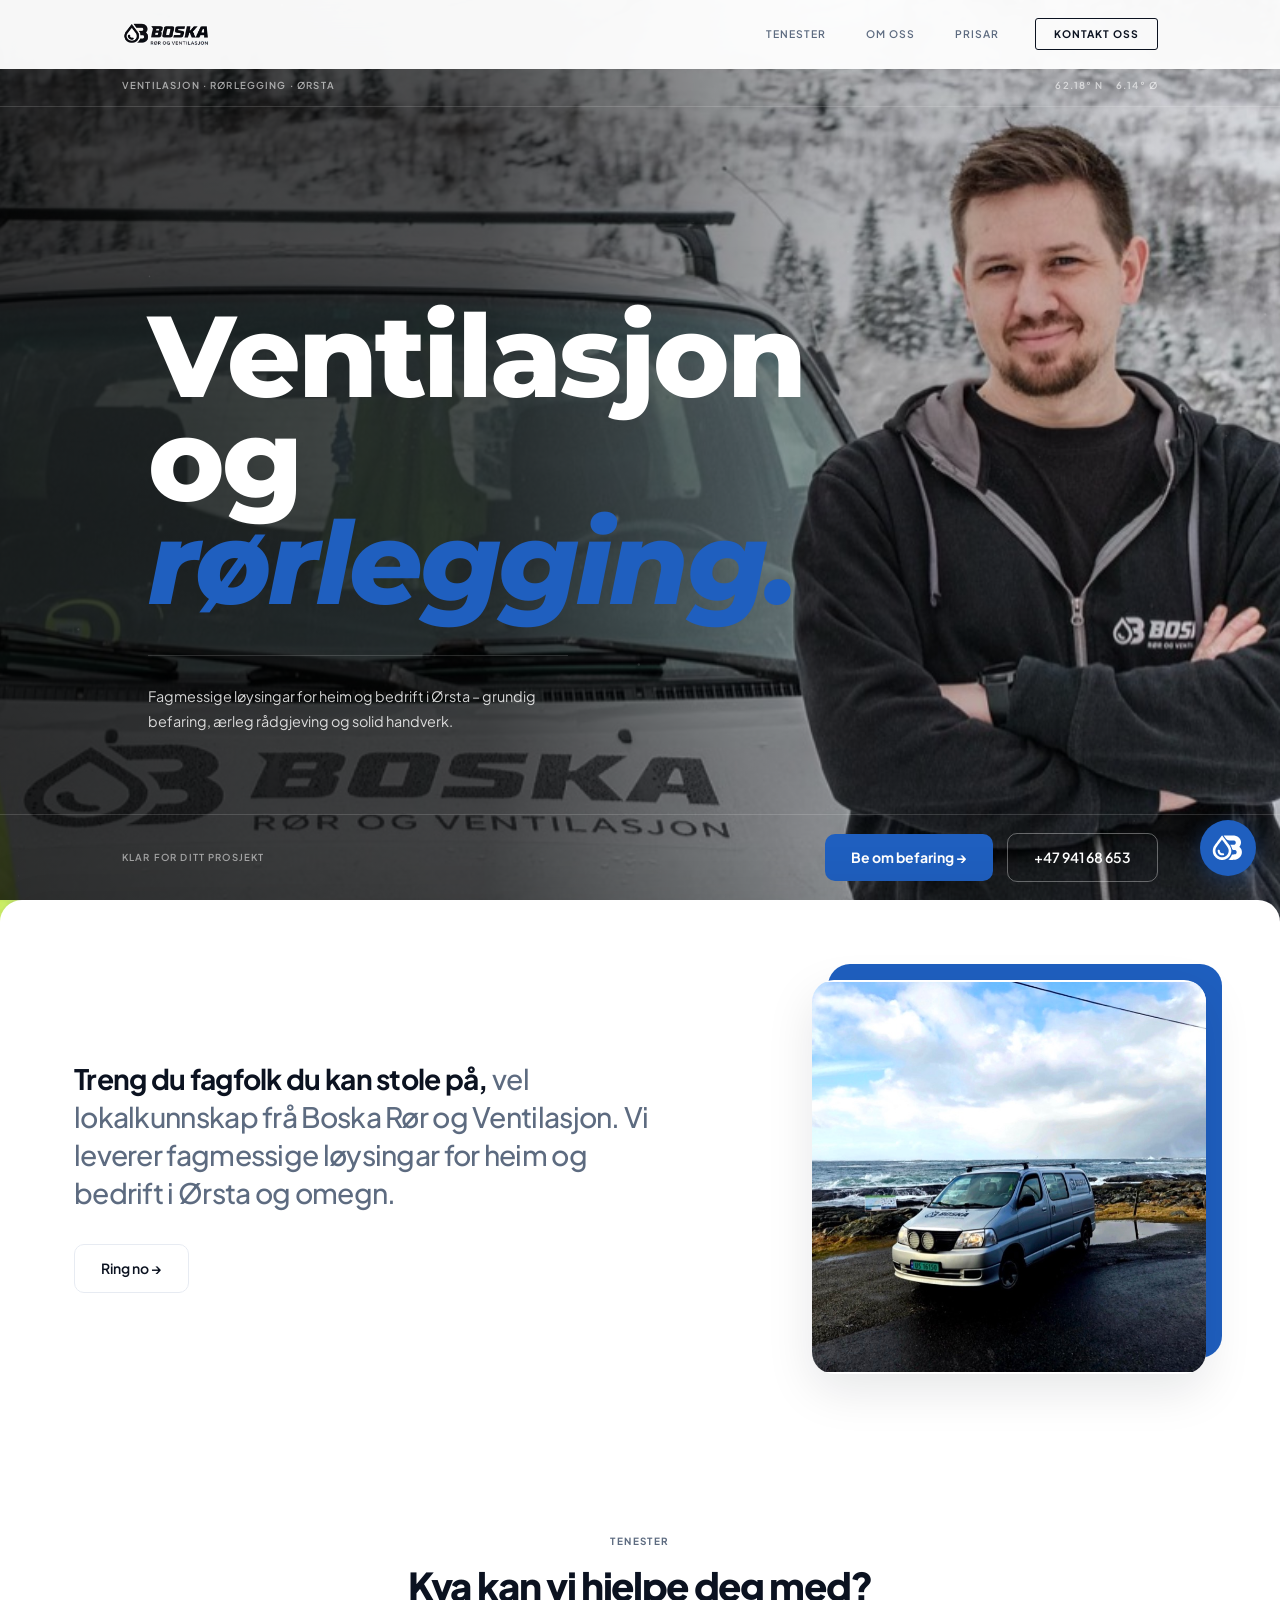
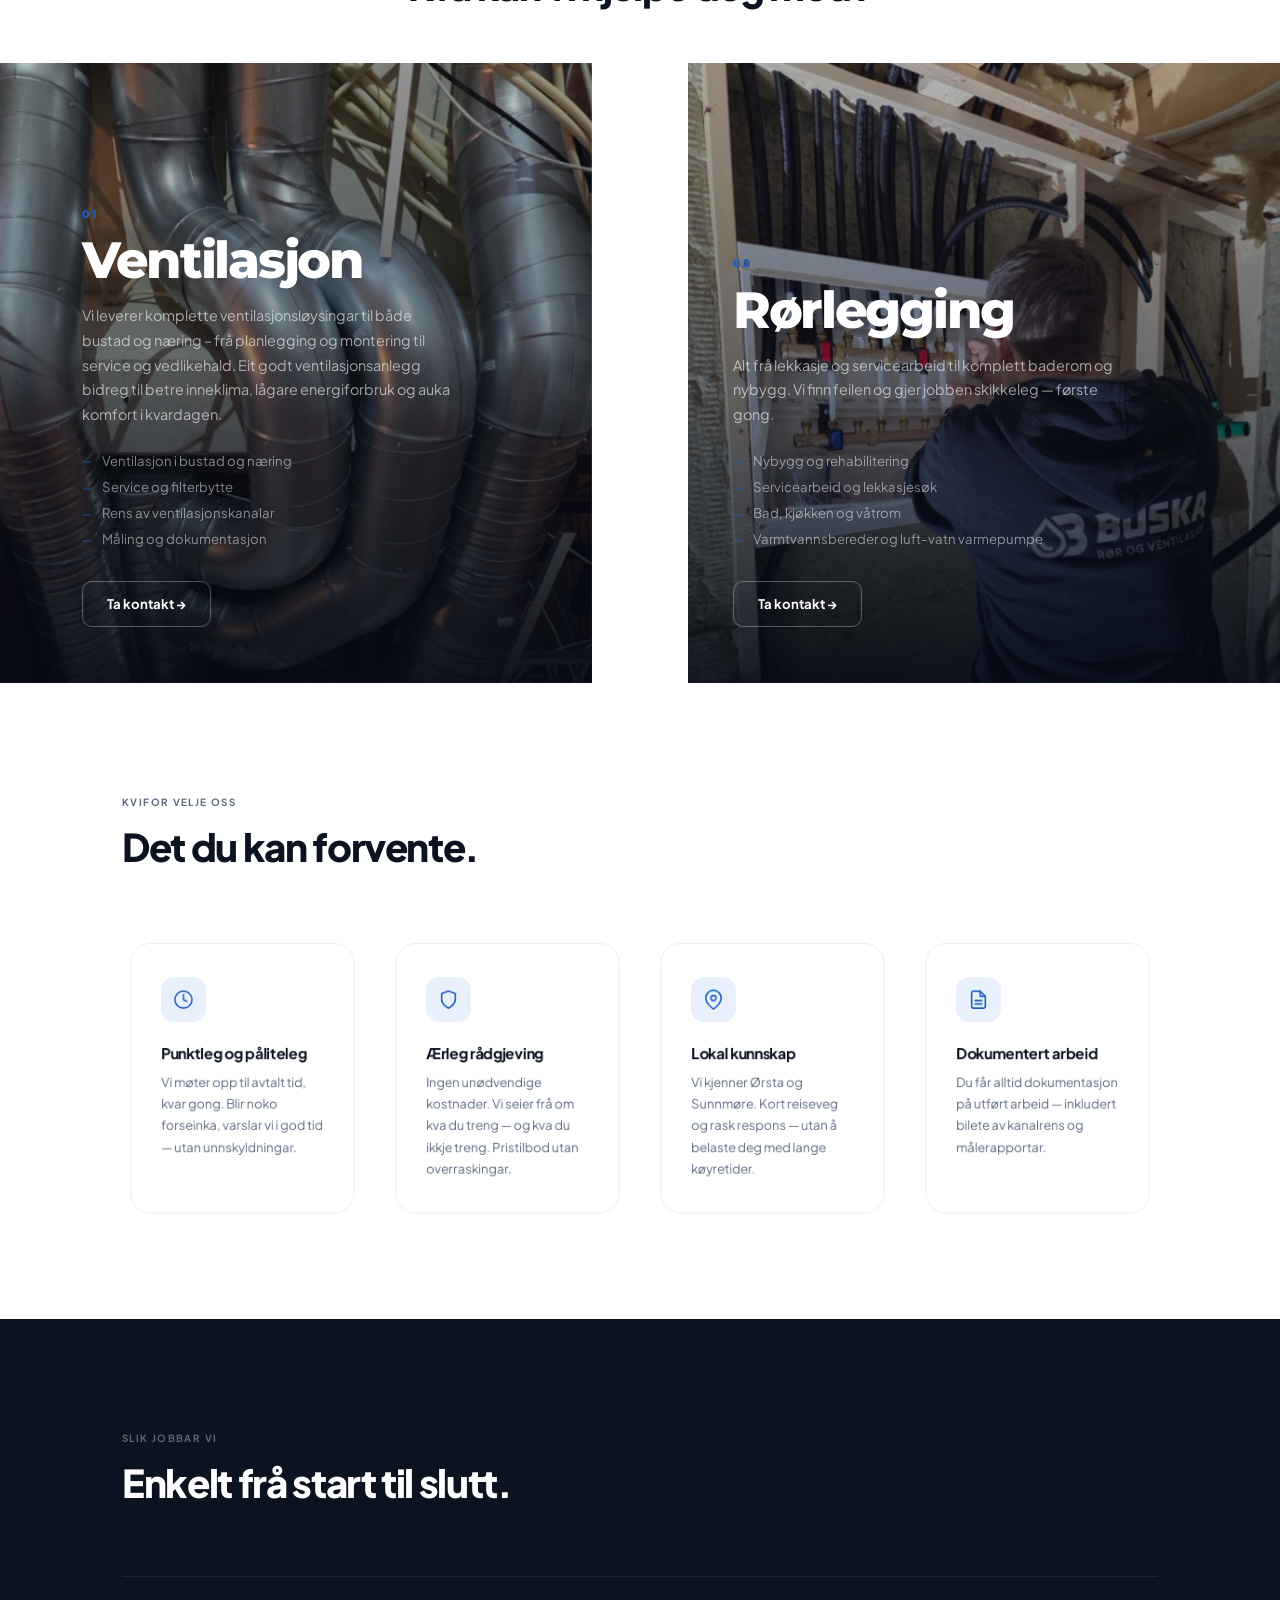
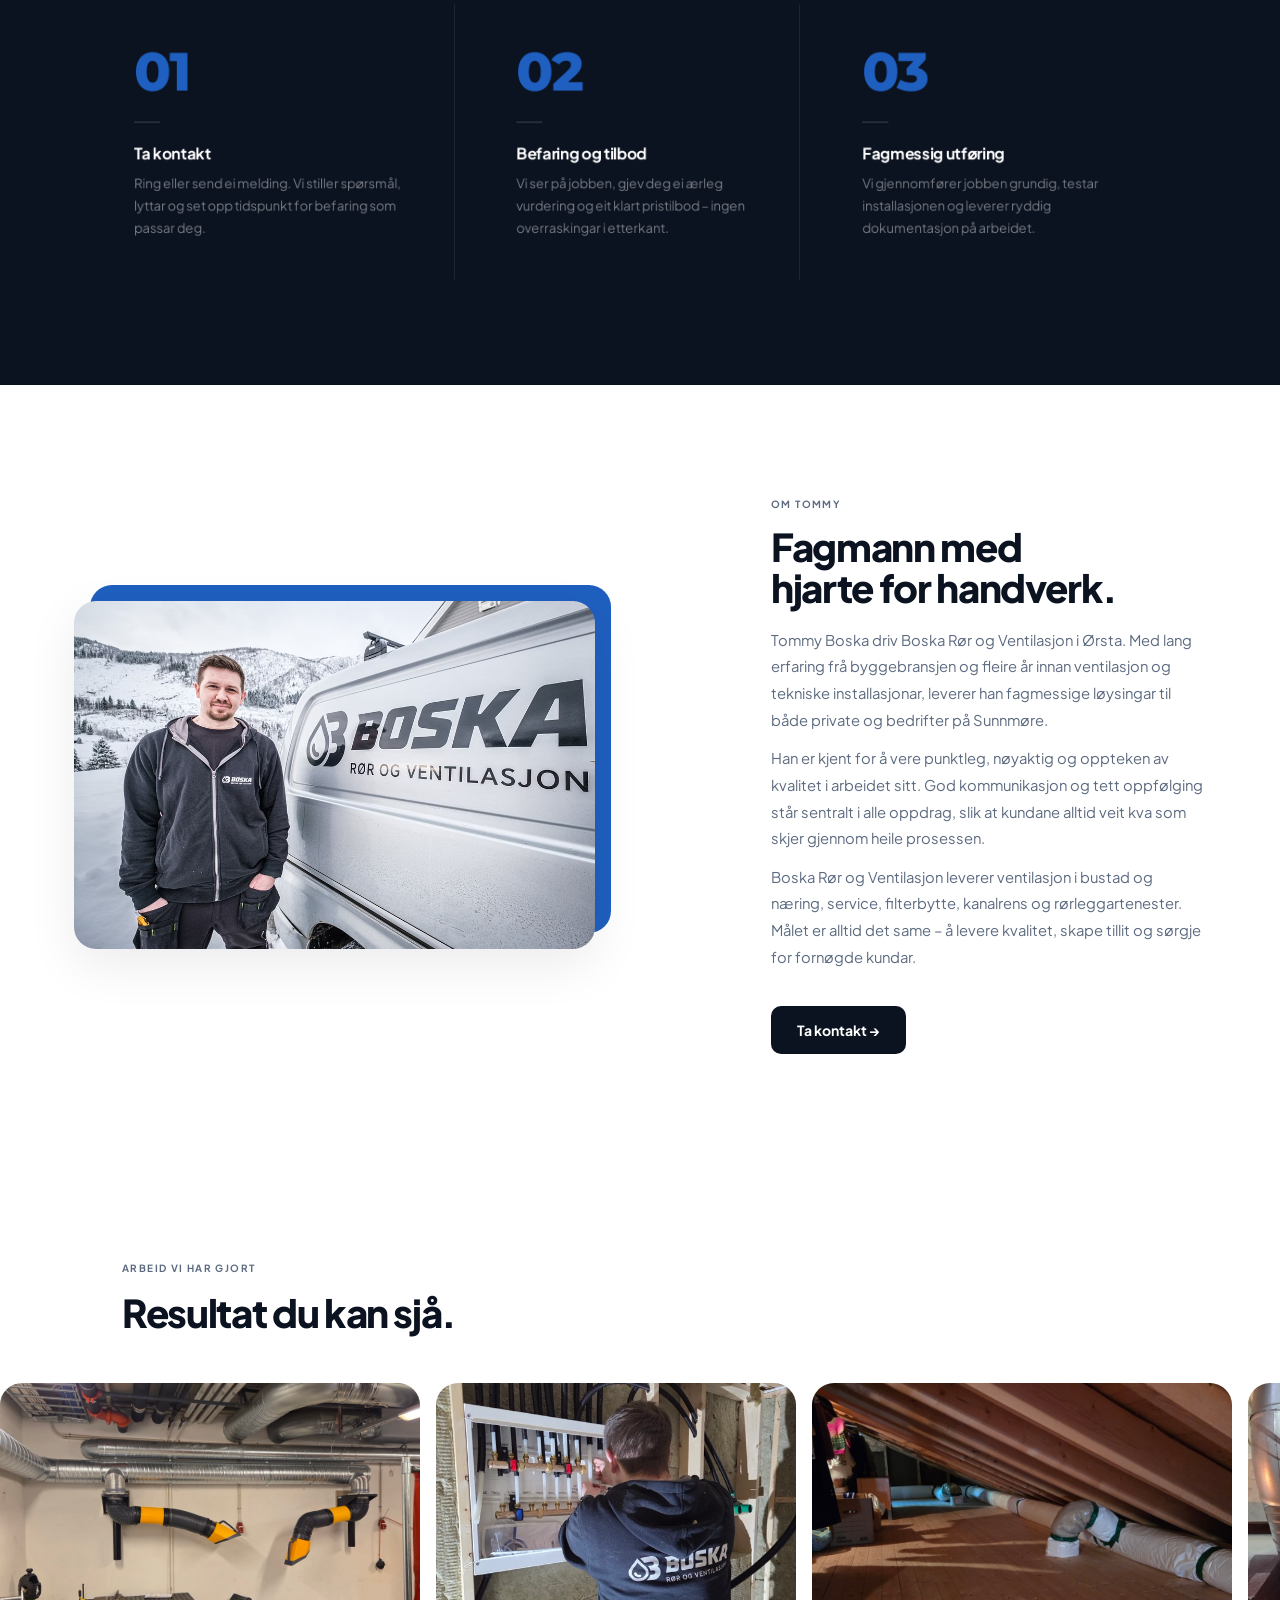
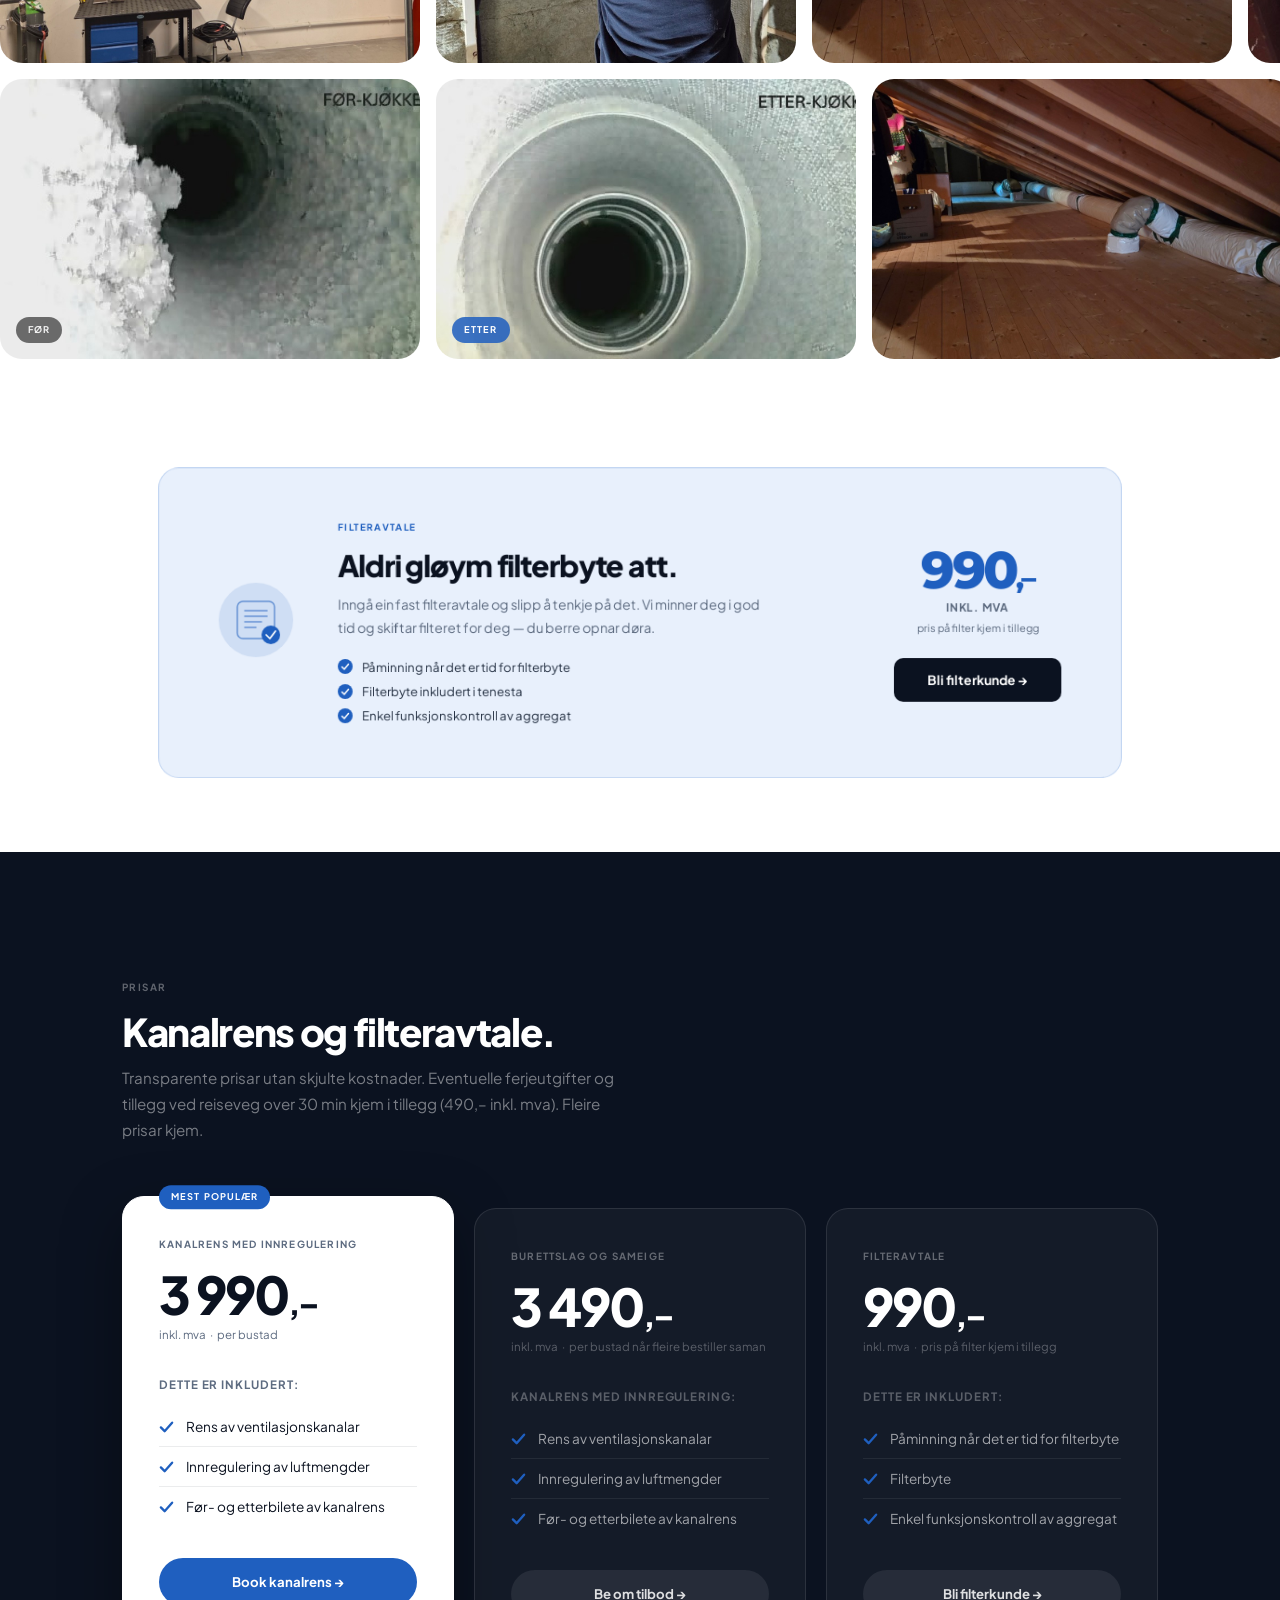
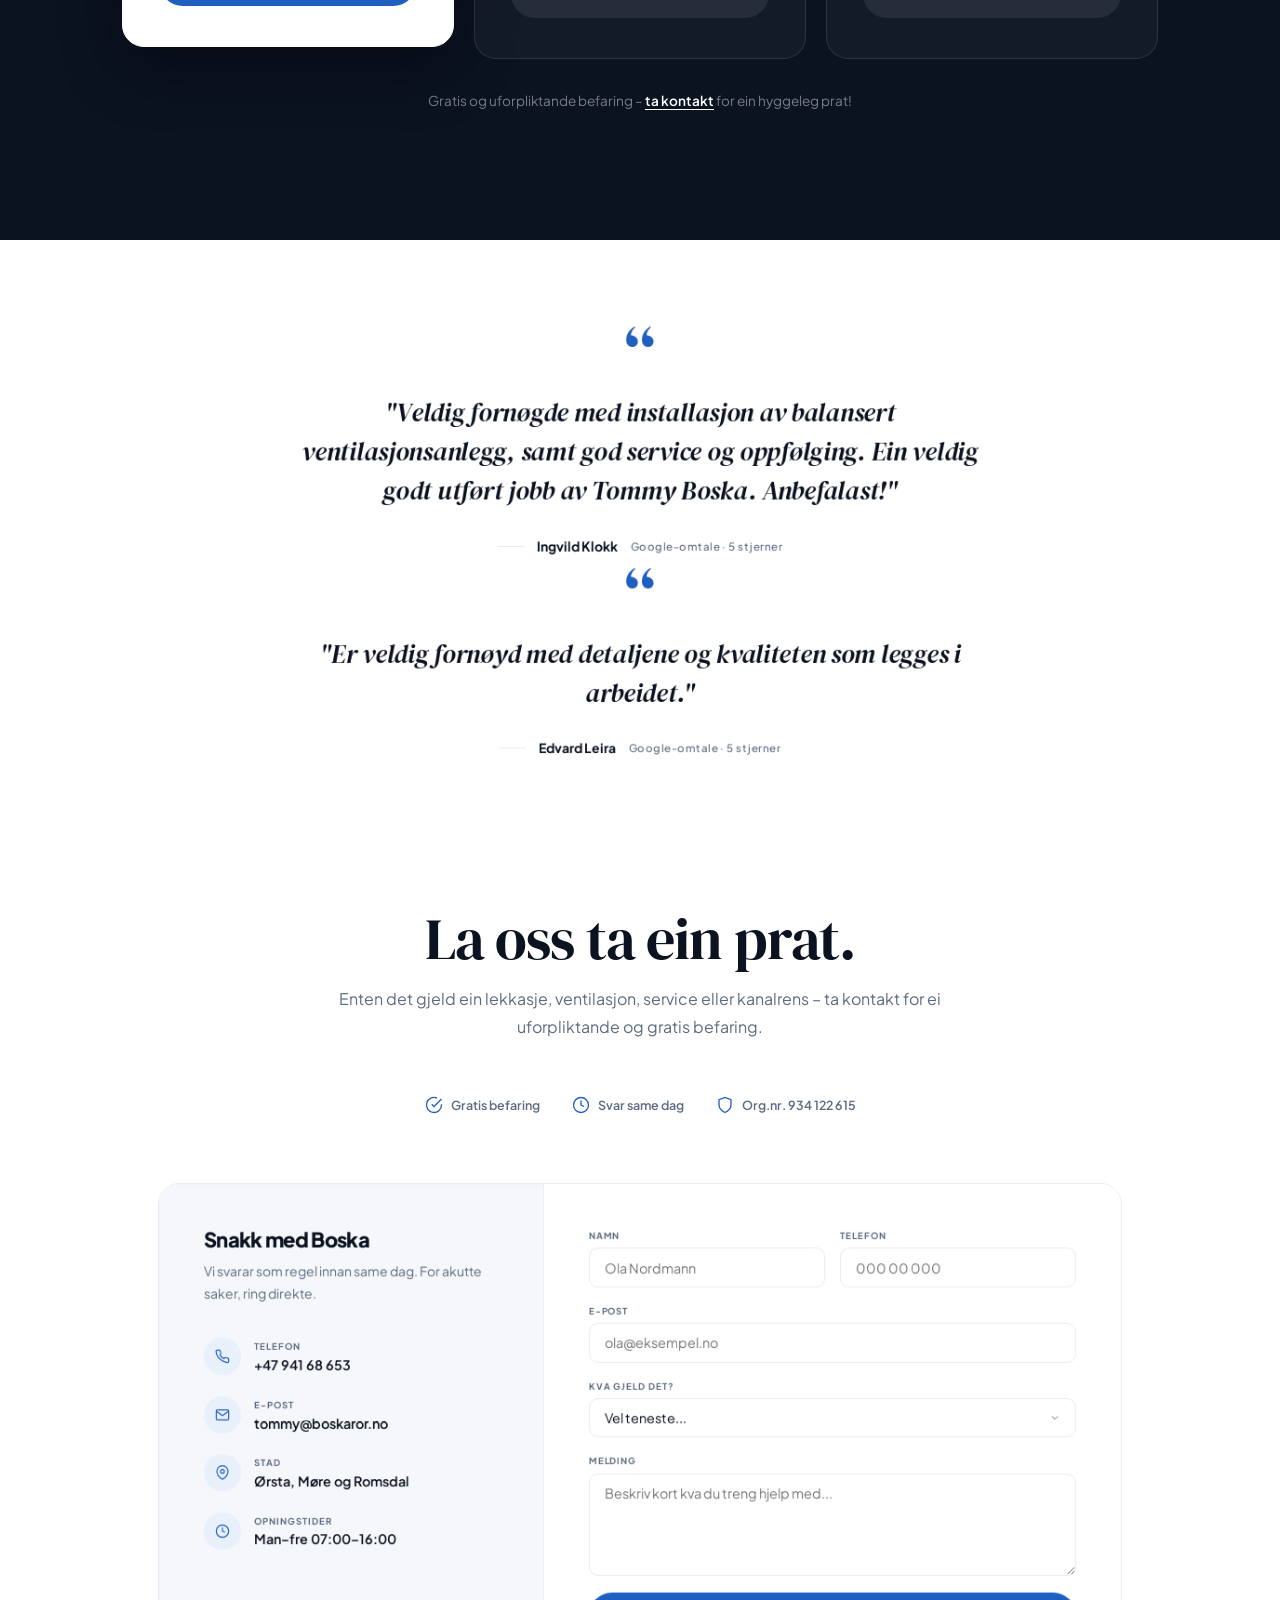
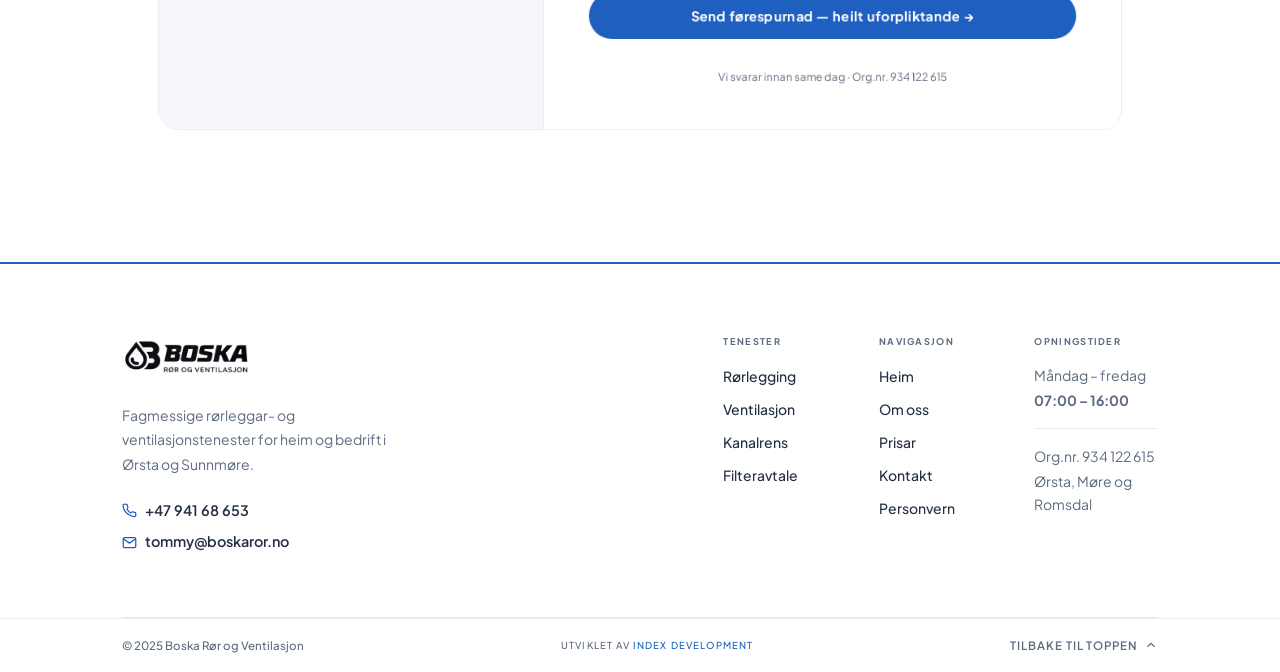
==== index.html @ d83d8441 "Prisar: like høge kort, knappar på linje, befaring-notis under rutenettet Co-Authored-By: Claude Opu" ====
<!DOCTYPE html>
<html lang="nn-NO">
<head>
  <meta charset="UTF-8">
  <meta name="viewport" content="width=device-width, initial-scale=1.0, viewport-fit=cover">
  <title>Boska Rør og Ventilasjon – Ventilasjon og rørlegging i Ørsta</title>
  <meta name="description" content="Boska Rør og Ventilasjon leverer fagmessige rørleggar- og ventilasjonstenester i Ørsta. Grundig befaring, ærleg rådgjeving og varig handverk.">
  <link rel="icon" href="/favicon.svg" type="image/svg+xml">
  <link rel="canonical" href="https://boskaror.no/">
  <link rel="sitemap" type="application/xml" href="/sitemap.xml">

  <meta property="og:title" content="Boska Rør og Ventilasjon — Ventilasjon og rørlegging i Ørsta">
  <meta property="og:description" content="Fagmessige ventilasjons- og rørleggarløysingar for heim og bedrift i Ørsta og omegn. Gratis befaring.">
  <meta property="og:image" content="https://boskaror.no/bilder/ventilasjon-web.jpg">
  <meta property="og:image:width" content="1920">
  <meta property="og:image:height" content="1440">
  <meta property="og:url" content="https://boskaror.no">
  <meta property="og:type" content="website">
  <meta property="og:locale" content="nn_NO">
  <meta property="og:site_name" content="Boska Rør og Ventilasjon">
  <meta name="twitter:card" content="summary_large_image">
  <meta name="twitter:title" content="Boska Rør og Ventilasjon — Ventilasjon og rørlegging i Ørsta">
  <meta name="twitter:description" content="Fagmessige løysingar for heim og bedrift i Ørsta. Gratis befaring.">
  <meta name="twitter:image" content="https://boskaror.no/bilder/ventilasjon-web.jpg">

  <script type="application/ld+json">
  {
    "@context": "https://schema.org",
    "@type": "ProfessionalService",
    "name": "Boska Rør og Ventilasjon",
    "description": "Rørleggar- og ventilasjonstenester i Ørsta",
    "address": {
      "@type": "PostalAddress",
      "addressLocality": "Ørsta",
      "postalCode": "6156",
      "addressCountry": "NO"
    },
    "telephone": "+4794168653",
    "email": "tommy@boskaror.no",
    "url": "https://boskaror.no",
    "employee": { "@type": "Person", "name": "Tommy Boska" },
    "priceRange": "990–3990 kr"
  }
  </script>

  <link rel="preconnect" href="https://fonts.googleapis.com">
  <link rel="preconnect" href="https://fonts.gstatic.com" crossorigin>
  <link rel="stylesheet" href="https://fonts.googleapis.com/css2?family=DM+Serif+Display:ital@0;1&family=Montserrat:wght@700;800&family=Plus+Jakarta+Sans:wght@400;500;600;700;800&display=swap" media="print" onload="this.media='all'">
  <noscript><link rel="stylesheet" href="https://fonts.googleapis.com/css2?family=DM+Serif+Display:ital@0;1&family=Montserrat:wght@700;800&family=Plus+Jakarta+Sans:wght@400;500;600;700;800&display=swap"></noscript>
  <link rel="stylesheet" href="/style.css">
  <link rel="stylesheet" href="/chatbot-widget.css" media="print" onload="this.media='all'">
  <noscript><link rel="stylesheet" href="/chatbot-widget.css"></noscript>
  <script>if(sessionStorage.getItem('boska_seen'))document.documentElement.dataset.splashSeen=''</script>
  <style>[data-splash-seen] #splash{display:none!important}</style>
</head>
<body>

  <!-- SPLASH -->
  <div id="splash" aria-hidden="true">
    <div class="splash-stage">
      <svg class="logo-svg" viewBox="0 0 288 274" xmlns="http://www.w3.org/2000/svg" aria-label="Boska">
        <g class="logo-drop">
          <path fill-rule="evenodd" fill="#fff" d="M113.8,54.5L120.3,63.5L126.1,71.6L131.4,78.9L136.1,85.3L140.2,90.8L143.6,95.4L146.5,99.1L148.7,102L150.3,104L151.8,105.9L153.2,107.7L154.5,109.3L155.7,110.9L156.8,112.4L157.8,113.7L158.6,114.9L159.4,116.1L160.2,117.4L161,118.9L161.9,120.6L162.8,122.4L163.8,124.5L164.9,126.8L165.9,129.2L167.1,131.8L168.1,134.4L169,136.9L169.9,139.3L170.6,141.7L171.3,144L171.8,146.3L172.3,148.4L172.7,150.6L173,152.6L173.3,154.5L173.5,156.4L173.7,158.1L173.9,159.8L174,161.3L174,162.8L174,164.2L174,165.7L173.9,167.2L173.7,168.9L173.5,170.6L173.3,172.5L173,174.4L172.7,176.4L172.3,178.6L171.8,180.7L171.3,183L170.6,185.2L169.9,187.5L169,189.9L168.1,192.3L167.1,194.8L165.9,197.3L164.8,199.7L163.5,202L162.3,204.3L161,206.5L159.6,208.6L158.2,210.6L156.8,212.6L155.3,214.4L153.6,216.3L151.9,218.1L150.1,220L148.2,221.8L146.1,223.6L144,225.4L141.7,227.1L139.3,228.9L137,230.5L134.7,232L132.4,233.5L130.1,234.8L127.9,236L125.7,237.1L123.6,238.1L121.4,238.9L119.3,239.8L117.1,240.5L114.9,241.2L112.6,241.8L110.3,242.4L108,242.9L105.7,243.3L103.3,243.7L101.2,244L99.4,244.3L97.9,244.4L96.6,244.6L95.7,244.6L95,244.6L94.6,244.6L94.4,244.4L94.3,244.3L94.2,244.3L94.1,244.3L93.9,244.3L93.8,244.3L93.7,244.3L93.6,244.4L93.4,244.6L93.1,244.7L92.5,244.7L91.7,244.8L90.6,244.8L89.3,244.7L87.8,244.7L86,244.6L84,244.4L82.1,244.3L80.3,244.1L78.7,244L77.1,243.8L75.6,243.6L74.3,243.4L73.1,243.1L71.9,242.9L70.7,242.5L69.3,242.1L67.8,241.7L66.2,241.1L64.4,240.5L62.6,239.7L60.6,238.9L58.4,238.1L56.3,237.1L54.2,236.1L52.2,235.1L50.1,233.9L48,232.8L46,231.5L44,230.2L42,228.8L40,227.3L38,225.8L36.1,224.1L34.2,222.4L32.2,220.5L30.3,218.6L28.4,216.6L26.6,214.4L24.8,212.3L23.1,210.1L21.5,208L20,205.8L18.6,203.6L17.3,201.4L16.1,199.1L14.9,196.9L13.9,194.6L12.9,192.4L12,190.1L11.2,187.9L10.5,185.6L9.8,183.4L9.3,181.1L8.8,178.9L8.3,176.6L7.9,174.4L7.6,172.2L7.4,170L7.2,167.9L7.1,165.7L7,163.6L7,161.4L7.1,159.2L7.2,157L7.5,154.6L7.8,152.2L8.2,149.6L8.6,147L9.2,144.4L9.8,141.6L10.5,138.9L11.3,136.3L12.2,133.8L13.1,131.3L14.1,128.8L15.2,126.4L16.4,124.1L17.6,121.9L19.8,118.5L22.8,114L26.8,108.4L31.7,101.6L37.5,93.8L44.2,84.8L51.8,74.6L60.3,63.4L67.7,53.5L74.1,45L79.5,38L83.8,32.3L87,28L89.3,25.1L90.4,23.6L90.6,23.4L91.5,24.5L93.2,26.6L95.7,29.9L99,34.3L103.1,39.9L108,46.6Z M109.7,88.3L115.3,95.8L120.4,102.6L125,108.8L129,114.3L132.5,119.2L135.5,123.4L137.9,127L139.8,129.9L141.2,132.1L142.5,134.3L143.6,136.5L144.7,138.6L145.6,140.7L146.4,142.7L147.1,144.6L147.8,146.6L148.3,148.4L148.7,150.3L149.1,152.1L149.4,154L149.6,155.8L149.8,157.6L149.9,159.4L150,161.1L150,162.9L149.9,164.6L149.8,166.4L149.6,168.2L149.4,170L149.1,171.9L148.7,173.7L148.3,175.6L147.8,177.4L147.2,179.3L146.6,181.1L145.9,183L145.1,184.8L144.3,186.6L143.4,188.4L142.5,190.1L141.5,191.9L140.5,193.6L139.4,195.2L138.2,196.8L137,198.4L135.8,199.9L134.5,201.4L133.2,202.8L131.8,204.2L130.4,205.5L129,206.8L127.6,207.9L126.2,209.1L124.7,210.1L123.2,211.1L121.8,212.1L120.3,212.9L118.8,213.8L117.3,214.5L115.8,215.3L114.3,216L112.8,216.6L111.3,217.2L109.8,217.8L108.3,218.3L106.6,218.7L104.9,219.1L103.1,219.5L101.2,219.8L99.1,220L97,220.3L94.7,220.4L92.3,220.6L90,220.6L87.8,220.6L85.6,220.5L83.4,220.3L81.4,220L79.4,219.7L77.4,219.3L75.6,218.8L73.7,218.2L71.7,217.5L69.8,216.7L67.8,215.8L65.7,214.8L63.7,213.8L61.6,212.6L59.4,211.4L57.4,210.1L55.5,208.8L53.6,207.4L51.9,206.1L50.2,204.7L48.7,203.2L47.2,201.8L45.8,200.3L44.5,198.7L43.2,197L41.9,195.2L40.6,193.3L39.4,191.3L38.2,189.3L37.1,187.1L35.9,184.9L34.9,182.6L34,180.3L33.2,178L32.5,175.7L32,173.4L31.5,171L31.1,168.7L30.9,166.3L30.7,164L30.7,161.6L30.7,159.3L30.8,157L31,154.7L31.3,152.4L31.8,150.1L32.3,147.9L32.8,145.7L33.4,143.6L34,141.6L34.7,139.7L35.5,137.8L36.2,136L37.1,134.3L37.9,132.7L39.5,130.3L41.6,127L44.4,123L47.8,118.2L51.9,112.6L56.6,106.2L62,99L68,91L73.3,84L77.8,78L81.6,72.9L84.7,68.8L87,65.8L88.6,63.7L89.4,62.6L89.6,62.4L90.4,63.3L91.9,65L94.1,67.8L96.9,71.5L100.5,76.1L104.8,81.7Z"/>
        </g>
        <g class="logo-comma">
          <path fill="#fff" d="M60.1,152.4L60.9,152.6L61.8,152.7L62.6,153L63.4,153.2L64.1,153.5L64.8,153.9L65.5,154.3L66.2,154.8L66.8,155.3L67.4,155.8L67.9,156.3L68.4,156.8L68.8,157.3L69.2,157.8L69.6,158.3L69.9,158.8L70.1,159.3L70.3,159.8L70.5,160.4L70.7,161.1L70.8,161.9L70.9,162.7L71,163.6L71,164.5L71,165.5L71,166.5L71.1,167.4L71.3,168.3L71.5,169.2L71.7,170L72,170.8L72.3,171.6L72.7,172.4L73.1,173.1L73.7,173.9L74.3,174.7L75,175.5L75.7,176.4L76.6,177.2L77.5,178.1L78.5,178.9L79.5,179.7L80.4,180.5L81.3,181.1L82.2,181.7L83,182.1L83.8,182.5L84.6,182.9L85.4,183.1L86.2,183.3L87.1,183.5L88.1,183.6L89.2,183.7L90.3,183.7L91.5,183.6L92.8,183.6L94.2,183.4L95.5,183.4L96.7,183.3L97.8,183.3L98.8,183.4L99.7,183.5L100.5,183.7L101.2,183.9L101.8,184.1L102.4,184.5L103.1,184.9L103.7,185.3L104.3,185.9L104.9,186.5L105.6,187.3L106.2,188.1L106.8,188.9L107.4,189.8L107.8,190.6L108.2,191.5L108.5,192.3L108.8,193.1L108.9,193.9L109,194.6L109,195.4L109,196.1L108.9,196.7L108.7,197.3L108.5,197.9L108.3,198.4L108,198.9L107.7,199.3L107.3,199.7L106.9,200L106.5,200.4L106,200.7L105.5,201L105,201.3L104.4,201.6L103.8,201.9L103.2,202.1L102.4,202.3L101.4,202.5L100.3,202.7L99,202.8L97.5,202.9L95.8,203L94,203L92,203L90.1,203L88.3,202.9L86.6,202.7L84.9,202.5L83.4,202.3L82,202L80.6,201.7L79.4,201.3L78.1,200.9L76.9,200.5L75.7,200L74.5,199.5L73.4,199L72.2,198.4L71.1,197.8L69.9,197.2L68.8,196.5L67.8,195.8L66.8,195.1L65.8,194.4L64.8,193.6L63.8,192.8L62.9,191.9L62.1,191.1L61.2,190.1L60.3,189L59.4,187.8L58.6,186.5L57.7,185L56.8,183.5L55.9,181.9L55.1,180.1L54.3,178.3L53.6,176.5L53,174.7L52.5,172.8L52.1,170.9L51.8,169L51.6,167L51.4,165L51.4,163.2L51.3,161.6L51.3,160.1L51.4,158.9L51.5,157.8L51.7,156.9L51.9,156.3L52.1,155.8L52.4,155.3L52.7,154.9L53,154.5L53.3,154.2L53.6,154L54,153.7L54.3,153.6L54.7,153.4L55,153.3L55.3,153.2L55.6,153.1L55.9,152.9L56.1,152.8L56.3,152.7L56.4,152.6L56.6,152.4L56.8,152.3L57.1,152.3L57.5,152.3L58,152.3L58.6,152.3L59.3,152.3Z"/>
        </g>
        <g class="logo-b" transform="translate(-9 0)">
          <path fill="#fff" d="M155.1,25L166.9,25L177.3,25L186.4,25L194.2,25.1L200.6,25.2L205.7,25.2L209.5,25.3L211.9,25.4L213.1,25.6L214.3,25.8L215.7,26L217.3,26.4L219,26.8L220.8,27.4L222.8,28L224.9,28.6L227.1,29.4L229.3,30.2L231.5,31.1L233.7,32.1L235.8,33.2L237.9,34.3L240,35.5L242,36.8L244,38.2L245.9,39.6L247.8,41.1L249.5,42.6L251.2,44.2L252.8,45.8L254.4,47.4L255.8,49.1L257.2,50.9L258.5,52.5L259.6,54.1L260.7,55.6L261.6,56.9L262.4,58.2L263.1,59.4L263.8,60.5L264.3,61.5L264.8,62.6L265.3,63.9L265.8,65.3L266.3,66.8L266.8,68.4L267.3,70.1L267.8,72L268.3,74L268.7,76L269.1,77.9L269.4,79.7L269.6,81.5L269.8,83.3L269.9,85L270,86.7L270,88.3L269.9,90L269.8,91.7L269.6,93.4L269.4,95.1L269.1,96.9L268.7,98.7L268.3,100.6L267.8,102.4L267.2,104.3L266.6,106L266,107.8L265.3,109.5L264.5,111.1L263.8,112.7L262.9,114.3L262.1,115.8L261.2,117.1L260.4,118.4L259.6,119.6L258.9,120.7L258.2,121.6L257.5,122.5L256.8,123.2L256.2,123.8L255.8,124.5L255.6,125.2L255.6,126L255.9,126.8L256.3,127.6L257,128.5L257.9,129.5L259.1,130.5L260.2,131.6L261.3,132.7L262.4,134L263.6,135.3L264.7,136.7L265.8,138.1L266.9,139.7L268.1,141.3L269.1,142.8L270,144.3L270.9,145.6L271.6,146.9L272.3,148L272.8,149.1L273.3,150.1L273.7,150.9L274.1,151.9L274.4,153L274.8,154.2L275.2,155.5L275.6,157L275.9,158.5L276.3,160.1L276.7,161.9L277,163.6L277.3,165.3L277.5,167L277.7,168.7L277.9,170.4L278,172L278,173.7L278,175.3L278,177L277.9,178.6L277.7,180.3L277.5,182L277.3,183.7L277,185.4L276.7,187.1L276.3,188.9L275.9,190.6L275.4,192.3L274.9,194L274.3,195.7L273.7,197.4L273.1,199L272.4,200.7L271.6,202.3L270.8,203.9L270,205.5L269.1,207.1L268.2,208.7L267.2,210.2L266.1,211.7L265.1,213.3L263.9,214.8L262.7,216.3L261.4,217.8L259.9,219.3L258.3,220.9L256.7,222.5L254.9,224.1L253,225.7L251,227.3L249.1,228.8L247.2,230.2L245.4,231.5L243.6,232.7L241.9,233.8L240.3,234.8L238.8,235.6L237.3,236.4L235.6,237.1L233.9,237.8L232,238.5L230,239.2L227.9,239.9L225.6,240.5L223.3,241.2L220.8,241.8L217.6,242.4L213.9,242.8L209.6,243.2L204.7,243.5L199.1,243.8L193,243.9L186.2,244L178.8,244L172.5,243.9L167.2,243.7L163,243.4L159.8,243.1L157.6,242.6L156.5,242L156.5,241.4L157.5,240.6L158.6,239.7L159.8,238.7L161.2,237.4L162.6,236.1L164.1,234.5L165.8,232.8L167.6,231L169.4,229L171.2,227.1L172.8,225.2L174.3,223.4L175.7,221.6L176.9,219.9L178.1,218.3L179.1,216.8L179.9,215.3L180.8,213.7L181.6,212.1L182.5,210.5L183.3,208.8L184.1,207L184.9,205.3L185.6,203.4L186.4,201.6L187.5,199.9L189,198.5L190.8,197.3L193,196.3L195.5,195.5L198.4,194.9L201.7,194.6L205.3,194.4L208.6,194.3L211.5,194.1L214,193.9L216.2,193.6L218,193.3L219.5,193L220.6,192.7L221.4,192.3L222.1,191.9L222.9,191.4L223.6,190.8L224.4,190.2L225.1,189.5L225.9,188.8L226.6,187.9L227.4,187.1L228,186.1L228.6,184.9L229.2,183.7L229.6,182.3L230,180.8L230.2,179.2L230.4,177.4L230.6,175.6L230.6,173.8L230.5,172L230.3,170.4L230,168.8L229.5,167.4L229,166L228.4,164.6L227.6,163.4L226.9,162.2L226.2,161.2L225.5,160.3L224.8,159.5L224.1,158.8L223.5,158.2L222.8,157.7L222.2,157.3L221.5,157L220.8,156.6L219.9,156.3L219.1,156L218.1,155.7L217.1,155.4L216.1,155.1L214.9,154.9L213.7,154.7L212.2,154.5L210.6,154.3L208.9,154.2L207,154.1L204.9,154L202.7,154L200.3,154L198.1,153.6L196.1,152.8L194.3,151.6L192.7,149.9L191.3,147.9L190,145.5L188.9,142.6L188.1,139.4L187.1,136.2L186.1,133.2L185.1,130.3L183.9,127.5L182.8,124.8L181.5,122.2L180.2,119.7L178.8,117.3L177.6,115.2L176.6,113.4L175.7,111.9L175,110.6L174.5,109.7L174.2,109L174,108.6L174,108.4L174.5,108.3L175.6,108.2L177.3,108.2L179.5,108.1L182.2,108L185.5,108L189.3,108L193.7,108L197.6,108L201,107.9L204,107.8L206.5,107.7L208.5,107.5L210.1,107.3L211.2,107.1L211.8,106.9L212.4,106.6L213,106.3L213.6,106L214.2,105.7L214.7,105.4L215.2,105L215.8,104.7L216.3,104.3L216.8,103.9L217.3,103.4L217.8,102.9L218.3,102.3L218.8,101.7L219.3,101.1L219.8,100.4L220.3,99.6L220.7,98.8L221.1,97.8L221.5,96.7L221.8,95.5L222,94.2L222.3,92.8L222.4,91.3L222.6,89.7L222.6,88.2L222.7,86.8L222.7,85.6L222.6,84.4L222.5,83.4L222.3,82.6L222.1,81.8L221.9,81.2L221.5,80.5L221.1,79.8L220.7,79.1L220.1,78.4L219.5,77.6L218.7,76.8L217.9,75.9L217.1,75.1L216.2,74.3L215.5,73.5L214.7,72.9L214,72.3L213.4,71.9L212.8,71.5L212.3,71.1L211.8,70.9L211.2,70.6L210.7,70.4L210.1,70.2L209.4,70L208.8,69.9L208.1,69.7L207.4,69.6L206.6,69.4L205.8,69.3L204.9,69.2L204,69.2L203,69.1L201.9,69L200.8,69L199.6,69L198.4,69L197.3,69L196.3,69L195.5,69.1L194.8,69.2L194.2,69.2L193.8,69.3L193.6,69.4L193.4,69.6L193.3,69.7L193.1,69.7L192.9,69.8L192.6,69.8L192.3,69.7L192,69.7L191.7,69.6L191.3,69.4L190.3,69.3L188.6,69.2L186.3,69.2L183.3,69.1L179.6,69L175.3,69L170.3,69L164.7,69L159.3,68.3L154.1,67L149.1,65L144.4,62.3L139.8,58.9L135.5,54.9L131.4,50.2L127.6,44.8L124.2,40.1L121.3,36L118.8,32.6L116.9,29.9L115.5,27.8L114.5,26.3L114,25.6L114,25.4L115.5,25.3L118.4,25.2L122.8,25.2L128.7,25.1L136,25L144.8,25Z"/>
        </g>
      </svg>
    </div>
  </div>

  <!-- NAV -->
  <header class="nav-header">
    <div class="container">
      <a href="#topp" class="logo">
        <img src="/bilder/logo.png" alt="Boska Rør og Ventilasjon" class="nav-logo-img" width="320" height="101">
      </a>
      <nav class="nav-links" aria-label="Hovudnavigasjon">
        <a href="#tenester">Tenester</a>
        <a href="#om">Om oss</a>
        <a href="#prisar">Prisar</a>
        <a href="#kontakt" class="nav-cta">Kontakt oss</a>
      </nav>
      <button class="hamburger" aria-label="Opne meny">
        <span></span><span></span><span></span>
      </button>
    </div>
  </header>
  <nav class="mobile-nav" aria-label="Mobilnavigasjon">
    <a href="#tenester">Tenester</a>
    <a href="#om">Om oss</a>
    <a href="#prisar">Prisar</a>
    <a href="#kontakt">Kontakt oss</a>
  </nav>

  <main id="topp">

    <!-- HERO -->
    <section class="hero">
      <div class="hero-bg" aria-hidden="true">
        <img
          src="/bilder/storr-hero.jpg"
          alt=""
          width="1400" height="933"
          loading="eager"
          fetchpriority="high"
          decoding="sync"
        >
      </div>
      <div class="hero-meta-bar">
        <div class="container">
          <span>Ventilasjon · Rørlegging · Ørsta</span>
          <span>62.18°&thinsp;N&ensp;&ensp;6.14°&thinsp;Ø</span>
        </div>
      </div>
      <div class="hero-content">
        <div class="hero-left">
          <h1 class="hero-title reveal">
            Ventilasjon<br>og<br><em>rørlegging.</em>
          </h1>
          <p class="hero-tagline reveal" style="--delay:.14s">
            Fagmessige løysingar for heim og bedrift i Ørsta – grundig befaring, ærleg rådgjeving og solid handverk.
          </p>
        </div>
      </div>
      <div class="hero-cta-bar">
        <div class="container">
          <span class="hero-cta-label">Klar for ditt prosjekt</span>
          <div class="hero-cta-actions reveal" style="--delay:.2s">
            <a href="#kontakt" class="btn-primary">Be om befaring →</a>
            <a href="tel:+4794168653" class="btn-ghost">+47 941 68 653</a>
          </div>
        </div>
      </div>
    </section>

    <!-- INTRO SPLIT -->
    <section class="split-stats-section">
      <div class="container">
        <div class="split-stats-top">
          <div class="split-stats-text reveal from-left">
            <h2 class="split-headline">
              <span class="split-dark">Treng du fagfolk du kan stole på,</span>
              <span class="split-muted"> vel lokalkunnskap frå Boska Rør og Ventilasjon. Vi leverer fagmessige løysingar for heim og bedrift i Ørsta og omegn.</span>
            </h2>
            <a href="tel:+4794168653" class="btn-ghost" style="margin-top:2rem">Ring no →</a>
          </div>
          <div class="img-shadow-wrap reveal from-right" style="--delay:.12s">
            <div class="split-stats-img">
              <img src="/bilder/firmabil.jpg" alt="Boska firmabil i Ørsta" loading="lazy" width="750" height="742" decoding="async">
            </div>
          </div>
        </div>
      </div>
    </section>

    <!-- TENESTER -->
    <section class="services-section" id="tenester">
      <div class="container">
        <div class="services-header services-header--center reveal">
          <span class="section-label">Tenester</span>
          <h2 class="section-title">Kva kan vi hjelpe deg med?</h2>
        </div>
      </div>

      <div class="service-photo-grid">

        <a href="#kontakt" class="service-photo-card reveal from-left">
          <div class="spc-img">
            <img src="/bilder/ventilasjon-web.jpg" alt="Ventilasjonsarbeid utført av Boska" loading="lazy" width="800" height="600" decoding="async">
          </div>
          <div class="spc-overlay"></div>
          <div class="spc-content">
            <span class="spc-num">01</span>
            <h3 class="spc-title">Ventilasjon</h3>
            <p class="spc-desc">Vi leverer komplette ventilasjonsløysingar til både bustad og næring – frå planlegging og montering til service og vedlikehald. Eit godt ventilasjonsanlegg bidreg til betre inneklima, lågare energiforbruk og auka komfort i kvardagen.</p>
            <ul class="spc-list">
              <li>Ventilasjon i bustad og næring</li>
              <li>Service og filterbytte</li>
              <li>Rens av ventilasjonskanalar</li>
              <li>Måling og dokumentasjon</li>
            </ul>
            <div class="spc-cta">Ta kontakt →</div>
          </div>
        </a>

        <a href="#kontakt" class="service-photo-card reveal from-right" style="--delay:.08s">
          <div class="spc-img">
            <img src="/bilder/person-web.jpg" alt="Tommy Boska – rørleggar" loading="lazy" width="800" height="600" decoding="async">
          </div>
          <div class="spc-overlay"></div>
          <div class="spc-content">
            <span class="spc-num">02</span>
            <h3 class="spc-title">Rørlegging</h3>
            <p class="spc-desc">Alt frå lekkasje og servicearbeid til komplett baderom og nybygg. Vi finn feilen og gjer jobben skikkeleg — første gong.</p>
            <ul class="spc-list">
              <li>Nybygg og rehabilitering</li>
              <li>Servicearbeid og lekkasjesøk</li>
              <li>Bad, kjøkken og våtrom</li>
              <li>Varmtvannsbereder og luft-vatn varmepumpe</li>
            </ul>
            <div class="spc-cta">Ta kontakt →</div>
          </div>
        </a>

      </div>
    </section>

    <!-- KVIFOR BOSKA -->
    <section class="why-section">
      <div class="container">
        <div class="why-header reveal">
          <span class="section-label">Kvifor velje oss</span>
          <h2 class="section-title">Det du kan forvente.</h2>
        </div>
        <div class="why-grid">
          <div class="why-card reveal scale-up" style="--delay:.04s">
            <div class="why-icon" aria-hidden="true">
              <svg width="22" height="22" viewBox="0 0 24 24" fill="none" stroke="currentColor" stroke-width="1.75" stroke-linecap="round" stroke-linejoin="round">
                <circle cx="12" cy="12" r="10"/><polyline points="12 6 12 12 16 14"/>
              </svg>
            </div>
            <h3>Punktleg og påliteleg</h3>
            <p>Vi møter opp til avtalt tid, kvar gong. Blir noko forseinka, varslar vi i god tid — utan unnskyldningar.</p>
          </div>
          <div class="why-card reveal scale-up" style="--delay:.08s">
            <div class="why-icon" aria-hidden="true">
              <svg width="22" height="22" viewBox="0 0 24 24" fill="none" stroke="currentColor" stroke-width="1.75" stroke-linecap="round" stroke-linejoin="round">
                <path d="M12 22s8-4 8-10V5l-8-3-8 3v7c0 6 8 10 8 10z"/>
              </svg>
            </div>
            <h3>Ærleg rådgjeving</h3>
            <p>Ingen unødvendige kostnader. Vi seier frå om kva du treng — og kva du ikkje treng. Pristilbod utan overraskingar.</p>
          </div>
          <div class="why-card reveal scale-up" style="--delay:.12s">
            <div class="why-icon" aria-hidden="true">
              <svg width="22" height="22" viewBox="0 0 24 24" fill="none" stroke="currentColor" stroke-width="1.75" stroke-linecap="round" stroke-linejoin="round">
                <path d="M21 10c0 7-9 13-9 13s-9-6-9-13a9 9 0 0 1 18 0z"/><circle cx="12" cy="10" r="3"/>
              </svg>
            </div>
            <h3>Lokal kunnskap</h3>
            <p>Vi kjenner Ørsta og Sunnmøre. Kort reiseveg og rask respons — utan å belaste deg med lange køyretider.</p>
          </div>
          <div class="why-card reveal scale-up" style="--delay:.16s">
            <div class="why-icon" aria-hidden="true">
              <svg width="22" height="22" viewBox="0 0 24 24" fill="none" stroke="currentColor" stroke-width="1.75" stroke-linecap="round" stroke-linejoin="round">
                <path d="M14 2H6a2 2 0 0 0-2 2v16a2 2 0 0 0 2 2h12a2 2 0 0 0 2-2V8z"/><polyline points="14 2 14 8 20 8"/><line x1="16" y1="13" x2="8" y2="13"/><line x1="16" y1="17" x2="8" y2="17"/>
              </svg>
            </div>
            <h3>Dokumentert arbeid</h3>
            <p>Du får alltid dokumentasjon på utført arbeid — inkludert bilete av kanalrens og målerapportar.</p>
          </div>
        </div>
      </div>
    </section>

    <!-- PROSESS -->
    <section class="steps-section">
      <div class="container">
        <div class="steps-header reveal">
          <span class="section-label">Slik jobbar vi</span>
          <h2 class="section-title">Enkelt frå start til slutt.</h2>
        </div>
        <div class="steps-grid">
          <div class="step-card reveal scale-up" style="--delay:.08s">
            <span class="step-num">01</span>
            <h3>Ta kontakt</h3>
            <p>Ring eller send ei melding. Vi stiller spørsmål, lyttar og set opp tidspunkt for befaring som passar deg.</p>
          </div>
          <div class="step-card reveal scale-up" style="--delay:.16s">
            <span class="step-num">02</span>
            <h3>Befaring og tilbod</h3>
            <p>Vi ser på jobben, gjev deg ei ærleg vurdering og eit klart pristilbod – ingen overraskingar i etterkant.</p>
          </div>
          <div class="step-card reveal scale-up" style="--delay:.24s">
            <span class="step-num">03</span>
            <h3>Fagmessig utføring</h3>
            <p>Vi gjennomfører jobben grundig, testar installasjonen og leverer ryddig dokumentasjon på arbeidet.</p>
          </div>
        </div>
      </div>
    </section>

    <!-- OM TOMMY -->
    <section class="team-section tint-section" id="om">
      <div class="container">
        <div class="team-inner">
          <div class="img-shadow-wrap reveal from-left">
            <div class="team-img-wrap">
              <img
                src="/bilder/bil2.avif"
                alt="Tommy Boska ved Boska-bilen i Ørsta"
                loading="lazy" width="1000" height="667"
                decoding="async"
              >
            </div>
          </div>
          <div class="team-text reveal from-right" style="--delay:.15s">
            <span class="section-label">Om Tommy</span>
            <h2>Fagmann med<br>hjarte for handverk.</h2>
            <p>Tommy Boska driv Boska Rør og Ventilasjon i Ørsta. Med lang erfaring frå byggebransjen og fleire år innan ventilasjon og tekniske installasjonar, leverer han fagmessige løysingar til både private og bedrifter på Sunnmøre.</p>
            <p>Han er kjent for å vere punktleg, nøyaktig og oppteken av kvalitet i arbeidet sitt. God kommunikasjon og tett oppfølging står sentralt i alle oppdrag, slik at kundane alltid veit kva som skjer gjennom heile prosessen.</p>
            <p>Boska Rør og Ventilasjon leverer ventilasjon i bustad og næring, service, filterbytte, kanalrens og rørleggartenester. Målet er alltid det same – å levere kvalitet, skape tillit og sørgje for fornøgde kundar.</p>
            <a href="#kontakt" class="btn-primary" style="margin-top:1.5rem">Ta kontakt →</a>
          </div>
        </div>
      </div>
    </section>

    <!-- ARBEIDSGALLERI -->
    <section class="gallery-section">
      <div class="container">
        <div class="gallery-header reveal">
          <span class="section-label">Arbeid vi har gjort</span>
          <h2 class="section-title">Resultat du kan sjå.</h2>
        </div>
      </div>

      <!-- Rad 1 — scroller mot venstre -->
      <div class="marquee-track" aria-hidden="true">
        <div class="marquee-inner marquee-inner--left">
          <div class="marquee-item"><img src="/bilder/arbeid1.jpg" alt="" loading="lazy" width="1400" height="1050" decoding="async"></div>
          <div class="marquee-item marquee-item--tall"><img src="/bilder/person-web.jpg" alt="" loading="lazy" width="800" height="600" decoding="async"></div>
          <div class="marquee-item"><img src="/bilder/arbeid2.jpg" alt="" loading="lazy" width="1400" height="1050" decoding="async"></div>
          <div class="marquee-item"><img src="/bilder/ventilasjon-web.jpg" alt="" loading="lazy" width="800" height="600" decoding="async"></div>
          <!-- duplikat for saumlaus loop -->
          <div class="marquee-item" aria-hidden="true"><img src="/bilder/arbeid1.jpg" alt="" loading="lazy" width="1400" height="1050" decoding="async"></div>
          <div class="marquee-item marquee-item--tall" aria-hidden="true"><img src="/bilder/person-web.jpg" alt="" loading="lazy" width="800" height="600" decoding="async"></div>
          <div class="marquee-item" aria-hidden="true"><img src="/bilder/arbeid2.jpg" alt="" loading="lazy" width="1400" height="1050" decoding="async"></div>
          <div class="marquee-item" aria-hidden="true"><img src="/bilder/ventilasjon-web.jpg" alt="" loading="lazy" width="800" height="600" decoding="async"></div>
        </div>
      </div>

      <!-- Rad 2 — scroller mot høgre -->
      <div class="marquee-track" aria-hidden="true">
        <div class="marquee-inner marquee-inner--right">
          <div class="marquee-item"><img src="/bilder/for-kjokken.jpg" alt="" loading="lazy" width="680" height="510" decoding="async"><div class="marquee-label">Før</div></div>
          <div class="marquee-item"><img src="/bilder/etter-kjokken.jpg" alt="" loading="lazy" width="680" height="510" decoding="async"><div class="marquee-label marquee-label--after">Etter</div></div>
          <div class="marquee-item"><img src="/bilder/arbeid2.jpg" alt="" loading="lazy" width="1400" height="1050" decoding="async"></div>
          <div class="marquee-item"><img src="/bilder/arbeid1.jpg" alt="" loading="lazy" width="1400" height="1050" decoding="async"></div>
          <!-- duplikat -->
          <div class="marquee-item" aria-hidden="true"><img src="/bilder/for-kjokken.jpg" alt="" loading="lazy" width="680" height="510" decoding="async"><div class="marquee-label">Før</div></div>
          <div class="marquee-item" aria-hidden="true"><img src="/bilder/etter-kjokken.jpg" alt="" loading="lazy" width="680" height="510" decoding="async"><div class="marquee-label marquee-label--after">Etter</div></div>
          <div class="marquee-item" aria-hidden="true"><img src="/bilder/arbeid2.jpg" alt="" loading="lazy" width="1400" height="1050" decoding="async"></div>
          <div class="marquee-item" aria-hidden="true"><img src="/bilder/arbeid1.jpg" alt="" loading="lazy" width="1400" height="1050" decoding="async"></div>
        </div>
      </div>

    </section>

    <!-- FILTERAVTALE BANNER -->
    <section class="filter-banner-section">
      <div class="container">
        <div class="filter-banner reveal scale-up">
          <div class="filter-banner-img" aria-hidden="true">
            <svg viewBox="0 0 80 80" fill="none" xmlns="http://www.w3.org/2000/svg" aria-hidden="true" width="80" height="80">
              <rect width="80" height="80" rx="40" fill="rgba(31,95,191,.12)"/>
              <rect x="20" y="20" width="40" height="40" rx="6" stroke="rgba(31,95,191,.6)" stroke-width="1.5" fill="none"/>
              <line x1="28" y1="30" x2="52" y2="30" stroke="rgba(31,95,191,.6)" stroke-width="1.5" stroke-linecap="round"/>
              <line x1="28" y1="36" x2="52" y2="36" stroke="rgba(31,95,191,.6)" stroke-width="1.5" stroke-linecap="round"/>
              <line x1="28" y1="42" x2="46" y2="42" stroke="rgba(31,95,191,.6)" stroke-width="1.5" stroke-linecap="round"/>
              <line x1="28" y1="48" x2="40" y2="48" stroke="rgba(31,95,191,.6)" stroke-width="1.5" stroke-linecap="round"/>
              <circle cx="56" cy="56" r="10" fill="var(--c-primary)"/>
              <polyline points="51,56 55,60 61,52" stroke="#fff" stroke-width="1.75" fill="none" stroke-linecap="round" stroke-linejoin="round"/>
            </svg>
          </div>
          <div class="filter-banner-body">
            <span class="section-label" style="color:var(--c-primary)">Filteravtale</span>
            <h3 class="filter-banner-title">Aldri gløym filterbyte att.</h3>
            <p>Inngå ein fast filteravtale og slipp å tenkje på det. Vi minner deg i god tid og skiftar filteret for deg — du berre opnar døra.</p>
            <ul class="filter-banner-list">
              <li>Påminning når det er tid for filterbyte</li>
              <li>Filterbyte inkludert i tenesta</li>
              <li>Enkel funksjonskontroll av aggregat</li>
            </ul>
          </div>
          <div class="filter-banner-price">
            <div class="fbp-amount">990<span class="fbp-dash">,–</span></div>
            <div class="fbp-unit">inkl. mva</div>
            <div class="fbp-note">pris på filter kjem i tillegg</div>
            <a href="#kontakt" class="btn-primary" style="margin-top:1.5rem; width:100%; text-align:center; justify-content:center">Bli filterkunde →</a>
          </div>
        </div>
      </div>
    </section>

    <!-- PRISAR -->
    <section class="pricing-section" id="prisar">
      <div class="container">
        <div class="pricing-header reveal">
          <span class="section-label">Prisar</span>
          <h2 class="section-title">Kanalrens og filteravtale.</h2>
          <p class="section-sub">Transparente prisar utan skjulte kostnader. Eventuelle ferjeutgifter og tillegg ved reiseveg over 30 min kjem i tillegg (490,–&nbsp;inkl.&nbsp;mva). Fleire prisar kjem.</p>
        </div>
        <div class="pricing-grid pricing-grid--three">

          <div class="pricing-card featured reveal" style="--delay:.05s">
            <div class="pricing-badge">Mest populær</div>
            <div class="pricing-card-top">
              <span class="pricing-tier">Kanalrens med innregulering</span>
              <div class="pricing-price">3&nbsp;990<span class="pricing-comma">,–</span></div>
              <p class="pricing-period">inkl. mva &nbsp;·&nbsp; per bustad</p>
            </div>
            <p class="pricing-incl">Dette er inkludert:</p>
            <ul class="pricing-list">
              <li><svg viewBox="0 0 16 16" aria-hidden="true"><polyline points="2,9 6,13 14,4"/></svg>Rens av ventilasjonskanalar</li>
              <li><svg viewBox="0 0 16 16" aria-hidden="true"><polyline points="2,9 6,13 14,4"/></svg>Innregulering av luftmengder</li>
              <li><svg viewBox="0 0 16 16" aria-hidden="true"><polyline points="2,9 6,13 14,4"/></svg>Før- og etterbilete av kanalrens</li>
            </ul>
            <a href="#kontakt" class="pricing-cta pricing-cta--white">Book kanalrens →</a>
          </div>

          <div class="pricing-card reveal" style="--delay:.1s">
            <div class="pricing-card-top">
              <span class="pricing-tier">Burettslag og sameige</span>
              <div class="pricing-price">3&nbsp;490<span class="pricing-comma">,–</span></div>
              <p class="pricing-period">inkl. mva &nbsp;·&nbsp; per bustad når fleire bestiller saman</p>
            </div>
            <p class="pricing-incl">Kanalrens med innregulering:</p>
            <ul class="pricing-list">
              <li><svg viewBox="0 0 16 16" aria-hidden="true"><polyline points="2,9 6,13 14,4"/></svg>Rens av ventilasjonskanalar</li>
              <li><svg viewBox="0 0 16 16" aria-hidden="true"><polyline points="2,9 6,13 14,4"/></svg>Innregulering av luftmengder</li>
              <li><svg viewBox="0 0 16 16" aria-hidden="true"><polyline points="2,9 6,13 14,4"/></svg>Før- og etterbilete av kanalrens</li>
            </ul>
            <a href="#kontakt" class="pricing-cta">Be om tilbod →</a>
          </div>

          <div class="pricing-card reveal" style="--delay:.15s">
            <div class="pricing-card-top">
              <span class="pricing-tier">Filteravtale</span>
              <div class="pricing-price">990<span class="pricing-comma">,–</span></div>
              <p class="pricing-period">inkl. mva &nbsp;·&nbsp; pris på filter kjem i tillegg</p>
            </div>
            <p class="pricing-incl">Dette er inkludert:</p>
            <ul class="pricing-list">
              <li><svg viewBox="0 0 16 16" aria-hidden="true"><polyline points="2,9 6,13 14,4"/></svg>Påminning når det er tid for filterbyte</li>
              <li><svg viewBox="0 0 16 16" aria-hidden="true"><polyline points="2,9 6,13 14,4"/></svg>Filterbyte</li>
              <li><svg viewBox="0 0 16 16" aria-hidden="true"><polyline points="2,9 6,13 14,4"/></svg>Enkel funksjonskontroll av aggregat</li>
            </ul>
            <a href="#kontakt" class="pricing-cta">Bli filterkunde →</a>
          </div>

        </div>
        <p class="pricing-footnote reveal">Gratis og uforpliktande befaring – <a href="#kontakt">ta kontakt</a> for ein hyggeleg prat!</p>
      </div>
    </section>

    <!-- TESTIMONIAL -->
    <section class="testimonial-section" aria-label="Kundeuttalelse">
      <div class="container">
        <div class="testimonial-inner reveal scale-up">
          <span class="testimonial-mark" aria-hidden="true">&ldquo;</span>
          <blockquote class="testimonial-quote">
            "Veldig fornøgde med installasjon av balansert ventilasjonsanlegg, samt god service og oppfølging. Ein veldig godt utført jobb av Tommy Boska. Anbefalast!"
          </blockquote>
          <div class="testimonial-meta">
            <span class="testimonial-name">Ingvild Klokk</span>
            <span class="testimonial-source">Google-omtale · 5 stjerner</span>
          </div>
        </div>
        <div class="testimonial-inner reveal scale-up" style="--delay:.12s">
          <span class="testimonial-mark" aria-hidden="true">&ldquo;</span>
          <blockquote class="testimonial-quote">
            "Er veldig fornøyd med detaljene og kvaliteten som legges i arbeidet."
          </blockquote>
          <div class="testimonial-meta">
            <span class="testimonial-name">Edvard Leira</span>
            <span class="testimonial-source">Google-omtale · 5 stjerner</span>
          </div>
        </div>
      </div>
    </section>

    <!-- KONTAKT -->
    <section class="homepage-contact" id="kontakt" aria-label="Kontakt oss">
      <div class="container">
        <div class="hc-header reveal">
          <h2 class="hc-title">La oss ta ein prat.</h2>
          <p class="hc-sub">Enten det gjeld ein lekkasje, ventilasjon, service eller kanalrens – ta kontakt for ei uforpliktande og gratis befaring.</p>
        </div>

        <!-- Trust badges -->
        <div class="hc-trust reveal" style="--delay:.08s">
          <div class="hc-trust-item">
            <svg width="18" height="18" viewBox="0 0 24 24" fill="none" stroke="currentColor" stroke-width="1.75" aria-hidden="true"><path d="M22 11.08V12a10 10 0 1 1-5.93-9.14"/><polyline points="22 4 12 14.01 9 11.01"/></svg>
            Gratis befaring
          </div>
          <div class="hc-trust-item">
            <svg width="18" height="18" viewBox="0 0 24 24" fill="none" stroke="currentColor" stroke-width="1.75" aria-hidden="true"><circle cx="12" cy="12" r="10"/><polyline points="12 6 12 12 16 14"/></svg>
            Svar same dag
          </div>
          <div class="hc-trust-item">
            <svg width="18" height="18" viewBox="0 0 24 24" fill="none" stroke="currentColor" stroke-width="1.75" aria-hidden="true"><path d="M12 22s8-4 8-10V5l-8-3-8 3v7c0 6 8 10 8 10z"/></svg>
            Org.nr. 934 122 615
          </div>
        </div>

        <div class="hc-card reveal scale-up" style="--delay:.12s">

          <div class="hc-info">
            <h3>Snakk med Boska</h3>
            <p>Vi svarar som regel innan same dag. For akutte saker, ring direkte.</p>
            <div class="hc-items">
              <div class="hc-item">
                <div class="hc-ico" aria-hidden="true">
                  <svg width="16" height="16" viewBox="0 0 24 24" fill="none" stroke="currentColor" stroke-width="1.75">
                    <path d="M22 16.92v3a2 2 0 0 1-2.18 2 19.79 19.79 0 0 1-8.63-3.07A19.5 19.5 0 0 1 4.69 13a19.79 19.79 0 0 1-3.07-8.67A2 2 0 0 1 3.62 2h3a2 2 0 0 1 2 1.72c.127.96.361 1.903.7 2.81a2 2 0 0 1-.45 2.11L8.09 9.91a16 16 0 0 0 6 6l1.27-1.27a2 2 0 0 1 2.11-.45c.907.339 1.85.573 2.81.7A2 2 0 0 1 22 16.92z"/>
                  </svg>
                </div>
                <div class="hc-item-body">
                  <span class="hc-item-label">Telefon</span>
                  <a href="tel:+4794168653" class="hc-item-val">+47 941 68 653</a>
                </div>
              </div>
              <div class="hc-item">
                <div class="hc-ico" aria-hidden="true">
                  <svg width="16" height="16" viewBox="0 0 24 24" fill="none" stroke="currentColor" stroke-width="1.75">
                    <path d="M4 4h16c1.1 0 2 .9 2 2v12c0 1.1-.9 2-2 2H4c-1.1 0-2-.9-2-2V6c0-1.1.9-2 2-2z"/>
                    <polyline points="22,6 12,13 2,6"/>
                  </svg>
                </div>
                <div class="hc-item-body">
                  <span class="hc-item-label">E-post</span>
                  <a href="mailto:tommy@boskaror.no" class="hc-item-val">tommy@boskaror.no</a>
                </div>
              </div>
              <div class="hc-item">
                <div class="hc-ico" aria-hidden="true">
                  <svg width="16" height="16" viewBox="0 0 24 24" fill="none" stroke="currentColor" stroke-width="1.75">
                    <path d="M21 10c0 7-9 13-9 13s-9-6-9-13a9 9 0 0 1 18 0z"/>
                    <circle cx="12" cy="10" r="3"/>
                  </svg>
                </div>
                <div class="hc-item-body">
                  <span class="hc-item-label">Stad</span>
                  <span class="hc-item-val">Ørsta, Møre og Romsdal</span>
                </div>
              </div>
              <div class="hc-item">
                <div class="hc-ico" aria-hidden="true">
                  <svg width="16" height="16" viewBox="0 0 24 24" fill="none" stroke="currentColor" stroke-width="1.75">
                    <circle cx="12" cy="12" r="10"/>
                    <polyline points="12 6 12 12 16 14"/>
                  </svg>
                </div>
                <div class="hc-item-body">
                  <span class="hc-item-label">Opningstider</span>
                  <span class="hc-item-val">Man–fre 07:00–16:00</span>
                </div>
              </div>
            </div>
          </div>

          <div class="hc-form-wrap">
            <form id="homepage-contact-form" novalidate>
              <input type="hidden" name="subject" value="Ny førespurnad frå boskaror.no">
              <div class="hc-form-row">
                <div class="hc-form-group">
                  <label for="hc-namn">Namn</label>
                  <input type="text" id="hc-namn" name="navn" placeholder="Ola Nordmann" required autocomplete="name">
                </div>
                <div class="hc-form-group">
                  <label for="hc-telefon">Telefon</label>
                  <input type="tel" id="hc-telefon" name="telefon" placeholder="000 00 000" autocomplete="tel">
                </div>
              </div>
              <div class="hc-form-group">
                <label for="hc-epost">E-post</label>
                <input type="email" id="hc-epost" name="epost" placeholder="ola@eksempel.no" required autocomplete="email">
              </div>
              <div class="hc-form-group">
                <label for="hc-tjeneste">Kva gjeld det?</label>
                <select id="hc-tjeneste" name="tjeneste">
                  <option value="">Vel teneste...</option>
                  <option value="ventilasjon">Ventilasjon</option>
                  <option value="service">Service / filterbytte</option>
                  <option value="kanalrens">Kanalrens</option>
                  <option value="rorlegger">Rørleggarteneste</option>
                  <option value="befaring">Gratis befaring</option>
                  <option value="annet">Anna</option>
                </select>
              </div>
              <div class="hc-form-group">
                <label for="hc-melding">Melding</label>
                <textarea id="hc-melding" name="melding" placeholder="Beskriv kort kva du treng hjelp med..." required></textarea>
              </div>
              <button type="submit" class="hc-submit">Send førespurnad — heilt uforpliktande →</button>
              <p class="hc-form-footnote">Vi svarar innan same dag · Org.nr. 934 122 615</p>
            </form>
            <div class="hc-success">
              <svg width="36" height="36" viewBox="0 0 24 24" fill="none" stroke="currentColor" stroke-width="1.75" aria-hidden="true" style="color:var(--c-primary)">
                <path d="M22 11.08V12a10 10 0 1 1-5.93-9.14"/>
                <polyline points="22 4 12 14.01 9 11.01"/>
              </svg>
              <strong>Takk for meldinga!</strong>
              <p>Vi tek kontakt med deg så snart vi kan – vanlegvis same dag.</p>
            </div>
          </div>

        </div>
      </div>
    </section>

  </main>

  <footer class="footer">
    <div class="container">
      <div class="footer-main">

        <div class="footer-brand">
          <a href="#topp" class="footer-logo-link">
            <img src="/bilder/logo.png" alt="Boska Rør og Ventilasjon" class="footer-logo-img" width="320" height="101" loading="lazy" decoding="async">
          </a>
          <p class="footer-tagline">Fagmessige rørleggar- og ventilasjonstenester for heim og bedrift i Ørsta og Sunnmøre.</p>
          <div class="footer-contact-row">
            <a href="tel:+4794168653" class="footer-contact-link">
              <svg width="15" height="15" viewBox="0 0 24 24" fill="none" stroke="currentColor" stroke-width="2" aria-hidden="true"><path d="M22 16.92v3a2 2 0 0 1-2.18 2 19.79 19.79 0 0 1-8.63-3.07A19.5 19.5 0 0 1 4.69 13a19.79 19.79 0 0 1-3.07-8.67A2 2 0 0 1 3.62 2h3a2 2 0 0 1 2 1.72c.127.96.361 1.903.7 2.81a2 2 0 0 1-.45 2.11L8.09 9.91a16 16 0 0 0 6 6l1.27-1.27a2 2 0 0 1 2.11-.45c.907.339 1.85.573 2.81.7A2 2 0 0 1 22 16.92z"/></svg>
              +47 941 68 653
            </a>
            <a href="mailto:tommy@boskaror.no" class="footer-contact-link">
              <svg width="15" height="15" viewBox="0 0 24 24" fill="none" stroke="currentColor" stroke-width="2" aria-hidden="true"><path d="M4 4h16c1.1 0 2 .9 2 2v12c0 1.1-.9 2-2 2H4c-1.1 0-2-.9-2-2V6c0-1.1.9-2 2-2z"/><polyline points="22,6 12,13 2,6"/></svg>
              tommy@boskaror.no
            </a>
          </div>
        </div>

        <div class="footer-nav-cols">
          <nav class="footer-col" aria-label="Tenester">
            <h4>Tenester</h4>
            <a href="#tenester">Rørlegging</a>
            <a href="#tenester">Ventilasjon</a>
            <a href="#prisar">Kanalrens</a>
            <a href="#prisar">Filteravtale</a>
          </nav>
          <nav class="footer-col" aria-label="Navigasjon">
            <h4>Navigasjon</h4>
            <a href="#topp">Heim</a>
            <a href="#om">Om oss</a>
            <a href="#prisar">Prisar</a>
            <a href="#kontakt">Kontakt</a>
            <a href="/personvern">Personvern</a>
          </nav>
          <div class="footer-col footer-col--info">
            <h4>Opningstider</h4>
            <p class="footer-hours">Måndag – fredag</p>
            <p class="footer-hours-time">07:00 – 16:00</p>
            <div class="footer-divider"></div>
            <p class="footer-org">Org.nr. 934 122 615</p>
            <address class="footer-address">Ørsta, Møre og Romsdal</address>
          </div>
        </div>

      </div>
    </div>

    <div class="footer-bottom">
      <div class="container">
        <span>© 2025 Boska Rør og Ventilasjon</span>
        <a href="https://indexdevelopment.no" target="_blank" rel="noopener" class="footer-dev-credit">Utviklet av <span>Index Development</span></a>
        <a href="#topp" class="footer-back-top">
          Tilbake til toppen
          <svg width="14" height="14" viewBox="0 0 24 24" fill="none" stroke="currentColor" stroke-width="2" aria-hidden="true"><polyline points="18 15 12 9 6 15"/></svg>
        </a>
      </div>
    </div>
  </footer>

  <a href="tel:+4794168653" class="floating-call" aria-label="Ring oss no">
    <svg width="16" height="16" viewBox="0 0 24 24" fill="none" stroke="currentColor" stroke-width="2.5" aria-hidden="true">
      <path d="M22 16.92v3a2 2 0 0 1-2.18 2 19.79 19.79 0 0 1-8.63-3.07A19.5 19.5 0 0 1 4.69 13a19.79 19.79 0 0 1-3.07-8.67A2 2 0 0 1 3.62 2h3a2 2 0 0 1 2 1.72c.127.96.361 1.903.7 2.81a2 2 0 0 1-.45 2.11L8.09 9.91a16 16 0 0 0 6 6l1.27-1.27a2 2 0 0 1 2.11-.45c.907.339 1.85.573 2.81.7A2 2 0 0 1 22 16.92z"/>
    </svg>
    Ring no
  </a>

  <script src="/main.js" defer></script>
  <script src="/chatbot-widget.js" defer></script>
</body>
</html>
---- style.css ----
/* BOSKA RØR OG VENTILASJON */

*,*::before,*::after{box-sizing:border-box;margin:0;padding:0}
html{font-size:16px;scroll-behavior:smooth;-webkit-text-size-adjust:100%;overflow-x:hidden}
img{display:block;max-width:100%;height:auto}
a{color:inherit;text-decoration:none}
address{font-style:normal}
ul,ol{list-style:none}
button{font-family:inherit;cursor:pointer}

:root {
  --c-primary:      #1f5fbf;
  --c-primary-deep: #0e3d80;
  --c-primary-soft: #e8f0fc;
  --c-ink:          #0b1220;
  --c-ink-2:        #243042;
  --c-muted:        #5d6b80;
  --c-line:         #e7ebf2;
  --c-surface:      #ffffff;
  --c-tint:         #f5f7fb;
  --font: "Plus Jakarta Sans", system-ui, -apple-system, sans-serif;
  --font-display: "DM Serif Display", Georgia, serif;
  --radius-lg: 22px;
  --radius-md: 14px;
  --radius-sm: 10px;
  --max-w: 1100px;
  --delay: 0s;
}

body {
  font-family: var(--font);
  background: var(--c-surface);
  color: var(--c-ink);
  line-height: 1.5;
  overflow-x: hidden;
}

h1,h2,h3,h4 {
  font-weight: 800;
  line-height: 1.08;
  letter-spacing: -0.03em;
  color: var(--c-ink);
}

.container {
  max-width: var(--max-w);
  margin: 0 auto;
  padding: 0 2rem;
}

/* === REVEAL === */
.reveal {
  opacity: 0;
  transform: translateY(28px);
  will-change: transform, opacity;
  transition: opacity .9s cubic-bezier(.22,1,.36,1) var(--delay),
              transform .9s cubic-bezier(.22,1,.36,1) var(--delay);
}
.reveal.in { opacity: 1; transform: none; }

.reveal.from-left  { transform: translateX(-48px); }
.reveal.from-right { transform: translateX(48px); }
.reveal.scale-up   { transform: scale(0.93) translateY(18px); }
.reveal.big-up     { transform: translateY(70px); }

.testimonial-section .reveal,
.cta-section .reveal { transition-duration: 1.1s; }

/* Image hover zoom */
.split-stats-img img,
.team-img-wrap img,
.content-img img,
.hero-img-wrap img {
  transition: transform 1s cubic-bezier(.22,1,.36,1);
}
.split-stats-img:hover img,
.content-img:hover img { transform: scale(1.05); }
.team-img-wrap:hover img { transform: scale(1.05); }

/* ───── SPLASH INTRO ───── */
#splash {
  position: fixed; inset: 0; z-index: 9999;
  background: #000;
  display: grid; place-items: center;
  animation: splashOut .6s cubic-bezier(.7,0,.3,1) 1.8s forwards;
}
#splash.skip { animation: splashOut .35s ease forwards; }
@keyframes splashOut {
  0%   { opacity: 1; visibility: visible; }
  100% { opacity: 0; visibility: hidden; pointer-events: none; }
}

.splash-stage {
  position: relative;
  width: min(280px, 56vw);
  aspect-ratio: 288 / 274;
}
.logo-svg { width: 100%; height: 100%; display: block; overflow: visible; }

.logo-svg path {
  stroke: #fff;
  stroke-width: 1.5;
  stroke-linecap: round;
  stroke-linejoin: round;
  fill: #fff;
}

/* dråpe + B tegnes samtidig */
.logo-drop path,
.logo-b path {
  stroke-dasharray: var(--len);
  stroke-dashoffset: var(--len);
  fill: transparent;
  animation:
    drawLine .9s cubic-bezier(.6,.05,.3,1) .1s forwards,
    fillIn   .3s ease 1.0s forwards;
}
/* hvit komma popper inn etterpå */
.logo-comma path {
  stroke-dasharray: var(--len);
  stroke-dashoffset: var(--len);
  fill: transparent;
  animation:
    drawLine .35s cubic-bezier(.6,.05,.3,1) 1.05s forwards,
    fillIn   .2s ease 1.3s forwards;
}
@keyframes drawLine { to { stroke-dashoffset: 0; } }
@keyframes fillIn { from { fill: transparent; } to { fill: #fff; } }


@media (prefers-reduced-motion: reduce) {
  #splash { animation: splashOut .3s ease .3s forwards; }
  .logo-svg path { fill: #fff !important; stroke-dashoffset: 0 !important; animation: none !important; }
}

/* === NAV === */
.nav-header {
  position: fixed; top: 0; left: 0; right: 0; z-index: 100;
  background: rgba(255,255,255,.96);
  backdrop-filter: blur(20px);
  -webkit-backdrop-filter: blur(20px);
  border-bottom: 1px solid transparent;
  transition: border-color .3s, box-shadow .3s;
}
.nav-header.scrolled {
  border-bottom-color: var(--c-line);
  box-shadow: 0 1px 24px rgba(0,0,0,.04);
}
.nav-header .container {
  display: flex; align-items: center;
  justify-content: space-between;
  height: 68px;
}

.logo { display: flex; align-items: center; }
.nav-logo-img { height: 28px; width: auto; display: block; }

.nav-links { display: flex; align-items: center; gap: 0; }
.nav-links a {
  font-size: .65rem;
  font-weight: 600;
  letter-spacing: .1em;
  text-transform: uppercase;
  color: var(--c-muted);
  padding: .5rem 1.25rem;
  position: relative;
  transition: color .2s;
}
.nav-links a::after {
  content: '';
  position: absolute;
  bottom: 0; left: 1.25rem; right: 1.25rem;
  height: 1px;
  background: var(--c-ink);
  transform: scaleX(0);
  transform-origin: left;
  transition: transform .25s cubic-bezier(.16,1,.3,1);
}
.nav-links a:hover { color: var(--c-ink); }
.nav-links a:hover::after { transform: scaleX(1); }

.nav-cta {
  font-size: .65rem !important;
  font-weight: 700 !important;
  letter-spacing: .1em !important;
  text-transform: uppercase !important;
  color: var(--c-ink) !important;
  background: transparent !important;
  border: 1.5px solid var(--c-ink) !important;
  padding: .45rem 1.1rem !important;
  border-radius: 3px !important;
  margin-left: 1rem;
  transition: background .2s, color .2s !important;
}
.nav-cta::after { display: none !important; }
.nav-cta:hover {
  background: var(--c-ink) !important;
  color: #fff !important;
  transform: none !important;
}

.hamburger {
  display: none; flex-direction: column; gap: 5px;
  background: none; border: none; padding: 4px;
}
.hamburger span {
  display: block; width: 22px; height: 1.5px;
  background: var(--c-ink);
  transition: transform .28s, opacity .28s;
}
.hamburger.open span:nth-child(1) { transform: translateY(6.5px) rotate(45deg); }
.hamburger.open span:nth-child(2) { opacity: 0; }
.hamburger.open span:nth-child(3) { transform: translateY(-6.5px) rotate(-45deg); }

.mobile-nav {
  display: none; position: fixed;
  top: 64px; left: 0; right: 0;
  background: var(--c-surface);
  border-bottom: 1px solid var(--c-line);
  padding: 1.5rem 2rem; z-index: 99;
  flex-direction: column;
  opacity: 0; transform: translateY(-8px);
  transition: opacity .25s, transform .25s;
  pointer-events: none;
}
.mobile-nav.open { display: flex; opacity: 1; transform: none; pointer-events: all; }
.mobile-nav a {
  font-size: .95rem; font-weight: 600; color: var(--c-ink);
  padding: .875rem 0; border-bottom: 1px solid var(--c-line);
}
.mobile-nav a:last-child { border-bottom: none; }

/* === HERO === */
.hero {
  min-height: 100svh;
  padding-top: 64px;
  display: grid;
  grid-template-rows: auto 1fr auto;
  background: var(--c-ink);
  position: sticky;
  top: 0;
  z-index: 0;
}
.hero-bg {
  position: absolute; inset: 0; z-index: 0;
  pointer-events: none;
}
.hero-bg img {
  width: 100%; height: 100%;
  object-fit: cover; object-position: right 18%;
  opacity: 1; display: block;
  transform: scale(1.65);
  transform-origin: 78% 18%;
}
.hero::before {
  content: '';
  position: absolute; inset: 0; z-index: 1;
  background: linear-gradient(
    to right,
    rgba(0,0,0,0.78) 0%,
    rgba(0,0,0,0.68) 38%,
    rgba(0,0,0,0.28) 65%,
    rgba(0,0,0,0.10) 100%
  );
  pointer-events: none;
}
.hero-particles {
  position: absolute; inset: 0; z-index: 1;
  pointer-events: none;
}
.hero-meta-bar, .hero-content, .hero-cta-bar { position: relative; z-index: 2; }

/* Sections that slide over the sticky hero */
main > *:not(.hero) {
  position: relative;
  z-index: 1;
  background: #fff;
}
main > .steps-section,
main > .page-hero,
main > .cta-section,
main > .rorlegger-hero,
main > .utleie-hero,
main > .kontakt-hero,
main > .utleie-process-section {
  background: var(--c-ink);
}
main > .ventilasjon-hero {
  background: #060f1f;
}
.split-stats-section {
  box-shadow: 0 -16px 48px rgba(0,0,0,.07);
  border-radius: var(--radius-lg) var(--radius-lg) 0 0;
}
.hero-meta-bar { border-bottom: 1px solid rgba(255,255,255,0.15); }
.hero-meta-bar .container {
  display: flex; justify-content: space-between; align-items: center;
  padding-top: .85rem; padding-bottom: .85rem;
  font-size: .6rem; font-weight: 600; letter-spacing: .12em; text-transform: uppercase; color: rgba(255,255,255,0.6);
}
.hero-content { display: grid; }
.hero-left {
  display: flex; flex-direction: column; justify-content: flex-end;
  padding: 5rem 2rem 5rem max(2rem, calc((100vw - var(--max-w)) / 2));
  max-width: calc(var(--max-w) + 4rem);
  margin: 0 auto;
  width: 100%;
}
.hero-title {
  font-family: 'Montserrat', 'Inter', 'Helvetica', sans-serif;
  font-size: clamp(4rem, 9vw, 11rem);
  font-weight: 800;
  letter-spacing: -.025em;
  line-height: .9;
  color: #ffffff;
}
.hero-title em {
  font-style: italic;
  color: var(--c-primary);
}
.hero-tagline {
  font-size: .9rem; color: rgba(255,255,255,0.82);
  line-height: 1.72; max-width: 420px;
  padding-top: 1.75rem; margin-top: 2.5rem;
  border-top: 1px solid rgba(255,255,255,0.15);
}
.hero-cta-bar { border-top: 1px solid rgba(255,255,255,0.15); }
.hero-cta-bar .container {
  display: flex; justify-content: space-between; align-items: center;
  padding-top: 1.125rem; padding-bottom: 1.125rem;
}
.hero-cta-label {
  font-size: .6rem; font-weight: 600; letter-spacing: .12em;
  text-transform: uppercase; color: rgba(255,255,255,0.55);
}
.hero .btn-primary {
  background: var(--c-primary);
}
.hero .btn-primary:hover {
  background: var(--c-primary-deep);
  box-shadow: 0 4px 20px rgba(31,95,191,.45);
}
.hero .btn-ghost {
  color: #fff;
  border-color: rgba(255,255,255,0.35);
}
.hero .btn-ghost:hover {
  border-color: rgba(255,255,255,0.7);
  color: #fff;
}
.hero-cta-actions { display: flex; align-items: center; gap: .875rem; }

.btn-primary {
  display: inline-flex; align-items: center; gap: .5rem;
  padding: .825rem 1.625rem;
  font-size: .875rem; font-weight: 700; font-family: var(--font);
  background: var(--c-ink); color: #fff;
  border: none; border-radius: var(--radius-sm);
  cursor: pointer; text-decoration: none;
  transition: background .35s cubic-bezier(.22,1,.36,1),
              transform .35s cubic-bezier(.22,1,.36,1),
              box-shadow .35s cubic-bezier(.22,1,.36,1);
}
.btn-primary:hover {
  background: var(--c-ink-2);
  transform: translateY(-2px);
  box-shadow: 0 6px 20px rgba(0,0,0,.2);
}

.btn-ghost {
  display: inline-flex; align-items: center; gap: .5rem;
  padding: .825rem 1.625rem;
  font-size: .875rem; font-weight: 600; font-family: var(--font);
  background: transparent; color: var(--c-ink);
  border: 1.5px solid var(--c-line); border-radius: var(--radius-sm);
  cursor: pointer; text-decoration: none;
  transition: border-color .35s cubic-bezier(.22,1,.36,1),
              color .35s, background .35s;
}
.btn-ghost:hover { border-color: var(--c-ink-2); color: var(--c-ink); }

/* === TRUST BAR === */
.trust-bar {
  border-top: 1px solid var(--c-line);
  border-bottom: 1px solid var(--c-line);
}
.trust-bar .container { display: flex; align-items: stretch; }
.trust-item { flex: 1; padding: 1.625rem 2rem; border-right: 1px solid var(--c-line); }
.trust-item:last-child { border-right: none; }
.trust-label {
  font-size: .6rem; font-weight: 700;
  letter-spacing: .12em; text-transform: uppercase;
  color: var(--c-muted); margin-bottom: .3rem;
}
.trust-value { font-size: .9rem; font-weight: 700; color: var(--c-ink); }
.trust-value a { transition: color .2s; }
.trust-value a:hover { color: var(--c-primary); }

/* === SPLIT STATS === */
.split-stats-section {
  padding: 5rem 0 0;
}
.split-stats-top {
  display: grid;
  grid-template-columns: 1fr 38%;
  gap: 4rem;
  align-items: center;
  padding-bottom: 4rem;
}
.split-headline {
  font-size: clamp(1.25rem, 2.2vw, 1.875rem);
  font-weight: 700;
  letter-spacing: -.025em;
  line-height: 1.35;
  margin-bottom: 0;
}
.split-dark { color: var(--c-ink); }
.split-muted { color: var(--c-muted); font-weight: 500; }

/* Blue decorative shadow behind images */
.img-shadow-wrap {
  position: relative;
}
.img-shadow-wrap::before {
  content: '';
  position: absolute;
  top: -16px; right: -16px;
  width: 100%; height: 100%;
  background: var(--c-primary);
  border-radius: var(--radius-lg);
  z-index: 0;
}
.img-shadow-wrap > * {
  position: relative;
  z-index: 1;
}

.split-stats-img {
  border-radius: var(--radius-lg);
  overflow: hidden;
  aspect-ratio: 1;
  box-shadow: 0 16px 48px rgba(11,18,32,.1);
  background: #fff;
}
.split-stats-img img {
  width: 100%; height: 100%;
  object-fit: contain; object-position: center;
}

.split-stats-bar {
  display: grid;
  grid-template-columns: repeat(3, 1fr);
  border-top: none;
}
.stat-item {
  padding: 2.5rem 0 2.5rem;
  border-right: 1px solid var(--c-line);
  padding-right: 2.5rem;
  padding-left: .25rem;
}
.stat-item:last-child { border-right: none; padding-right: 0; }
.stat-item + .stat-item { padding-left: 2.5rem; }
.stat-num {
  display: block;
  font-family: var(--font-display);
  font-size: clamp(2.5rem, 5vw, 4.5rem);
  font-weight: 400;
  letter-spacing: -.03em;
  line-height: 1;
  color: var(--c-ink);
  margin-bottom: 1rem;
}
.stat-desc {
  font-size: .85rem;
  color: var(--c-muted);
  line-height: 1.65;
  max-width: 260px;
}

/* === SERVICES === */
.services-section { padding: 6rem 0; background: var(--c-tint); }

/* Two-column service cards (no utleie) */
.service-cards--two {
  grid-template-columns: repeat(2, 1fr);
  max-width: 860px;
  margin: 0 auto;
}

/* === SERVICE PHOTO CARDS === */
.services-section { padding-bottom: 0; }
.service-photo-grid {
  display: grid;
  grid-template-columns: 1fr 1fr;
  margin-top: 3rem;
  gap: 0;
}
.service-photo-card {
  position: relative;
  min-height: 620px;
  display: flex;
  flex-direction: column;
  justify-content: flex-end;
  overflow: hidden;
  text-decoration: none;
  color: #fff;
  cursor: pointer;
}
.spc-img {
  position: absolute;
  inset: 0;
  z-index: 0;
}
.spc-img img {
  width: 100%; height: 100%;
  object-fit: cover;
  object-position: center 15%;
  display: block;
  transition: transform 1.1s cubic-bezier(.22,1,.36,1);
  will-change: transform;
}
.service-photo-card:hover .spc-img img {
  transform: scale(1.06);
}
.spc-overlay {
  position: absolute;
  inset: 0;
  z-index: 1;
  background: linear-gradient(
    to top,
    rgba(5,10,20,.92) 0%,
    rgba(5,10,20,.55) 45%,
    rgba(5,10,20,.2) 100%
  );
  transition: background .6s ease;
}
.service-photo-card:hover .spc-overlay {
  background: linear-gradient(
    to top,
    rgba(5,10,20,.96) 0%,
    rgba(5,10,20,.6) 45%,
    rgba(5,10,20,.28) 100%
  );
}
.spc-content {
  position: relative;
  z-index: 2;
  padding: 3.5rem max(2.5rem, calc((100vw - var(--max-w)) / 2 + 2.5rem)) 3.5rem;
}
.service-photo-card:last-child .spc-content {
  padding-left: max(2.5rem, calc((100vw - var(--max-w)) / 4));
}
.spc-num {
  display: block;
  font-family: 'Montserrat', var(--font), sans-serif;
  font-size: .7rem; font-weight: 800;
  letter-spacing: .18em; text-transform: uppercase;
  color: var(--c-primary);
  margin-bottom: .875rem;
}
.spc-title {
  font-family: 'Montserrat', var(--font), sans-serif;
  font-size: clamp(2.5rem, 4vw, 4rem);
  font-weight: 800;
  letter-spacing: -.045em;
  line-height: .95;
  color: #fff;
  margin-bottom: 1.125rem;
}
.spc-desc {
  font-size: .9rem;
  color: rgba(255,255,255,.6);
  line-height: 1.72;
  max-width: 380px;
  margin-bottom: 1.5rem;
  transition: color .4s;
}
.service-photo-card:hover .spc-desc { color: rgba(255,255,255,.75); }
.spc-list {
  list-style: none;
  display: flex; flex-direction: column; gap: .4rem;
  margin-bottom: 2rem;
}
.spc-list li {
  display: flex; align-items: center; gap: .625rem;
  font-size: .825rem;
  color: rgba(255,255,255,.5);
  transition: color .4s;
}
.service-photo-card:hover .spc-list li { color: rgba(255,255,255,.72); }
.spc-list li::before {
  content: '—';
  color: var(--c-primary);
  font-size: .7rem;
  flex-shrink: 0;
}
.spc-cta {
  display: inline-flex; align-items: center; gap: .5rem;
  font-size: .825rem; font-weight: 700;
  color: #fff;
  padding: .75rem 1.5rem;
  border: 1.5px solid rgba(255,255,255,.3);
  border-radius: var(--radius-sm);
  transition: background .35s cubic-bezier(.22,1,.36,1),
              border-color .35s, gap .3s;
}
.service-photo-card:hover .spc-cta {
  background: rgba(255,255,255,.12);
  border-color: rgba(255,255,255,.6);
  gap: .875rem;
}

@media (max-width: 900px) {
  .service-photo-grid { grid-template-columns: 1fr; }
  .service-photo-card { min-height: 480px; }
  .spc-content,
  .service-photo-card:last-child .spc-content {
    padding: 2.5rem 1.5rem;
  }
}

/* === WHY SECTION === */
.why-section { padding: 7rem 0; background: var(--c-tint); }
.why-header { margin-bottom: 3rem; }
.why-grid {
  display: grid;
  grid-template-columns: repeat(4, 1fr);
  gap: 1.5rem;
}
.why-card {
  background: #fff;
  border: 1px solid var(--c-line);
  border-radius: var(--radius-lg);
  padding: 2.25rem 2rem;
  transition: box-shadow .25s, border-color .25s, transform .25s;
}
.why-card:hover {
  border-color: rgba(31,95,191,.2);
  box-shadow: 0 8px 32px rgba(11,18,32,.07);
  transform: translateY(-3px);
}
.why-icon {
  width: 48px; height: 48px;
  background: var(--c-primary-soft);
  border-radius: var(--radius-md);
  display: flex; align-items: center; justify-content: center;
  color: var(--c-primary);
  margin-bottom: 1.5rem;
  flex-shrink: 0;
}
.why-card h3 {
  font-size: 1rem; font-weight: 700;
  letter-spacing: -.02em; color: var(--c-ink);
  margin-bottom: .625rem; line-height: 1.2;
}
.why-card p { font-size: .85rem; color: var(--c-muted); line-height: 1.7; }

@media (max-width: 1100px) {
  .why-grid { grid-template-columns: repeat(2, 1fr); }
}
@media (max-width: 768px) {
  .why-section { padding: 4rem 0; }
  .why-grid { grid-template-columns: 1fr 1fr; gap: 1rem; }
}
@media (max-width: 480px) {
  .why-grid { grid-template-columns: 1fr; }
}

/* === FILTERAVTALE BANNER === */
.filter-banner-section { padding: 5rem 0; background: #fff; }
.filter-banner {
  display: grid;
  grid-template-columns: auto 1fr auto;
  gap: 3rem;
  align-items: center;
  background: var(--c-primary-soft);
  border: 1px solid rgba(31,95,191,.18);
  border-radius: var(--radius-lg);
  padding: 3.5rem 4rem;
}
.filter-banner-body h3.filter-banner-title {
  font-size: clamp(1.5rem, 2.5vw, 2rem);
  font-weight: 800;
  letter-spacing: -.035em;
  color: var(--c-ink);
  margin-bottom: .75rem;
  line-height: 1.1;
}
.filter-banner-body > p {
  font-size: .9rem;
  color: var(--c-muted);
  line-height: 1.72;
  max-width: 460px;
  margin-bottom: 1.25rem;
}
.filter-banner-list {
  list-style: none;
  display: flex; flex-direction: column; gap: .4rem;
}
.filter-banner-list li {
  display: flex; align-items: center; gap: .625rem;
  font-size: .825rem; color: var(--c-ink-2);
}
.filter-banner-list li::before {
  content: '';
  width: 16px; height: 16px; flex-shrink: 0;
  background-image: url("data:image/svg+xml,%3Csvg xmlns='http://www.w3.org/2000/svg' width='16' height='16' viewBox='0 0 16 16'%3E%3Ccircle cx='8' cy='8' r='8' fill='%231f5fbf'/%3E%3Cpolyline points='4.5,8.5 7,11 11.5,5.5' stroke='white' stroke-width='1.5' fill='none' stroke-linecap='round' stroke-linejoin='round'/%3E%3C/svg%3E");
}
.filter-banner-price {
  text-align: center;
  flex-shrink: 0;
  min-width: 180px;
}
.fbp-amount {
  font-family: 'Montserrat', var(--font), sans-serif;
  font-size: 3.5rem; font-weight: 800;
  letter-spacing: -.05em; line-height: 1;
  color: var(--c-primary);
}
.fbp-dash { font-size: 2rem; }
.fbp-unit {
  font-size: .75rem; font-weight: 700;
  color: var(--c-muted); letter-spacing: .06em;
  text-transform: uppercase; margin-top: .25rem;
}
.fbp-note { font-size: .7rem; color: var(--c-muted); margin-top: .25rem; }

@media (max-width: 1100px) {
  .filter-banner { grid-template-columns: 1fr auto; padding: 2.5rem 2.5rem; }
  .filter-banner-img { display: none; }
}
@media (max-width: 768px) {
  .filter-banner { grid-template-columns: 1fr; gap: 2rem; padding: 2rem 1.75rem; text-align: center; }
  .filter-banner-list li { justify-content: center; }
  .filter-banner-body > p { max-width: 100%; }
  .filter-banner-price min-width { min-width: unset; }
  .filter-banner-section { padding: 3rem 0; }
}

.section-label {
  display: block; font-size: .62rem; font-weight: 700;
  letter-spacing: .14em; text-transform: uppercase;
  color: var(--c-muted); margin-bottom: 1rem;
}
.section-title {
  font-size: clamp(1.75rem, 3vw, 2.75rem);
  font-weight: 800; letter-spacing: -.035em; line-height: 1.1;
  margin-bottom: .75rem;
}
.section-sub {
  font-size: .95rem; color: var(--c-muted);
  line-height: 1.72; max-width: 520px;
}
.services-header { margin-bottom: 2.5rem; }
.services-header--center {
  text-align: center;
  max-width: 680px;
  margin-left: auto; margin-right: auto;
  margin-bottom: 3.5rem;
}
.services-header--center .section-sub { max-width: 100%; }

/* Service cards */
.service-cards {
  display: grid;
  grid-template-columns: repeat(3, 1fr);
  gap: 1.25rem;
}
.service-card {
  background: #fff;
  border: 1px solid var(--c-line);
  border-radius: var(--radius-lg);
  padding: 2.5rem 2.25rem;
  display: flex; flex-direction: column;
  transition: box-shadow .25s, border-color .25s;
}
.service-card:hover {
  border-color: rgba(31,95,191,.2);
  box-shadow: 0 8px 32px rgba(11,18,32,.07);
}
.service-card-icon {
  width: 52px; height: 52px;
  background: var(--c-primary-soft);
  border-radius: var(--radius-md);
  display: flex; align-items: center; justify-content: center;
  color: var(--c-primary);
  margin-bottom: 1.75rem; flex-shrink: 0;
}
.service-card h3 {
  font-size: 1.2rem; font-weight: 700;
  letter-spacing: -.02em; color: var(--c-ink);
  margin-bottom: .75rem; line-height: 1.2;
}
.service-card > p {
  font-size: .875rem; color: var(--c-muted);
  line-height: 1.72; margin-bottom: 1.5rem;
}
.service-checklist {
  list-style: none;
  display: flex; flex-direction: column;
  margin-bottom: 2rem; flex: 1;
}
.service-checklist li {
  display: flex; align-items: center; gap: .625rem;
  font-size: .825rem; color: var(--c-muted);
  padding: .35rem 0;
}
.service-checklist li::before {
  content: '';
  display: block; width: 16px; height: 16px; flex-shrink: 0;
  background-image: url("data:image/svg+xml,%3Csvg xmlns='http://www.w3.org/2000/svg' width='16' height='16' viewBox='0 0 16 16'%3E%3Ccircle cx='8' cy='8' r='8' fill='%23e8f0fc'/%3E%3Cpolyline points='4.5,8.5 7,11 11.5,5.5' stroke='%231f5fbf' stroke-width='1.5' fill='none' stroke-linecap='round' stroke-linejoin='round'/%3E%3C/svg%3E");
  background-repeat: no-repeat; background-size: 16px;
}
.service-link {
  display: inline-flex; align-items: center; gap: .375rem;
  font-size: .85rem; font-weight: 600;
  color: var(--c-primary); text-decoration: none;
  margin-top: auto;
  transition: gap .2s;
}
.service-link:hover { gap: .6rem; }

.services-list { border-top: 1px solid var(--c-line); }

.service-row {
  display: grid;
  grid-template-columns: 72px 1fr auto;
  align-items: center;
  gap: 2rem;
  padding: 2rem 0;
  border-bottom: 1px solid var(--c-line);
  color: inherit; text-decoration: none;
  transition: padding .25s ease, background .25s ease, margin .25s ease;
}
.service-row:hover {
  background: var(--c-tint);
  padding-left: .875rem; padding-right: .875rem;
  margin: 0 -.875rem;
}
.service-num {
  font-family: var(--font-display);
  font-size: 2.25rem; font-weight: 400; font-style: italic;
  color: var(--c-line); line-height: 1; flex-shrink: 0;
}
.service-name {
  font-size: clamp(1.25rem, 2.2vw, 1.875rem);
  font-weight: 700; letter-spacing: -.025em;
  color: var(--c-ink); margin-bottom: .375rem;
  line-height: 1.15;
  display: flex; align-items: center; gap: .75rem; flex-wrap: wrap;
}
.service-tag {
  font-size: .55rem; font-weight: 700; letter-spacing: .1em; text-transform: uppercase;
  color: var(--c-muted); border: 1px solid var(--c-line);
  padding: .25rem .6rem; border-radius: 3px;
  vertical-align: middle;
}
.service-desc {
  font-size: .875rem; color: var(--c-muted);
  line-height: 1.6; max-width: 560px;
}
.service-arrow {
  font-size: 1.125rem; color: var(--c-muted); flex-shrink: 0;
  transition: transform .25s ease, color .25s ease;
}
.service-row:hover .service-arrow { transform: translate(4px,-4px); color: var(--c-ink); }

/* === PRICELIST SECTION === */
.pricelist-inner {
  display: grid; grid-template-columns: 1fr 0.55fr;
  gap: 5rem; align-items: center;
}
.pricelist-img {
  border-radius: var(--radius-lg); overflow: hidden;
  box-shadow: 0 20px 60px rgba(11,18,32,.12);
}
.pricelist-img img { width: 100%; height: auto; display: block; }

/* === TEAM SECTION === */
.team-section { padding: 7rem 0; }
.tint-section {
  background: #fff;
}
.team-inner {
  display: grid; grid-template-columns: 1.2fr 1fr;
  gap: 5rem; align-items: center;
}
.team-img-wrap {
  border-radius: var(--radius-lg); overflow: hidden;
  aspect-ratio: 3/2;
  box-shadow: 0 16px 50px rgba(11,18,32,.08);
}
.team-img-wrap img { width: 100%; height: 100%; object-fit: cover; object-position: center; }
.team-text .section-label { display: block; margin-bottom: .875rem; }
.team-text h2 {
  font-size: clamp(1.75rem, 3vw, 2.75rem);
  font-weight: 800; letter-spacing: -.035em; margin-bottom: 1.125rem;
}
.team-text p { font-size: .925rem; color: var(--c-muted); line-height: 1.8; margin-bottom: .75rem; }

/* === TESTIMONIAL === */
.testimonial-section {
  background: #fff; padding: 4rem 0;
}
.testimonial-inner { max-width: 760px; margin: 0 auto; text-align: center; }

.testimonial-mark {
  font-family: var(--font-display);
  font-size: 5rem; line-height: .7;
  color: var(--c-primary); font-style: normal;
  display: block; margin-bottom: .75rem; user-select: none;
}

.stars { display: flex; gap: 3px; color: #f59e0b; margin-bottom: 1.75rem; justify-content: center; }
.testimonial-quote {
  font-family: var(--font-display);
  font-size: clamp(1.35rem, 2.2vw, 1.875rem);
  font-weight: 400; font-style: italic;
  line-height: 1.5; letter-spacing: -.01em;
  color: var(--c-ink); margin-bottom: 1.75rem;
}
.testimonial-meta { display: flex; align-items: center; justify-content: center; gap: .875rem; }
.testimonial-meta::before {
  content: ''; width: 28px; height: 1px;
  background: var(--c-line); flex-shrink: 0;
}
.testimonial-name { font-size: .875rem; font-weight: 700; color: var(--c-ink); }
.testimonial-source { font-size: .72rem; font-weight: 500; color: var(--c-muted); letter-spacing: .04em; }

/* === CTA BLOCK === */
.cta-section { background: var(--c-ink); padding: 8rem 0; }
.cta-inner {
  display: flex; align-items: flex-end;
  justify-content: space-between; gap: 4rem;
}
.cta-text h2 {
  font-size: clamp(2.75rem, 5vw, 6rem);
  font-weight: 800; letter-spacing: -.045em; line-height: .98;
  color: #fff; margin-bottom: 1.25rem;
}
.cta-text p { font-size: .925rem; color: rgba(255,255,255,.4); line-height: 1.72; max-width: 320px; }
.cta-actions { flex-shrink: 0; display: flex; flex-direction: column; align-items: flex-start; gap: 1rem; }
.cta-label {
  font-size: .6rem; font-weight: 700; letter-spacing: .12em; text-transform: uppercase;
  color: rgba(255,255,255,.28);
}
.cta-phone {
  font-size: clamp(1.4rem, 2.5vw, 2.1rem); font-weight: 800;
  letter-spacing: -.025em; color: #fff; transition: color .2s;
}
.cta-phone:hover { color: rgba(255,255,255,.7); }
.btn-cta-ghost {
  display: inline-flex; align-items: center; gap: .5rem;
  padding: .7rem 1.375rem;
  font-size: .825rem; font-weight: 600; font-family: var(--font);
  background: transparent;
  border: 1px solid rgba(255,255,255,.18); color: rgba(255,255,255,.6);
  border-radius: var(--radius-sm); cursor: pointer;
  transition: border-color .2s, color .2s; text-decoration: none;
}
.btn-cta-ghost:hover { border-color: rgba(255,255,255,.45); color: #fff; }

/* === PRE-FOOTER CTA === */
.prefooter-cta {
  background: var(--c-ink);
  padding: 4rem 0;
}
.pfc-inner {
  display: flex;
  align-items: center;
  justify-content: space-between;
  gap: 3rem;
  flex-wrap: wrap;
}
.pfc-title {
  font-size: clamp(1.5rem, 3vw, 2.25rem);
  font-weight: 800;
  letter-spacing: -.035em;
  color: #fff;
  margin-bottom: .375rem;
}
.pfc-sub {
  font-size: .8rem;
  color: rgba(255,255,255,.35);
  font-weight: 500;
  letter-spacing: .04em;
}
.pfc-actions {
  display: flex;
  align-items: center;
  gap: 1rem;
  flex-shrink: 0;
}
.pfc-phone {
  display: inline-flex;
  align-items: center;
  gap: .625rem;
  font-size: 1.375rem;
  font-weight: 800;
  letter-spacing: -.03em;
  color: #fff;
  transition: color .3s;
}
.pfc-phone:hover { color: rgba(255,255,255,.7); }
.pfc-actions .btn-primary {
  background: var(--c-primary);
  white-space: nowrap;
}
.pfc-actions .btn-primary:hover {
  background: var(--c-primary-deep);
  box-shadow: 0 4px 20px rgba(31,95,191,.4);
}

/* === FOOTER === */
.footer {
  background: #fff;
  border-top: 2px solid var(--c-primary);
  padding: 0;
}
.footer-main {
  display: grid;
  grid-template-columns: 1.2fr 1fr;
  gap: 5rem;
  align-items: start;
  padding: 4.5rem 0 4rem;
  border-bottom: 1px solid var(--c-line);
}
.footer-brand .footer-tagline {
  font-size: .875rem;
  color: var(--c-muted);
  margin-top: 1.25rem;
  max-width: 280px;
  line-height: 1.72;
  margin-bottom: 1.5rem;
}
.footer-contact-row {
  display: flex;
  flex-direction: column;
  gap: .625rem;
}
.footer-contact-link {
  display: inline-flex;
  align-items: center;
  gap: .5rem;
  font-size: .9rem;
  font-weight: 600;
  color: var(--c-ink-2);
  transition: color .25s;
}
.footer-contact-link svg { color: var(--c-primary); flex-shrink: 0; }
.footer-contact-link:hover { color: var(--c-primary); }
.footer-nav-cols {
  display: grid;
  grid-template-columns: repeat(3, 1fr);
  gap: 2rem;
}
.footer-col h4 {
  font-size: .58rem; font-weight: 700; letter-spacing: .14em; text-transform: uppercase;
  color: var(--c-muted); margin-bottom: 1.125rem;
}
.footer-col a {
  display: block; font-size: .875rem;
  color: var(--c-ink-2);
  margin-bottom: .55rem; font-weight: 500;
  transition: color .25s;
  padding: .1rem 0;
}
.footer-col a:hover { color: var(--c-primary); }
.footer-col--info p, .footer-col--info address {
  font-size: .875rem; color: var(--c-muted); font-style: normal;
  line-height: 1.6;
}
.footer-hours { font-size: .8rem; color: var(--c-muted); margin-bottom: .15rem; }
.footer-hours-time { font-size: 1rem; font-weight: 700; color: var(--c-ink); margin-bottom: 1rem; }
.footer-divider { height: 1px; background: var(--c-line); margin-bottom: 1rem; }
.footer-org { font-size: .78rem; color: var(--c-muted); margin-bottom: .2rem; }
.footer-address { font-size: .78rem; color: var(--c-muted); }
.footer-bottom {
  padding: 1.125rem 0;
  background: #fff;
  border-top: 1px solid var(--c-line);
  font-size: .72rem; color: var(--c-muted); font-weight: 500;
}
.footer-bottom .container {
  display: flex; justify-content: space-between; align-items: center; width: 100%;
}
.footer-back-top {
  display: inline-flex; align-items: center; gap: .375rem;
  color: var(--c-muted); font-size: .72rem; font-weight: 600;
  transition: color .25s; text-transform: uppercase; letter-spacing: .08em;
}
.footer-back-top:hover { color: var(--c-primary); }
.footer-dev-credit {
  font-size: .6rem; color: var(--c-muted);
  text-decoration: none; letter-spacing: .12em; text-transform: uppercase;
  transition: color .2s;
}
.footer-dev-credit span { color: var(--c-primary); }
.footer-dev-credit:hover { color: var(--c-ink); }
.footer-logo-link { display: inline-block; }
.footer-logo-img { width: 130px; height: auto; display: block; }

/* Legacy aliases still referenced */
.footer-phone {
  display: inline-flex; align-items: center; gap: .5rem;
  font-size: 1.375rem; font-weight: 800; letter-spacing: -.03em;
  color: var(--c-primary); transition: color .25s;
}
.footer-phone:hover { color: var(--c-primary-deep); }

/* === HOMEPAGE CONTACT === */
.homepage-contact {
  background: #fff;
  padding: 6rem 0 8rem;
}
.hc-header {
  text-align: center;
  max-width: 680px;
  margin: 0 auto 3.5rem;
}
.hc-title {
  font-family: var(--font-display);
  font-size: clamp(2.25rem, 4.5vw, 3.75rem);
  font-weight: 400;
  letter-spacing: -.02em;
  line-height: 1.05;
  margin-bottom: 1rem;
}
.hc-sub {
  color: var(--c-muted);
  font-size: 1rem;
  line-height: 1.7;
}
.hc-card {
  border: 1px solid var(--c-line);
  border-radius: var(--radius-lg);
  display: grid;
  grid-template-columns: 1fr 1.5fr;
  overflow: hidden;
}
.hc-info {
  padding: 3rem 3rem 3rem;
  border-right: 1px solid var(--c-line);
  background: var(--c-tint);
}
.hc-info h3 {
  font-size: 1.375rem;
  font-weight: 800;
  letter-spacing: -.03em;
  margin-bottom: .625rem;
}
.hc-info > p {
  color: var(--c-muted);
  font-size: .875rem;
  line-height: 1.7;
  margin-bottom: 2.25rem;
}
.hc-items { display: flex; flex-direction: column; gap: 1.375rem; }
.hc-item { display: flex; align-items: flex-start; gap: .875rem; }
.hc-ico {
  width: 40px; height: 40px;
  border-radius: 50%;
  background: var(--c-primary-soft);
  border: none;
  display: flex; align-items: center; justify-content: center;
  flex-shrink: 0;
  color: var(--c-primary);
}
.hc-item-body { display: flex; flex-direction: column; gap: .15rem; padding-top: 2px; }
.hc-item-label {
  font-size: .6rem; font-weight: 700;
  letter-spacing: .1em; text-transform: uppercase; color: var(--c-muted);
}
.hc-item-val {
  font-size: .9rem; font-weight: 600; color: var(--c-ink);
  transition: color .2s;
}
a.hc-item-val:hover { color: var(--c-primary); }

.hc-form-wrap { padding: 3rem; background: #fff; }
.hc-form-wrap form { display: flex; flex-direction: column; gap: 1.125rem; }
.hc-form-row { display: grid; grid-template-columns: 1fr 1fr; gap: 1rem; }
.hc-form-group { display: flex; flex-direction: column; gap: .375rem; }
.hc-form-group label {
  font-size: .6rem; font-weight: 700;
  letter-spacing: .1em; text-transform: uppercase; color: var(--c-muted);
}
.hc-form-group input,
.hc-form-group select,
.hc-form-group textarea {
  border: 1px solid var(--c-line);
  border-radius: var(--radius-sm);
  padding: .7rem 1rem;
  font-family: var(--font); font-size: .9rem; color: var(--c-ink);
  background: #fff; outline: none;
  transition: border-color .2s, box-shadow .2s;
  -webkit-appearance: none;
}
.hc-form-group input:focus,
.hc-form-group select:focus,
.hc-form-group textarea:focus {
  border-color: var(--c-ink);
  box-shadow: 0 0 0 3px rgba(11,18,32,.06);
}
.hc-form-group select {
  background-image: url("data:image/svg+xml,%3Csvg xmlns='http://www.w3.org/2000/svg' width='12' height='12' viewBox='0 0 24 24' fill='none' stroke='%235d6b80' stroke-width='2'%3E%3Cpolyline points='6 9 12 15 18 9'/%3E%3C/svg%3E");
  background-repeat: no-repeat;
  background-position: right 1rem center;
  padding-right: 2.5rem;
}
.hc-form-group textarea { min-height: 110px; resize: vertical; }
.hc-submit {
  width: 100%; padding: 1rem 1.5rem;
  background: var(--c-primary); color: #fff;
  border: none; border-radius: 100px;
  font-family: var(--font); font-size: .9rem; font-weight: 700;
  letter-spacing: .02em; cursor: pointer;
  transition: background .2s, transform .2s, box-shadow .2s;
}
.hc-submit:hover {
  background: var(--c-primary-deep);
  transform: translateY(-1px);
  box-shadow: 0 6px 24px rgba(31,95,191,.35);
}
.hc-success {
  display: none; text-align: center; padding: 3rem 2rem;
}
.hc-success svg { margin: 0 auto 1.25rem; display: block; }
.hc-success strong { display: block; font-size: 1.1rem; font-weight: 700; margin-bottom: .5rem; }
.hc-success p { color: var(--c-muted); font-size: .9rem; }

/* === FLOATING CTA === */
.floating-call {
  display: none; position: fixed; bottom: 1.25rem; right: 1.25rem;
  background: var(--c-primary); color: #fff;
  padding: .825rem 1.375rem; border-radius: 12px;
  font-size: .825rem; font-weight: 700; z-index: 90;
  align-items: center; gap: .5rem;
  box-shadow: 0 4px 20px rgba(31,95,191,.35);
  transition: transform .2s, box-shadow .2s;
}
.floating-call:hover { transform: translateY(-2px); box-shadow: 0 6px 28px rgba(31,95,191,.45); }

/* === PAGE HERO (subpages) === */
.page-hero {
  background: var(--c-ink);
  padding: calc(64px + 5.5rem) 0 5.5rem;
  position: relative; overflow: hidden;
}
.page-hero::before {
  content: '';
  position: absolute; top: -20%; right: -10%;
  width: 50vw; height: 50vw;
  background: radial-gradient(circle, rgba(31,95,191,.22) 0%, transparent 70%);
  pointer-events: none;
}
.page-hero-inner { max-width: 820px; }
.page-hero .section-label { color: rgba(255,255,255,.4); }
.page-hero h1 {
  font-family: 'Montserrat', var(--font), sans-serif;
  font-size: clamp(2.75rem, 5.5vw, 5.5rem);
  font-weight: 800; letter-spacing: -.045em; line-height: .98;
  color: #fff; margin-bottom: 1.5rem;
}
.page-hero p {
  font-size: 1rem; color: rgba(255,255,255,.5);
  max-width: 520px; line-height: 1.75; margin-bottom: 2.25rem;
}
.btn-page-cta {
  display: inline-flex; align-items: center; gap: .5rem;
  padding: .75rem 1.5rem; font-size: .825rem; font-weight: 600; font-family: var(--font);
  background: transparent; border: 1px solid rgba(255,255,255,.22); color: rgba(255,255,255,.7);
  border-radius: var(--radius-sm); transition: border-color .2s, color .2s;
}
.btn-page-cta:hover { border-color: rgba(255,255,255,.55); color: #fff; }

/* ─── KONTAKT HERO ─── */
.kontakt-hero {
  background: var(--c-ink);
  padding-top: 64px;
  position: relative;
  overflow: hidden;
}
.kontakt-hero-glow {
  position: absolute; inset: 0;
  pointer-events: none;
  background: radial-gradient(ellipse 55% 75% at 85% 40%, rgba(31,95,191,.12) 0%, transparent 65%);
}
.kontakt-hero-inner {
  padding: 5.5rem max(2rem, calc((100vw - var(--max-w)) / 2 + 2rem)) 0;
  width: 100%;
  position: relative;
  z-index: 1;
}
.kontakt-hero-top {
  display: flex;
  justify-content: space-between;
  align-items: flex-start;
  margin-bottom: 2.75rem;
}
.kontakt-hero-top .section-label { color: rgba(255,255,255,.28); margin-bottom: 0; }
.kontakt-hero-coords {
  font-size: .6rem;
  font-weight: 600;
  letter-spacing: .12em;
  text-transform: uppercase;
  color: rgba(255,255,255,.2);
}
.kontakt-hero-title {
  font-family: var(--font-display);
  font-size: clamp(4rem, 9vw, 10.5rem);
  font-weight: 400;
  letter-spacing: -.02em;
  line-height: .88;
  color: #fff;
  margin-bottom: 4.5rem;
}
.kontakt-hero-title em {
  font-style: italic;
  color: rgba(255,255,255,.4);
  display: block;
}
.kontakt-hero-actions {
  display: grid;
  grid-template-columns: 1fr 1fr;
  gap: 0;
  border-top: 1px solid rgba(255,255,255,.08);
}
.kontakt-action {
  display: flex;
  flex-direction: column;
  gap: .5rem;
  padding: 2.25rem 0 2.25rem 0;
  background: transparent;
  text-decoration: none;
  color: inherit;
  transition: background .25s;
  position: relative;
  border-right: 1px solid rgba(255,255,255,.08);
}
.kontakt-action:last-child { border-right: none; padding-left: 3rem; }
.kontakt-action::after {
  content: '↗';
  position: absolute;
  top: 2.25rem; right: 0;
  font-size: 1.125rem;
  color: rgba(255,255,255,.18);
  transition: transform .2s, color .2s;
}
.kontakt-action:last-child::after { right: 0; }
.kontakt-action:hover { background: rgba(255,255,255,.025); }
.kontakt-action:hover::after { transform: translate(3px, -3px); color: rgba(255,255,255,.45); }
.kontakt-action-type {
  font-size: .58rem;
  font-weight: 700;
  letter-spacing: .13em;
  text-transform: uppercase;
  color: rgba(255,255,255,.28);
}
.kontakt-action-val {
  font-family: 'Montserrat', var(--font), sans-serif;
  font-size: clamp(1.1rem, 2.2vw, 1.875rem);
  font-weight: 800;
  letter-spacing: -.03em;
  color: #fff;
  transition: color .2s;
}
.kontakt-action:hover .kontakt-action-val { color: rgba(255,255,255,.85); }
.kontakt-action-sub {
  font-size: .78rem;
  color: rgba(255,255,255,.28);
}

/* ─── RORLEGGER HERO ─── */
.rorlegger-hero {
  background: var(--c-ink);
  padding-top: 64px;
  position: relative;
  overflow: hidden;
  min-height: 100svh;
  display: grid;
}
.rorlegger-hero-inner {
  display: grid;
  grid-template-columns: 55% 1fr;
  min-height: calc(100svh - 64px);
}
.rorlegger-hero-text {
  padding: 5.5rem 4rem 5.5rem max(2rem, calc((100vw - var(--max-w)) / 2 + 2rem));
  display: flex;
  flex-direction: column;
  justify-content: center;
  position: relative;
  z-index: 1;
}
.rorlegger-hero-lines {
  position: absolute;
  inset: 0;
  pointer-events: none;
  z-index: 0;
}
.rorlegger-hero-lines::before {
  content: '';
  position: absolute;
  inset: 0;
  opacity: .035;
  background-image: repeating-linear-gradient(
    -55deg,
    rgba(255,255,255,1) 0px,
    rgba(255,255,255,1) 1px,
    transparent 1px,
    transparent 72px
  );
}
.rorlegger-hero .section-label { color: rgba(255,255,255,.3); }
.rorlegger-hero h1 {
  font-family: 'Montserrat', var(--font), sans-serif;
  font-size: clamp(3rem, 5vw, 6rem);
  font-weight: 800;
  letter-spacing: -.045em;
  line-height: .95;
  color: #fff;
  margin: 1.125rem 0 2rem;
}
.rorlegger-hero > .rorlegger-hero-inner > .rorlegger-hero-text p {
  font-size: .975rem;
  color: rgba(255,255,255,.48);
  max-width: 400px;
  line-height: 1.78;
  margin-bottom: 2.5rem;
}
.rorlegger-hero-img {
  position: relative;
  overflow: hidden;
}
.rorlegger-hero-img::after {
  content: '';
  position: absolute;
  inset: 0;
  background: linear-gradient(to right, var(--c-ink) 0%, rgba(11,18,32,.08) 35%, transparent 60%);
  z-index: 1;
  pointer-events: none;
}
.rorlegger-hero-img img {
  width: 100%;
  height: 100%;
  object-fit: cover;
  object-position: top center;
  display: block;
  transition: transform 1s ease;
}
.rorlegger-hero-img:hover img { transform: scale(1.03); }
.rorlegger-hero-bottom {
  position: absolute;
  bottom: 0; left: 0; right: 0;
  border-top: 1px solid rgba(255,255,255,.08);
  z-index: 2;
}
.rorlegger-hero-bottom .container {
  display: flex;
  justify-content: space-between;
  align-items: center;
  padding-top: 1rem;
  padding-bottom: 1rem;
}
.rorlegger-hero-bottom-label {
  font-size: .6rem;
  font-weight: 600;
  letter-spacing: .12em;
  text-transform: uppercase;
  color: rgba(255,255,255,.28);
}
.rorlegger-hero-bottom-cta {
  display: flex;
  align-items: center;
  gap: .875rem;
}

/* ─── VENTILASJON HERO ─── */
.ventilasjon-hero {
  background: #060f1f;
  padding: 0;
  position: relative;
  overflow: hidden;
  min-height: 100svh;
  display: flex;
  align-items: flex-end;
}
.ventilasjon-hero-orbs {
  position: absolute;
  inset: 0;
  pointer-events: none;
}
.ventilasjon-hero-orbs::before {
  content: '';
  position: absolute;
  top: -40%; left: 35%;
  transform: translateX(-50%);
  width: 80vw; height: 80vw;
  border-radius: 50%;
  background: radial-gradient(circle, rgba(31,95,191,.16) 0%, transparent 60%);
  animation: vOrb1 9s ease-in-out infinite alternate;
}
.ventilasjon-hero-orbs::after {
  content: '';
  position: absolute;
  bottom: -20%; right: -5%;
  width: 45vw; height: 45vw;
  border-radius: 50%;
  background: radial-gradient(circle, rgba(31,95,191,.09) 0%, transparent 70%);
  animation: vOrb2 12s ease-in-out infinite alternate;
}
@keyframes vOrb1 {
  0%   { transform: translateX(-50%) scale(1); opacity: 1; }
  100% { transform: translateX(-50%) scale(1.2); opacity: .7; }
}
@keyframes vOrb2 {
  0%   { transform: scale(1) translate(0, 0); }
  100% { transform: scale(1.25) translate(-40px, -30px); }
}
.ventilasjon-hero-inner {
  position: relative;
  z-index: 1;
  width: 100%;
  padding: calc(64px + 5rem) max(2rem, calc((100vw - var(--max-w)) / 2 + 2rem)) 0;
  padding-bottom: 0;
}
.ventilasjon-hero-top {
  display: flex;
  align-items: flex-start;
  justify-content: space-between;
  gap: 2rem;
  margin-bottom: 3rem;
}
.ventilasjon-hero-top .section-label { color: rgba(255,255,255,.3); }
.ventilasjon-price-badge {
  display: inline-flex;
  align-items: center;
  gap: .5rem;
  font-size: .72rem;
  font-weight: 600;
  letter-spacing: .06em;
  color: rgba(255,255,255,.6);
  background: rgba(31,95,191,.15);
  border: 1px solid rgba(31,95,191,.3);
  padding: .55rem 1.1rem;
  border-radius: 100px;
  white-space: nowrap;
  flex-shrink: 0;
}
.ventilasjon-price-badge strong { color: #fff; font-weight: 700; }
.ventilasjon-title {
  font-family: var(--font-display);
  font-size: clamp(4.5rem, 11vw, 13rem);
  font-weight: 400;
  line-height: .88;
  letter-spacing: -.025em;
  color: #fff;
  margin-bottom: 0;
}
.ventilasjon-title .ghost-line {
  color: transparent;
  -webkit-text-stroke: 1px rgba(255,255,255,.18);
  display: block;
}
.ventilasjon-title .solid-line {
  font-style: italic;
  display: block;
}
.ventilasjon-hero-footer {
  border-top: 1px solid rgba(255,255,255,.08);
  margin-top: 3.5rem;
  display: flex;
  align-items: stretch;
  gap: 0;
}
.ventilasjon-hero-footer-item {
  flex: 1;
  padding: 1.75rem 2.5rem 1.75rem 0;
  border-right: 1px solid rgba(255,255,255,.08);
  display: flex;
  flex-direction: column;
  gap: .5rem;
}
.ventilasjon-hero-footer-item:first-child { padding-left: 0; }
.ventilasjon-hero-footer-item:last-child { border-right: none; padding-right: 0; align-items: flex-end; justify-content: center; }
.ventilasjon-footer-label {
  font-size: .58rem;
  font-weight: 700;
  letter-spacing: .12em;
  text-transform: uppercase;
  color: rgba(255,255,255,.28);
}
.ventilasjon-footer-val {
  font-size: .925rem;
  font-weight: 600;
  color: rgba(255,255,255,.65);
}

/* ─── UTLEIE HERO ─── */
.utleie-hero {
  background: var(--c-ink);
  padding-top: 64px;
  position: relative;
  overflow: hidden;
  min-height: 100svh;
  display: flex;
  align-items: flex-end;
}
.utleie-hero-grid-bg {
  position: absolute;
  inset: 0;
  pointer-events: none;
  background-image:
    linear-gradient(rgba(255,255,255,.028) 1px, transparent 1px),
    linear-gradient(90deg, rgba(255,255,255,.028) 1px, transparent 1px);
  background-size: 64px 64px;
}
.utleie-hero-grid-bg::after {
  content: '';
  position: absolute;
  inset: 0;
  background: radial-gradient(ellipse at 70% 50%, rgba(31,95,191,.12) 0%, transparent 60%);
}
.utleie-hero-inner {
  position: relative;
  z-index: 1;
  width: 100%;
  max-width: calc(var(--max-w) + 4rem);
  margin: 0 auto;
  padding: 0 2rem;
}

.utleie-hero-columns {
  display: grid;
  grid-template-columns: 1fr 36%;
  gap: 5rem;
  align-items: flex-end;
  padding-top: 5rem;
  padding-bottom: 5rem;
  border-bottom: 1px solid rgba(255,255,255,.06);
}
.utleie-hero-left .section-label { color: rgba(255,255,255,.3); }
.utleie-hero-left h1 {
  font-family: 'Montserrat', var(--font), sans-serif;
  font-size: clamp(2.75rem, 5.5vw, 5.75rem);
  font-weight: 800;
  letter-spacing: -.045em;
  line-height: .96;
  color: #fff;
  margin: 1rem 0 1.875rem;
}
.utleie-hero-left p {
  font-size: .95rem;
  color: rgba(255,255,255,.42);
  line-height: 1.78;
  max-width: 460px;
  margin-bottom: 2.5rem;
}
.utleie-hero-card {
  border: 1px solid rgba(255,255,255,.08);
  border-radius: var(--radius-lg);
  overflow: hidden;
}
.utleie-card-item {
  padding: 2.25rem 2rem;
  border-bottom: 1px solid rgba(255,255,255,.06);
  background: rgba(255,255,255,.02);
}
.utleie-card-item:last-child {
  border-bottom: none;
  background: rgba(31,95,191,.07);
}
.utleie-card-num {
  font-family: 'Montserrat', var(--font), sans-serif;
  font-size: 2.5rem;
  font-weight: 800;
  letter-spacing: -.04em;
  color: #fff;
  line-height: 1;
  display: block;
  margin-bottom: .5rem;
}
.utleie-card-item p {
  font-size: .8rem;
  color: rgba(255,255,255,.35);
  line-height: 1.6;
}

/* === CONTENT SECTIONS (subpages) === */
.content-section { padding: 7rem 0; }
.content-section.tint {
  background: #fff;
}
.content-grid {
  display: grid; grid-template-columns: 1fr 1fr;
  gap: 5.5rem; align-items: center;
}
.content-body .section-label { display: block; margin-bottom: .875rem; }
.content-body h2 {
  font-size: clamp(1.75rem, 3vw, 2.75rem);
  font-weight: 800; letter-spacing: -.035em; margin-bottom: 1.125rem;
}
.content-body p { font-size: .925rem; color: var(--c-muted); line-height: 1.8; margin-bottom: .875rem; }
.content-body .btn-primary { margin-top: 1rem; }

.feature-list { margin: 1.5rem 0; border-top: 1px solid var(--c-line); }
.feature-list li {
  display: flex; align-items: flex-start; gap: 1rem;
  font-size: .875rem; color: var(--c-muted);
  padding: .8rem 0; border-bottom: 1px solid var(--c-line); line-height: 1.55;
}
.feature-list li::before {
  content: '—'; color: var(--c-primary);
  font-size: .75rem; flex-shrink: 0; margin-top: 1px;
}

.content-img {
  border-radius: var(--radius-lg); overflow: hidden; aspect-ratio: 4/5;
  box-shadow: 0 16px 50px rgba(11,18,32,.08);
  background: var(--c-primary-soft);
}
.content-img img {
  width: 100%; height: 100%;
  object-fit: cover; object-position: top center;
  transition: transform .7s ease;
}
.content-img:hover img { transform: scale(1.02); }

/* === HIGHLIGHT BLOCK === */
.highlight-block {
  background: var(--c-ink); border-radius: var(--radius-lg); padding: 4rem;
}
.highlight-block .section-label { color: rgba(255,255,255,.35); }
.highlight-block h2 {
  font-size: clamp(1.75rem, 3vw, 2.75rem);
  font-weight: 800; letter-spacing: -.04em; color: #fff;
  margin-bottom: 1.125rem; line-height: 1.06;
}
.highlight-block p { font-size: .95rem; color: rgba(255,255,255,.48); line-height: 1.75; max-width: 520px; }
.highlight-block .btn-cta-ghost { margin-top: 2rem; }

/* === AUDIENCE GRID === */
.audience-grid {
  display: grid; grid-template-columns: repeat(3, 1fr);
  gap: 1.25rem; margin-top: 3rem;
}
.audience-card {
  padding: 2rem 1.875rem;
  border: 1px solid var(--c-line); border-radius: var(--radius-md);
  background: var(--c-surface);
  transition: border-color .2s, box-shadow .2s;
}
.audience-card:hover {
  border-color: var(--c-primary); box-shadow: 0 6px 24px rgba(31,95,191,.08);
}
.audience-icon {
  width: 40px; height: 40px;
  display: flex; align-items: center; justify-content: center;
  background: var(--c-primary-soft); border-radius: var(--radius-sm);
  color: var(--c-primary); margin-bottom: 1.375rem;
}
.audience-card h3 { font-size: .975rem; font-weight: 700; letter-spacing: -.015em; margin-bottom: .5rem; }
.audience-card p { font-size: .825rem; color: var(--c-muted); line-height: 1.65; }

/* === STEPS === */
.steps-section {
  padding: 7rem 0;
  background: var(--c-ink);
}
.steps-header { margin-bottom: 0; }
.steps-header .section-label { color: rgba(255,255,255,.35); }
.steps-header .section-title { color: #fff; }
.steps-grid {
  display: grid;
  grid-template-columns: repeat(3, 1fr);
  gap: 0;
  margin-top: 4.5rem;
  border-top: 1px solid rgba(255,255,255,.08);
}
.step-card {
  padding: 2.75rem 2.5rem 2.75rem 0;
  border: none; border-radius: 0;
  background: transparent;
  border-right: 1px solid rgba(255,255,255,.08);
}
.step-card:last-child { border-right: none; padding-right: 0; }
.step-card + .step-card { padding-left: 2.5rem; }
.step-num {
  font-family: 'Montserrat', var(--font), sans-serif;
  font-size: clamp(2.5rem, 4.5vw, 3.75rem);
  font-weight: 800;
  letter-spacing: -.04em;
  text-transform: none;
  color: var(--c-primary);
  line-height: 1;
  display: block;
  margin-bottom: 0;
}
.step-num::after {
  content: '';
  display: block;
  width: 28px; height: 2px;
  background: rgba(255,255,255,.12);
  margin-top: 1.5rem; margin-bottom: 1.5rem;
}
.step-card h3 {
  font-size: 1.05rem; font-weight: 700;
  letter-spacing: -.02em; margin-bottom: .625rem;
  color: #fff;
}
.step-card p { font-size: .875rem; color: rgba(255,255,255,.45); line-height: 1.72; }

/* === GALLERY — MARQUEE SCROLL === */
.gallery-section {
  padding: 6rem 0 0;
  background: var(--c-tint);
  overflow: hidden;
}
.gallery-header { margin-bottom: 3rem; }

.marquee-track {
  overflow: hidden;
  margin-bottom: 1rem;
}
.marquee-track:last-child { margin-bottom: 0; }

.marquee-inner {
  display: flex;
  gap: 1rem;
  width: max-content;
}
.marquee-inner--left {
  animation: marqueeLeft 52s linear infinite;
}
.marquee-inner--right {
  animation: marqueeRight 60s linear infinite;
}

@keyframes marqueeLeft {
  0%   { transform: translateX(0); }
  100% { transform: translateX(-50%); }
}
@keyframes marqueeRight {
  0%   { transform: translateX(-50%); }
  100% { transform: translateX(0); }
}

.marquee-track:hover .marquee-inner { animation-play-state: paused; }

.marquee-item {
  position: relative;
  width: 420px;
  height: 280px;
  border-radius: var(--radius-lg);
  overflow: hidden;
  flex-shrink: 0;
  background: var(--c-line);
}
.marquee-item--tall { width: 360px; height: 280px; }

.marquee-item img {
  width: 100%; height: 100%;
  object-fit: cover;
  object-position: center;
  display: block;
  transition: transform .6s cubic-bezier(.16,1,.3,1);
}
.marquee-item:hover img { transform: scale(1.04); }

.marquee-label {
  position: absolute; bottom: 1rem; left: 1rem;
  font-size: .58rem; font-weight: 700; letter-spacing: .12em; text-transform: uppercase;
  padding: .35rem .75rem; border-radius: 100px;
  background: rgba(0,0,0,.55); color: rgba(255,255,255,.9);
  backdrop-filter: blur(8px); -webkit-backdrop-filter: blur(8px);
}
.marquee-label--after { background: rgba(31,95,191,.85); color: #fff; }

@media (prefers-reduced-motion: reduce) {
  .marquee-inner { animation: none !important; }
}
@media (max-width: 768px) {
  .marquee-item { width: 300px; height: 200px; }
  .marquee-item--tall { width: 260px; height: 200px; }
  .gallery-section { padding: 4rem 0 0; }
}

/* === PRICING === */
.pricing-section {
  padding: 8rem 0;
  background: var(--c-ink) !important;
}
.pricing-section .section-label { color: rgba(255,255,255,.35); }
.pricing-section .section-title { color: #fff; }
.pricing-section .section-sub { color: rgba(255,255,255,.45); }
.pricing-header { margin-bottom: 4rem; }
.pricing-grid--three { grid-template-columns: repeat(3, 1fr); }
.pricing-grid {
  display: grid; grid-template-columns: repeat(3, 1fr);
  gap: 1.25rem; margin-top: 3rem; align-items: stretch;
}
.pricing-card {
  padding: 2.5rem 2.25rem;
  border: 1px solid rgba(255,255,255,.1);
  border-radius: var(--radius-lg);
  background: rgba(255,255,255,.04);
  display: flex; flex-direction: column;
  position: relative;
}
.pricing-card.featured {
  background: #fff;
  border-color: #fff;
  box-shadow: 0 20px 60px rgba(0,0,0,.35);
  transform: translateY(-12px);
}
.pricing-badge {
  position: absolute; top: 0; left: 2.25rem; transform: translateY(-50%);
  display: inline-block; align-self: flex-start;
  font-size: .58rem; font-weight: 700; letter-spacing: .12em; text-transform: uppercase;
  background: var(--c-primary); color: #fff;
  padding: .3rem .75rem; border-radius: 100px;
}
.pricing-card-top { margin-bottom: .25rem; }
.pricing-tier {
  font-size: .62rem; font-weight: 700; letter-spacing: .12em; text-transform: uppercase;
  color: rgba(255,255,255,.35); margin-bottom: 1rem; display: block;
}
.pricing-card.featured .pricing-tier { color: var(--c-muted); }
.pricing-price {
  font-size: 3.25rem; font-weight: 800; letter-spacing: -.04em;
  line-height: 1; color: #fff; margin-bottom: .4rem;
}
.pricing-card.featured .pricing-price { color: var(--c-ink); }
.pricing-period { font-size: .72rem; color: rgba(255,255,255,.3); margin-bottom: 1.75rem; }
.pricing-card.featured .pricing-period { color: var(--c-muted); }
.pricing-incl {
  font-size: .72rem; font-weight: 700; letter-spacing: .08em; text-transform: uppercase;
  color: rgba(255,255,255,.3); margin-bottom: .875rem;
}
.pricing-card.featured .pricing-incl { color: var(--c-muted); }
.pricing-list { flex: 1; }
.pricing-list li {
  display: flex; align-items: center; gap: .75rem;
  font-size: .85rem; color: rgba(255,255,255,.6);
  padding: .625rem 0; border-bottom: 1px solid rgba(255,255,255,.07); line-height: 1.4;
}
.pricing-card.featured .pricing-list li { color: var(--c-ink); border-color: rgba(11,18,32,.08); }
.pricing-list li:last-child { border-bottom: none; }
.pricing-list li svg {
  width: 15px; height: 15px; flex-shrink: 0;
  stroke: var(--c-primary); stroke-width: 2.5; fill: none; stroke-linecap: round; stroke-linejoin: round;
}
.pricing-card.featured .pricing-list li svg { stroke: var(--c-primary); }
.pricing-note {
  font-size: .75rem; color: rgba(255,255,255,.3); margin-top: 1.5rem;
  padding-top: 1.25rem; border-top: 1px solid rgba(255,255,255,.08);
  line-height: 1.6;
}
.pricing-footnote {
  margin-top: 2rem; text-align: center;
  font-size: .85rem; color: rgba(255,255,255,.45);
}
.pricing-footnote a { color: #fff; font-weight: 600; text-decoration: underline; text-underline-offset: 3px; }
.pricing-comma { font-size: 2rem; font-weight: 800; }
.pricing-cta {
  display: block; text-align: center; margin-top: 2rem;
  padding: .9rem 1.25rem;
  font-size: .825rem; font-weight: 700; font-family: var(--font);
  background: rgba(255,255,255,.08); color: rgba(255,255,255,.85);
  border-radius: 100px; text-decoration: none;
  transition: background .3s cubic-bezier(.22,1,.36,1), color .3s;
}
.pricing-cta:hover { background: var(--c-primary); color: #fff; }
.pricing-cta--white {
  background: var(--c-primary); color: #fff;
}
.pricing-cta--white:hover { background: var(--c-primary-deep); color: #fff; }

/* Trust badges above contact form */
.hc-trust {
  display: flex; align-items: center; justify-content: center;
  gap: 2rem; flex-wrap: wrap;
  margin-bottom: 2rem;
}
.hc-trust-item {
  display: flex; align-items: center; gap: .5rem;
  font-size: .78rem; font-weight: 600; color: var(--c-muted);
}
.hc-trust-item svg { color: var(--c-primary); flex-shrink: 0; }

/* Form footnote */
.hc-form-footnote {
  text-align: center;
  font-size: .72rem; color: var(--c-muted);
  margin-top: .875rem;
}

/* === CONTACT === */
.contact-section { padding: 7rem 0; }
.contact-grid { display: grid; grid-template-columns: 1fr 1.5fr; gap: 5rem; align-items: start; }
.contact-info h2 {
  font-size: clamp(1.75rem, 2.5vw, 2.5rem);
  font-weight: 800; letter-spacing: -.03em; margin-bottom: 1.125rem;
}
.contact-info > p { font-size: .925rem; color: var(--c-muted); line-height: 1.78; margin-bottom: 2.25rem; }
.contact-details { border-top: 1px solid var(--c-line); }
.contact-item { display: flex; align-items: flex-start; gap: 1.25rem; padding: 1.25rem 0; border-bottom: 1px solid var(--c-line); }
.contact-ico {
  width: 38px; height: 38px;
  display: flex; align-items: center; justify-content: center;
  background: var(--c-primary-soft); border-radius: var(--radius-sm);
  color: var(--c-primary); flex-shrink: 0;
}
.contact-item-body strong {
  display: block; font-size: .6rem; font-weight: 700; letter-spacing: .1em; text-transform: uppercase;
  color: var(--c-muted); margin-bottom: .275rem;
}
.contact-item-body a, .contact-item-body span {
  font-size: .95rem; color: var(--c-ink); font-weight: 600; transition: color .2s;
}
.contact-item-body a:hover { color: var(--c-primary); }

.contact-form-box {
  background: #fff; border: 1px solid var(--c-line);
  border-radius: var(--radius-lg); padding: 2.75rem;
}
.contact-form-box h3 { font-size: 1.175rem; font-weight: 800; letter-spacing: -.025em; margin-bottom: .375rem; }
.form-note { font-size: .85rem; color: var(--c-muted); margin-bottom: 1.75rem; }
.form-row { display: grid; grid-template-columns: 1fr 1fr; gap: 1rem; }
.form-group { display: flex; flex-direction: column; gap: .35rem; margin-bottom: .875rem; }
.form-group label {
  font-size: .6rem; font-weight: 700; letter-spacing: .1em; text-transform: uppercase;
  color: var(--c-ink-2);
}
.form-group input,
.form-group textarea,
.form-group select {
  width: 100%; padding: .75rem .875rem;
  border: 1.5px solid var(--c-line); background: var(--c-surface);
  font-family: var(--font); font-size: .875rem; color: var(--c-ink);
  border-radius: var(--radius-sm); appearance: none; transition: border-color .2s;
}
.form-group input:focus,
.form-group textarea:focus,
.form-group select:focus { outline: none; border-color: var(--c-primary); }
.form-group textarea { resize: vertical; min-height: 130px; }

.btn-form-submit {
  display: flex; align-items: center; justify-content: center; width: 100%;
  padding: .875rem; font-size: .875rem; font-weight: 700; font-family: var(--font);
  background: var(--c-primary); color: #fff;
  border: none; border-radius: 100px;
  cursor: pointer; margin-top: .5rem;
  transition: background .2s, transform .2s, box-shadow .2s;
}
.btn-form-submit:hover {
  background: var(--c-primary-deep);
  transform: translateY(-1px);
  box-shadow: 0 6px 24px rgba(31,95,191,.35);
}

.form-success { display: none; text-align: center; padding: 3rem 2rem; color: var(--c-muted); }
.form-success strong { display: block; font-size: 1rem; font-weight: 700; color: var(--c-ink); margin-bottom: .5rem; }

/* === RESPONSIVE === */
@media (max-width: 1100px) {
  .hero-content { grid-template-columns: 1fr; }
  .hero-photo-col { height: 60vw; position: relative; }
  .hero-left { padding: 2.5rem 2rem 2.5rem 2rem; justify-content: flex-start; }
  .service-cards { grid-template-columns: 1fr 1fr; }
  .service-cards--two { grid-template-columns: 1fr 1fr; max-width: 100%; }
  .pricing-grid--three { grid-template-columns: 1fr; }
  .split-stats-top { grid-template-columns: 1fr; gap: 2.5rem; }
  .split-stats-bar { grid-template-columns: 1fr 1fr 1fr; }
  .content-grid { grid-template-columns: 1fr; gap: 3.5rem; }
  .cta-inner { flex-direction: column; gap: 3rem; align-items: flex-start; }
  .footer-top { grid-template-columns: 1fr; gap: 3rem; padding: 3.5rem 0 3rem; }
  .footer-cols { gap: 2.5rem; }
  .pricing-grid { grid-template-columns: 1fr; }
  .steps-grid { grid-template-columns: repeat(3, 1fr); }
  .audience-grid { grid-template-columns: 1fr 1fr; }
  .contact-grid { grid-template-columns: 1fr; gap: 3.5rem; }
  .form-row { grid-template-columns: 1fr; }
  .hc-card { grid-template-columns: 1fr; }
  .hc-info { border-right: none; border-bottom: 1px solid var(--c-line); }
  .service-row { grid-template-columns: 52px 1fr auto; gap: 1.25rem; }
  .service-cards { grid-template-columns: 1fr; }
  /* Kontakt hero responsive */
  .kontakt-hero-actions { grid-template-columns: 1fr 1fr; }
  /* Rorlegger hero responsive */
  .rorlegger-hero-inner { grid-template-columns: 1fr 40%; }
  .rorlegger-hero-text { padding: 4rem 2.5rem 4rem 2rem; }
  /* Utleie hero responsive */
  .utleie-hero-columns { grid-template-columns: 1fr 38%; gap: 3rem; }
  /* Ventilasjon hero responsive */
  .ventilasjon-hero-footer { flex-wrap: wrap; }
  .ventilasjon-hero-footer-item { min-width: 200px; }
}

@media (max-width: 768px) {
  /* ─── FIX: horizontal overflow from reveal animations ─── */
  /* translateX(±40px) exceeds mobile padding → shift visible content to edge.
     Convert to Y-only so no horizontal clipping occurs. */
  .reveal.from-left,
  .reveal.from-right { transform: translateY(28px); }

  /* Clip sections that contain img-shadow-wrap::before (extends -16px right) */
  .split-stats-section,
  .team-section { overflow: hidden; }

  /* Reduce shadow offset so it stays within container padding on mobile */
  .img-shadow-wrap::before { top: -8px; right: -8px; }

  /* NAV */
  .nav-links { display: none; }
  .hamburger { display: flex; }
  .floating-call { display: flex; }

  /* DISABLE STICKY HERO + OVERLAY-SCROLL EFFECT ON MOBILE */
  .hero { position: relative !important; top: auto !important; z-index: auto !important; opacity: 1 !important; min-height: 100svh; }
  main > *:not(.hero) { z-index: auto; }

  /* INDEX HERO — bilete heilt til høgre, sterk gradient over tekstsida */
  .hero-bg img {
    object-position: 85% 15%;
    transform: none;
  }
  .hero::before {
    background: linear-gradient(
      to right,
      rgba(0,0,0,0.88) 0%,
      rgba(0,0,0,0.82) 45%,
      rgba(0,0,0,0.45) 70%,
      rgba(0,0,0,0.10) 100%
    );
  }
  .hero-left { padding: 2rem 1.5rem 2.5rem 1.5rem; justify-content: flex-end; }
  .hero-title { font-size: clamp(3.75rem, 16vw, 5.5rem); }
  .hero-tagline { font-size: .95rem; max-width: 100%; }
  .hero-meta-bar .container { display: none; }
  .hero-cta-bar .container { flex-direction: column; align-items: flex-start; gap: .875rem; padding: 1.25rem; }
  .hero-cta-label { display: none; }

  /* SPLIT STATS – remove slide-over visual on mobile */
  .split-stats-section { padding: 3.5rem 0 0; border-radius: 0; box-shadow: none; }
  .split-stats-top { padding-bottom: 3rem; }
  .split-stats-bar { grid-template-columns: 1fr; }
  .stat-item { border-right: none; border-bottom: 1px solid var(--c-line); padding: 1.5rem 0; }
  .stat-item:last-child { border-bottom: none; }
  .stat-item + .stat-item { padding-left: 0; }

  /* SERVICES */
  .services-section { padding: 3.5rem 0; }
  .services-header--center { margin-bottom: 2.5rem; }
  .service-cards--two { grid-template-columns: 1fr; }
  .service-row { grid-template-columns: 44px 1fr; }
  .service-arrow { display: none; }
  .service-num { font-size: 1.6rem; }

  /* STEPS */
  .steps-section { padding: 4.5rem 0; }
  .steps-grid { grid-template-columns: 1fr; }
  .step-card { padding: 2rem 0; border-right: none; border-bottom: 1px solid rgba(255,255,255,.08); }
  .step-card:last-child { border-bottom: none; }
  .step-card + .step-card { padding-left: 0; }
  .step-num { font-size: 2.25rem; }

  /* AUDIENCE */
  .audience-grid { grid-template-columns: 1fr; }

  /* CONTENT SECTIONS */
  .content-section, .pricing-section, .contact-section { padding: 4rem 0; }
  .content-body h2 { font-size: clamp(1.5rem, 5vw, 2rem); }
  .highlight-block { padding: 2.25rem 1.875rem; border-radius: var(--radius-md); }

  /* TEAM */
  .team-section { padding: 4rem 0; }
  .team-inner { grid-template-columns: 1fr; gap: 2.5rem; }
  .team-text h2 { font-size: clamp(1.75rem, 6vw, 2.5rem); }

  /* PRICING */
  .pricing-grid { grid-template-columns: 1fr; }

  /* TESTIMONIAL */
  .testimonial-section { padding: 3rem 0; }
  .testimonial-quote { font-size: clamp(1.1rem, 4vw, 1.5rem); }

  /* CTA SECTION */
  .cta-section { padding: 4.5rem 0; }
  .cta-text h2 { font-size: clamp(2.25rem, 9vw, 3.5rem); }
  .cta-text p { max-width: 100%; }
  .cta-inner { flex-direction: column; gap: 2.5rem; align-items: flex-start; }

  /* PAGE HERO */
  .page-hero { padding: calc(64px + 3rem) 0 3rem; }
  .page-hero h1 { font-size: clamp(2.25rem, 9vw, 3.5rem); }

  /* PRE-FOOTER CTA */
  .prefooter-cta { padding: 2.5rem 0; }
  .pfc-inner { flex-direction: column; gap: 1.5rem; align-items: flex-start; }
  .pfc-actions { flex-direction: column; align-items: flex-start; gap: .875rem; width: 100%; }
  .pfc-actions .btn-primary { width: 100%; justify-content: center; }
  .pfc-phone { font-size: 1.625rem; }

  /* FOOTER */
  .footer-main { grid-template-columns: 1fr; gap: 2.5rem; padding: 3rem 0 2.5rem; }
  .footer-nav-cols { grid-template-columns: 1fr 1fr; gap: 1.5rem 2rem; }
  .footer-col--info { grid-column: 1 / -1; }

  /* HOMEPAGE CONTACT */
  .homepage-contact { padding: 4rem 0 5rem; }
  .hc-info, .hc-form-wrap { padding: 2rem 1.5rem; }
  .hc-form-row { grid-template-columns: 1fr; }
  .hc-title { font-size: clamp(1.875rem, 7vw, 2.75rem); }
  .hc-trust { gap: 1rem; justify-content: flex-start; }

  /* SERVICE PHOTO CARDS */
  .services-section { padding: 3.5rem 0 0; }
  .services-header--center { margin-bottom: 2rem; }

  /* CONTACT PAGE */
  .contact-form-box { padding: 1.75rem; }

  /* PRICELIST */
  .pricelist-inner { grid-template-columns: 1fr; gap: 2.5rem; }

  /* ─── HERO SECTIONS (subpages) ─── */

  /* Rorlegger hero */
  .rorlegger-hero { display: flex; flex-direction: column; min-height: 0; }
  .rorlegger-hero-inner { display: block; flex: 1; min-height: 0; }
  .rorlegger-hero-img { display: none; }
  .rorlegger-hero-text { padding: 3rem 1.25rem 2rem; justify-content: flex-start; min-height: 0; }
  .rorlegger-hero h1 { font-size: clamp(2.5rem, 10vw, 3.75rem); margin-top: 1rem; }
  .rorlegger-hero > .rorlegger-hero-inner > .rorlegger-hero-text p { max-width: 100%; }
  .rorlegger-hero-bottom { position: relative; width: 100%; }
  .rorlegger-hero-bottom .container { padding: 1rem 1.25rem; }

  /* Ventilasjon hero */
  .ventilasjon-hero { align-items: flex-start; min-height: 0; }
  .ventilasjon-hero-inner { padding: calc(64px + 3.5rem) 1.25rem 4rem; }
  .ventilasjon-hero-top { flex-direction: column; gap: 1rem; align-items: flex-start; margin-bottom: 2rem; }
  .ventilasjon-price-badge { align-self: flex-start; }
  .ventilasjon-title { font-size: clamp(3rem, 13vw, 5rem); margin-bottom: 2.5rem; }
  .ventilasjon-hero-mobile-cta { display: inline-flex !important; }
  .ventilasjon-hero-footer { display: none; }

  /* Utleie hero */
  .utleie-hero { align-items: flex-start; min-height: 0; }
  .utleie-hero-inner { padding: 0 1.25rem; }
  .utleie-hero-columns { grid-template-columns: 1fr; gap: 2rem; padding-top: 4rem; padding-bottom: 3.5rem; }
  .utleie-hero-left h1 { font-size: clamp(2.25rem, 9vw, 3.5rem); }
  .utleie-card-item { padding: 1.75rem 1.5rem; }

  /* Kontakt hero */
  .kontakt-hero-inner { padding: calc(64px + 3.5rem) 1.25rem 0; }
  .kontakt-hero-top { flex-direction: column; gap: .625rem; align-items: flex-start; margin-bottom: 2rem; }
  .kontakt-hero-coords { display: none; }
  .kontakt-hero-title { font-size: clamp(2.75rem, 12vw, 5rem); margin-bottom: 2.5rem; }
  .kontakt-hero-actions { grid-template-columns: 1fr; }
  .kontakt-action:last-child { padding-left: 0; border-top: 1px solid rgba(255,255,255,.08); }
  .kontakt-action-val { font-size: clamp(1rem, 4.5vw, 1.5rem); }
}

/* Ventilasjon mobile CTA – hidden on desktop */
.ventilasjon-hero-mobile-cta { display: none; }

/* === UTLEIE PROCESS SECTION (unique – replaces generic steps on utleie.html) === */
.utleie-process-section {
  padding: 7rem 0;
  background: var(--c-ink);
  overflow: hidden;
}
.utleie-process-header { margin-bottom: 5rem; }
.utleie-process-header .section-label { color: rgba(255,255,255,.3); }
.utleie-process-title {
  font-size: clamp(2rem, 4vw, 3.5rem);
  font-weight: 800;
  letter-spacing: -.04em;
  line-height: 1.05;
  color: #fff;
  margin-top: .625rem;
}

.utleie-process-track {
  display: grid;
  grid-template-columns: repeat(3, 1fr);
  position: relative;
}
/* Horizontal connecting line through the badge centers.
   Badges are left-aligned in each 1fr column; center of badge 1 = 26px from left;
   center of badge 3 = 2*(track/3) + 26px from left = track/3 - 26px from right. */
.utleie-process-track::before {
  content: '';
  position: absolute;
  top: 26px; /* half of 52px badge height */
  left: 26px;
  right: calc(100% / 3 - 26px);
  height: 1px;
  background: rgba(31,95,191,.25);
  z-index: 0;
}

.utleie-proc-step {
  padding: 0 3rem 0 0;
  position: relative;
}
.utleie-proc-step:last-child { padding-right: 0; }

.utleie-proc-badge {
  width: 52px; height: 52px;
  border-radius: 50%;
  border: 1.5px solid rgba(31,95,191,.45);
  background: rgba(31,95,191,.1);
  display: flex; align-items: center; justify-content: center;
  color: var(--c-primary);
  position: relative; z-index: 1;
  margin-bottom: 2.5rem;
  transition: background .25s, border-color .25s;
}
.utleie-proc-step:hover .utleie-proc-badge {
  background: rgba(31,95,191,.22);
  border-color: var(--c-primary);
}

.utleie-proc-meta {
  display: flex;
  align-items: baseline;
  gap: .75rem;
  margin-bottom: 1rem;
}
.utleie-proc-num {
  font-family: 'Montserrat', var(--font), sans-serif;
  font-size: 3.75rem;
  font-weight: 800;
  letter-spacing: -.05em;
  line-height: 1;
  color: transparent;
  -webkit-text-stroke: 1px rgba(255,255,255,.1);
  user-select: none;
  pointer-events: none;
}
.utleie-proc-label {
  font-size: .55rem;
  font-weight: 700;
  letter-spacing: .14em;
  text-transform: uppercase;
  color: var(--c-primary);
}

.utleie-proc-step h3 {
  font-size: 1.175rem;
  font-weight: 700;
  letter-spacing: -.025em;
  color: #fff;
  margin-bottom: .75rem;
  line-height: 1.25;
}
.utleie-proc-step p {
  font-size: .875rem;
  color: rgba(255,255,255,.4);
  line-height: 1.75;
}

/* Vertical separator between steps */
.utleie-proc-step:not(:last-child)::after {
  content: '';
  position: absolute;
  top: 0; right: 1.5rem;
  width: 1px; height: 100%;
  background: rgba(255,255,255,.05);
}

@media (max-width: 768px) {
  .utleie-process-section { padding: 4.5rem 0; }
  .utleie-process-header { margin-bottom: 3rem; }
  .utleie-process-track {
    grid-template-columns: 1fr;
  }
  .utleie-process-track::before { display: none; }
  .utleie-proc-step {
    padding: 2.25rem 0;
    border-top: 1px solid rgba(255,255,255,.07);
    border-bottom: none;
  }
  .utleie-proc-step:last-child { padding-bottom: 0; }
  .utleie-proc-step::after { display: none; }
  .utleie-proc-badge { margin-bottom: 1.5rem; }
  .utleie-proc-num { font-size: 2.5rem; }
}

@media (max-width: 480px) {
  .container { padding: 0 1.125rem; }
  .hero-title { font-size: clamp(3.25rem, 15vw, 4.5rem); }
  .hero-cta-bar .container { padding: 1rem 1.125rem; }
  .btn-primary, .btn-ghost { padding: .825rem 1.25rem; font-size: .85rem; }
  .service-card { padding: 2rem 1.625rem; }
  .pricing-card { padding: 2rem 1.625rem; }
  .section-title { font-size: clamp(1.5rem, 7vw, 2rem); }
  .contact-form-box { padding: 1.5rem; }
  .hc-info, .hc-form-wrap { padding: 1.75rem 1.25rem; }
  .steps-section { padding: 3.5rem 0; }
  .team-section, .content-section { padding: 3.5rem 0; }
  .homepage-contact { padding: 3rem 0 4rem; }
  .testimonial-section { padding: 2.5rem 0; }
  .split-stats-section { padding: 3rem 0 0; }

  /* Footer bottom mobile */
  .footer-bottom .container {
    flex-direction: column;
    align-items: center;
    gap: .75rem;
    text-align: center;
    padding-top: 1.5rem;
    padding-bottom: 1.5rem;
  }

  /* Pricing mobile */
  .pricing-grid--three { gap: .875rem; }
  .pricing-price { font-size: 2.25rem; }
  .pricing-card.featured { transform: none; }

  /* Why section mobile */
  .why-section { padding: 3rem 0; }
  .why-grid { grid-template-columns: 1fr; gap: .875rem; }
  .why-card { padding: 1.75rem 1.5rem; }

  /* Filter banner mobile */
  .filter-banner { padding: 1.75rem 1.25rem; }
  .fbp-amount { font-size: 2.75rem; }

  /* Pre-footer */
  .pfc-title { font-size: 1.375rem; }

  /* Footer */
  .footer-main { padding: 2.5rem 0 2rem; }
  .footer-nav-cols { grid-template-columns: 1fr 1fr; gap: 1.5rem 1rem; }

  /* Gallery */
  .marquee-item { width: 260px; height: 175px; }
  .marquee-item--tall { width: 220px; height: 175px; }

  /* Service photo cards */
  .service-photo-card { min-height: 420px; }
  .spc-title { font-size: clamp(2rem, 9vw, 2.75rem); }
  .spc-desc { font-size: .85rem; }

  /* Contact form */
  .hc-submit { font-size: .85rem; padding: .9rem 1rem; }
  .hc-trust { flex-direction: column; gap: .75rem; }
}

/* === PERSONVERN (legal-underside) === */
.legal-body { max-width: 760px; }
.legal-body h2 {
  font-size: 1.25rem; letter-spacing: -.02em;
  margin: 2.25rem 0 .75rem;
}
.legal-body h2:first-child { margin-top: 0; }
.legal-body p {
  font-size: .95rem; color: var(--c-muted); line-height: 1.8;
  margin-bottom: .875rem;
}
.legal-body p a { color: var(--c-primary); font-weight: 600; text-decoration: underline; text-underline-offset: 2px; }
---- chatbot-widget.css ----
/* ── Chat-widget for Boska Rør og Ventilasjon ────────────────
   Alt har prefikset br- så ingenting kolliderer med style.css.
   Fargane er sidas eigne variablar (med fallback til same verdiar)
   så widgeten følgjer sida om paletten blir endra. Boble, header og
   send-knapp går i primærblå. Radius ligg på 10–14px, litt strammare
   enn resten av sida, ingen gradientar eller glas-effektar.
   Stilarket blir lasta med media="print" og bytt til all ved onload;
   widgeten ventar på det før han legg seg inn i DOM-en. */

/* ── Boble ─────────────────────────────────────────────────── */
#br-bubble {
  position: fixed;
  bottom: 24px;
  right: 24px;
  z-index: 9000;
  width: 56px;
  height: 56px;
  padding: 0;
  border-radius: 50%;
  background: var(--c-primary, #1f5fbf);
  color: #fff;
  border: none;
  cursor: pointer;
  display: flex;
  align-items: center;
  justify-content: center;
  box-shadow: 0 4px 20px rgba(31, 95, 191, .35);
  transition: transform .2s ease, box-shadow .2s ease, background .2s ease;
}
#br-bubble:hover {
  background: var(--c-primary-deep, #0e3d80);
  transform: translateY(-2px);
  box-shadow: 0 6px 28px rgba(31, 95, 191, .45);
}
#br-bubble:focus-visible,
#br-close:focus-visible,
#br-send:focus-visible,
.br-btn:focus-visible {
  outline: 2px solid var(--c-primary, #1f5fbf);
  outline-offset: 2px;
}
#br-bubble .br-icon-chat,
#br-bubble .br-icon-close {
  display: flex;
  align-items: center;
  justify-content: center;
  transition: transform .25s ease, opacity .2s ease;
}
#br-bubble .br-icon-chat svg {
  width: 32px;
  height: 32px;
  display: block;
}
#br-bubble .br-icon-close {
  position: absolute;
  width: 22px;
  height: 22px;
  opacity: 0;
  transform: rotate(-90deg) scale(.7);
  fill: none;
  stroke: #fff;
  stroke-width: 2.5;
  stroke-linecap: round;
}
#br-bubble.br-open .br-icon-chat {
  opacity: 0;
  transform: rotate(90deg) scale(.7);
}
#br-bubble.br-open .br-icon-close {
  opacity: 1;
  transform: rotate(0) scale(1);
}

/* Ulesen-prikk: same grøne som statusprikken i headeren */
#br-badge {
  position: absolute;
  top: 1px;
  right: 1px;
  width: 13px;
  height: 13px;
  background: #2fbf71;
  border-radius: 50%;
  border: 2px solid #fff;
  transition: opacity .2s ease;
}
#br-badge.br-hidden { opacity: 0; pointer-events: none; }

/* ── Vindauge ──────────────────────────────────────────────── */
#br-window {
  position: fixed;
  bottom: 92px;
  right: 24px;
  z-index: 8999;
  width: 360px;
  max-width: calc(100vw - 32px);
  max-height: min(600px, calc(100vh - 116px));
  background: var(--c-surface, #fff);
  color: var(--c-ink, #0b1220);
  border: 1px solid var(--c-line, #e7ebf2);
  border-radius: var(--radius-md, 14px);
  display: flex;
  flex-direction: column;
  overflow: hidden;
  font-family: var(--font, "Plus Jakarta Sans", system-ui, -apple-system, sans-serif);
  box-shadow: 0 16px 48px rgba(11, 18, 32, .14);

  /* gøymd tilstand */
  opacity: 0;
  visibility: hidden;
  transform: translateY(12px);
  pointer-events: none;
  transition: opacity .2s ease, transform .24s cubic-bezier(.22, 1, .36, 1), visibility 0s linear .24s;
  transform-origin: bottom right;
}
#br-window.br-open {
  opacity: 1;
  visibility: visible;
  transform: translateY(0);
  pointer-events: auto;
  transition: opacity .2s ease, transform .24s cubic-bezier(.22, 1, .36, 1), visibility 0s;
}

/* ── Header (primærblå, kvit logo) ─────────────────────────── */
#br-header {
  display: flex;
  align-items: center;
  gap: 12px;
  padding: 14px 16px;
  background: var(--c-primary, #1f5fbf);
  color: #fff;
  flex-shrink: 0;
}
.br-mark {
  width: 36px;
  height: 36px;
  display: flex;
  align-items: center;
  justify-content: center;
  flex-shrink: 0;
}
.br-mark svg {
  width: 34px;
  height: 34px;
  display: block;
}
.br-header-info {
  display: flex;
  flex-direction: column;
  gap: 2px;
  min-width: 0;
}
.br-header-name {
  font-size: 14.5px;
  font-weight: 700;
  letter-spacing: -.01em;
  white-space: nowrap;
  overflow: hidden;
  text-overflow: ellipsis;
}
.br-header-status {
  font-size: 12px;
  font-weight: 500;
  color: rgba(255, 255, 255, .85);
  display: flex;
  align-items: center;
  gap: 6px;
}
.br-status-dot {
  width: 8px;
  height: 8px;
  border-radius: 50%;
  background: #2fbf71;
  box-shadow: 0 0 0 2px rgba(255, 255, 255, .25);
  flex-shrink: 0;
}
#br-close {
  margin-left: auto;
  width: 36px;
  height: 36px;
  padding: 0;
  border: 1px solid rgba(255, 255, 255, .35);
  border-radius: var(--radius-sm, 10px);
  background: transparent;
  cursor: pointer;
  display: flex;
  align-items: center;
  justify-content: center;
  flex-shrink: 0;
  transition: background .15s ease, border-color .15s ease;
}
#br-close:hover { background: rgba(255, 255, 255, .15); border-color: rgba(255, 255, 255, .6); }
#br-close svg {
  width: 16px;
  height: 16px;
  fill: none;
  stroke: #fff;
  stroke-width: 2.5;
  stroke-linecap: round;
}

/* ── Meldingar ─────────────────────────────────────────────── */
#br-messages {
  flex: 1;
  overflow-y: auto;
  padding: 16px 14px 10px;
  background: var(--c-tint, #f5f7fb);
  display: flex;
  flex-direction: column;
  gap: 8px;
  scrollbar-width: thin;
  scrollbar-color: rgba(11, 18, 32, .16) transparent;
  overscroll-behavior: contain;
}
#br-messages::-webkit-scrollbar { width: 4px; }
#br-messages::-webkit-scrollbar-track { background: transparent; }
#br-messages::-webkit-scrollbar-thumb { background: rgba(11, 18, 32, .16); border-radius: 4px; }

.br-msg {
  display: flex;
  flex-direction: column;
  animation: brMsgIn .2s ease forwards;
}
@keyframes brMsgIn {
  from { opacity: 0; transform: translateY(5px); }
  to   { opacity: 1; transform: translateY(0); }
}

.br-bubble-msg {
  max-width: 88%;
  padding: 10px 13px;
  border-radius: 12px;
  border-bottom-left-radius: 4px;
  background: var(--c-surface, #fff);
  border: 1px solid var(--c-line, #e7ebf2);
  font-size: 14px;
  line-height: 1.5;
  color: var(--c-ink, #0b1220);
  overflow-wrap: anywhere;
}
.br-bubble-msg a {
  color: var(--c-primary, #1f5fbf);
  font-weight: 600;
  text-decoration: underline;
  text-decoration-thickness: 1.5px;
  text-underline-offset: 2px;
}
.br-bubble-msg a:hover { color: var(--c-primary-deep, #0e3d80); }

/* Brukarmeldingar: høgrestilte, lys tone av primærfargen */
.br-msg.br-user { align-items: flex-end; }
.br-msg.br-user .br-bubble-msg {
  background: var(--c-primary-soft, #e8f0fc);
  border-color: rgba(31, 95, 191, .22);
  border-bottom-left-radius: 12px;
  border-bottom-right-radius: 4px;
}

/* Skriveindikator: tre pulserande prikkar */
.br-typing {
  display: inline-flex;
  align-items: center;
  gap: 5px;
  min-height: 20px;
}
.br-dot {
  width: 6px;
  height: 6px;
  border-radius: 50%;
  background: var(--c-muted, #5d6b80);
  animation: brDot 1.1s infinite ease-in-out;
}
.br-dot:nth-child(2) { animation-delay: .15s; }
.br-dot:nth-child(3) { animation-delay: .3s; }
@keyframes brDot {
  0%, 60%, 100% { transform: translateY(0); opacity: .45; }
  30% { transform: translateY(-4px); opacity: 1; }
}

/* ── Startknappar ──────────────────────────────────────────── */
#br-buttons {
  padding: 4px 14px 14px;
  background: var(--c-tint, #f5f7fb);
  display: flex;
  flex-wrap: wrap;
  gap: 8px;
  flex-shrink: 0;
}
#br-buttons:empty { display: none; }
.br-btn {
  padding: 9px 14px;
  border-radius: var(--radius-sm, 10px);
  border: 1.5px solid var(--c-line, #e7ebf2);
  background: var(--c-surface, #fff);
  color: var(--c-ink, #0b1220);
  font-family: inherit;
  font-size: 13px;
  font-weight: 600;
  text-align: left;
  cursor: pointer;
  transition: background .15s ease, border-color .15s ease, color .15s ease;
}
.br-btn:hover {
  background: var(--c-primary-soft, #e8f0fc);
  border-color: var(--c-primary, #1f5fbf);
  color: var(--c-primary-deep, #0e3d80);
}
.br-btn:active { transform: scale(.98); }

/* ── Inputrad ──────────────────────────────────────────────── */
#br-inputrow {
  display: flex;
  align-items: center;
  gap: 8px;
  padding: 10px 12px 12px;
  border-top: 1px solid var(--c-line, #e7ebf2);
  background: var(--c-surface, #fff);
  flex-shrink: 0;
}
#br-input {
  flex: 1;
  min-width: 0;
  height: 42px;
  padding: 0 14px;
  border-radius: var(--radius-sm, 10px);
  border: 1.5px solid var(--c-line, #e7ebf2);
  background: var(--c-tint, #f5f7fb);
  color: var(--c-ink, #0b1220);
  font-family: inherit;
  font-size: 14px;
  outline: none;
  transition: border-color .15s ease, box-shadow .15s ease, background .15s ease;
}
#br-input::placeholder { color: var(--c-muted, #5d6b80); }
#br-input:focus {
  background: var(--c-surface, #fff);
  border-color: var(--c-primary, #1f5fbf);
  box-shadow: 0 0 0 3px rgba(31, 95, 191, .18);
}
#br-input:disabled { opacity: .55; }
#br-send {
  width: 42px;
  height: 42px;
  padding: 0;
  border-radius: var(--radius-sm, 10px);
  border: none;
  background: var(--c-primary, #1f5fbf);
  cursor: pointer;
  display: flex;
  align-items: center;
  justify-content: center;
  flex-shrink: 0;
  transition: background .15s ease, transform .12s ease, opacity .15s ease;
}
#br-send:hover { background: var(--c-primary-deep, #0e3d80); }
#br-send:active { transform: scale(.96); }
#br-send:disabled { opacity: .55; cursor: default; transform: none; }
#br-send svg {
  width: 18px;
  height: 18px;
  fill: none;
  stroke: #fff;
  stroke-width: 2.4;
  stroke-linecap: round;
  stroke-linejoin: round;
}

/* ── Personvern-line under inputfeltet ─────────────────────── */
#br-footnote {
  padding: 0 14px 10px;
  background: var(--c-surface, #fff);
  font-size: 11px;
  line-height: 1.4;
  color: var(--c-muted, #5d6b80);
  text-align: center;
  flex-shrink: 0;
}
#br-footnote a {
  color: var(--c-muted, #5d6b80);
  text-decoration: underline;
  text-underline-offset: 2px;
}
#br-footnote a:hover { color: var(--c-primary, #1f5fbf); }

/* ── Redusert rørsle ───────────────────────────────────────── */
@media (prefers-reduced-motion: reduce) {
  #br-window, #br-bubble, .br-msg, .br-dot,
  #br-bubble .br-icon-chat, #br-bubble .br-icon-close {
    transition: none;
    animation: none;
  }
  .br-dot { opacity: .7; }
}

/* ── Nettbrett og mobil ────────────────────────────────────── */
@media (max-width: 768px) {
  /* «Ring no»-knappen (.floating-call) ligg nede til høgre på ≤768px.
     Bobla legg seg rett over han i staden for oppå. */
  #br-bubble {
    right: 20px;
    bottom: 82px;
  }
  #br-window {
    right: 20px;
    bottom: 150px;
    max-height: min(600px, calc(100vh - 170px));
  }
}

@media (max-width: 480px) {
  /* Heile skjermen. Lukking skjer med knappen i headeren; bobla og
     «Ring no» blir gøymde medan vindauget er ope. */
  #br-window {
    inset: 0;
    width: 100%;
    max-width: none;
    height: 100dvh;
    max-height: none;
    border-radius: 0;
    border: none;
    box-shadow: none;
    transform-origin: center bottom;
  }
  html.br-open #br-bubble,
  html.br-open .floating-call {
    opacity: 0;
    visibility: hidden;
    pointer-events: none;
  }
  /* 16px er iOS-grensa: mindre skrift får Safari til å zoome inn heile
     sida når feltet får fokus. */
  #br-input { font-size: 16px; }
  #br-close { width: 44px; height: 44px; }
  #br-header { padding-top: calc(14px + env(safe-area-inset-top)); }
  #br-inputrow { padding-bottom: 10px; }
  #br-footnote { padding-bottom: calc(10px + env(safe-area-inset-bottom)); }
  /* Bakgrunnen skal ikkje rulle bak eit fullskjermsvindauge */
  html.br-open, html.br-open body { overflow: hidden; }
  /* Nav-en (.nav-header, z-index 100) og mobilmenyen blir gøymde medan
     chatten er open, så ingenting ligg oppå eller bak headeren. */
  html.br-open .nav-header,
  html.br-open .mobile-nav {
    opacity: 0;
    visibility: hidden;
    pointer-events: none;
  }
}
---- chatbot-widget.css ----
/* ── Chat-widget for Boska Rør og Ventilasjon ────────────────
   Alt har prefikset br- så ingenting kolliderer med style.css.
   Fargane er sidas eigne variablar (med fallback til same verdiar)
   så widgeten følgjer sida om paletten blir endra. Boble, header og
   send-knapp går i primærblå. Radius ligg på 10–14px, litt strammare
   enn resten av sida, ingen gradientar eller glas-effektar.
   Stilarket blir lasta med media="print" og bytt til all ved onload;
   widgeten ventar på det før han legg seg inn i DOM-en. */

/* ── Boble ─────────────────────────────────────────────────── */
#br-bubble {
  position: fixed;
  bottom: 24px;
  right: 24px;
  z-index: 9000;
  width: 56px;
  height: 56px;
  padding: 0;
  border-radius: 50%;
  background: var(--c-primary, #1f5fbf);
  color: #fff;
  border: none;
  cursor: pointer;
  display: flex;
  align-items: center;
  justify-content: center;
  box-shadow: 0 4px 20px rgba(31, 95, 191, .35);
  transition: transform .2s ease, box-shadow .2s ease, background .2s ease;
}
#br-bubble:hover {
  background: var(--c-primary-deep, #0e3d80);
  transform: translateY(-2px);
  box-shadow: 0 6px 28px rgba(31, 95, 191, .45);
}
#br-bubble:focus-visible,
#br-close:focus-visible,
#br-send:focus-visible,
.br-btn:focus-visible {
  outline: 2px solid var(--c-primary, #1f5fbf);
  outline-offset: 2px;
}
#br-bubble .br-icon-chat,
#br-bubble .br-icon-close {
  display: flex;
  align-items: center;
  justify-content: center;
  transition: transform .25s ease, opacity .2s ease;
}
#br-bubble .br-icon-chat svg {
  width: 32px;
  height: 32px;
  display: block;
}
#br-bubble .br-icon-close {
  position: absolute;
  width: 22px;
  height: 22px;
  opacity: 0;
  transform: rotate(-90deg) scale(.7);
  fill: none;
  stroke: #fff;
  stroke-width: 2.5;
  stroke-linecap: round;
}
#br-bubble.br-open .br-icon-chat {
  opacity: 0;
  transform: rotate(90deg) scale(.7);
}
#br-bubble.br-open .br-icon-close {
  opacity: 1;
  transform: rotate(0) scale(1);
}

/* Ulesen-prikk: same grøne som statusprikken i headeren */
#br-badge {
  position: absolute;
  top: 1px;
  right: 1px;
  width: 13px;
  height: 13px;
  background: #2fbf71;
  border-radius: 50%;
  border: 2px solid #fff;
  transition: opacity .2s ease;
}
#br-badge.br-hidden { opacity: 0; pointer-events: none; }

/* ── Vindauge ──────────────────────────────────────────────── */
#br-window {
  position: fixed;
  bottom: 92px;
  right: 24px;
  z-index: 8999;
  width: 360px;
  max-width: calc(100vw - 32px);
  max-height: min(600px, calc(100vh - 116px));
  background: var(--c-surface, #fff);
  color: var(--c-ink, #0b1220);
  border: 1px solid var(--c-line, #e7ebf2);
  border-radius: var(--radius-md, 14px);
  display: flex;
  flex-direction: column;
  overflow: hidden;
  font-family: var(--font, "Plus Jakarta Sans", system-ui, -apple-system, sans-serif);
  box-shadow: 0 16px 48px rgba(11, 18, 32, .14);

  /* gøymd tilstand */
  opacity: 0;
  visibility: hidden;
  transform: translateY(12px);
  pointer-events: none;
  transition: opacity .2s ease, transform .24s cubic-bezier(.22, 1, .36, 1), visibility 0s linear .24s;
  transform-origin: bottom right;
}
#br-window.br-open {
  opacity: 1;
  visibility: visible;
  transform: translateY(0);
  pointer-events: auto;
  transition: opacity .2s ease, transform .24s cubic-bezier(.22, 1, .36, 1), visibility 0s;
}

/* ── Header (primærblå, kvit logo) ─────────────────────────── */
#br-header {
  display: flex;
  align-items: center;
  gap: 12px;
  padding: 14px 16px;
  background: var(--c-primary, #1f5fbf);
  color: #fff;
  flex-shrink: 0;
}
.br-mark {
  width: 36px;
  height: 36px;
  display: flex;
  align-items: center;
  justify-content: center;
  flex-shrink: 0;
}
.br-mark svg {
  width: 34px;
  height: 34px;
  display: block;
}
.br-header-info {
  display: flex;
  flex-direction: column;
  gap: 2px;
  min-width: 0;
}
.br-header-name {
  font-size: 14.5px;
  font-weight: 700;
  letter-spacing: -.01em;
  white-space: nowrap;
  overflow: hidden;
  text-overflow: ellipsis;
}
.br-header-status {
  font-size: 12px;
  font-weight: 500;
  color: rgba(255, 255, 255, .85);
  display: flex;
  align-items: center;
  gap: 6px;
}
.br-status-dot {
  width: 8px;
  height: 8px;
  border-radius: 50%;
  background: #2fbf71;
  box-shadow: 0 0 0 2px rgba(255, 255, 255, .25);
  flex-shrink: 0;
}
#br-close {
  margin-left: auto;
  width: 36px;
  height: 36px;
  padding: 0;
  border: 1px solid rgba(255, 255, 255, .35);
  border-radius: var(--radius-sm, 10px);
  background: transparent;
  cursor: pointer;
  display: flex;
  align-items: center;
  justify-content: center;
  flex-shrink: 0;
  transition: background .15s ease, border-color .15s ease;
}
#br-close:hover { background: rgba(255, 255, 255, .15); border-color: rgba(255, 255, 255, .6); }
#br-close svg {
  width: 16px;
  height: 16px;
  fill: none;
  stroke: #fff;
  stroke-width: 2.5;
  stroke-linecap: round;
}

/* ── Meldingar ─────────────────────────────────────────────── */
#br-messages {
  flex: 1;
  overflow-y: auto;
  padding: 16px 14px 10px;
  background: var(--c-tint, #f5f7fb);
  display: flex;
  flex-direction: column;
  gap: 8px;
  scrollbar-width: thin;
  scrollbar-color: rgba(11, 18, 32, .16) transparent;
  overscroll-behavior: contain;
}
#br-messages::-webkit-scrollbar { width: 4px; }
#br-messages::-webkit-scrollbar-track { background: transparent; }
#br-messages::-webkit-scrollbar-thumb { background: rgba(11, 18, 32, .16); border-radius: 4px; }

.br-msg {
  display: flex;
  flex-direction: column;
  animation: brMsgIn .2s ease forwards;
}
@keyframes brMsgIn {
  from { opacity: 0; transform: translateY(5px); }
  to   { opacity: 1; transform: translateY(0); }
}

.br-bubble-msg {
  max-width: 88%;
  padding: 10px 13px;
  border-radius: 12px;
  border-bottom-left-radius: 4px;
  background: var(--c-surface, #fff);
  border: 1px solid var(--c-line, #e7ebf2);
  font-size: 14px;
  line-height: 1.5;
  color: var(--c-ink, #0b1220);
  overflow-wrap: anywhere;
}
.br-bubble-msg a {
  color: var(--c-primary, #1f5fbf);
  font-weight: 600;
  text-decoration: underline;
  text-decoration-thickness: 1.5px;
  text-underline-offset: 2px;
}
.br-bubble-msg a:hover { color: var(--c-primary-deep, #0e3d80); }

/* Brukarmeldingar: høgrestilte, lys tone av primærfargen */
.br-msg.br-user { align-items: flex-end; }
.br-msg.br-user .br-bubble-msg {
  background: var(--c-primary-soft, #e8f0fc);
  border-color: rgba(31, 95, 191, .22);
  border-bottom-left-radius: 12px;
  border-bottom-right-radius: 4px;
}

/* Skriveindikator: tre pulserande prikkar */
.br-typing {
  display: inline-flex;
  align-items: center;
  gap: 5px;
  min-height: 20px;
}
.br-dot {
  width: 6px;
  height: 6px;
  border-radius: 50%;
  background: var(--c-muted, #5d6b80);
  animation: brDot 1.1s infinite ease-in-out;
}
.br-dot:nth-child(2) { animation-delay: .15s; }
.br-dot:nth-child(3) { animation-delay: .3s; }
@keyframes brDot {
  0%, 60%, 100% { transform: translateY(0); opacity: .45; }
  30% { transform: translateY(-4px); opacity: 1; }
}

/* ── Startknappar ──────────────────────────────────────────── */
#br-buttons {
  padding: 4px 14px 14px;
  background: var(--c-tint, #f5f7fb);
  display: flex;
  flex-wrap: wrap;
  gap: 8px;
  flex-shrink: 0;
}
#br-buttons:empty { display: none; }
.br-btn {
  padding: 9px 14px;
  border-radius: var(--radius-sm, 10px);
  border: 1.5px solid var(--c-line, #e7ebf2);
  background: var(--c-surface, #fff);
  color: var(--c-ink, #0b1220);
  font-family: inherit;
  font-size: 13px;
  font-weight: 600;
  text-align: left;
  cursor: pointer;
  transition: background .15s ease, border-color .15s ease, color .15s ease;
}
.br-btn:hover {
  background: var(--c-primary-soft, #e8f0fc);
  border-color: var(--c-primary, #1f5fbf);
  color: var(--c-primary-deep, #0e3d80);
}
.br-btn:active { transform: scale(.98); }

/* ── Inputrad ──────────────────────────────────────────────── */
#br-inputrow {
  display: flex;
  align-items: center;
  gap: 8px;
  padding: 10px 12px 12px;
  border-top: 1px solid var(--c-line, #e7ebf2);
  background: var(--c-surface, #fff);
  flex-shrink: 0;
}
#br-input {
  flex: 1;
  min-width: 0;
  height: 42px;
  padding: 0 14px;
  border-radius: var(--radius-sm, 10px);
  border: 1.5px solid var(--c-line, #e7ebf2);
  background: var(--c-tint, #f5f7fb);
  color: var(--c-ink, #0b1220);
  font-family: inherit;
  font-size: 14px;
  outline: none;
  transition: border-color .15s ease, box-shadow .15s ease, background .15s ease;
}
#br-input::placeholder { color: var(--c-muted, #5d6b80); }
#br-input:focus {
  background: var(--c-surface, #fff);
  border-color: var(--c-primary, #1f5fbf);
  box-shadow: 0 0 0 3px rgba(31, 95, 191, .18);
}
#br-input:disabled { opacity: .55; }
#br-send {
  width: 42px;
  height: 42px;
  padding: 0;
  border-radius: var(--radius-sm, 10px);
  border: none;
  background: var(--c-primary, #1f5fbf);
  cursor: pointer;
  display: flex;
  align-items: center;
  justify-content: center;
  flex-shrink: 0;
  transition: background .15s ease, transform .12s ease, opacity .15s ease;
}
#br-send:hover { background: var(--c-primary-deep, #0e3d80); }
#br-send:active { transform: scale(.96); }
#br-send:disabled { opacity: .55; cursor: default; transform: none; }
#br-send svg {
  width: 18px;
  height: 18px;
  fill: none;
  stroke: #fff;
  stroke-width: 2.4;
  stroke-linecap: round;
  stroke-linejoin: round;
}

/* ── Personvern-line under inputfeltet ─────────────────────── */
#br-footnote {
  padding: 0 14px 10px;
  background: var(--c-surface, #fff);
  font-size: 11px;
  line-height: 1.4;
  color: var(--c-muted, #5d6b80);
  text-align: center;
  flex-shrink: 0;
}
#br-footnote a {
  color: var(--c-muted, #5d6b80);
  text-decoration: underline;
  text-underline-offset: 2px;
}
#br-footnote a:hover { color: var(--c-primary, #1f5fbf); }

/* ── Redusert rørsle ───────────────────────────────────────── */
@media (prefers-reduced-motion: reduce) {
  #br-window, #br-bubble, .br-msg, .br-dot,
  #br-bubble .br-icon-chat, #br-bubble .br-icon-close {
    transition: none;
    animation: none;
  }
  .br-dot { opacity: .7; }
}

/* ── Nettbrett og mobil ────────────────────────────────────── */
@media (max-width: 768px) {
  /* «Ring no»-knappen (.floating-call) ligg nede til høgre på ≤768px.
     Bobla legg seg rett over han i staden for oppå. */
  #br-bubble {
    right: 20px;
    bottom: 82px;
  }
  #br-window {
    right: 20px;
    bottom: 150px;
    max-height: min(600px, calc(100vh - 170px));
  }
}

@media (max-width: 480px) {
  /* Heile skjermen. Lukking skjer med knappen i headeren; bobla og
     «Ring no» blir gøymde medan vindauget er ope. */
  #br-window {
    inset: 0;
    width: 100%;
    max-width: none;
    height: 100dvh;
    max-height: none;
    border-radius: 0;
    border: none;
    box-shadow: none;
    transform-origin: center bottom;
  }
  html.br-open #br-bubble,
  html.br-open .floating-call {
    opacity: 0;
    visibility: hidden;
    pointer-events: none;
  }
  /* 16px er iOS-grensa: mindre skrift får Safari til å zoome inn heile
     sida når feltet får fokus. */
  #br-input { font-size: 16px; }
  #br-close { width: 44px; height: 44px; }
  #br-header { padding-top: calc(14px + env(safe-area-inset-top)); }
  #br-inputrow { padding-bottom: 10px; }
  #br-footnote { padding-bottom: calc(10px + env(safe-area-inset-bottom)); }
  /* Bakgrunnen skal ikkje rulle bak eit fullskjermsvindauge */
  html.br-open, html.br-open body { overflow: hidden; }
  /* Nav-en (.nav-header, z-index 100) og mobilmenyen blir gøymde medan
     chatten er open, så ingenting ligg oppå eller bak headeren. */
  html.br-open .nav-header,
  html.br-open .mobile-nav {
    opacity: 0;
    visibility: hidden;
    pointer-events: none;
  }
}
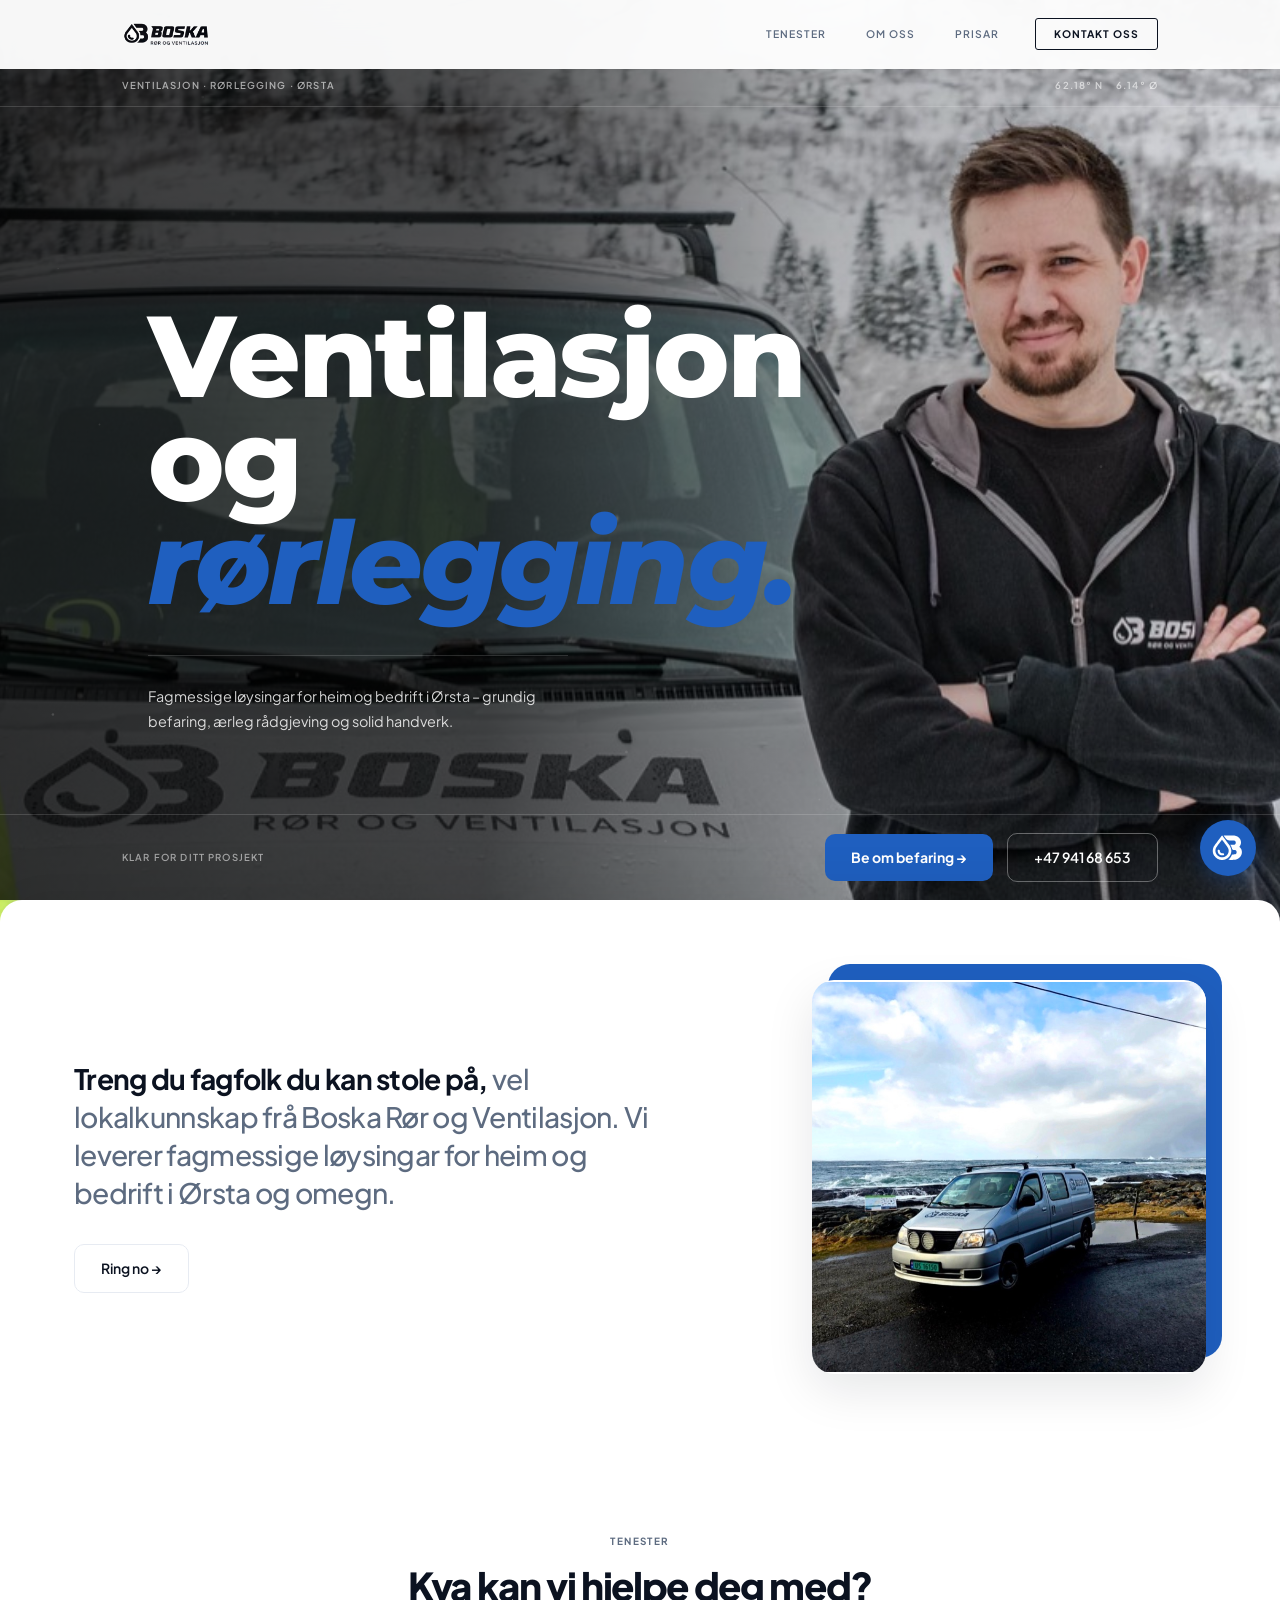
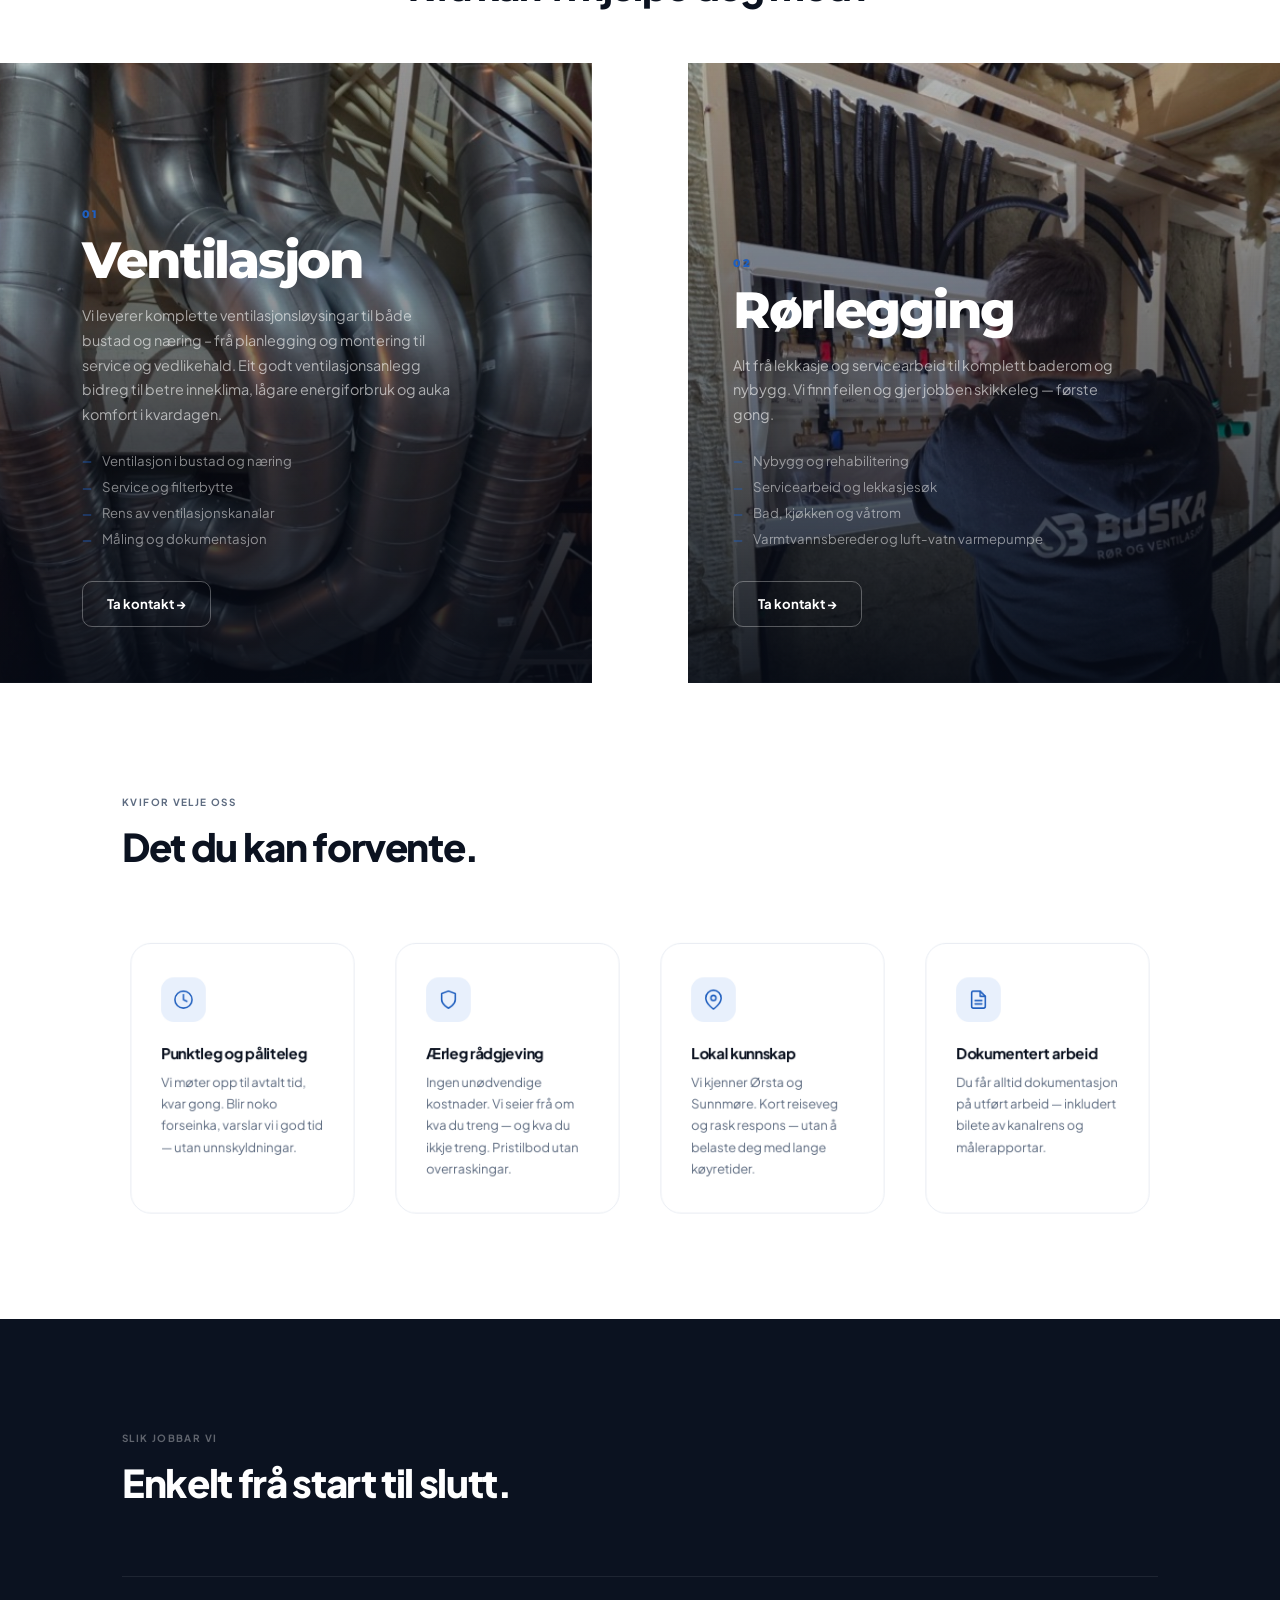
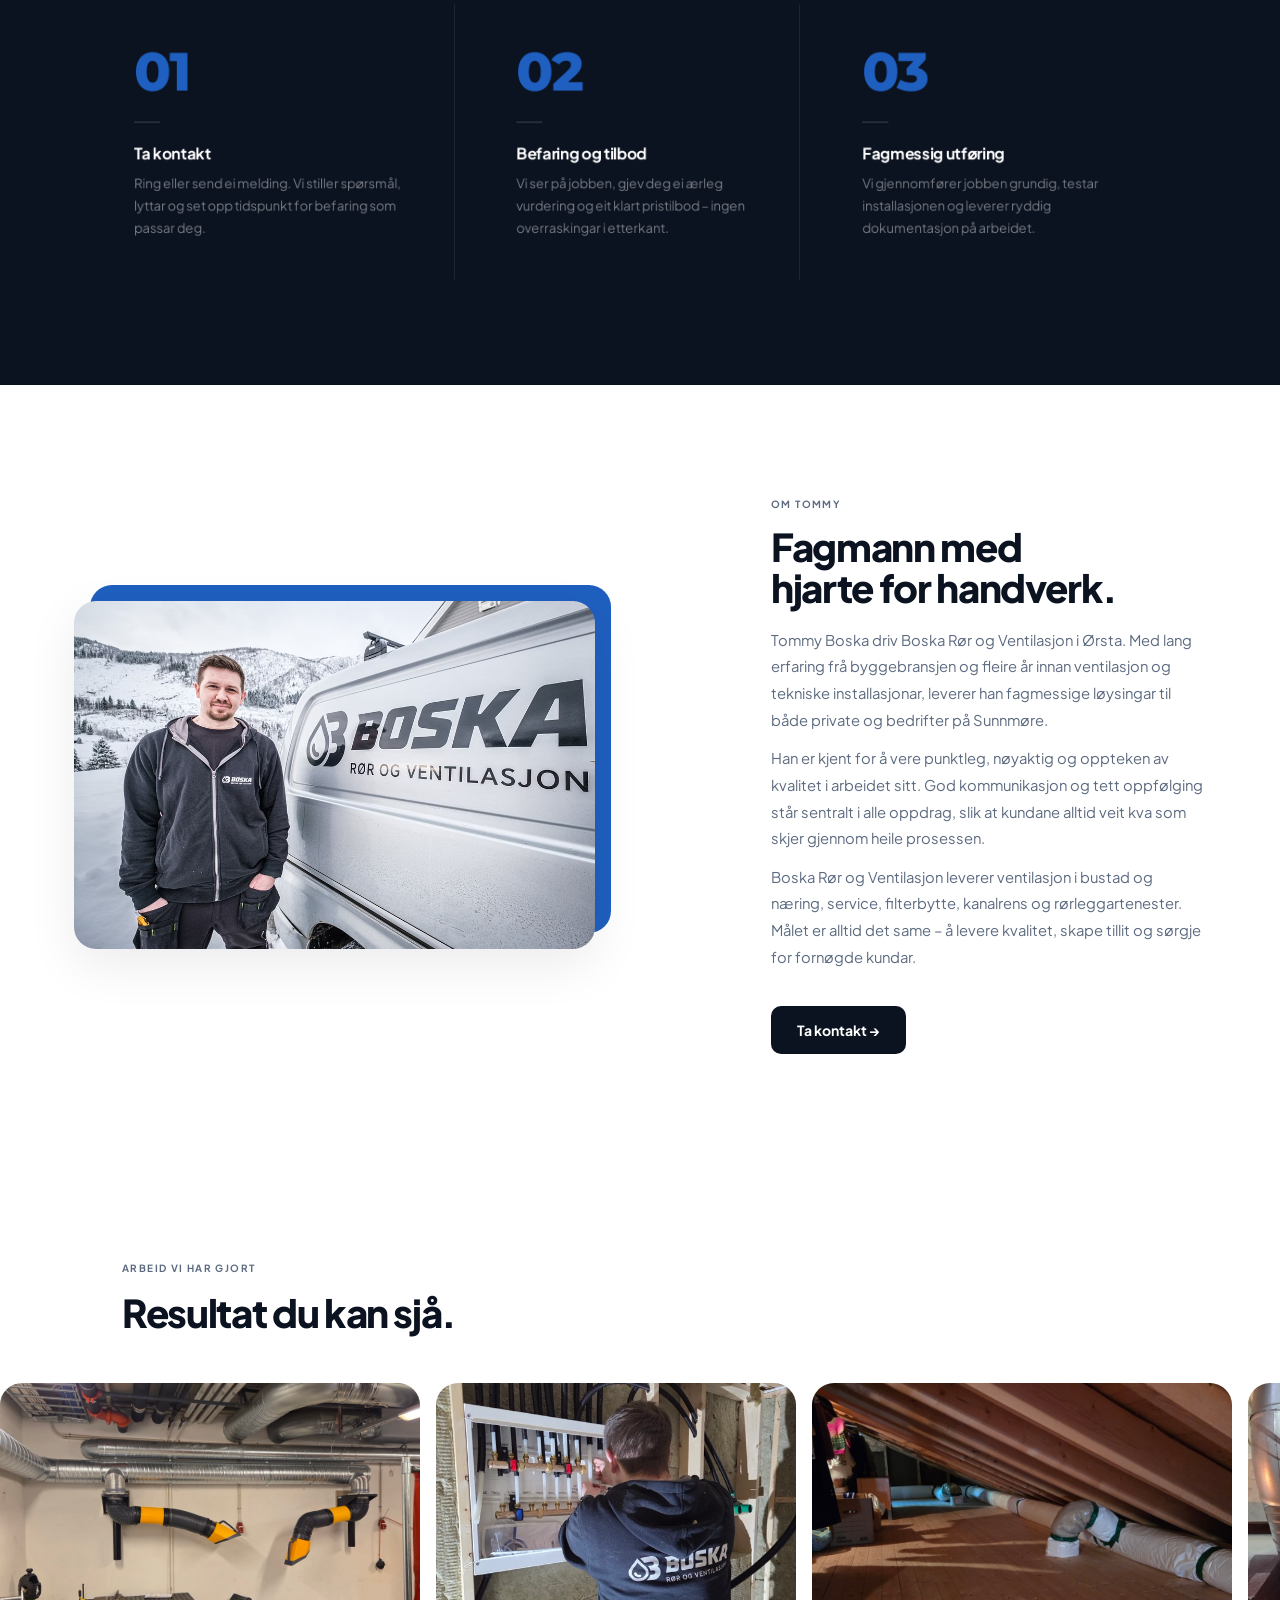
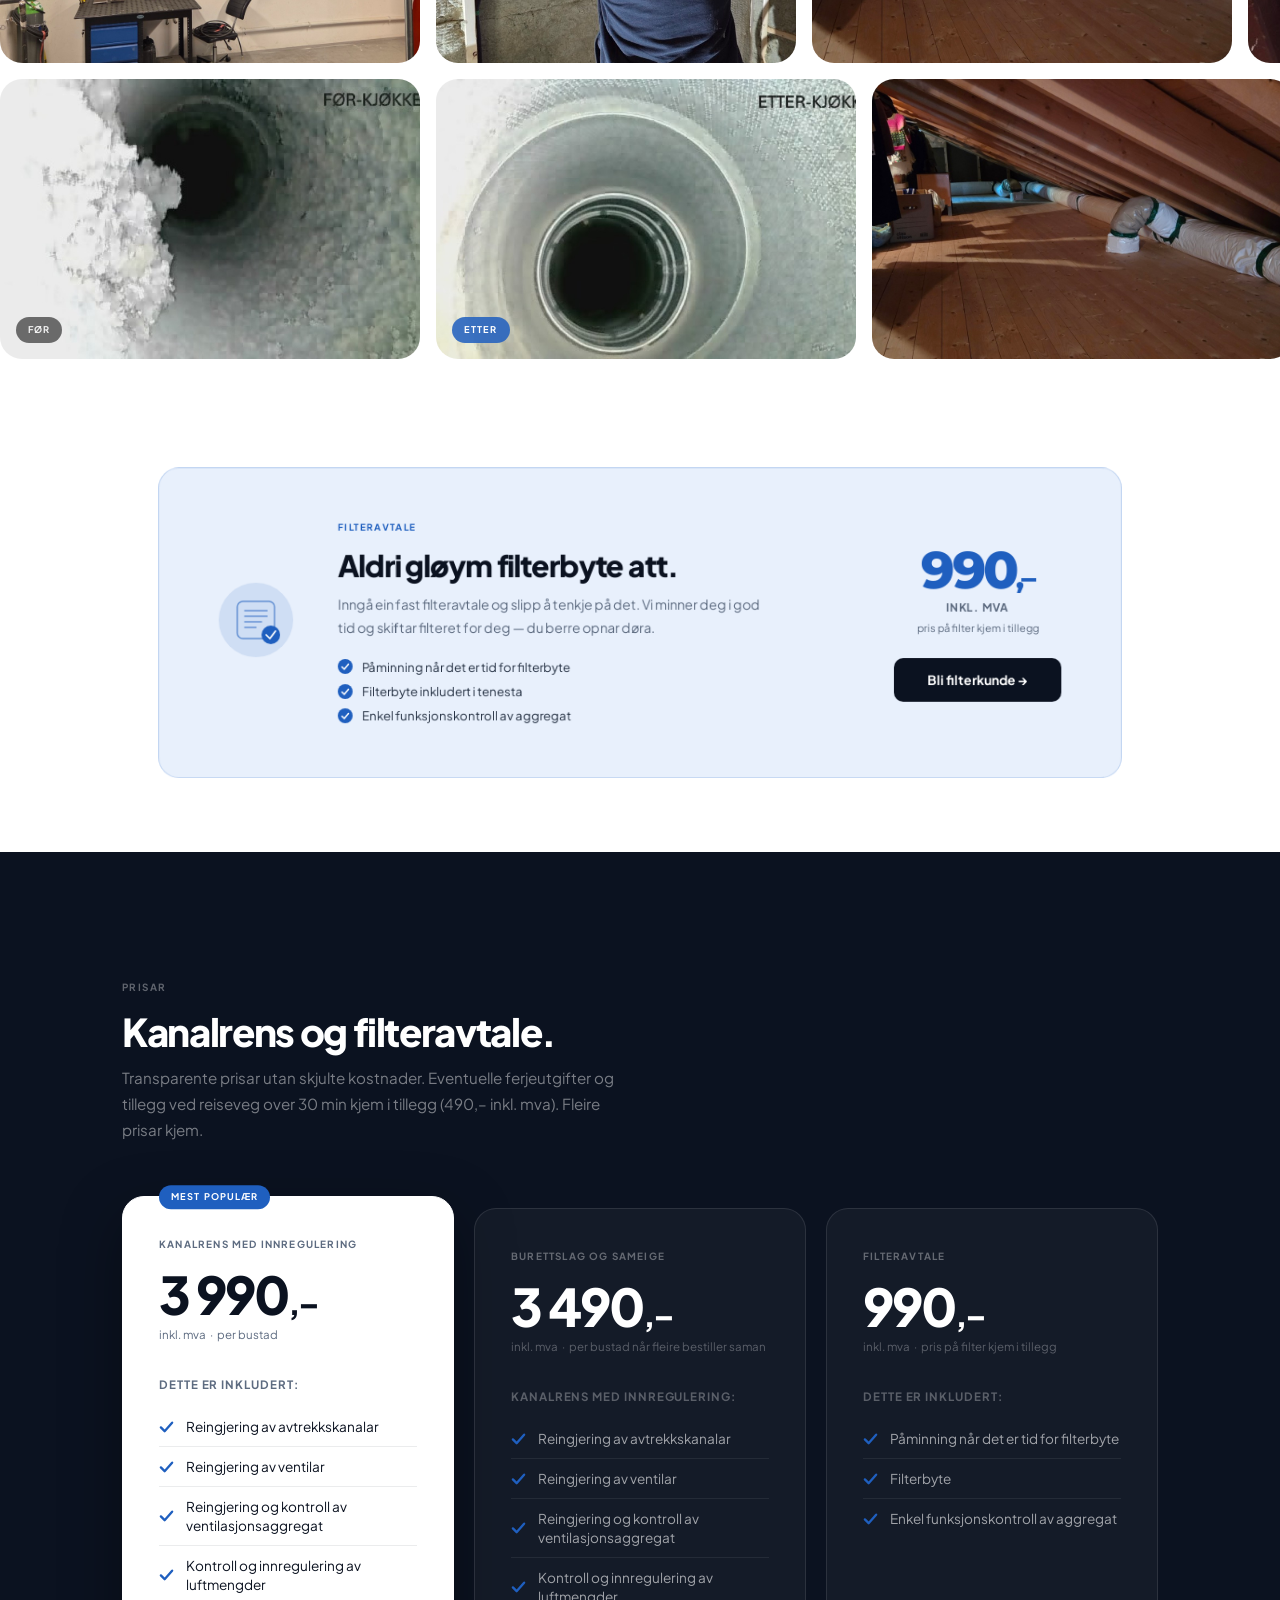
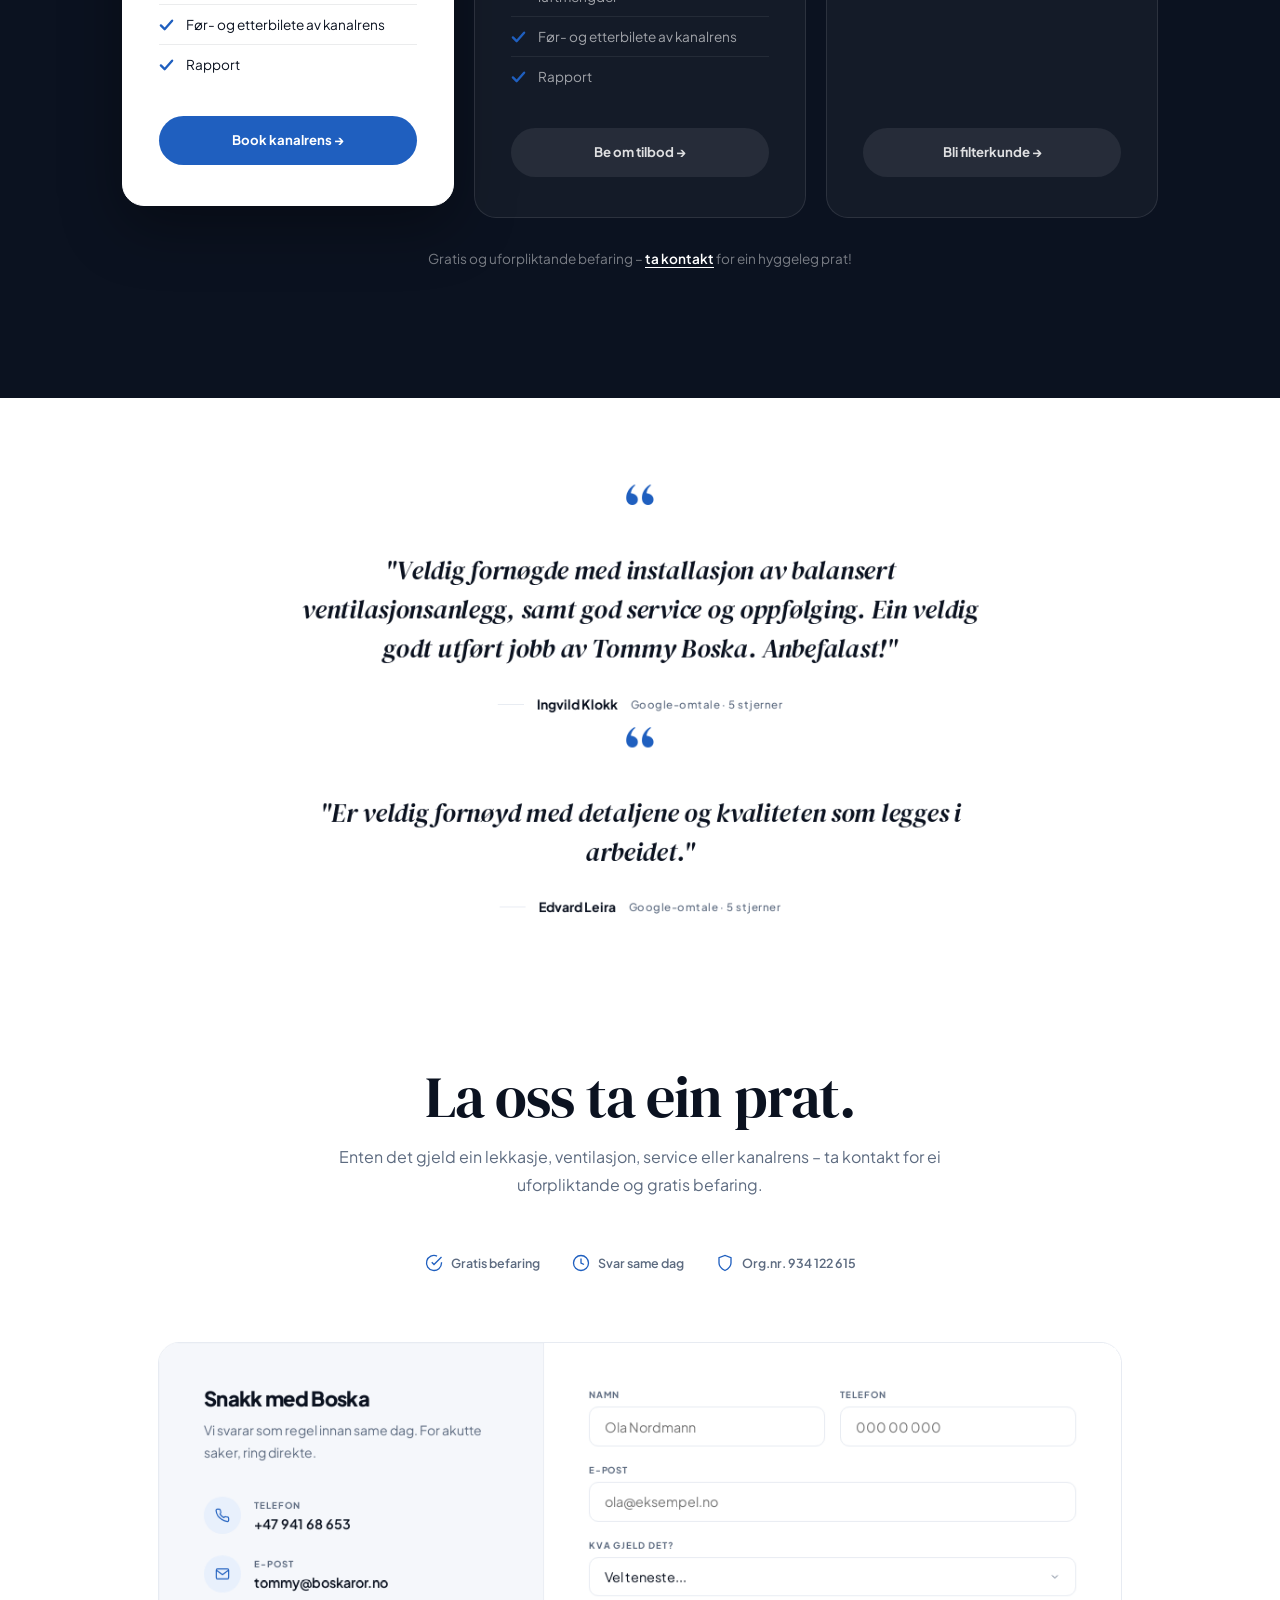
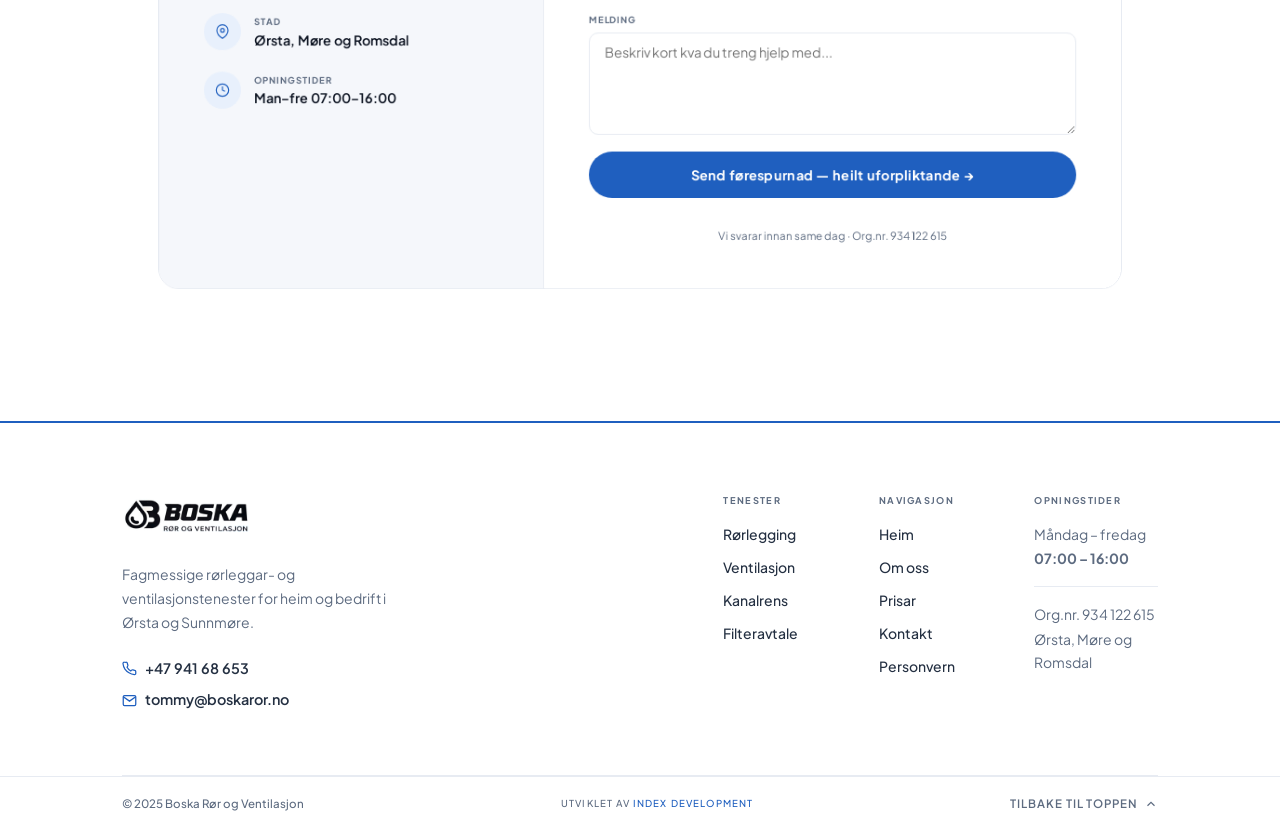
==== commit d2bee3ff: "Kanalrens: innhald etter Tommy (avtrekkskanalar, ventilar, aggregat, luftmengder, rapport) Co-Author" ====
--- a/index.html
+++ b/index.html
@@ -406,9 +406,12 @@
             </div>
             <p class="pricing-incl">Dette er inkludert:</p>
             <ul class="pricing-list">
-              <li><svg viewBox="0 0 16 16" aria-hidden="true"><polyline points="2,9 6,13 14,4"/></svg>Rens av ventilasjonskanalar</li>
-              <li><svg viewBox="0 0 16 16" aria-hidden="true"><polyline points="2,9 6,13 14,4"/></svg>Innregulering av luftmengder</li>
+              <li><svg viewBox="0 0 16 16" aria-hidden="true"><polyline points="2,9 6,13 14,4"/></svg>Reingjering av avtrekkskanalar</li>
+              <li><svg viewBox="0 0 16 16" aria-hidden="true"><polyline points="2,9 6,13 14,4"/></svg>Reingjering av ventilar</li>
+              <li><svg viewBox="0 0 16 16" aria-hidden="true"><polyline points="2,9 6,13 14,4"/></svg>Reingjering og kontroll av ventilasjonsaggregat</li>
+              <li><svg viewBox="0 0 16 16" aria-hidden="true"><polyline points="2,9 6,13 14,4"/></svg>Kontroll og innregulering av luftmengder</li>
               <li><svg viewBox="0 0 16 16" aria-hidden="true"><polyline points="2,9 6,13 14,4"/></svg>Før- og etterbilete av kanalrens</li>
+              <li><svg viewBox="0 0 16 16" aria-hidden="true"><polyline points="2,9 6,13 14,4"/></svg>Rapport</li>
             </ul>
             <a href="#kontakt" class="pricing-cta pricing-cta--white">Book kanalrens →</a>
           </div>
@@ -421,9 +424,12 @@
             </div>
             <p class="pricing-incl">Kanalrens med innregulering:</p>
             <ul class="pricing-list">
-              <li><svg viewBox="0 0 16 16" aria-hidden="true"><polyline points="2,9 6,13 14,4"/></svg>Rens av ventilasjonskanalar</li>
-              <li><svg viewBox="0 0 16 16" aria-hidden="true"><polyline points="2,9 6,13 14,4"/></svg>Innregulering av luftmengder</li>
+              <li><svg viewBox="0 0 16 16" aria-hidden="true"><polyline points="2,9 6,13 14,4"/></svg>Reingjering av avtrekkskanalar</li>
+              <li><svg viewBox="0 0 16 16" aria-hidden="true"><polyline points="2,9 6,13 14,4"/></svg>Reingjering av ventilar</li>
+              <li><svg viewBox="0 0 16 16" aria-hidden="true"><polyline points="2,9 6,13 14,4"/></svg>Reingjering og kontroll av ventilasjonsaggregat</li>
+              <li><svg viewBox="0 0 16 16" aria-hidden="true"><polyline points="2,9 6,13 14,4"/></svg>Kontroll og innregulering av luftmengder</li>
               <li><svg viewBox="0 0 16 16" aria-hidden="true"><polyline points="2,9 6,13 14,4"/></svg>Før- og etterbilete av kanalrens</li>
+              <li><svg viewBox="0 0 16 16" aria-hidden="true"><polyline points="2,9 6,13 14,4"/></svg>Rapport</li>
             </ul>
             <a href="#kontakt" class="pricing-cta">Be om tilbod →</a>
           </div>
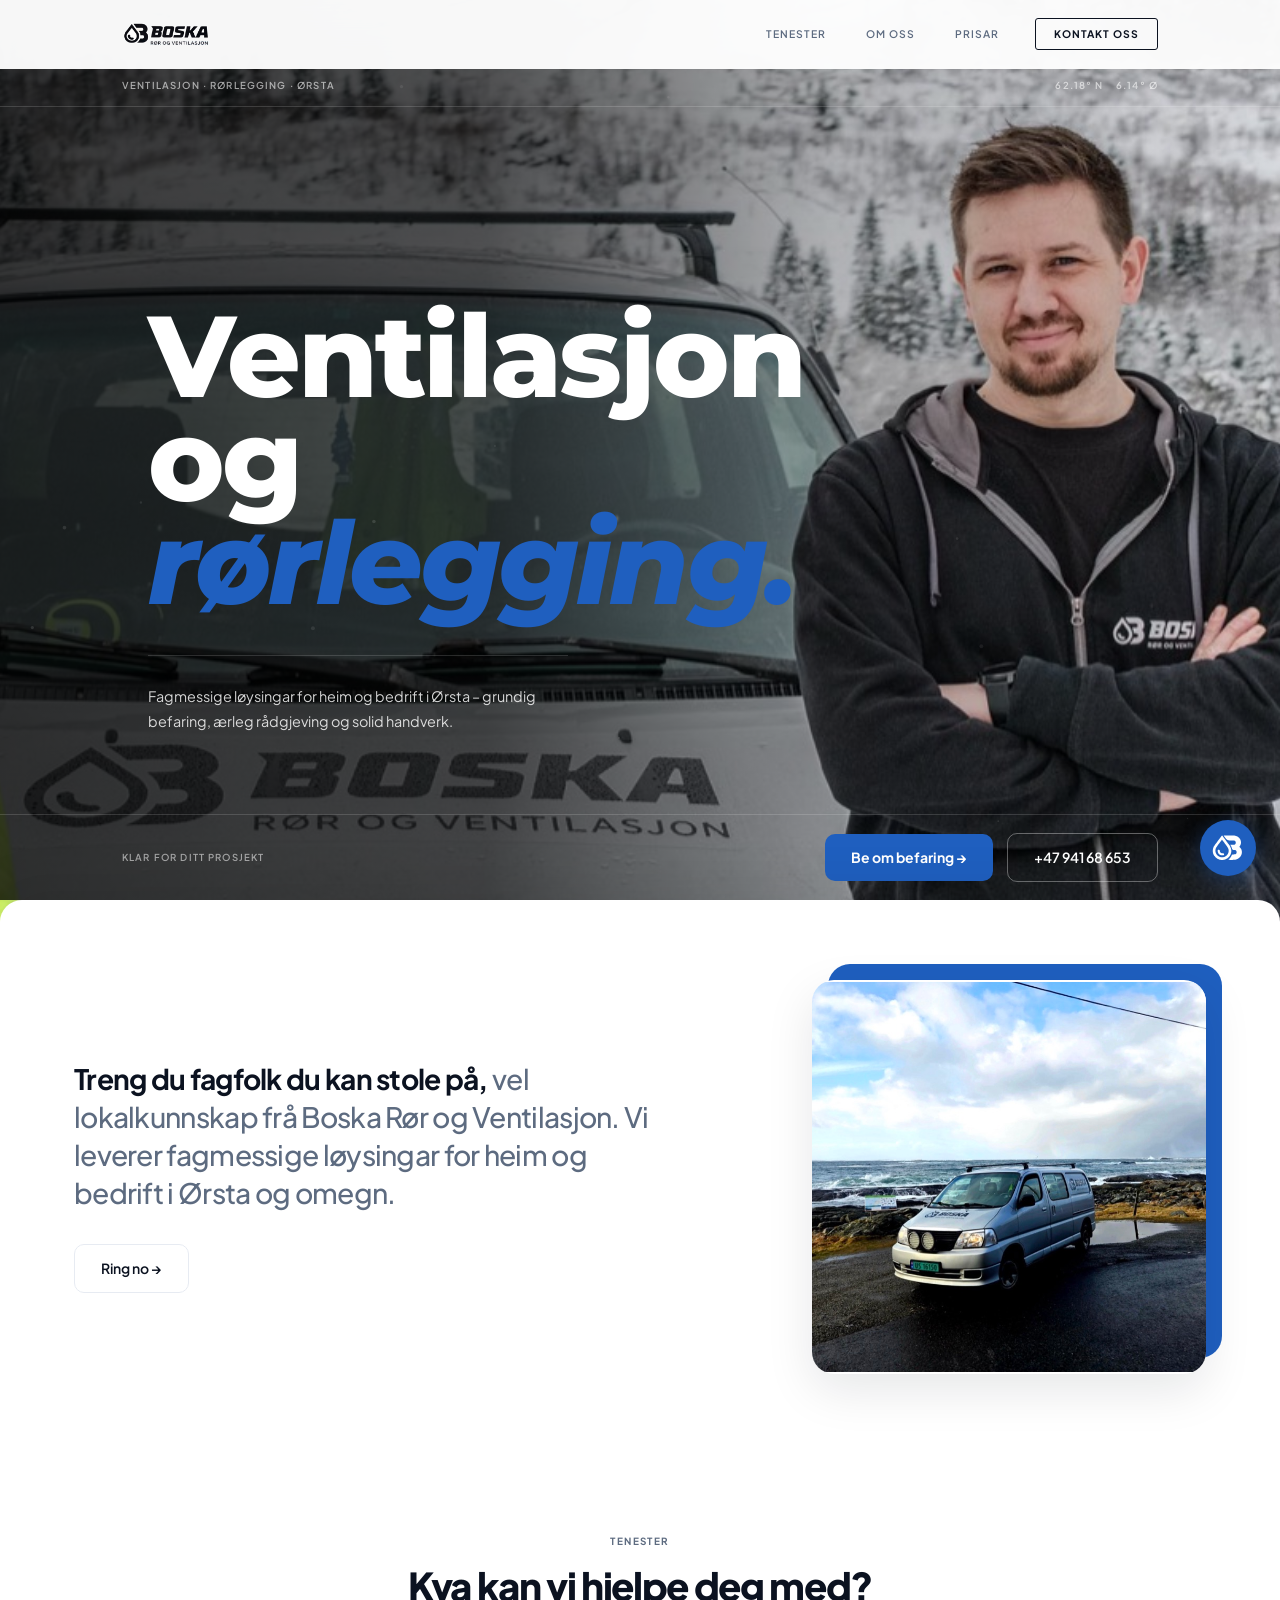
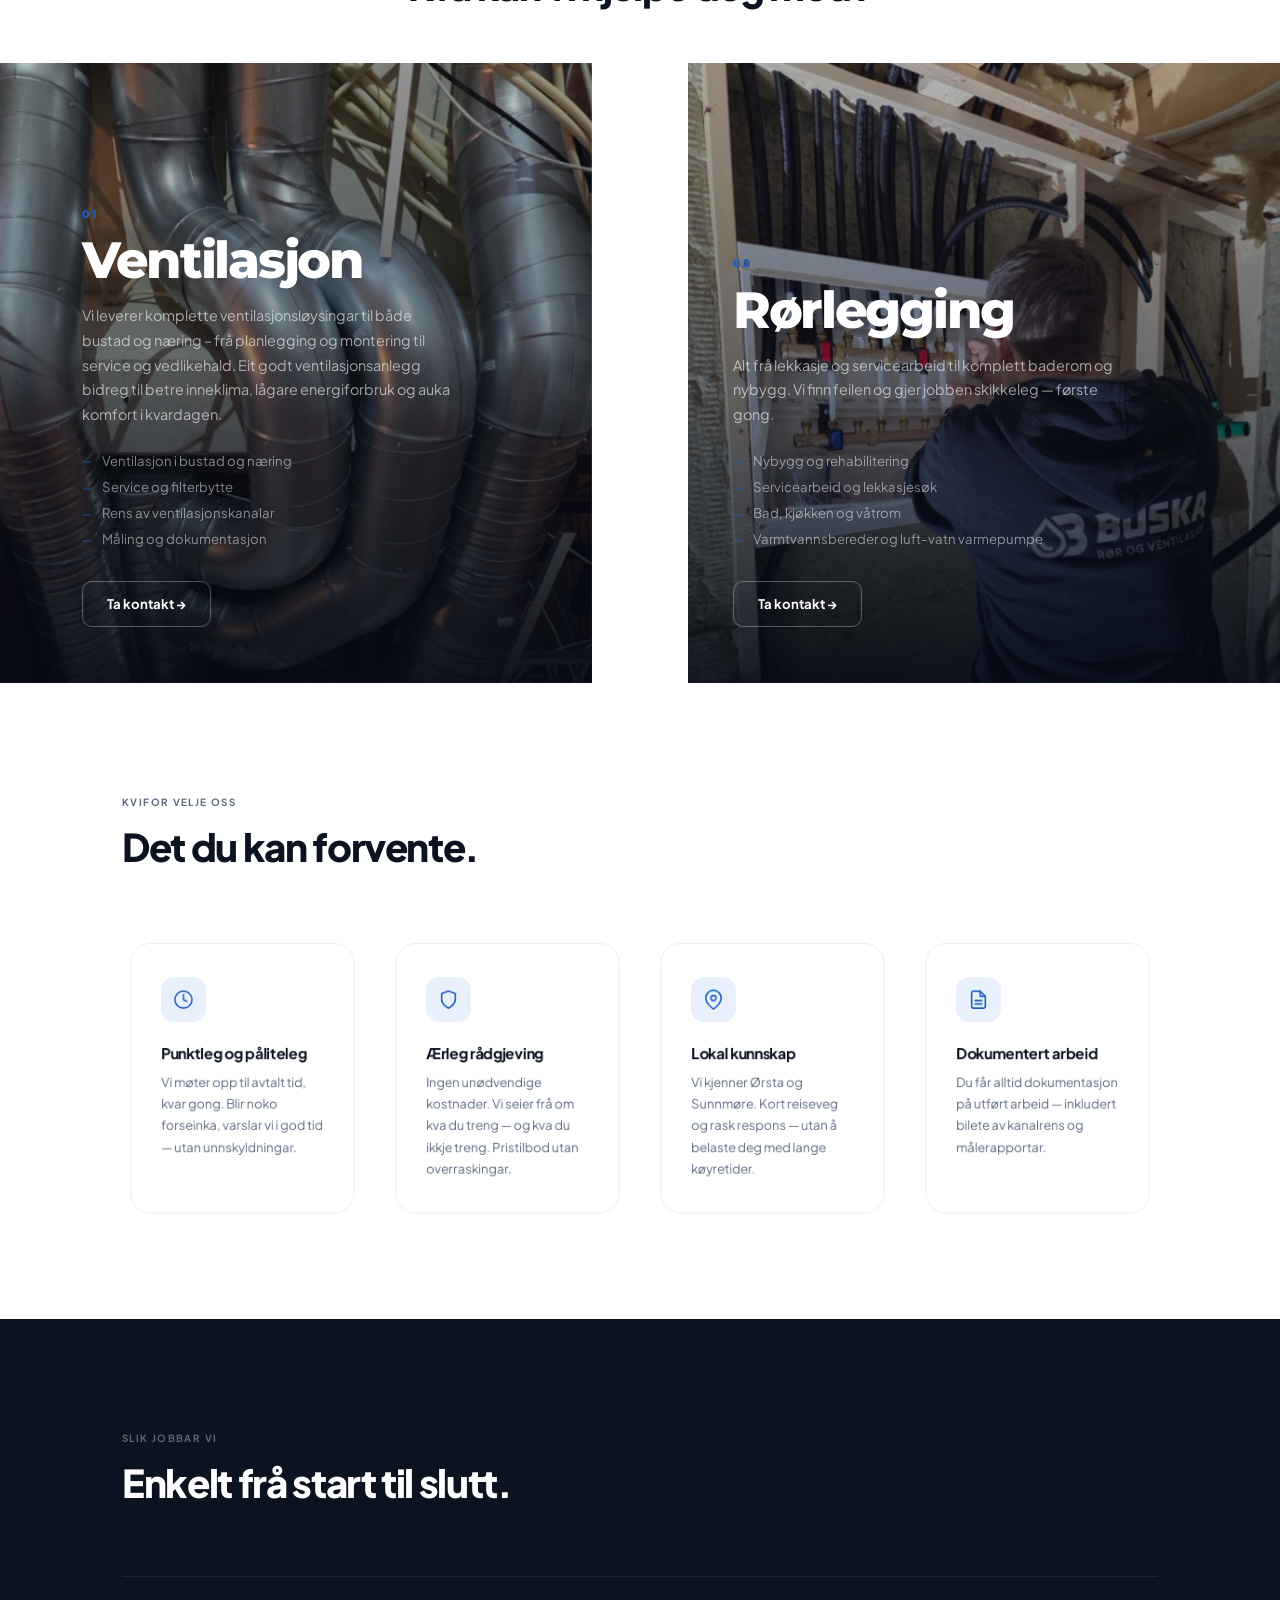
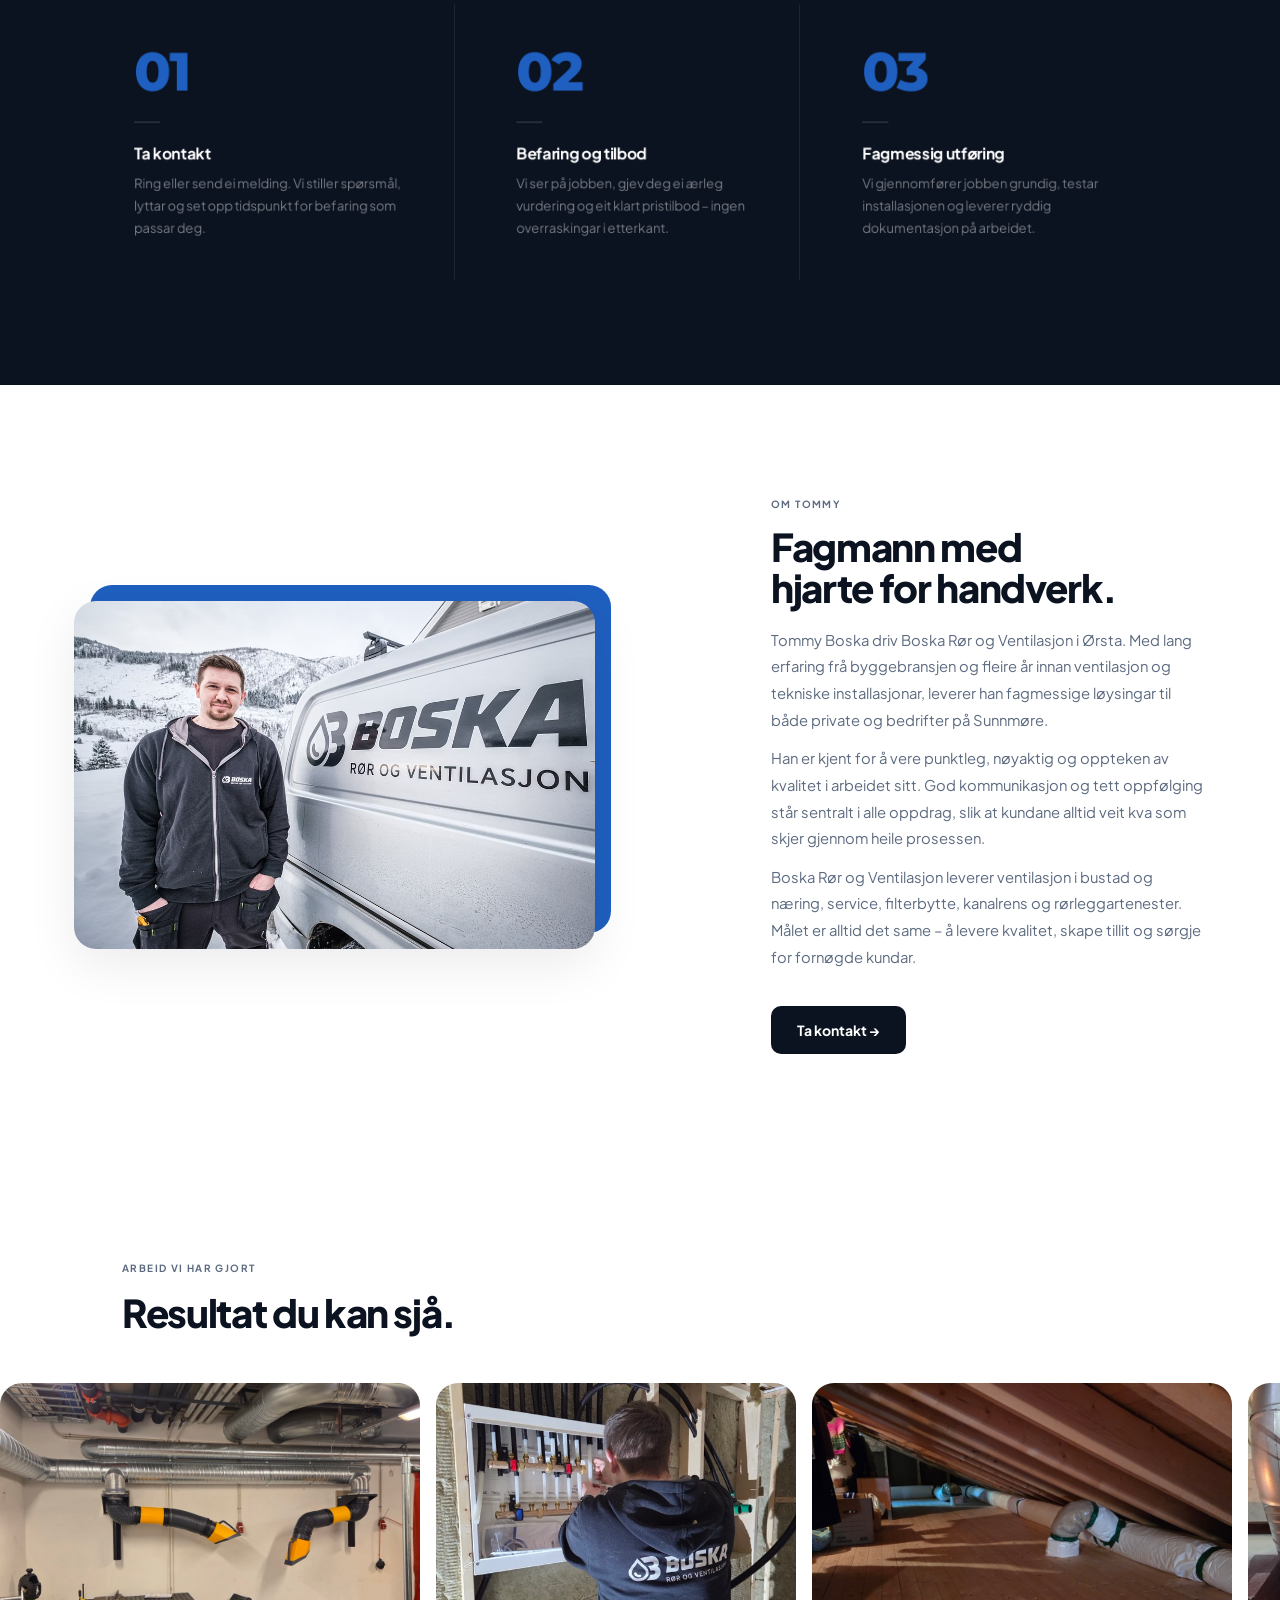
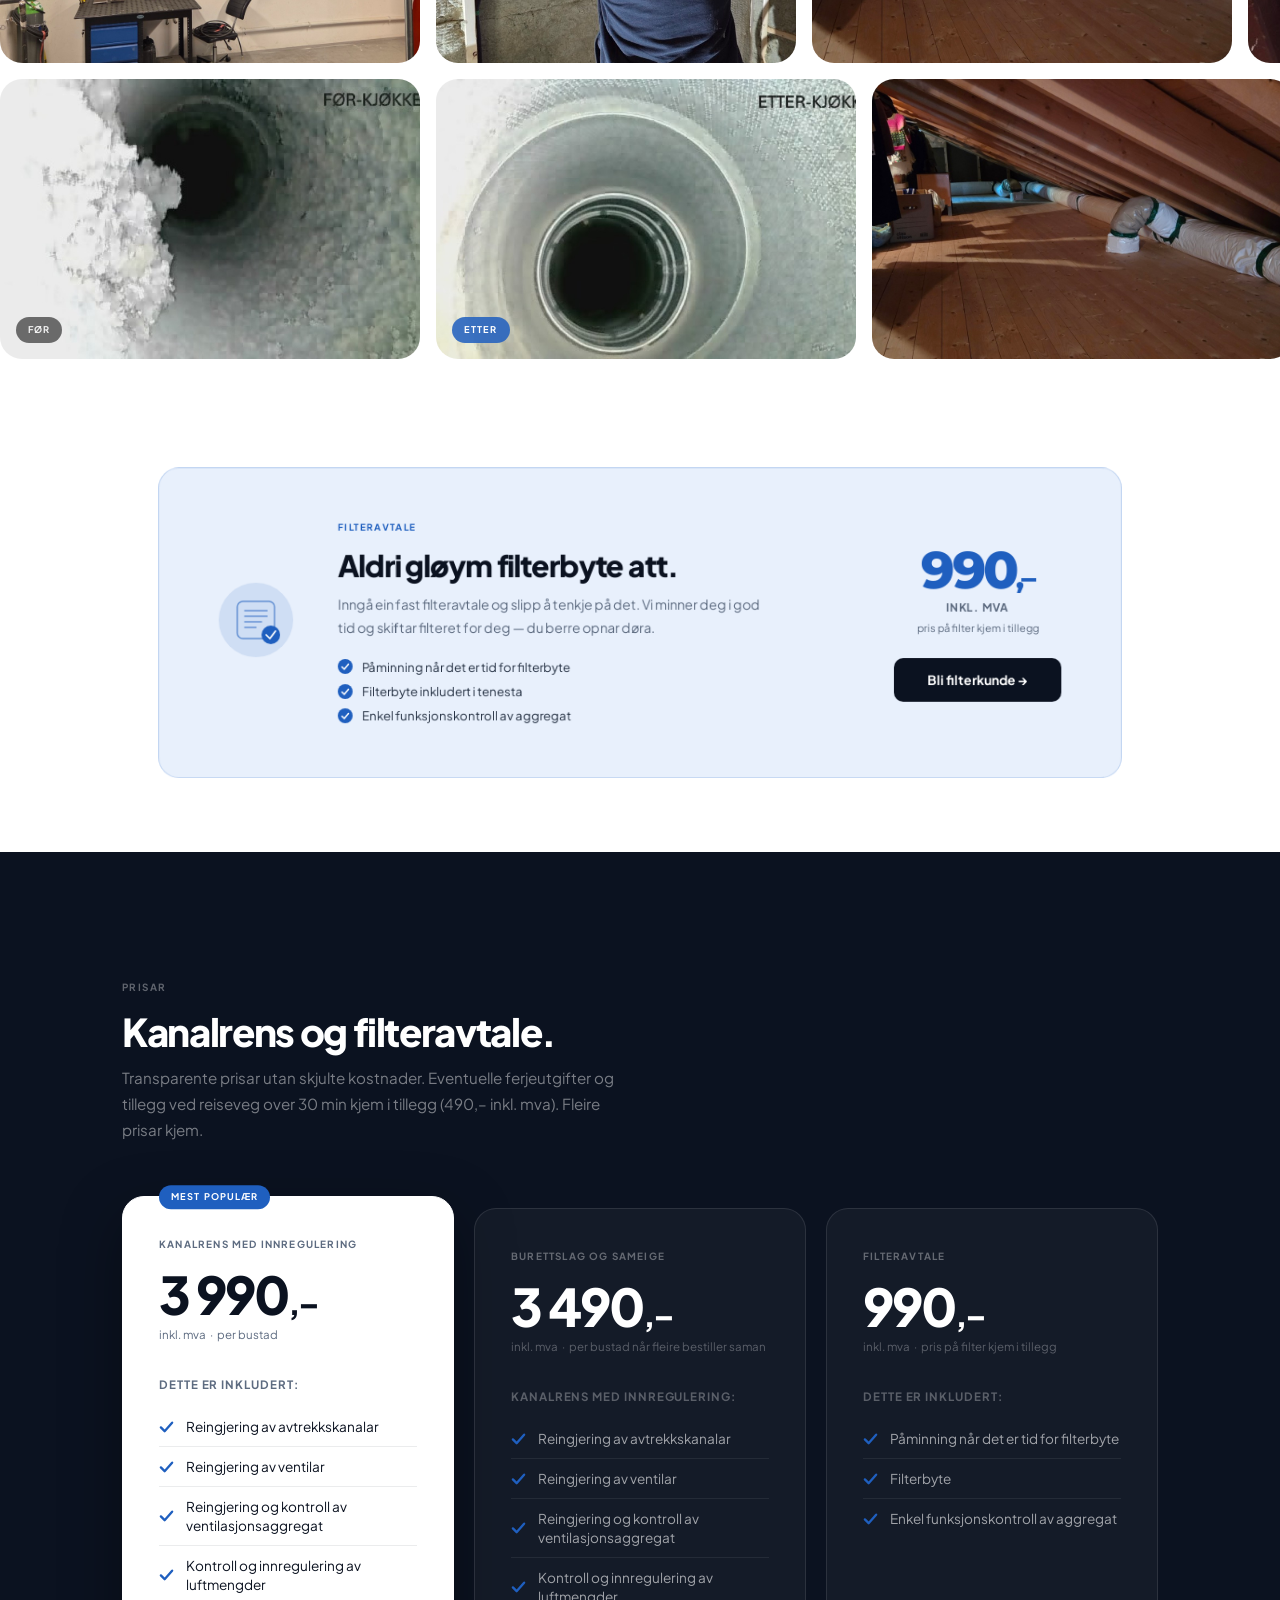
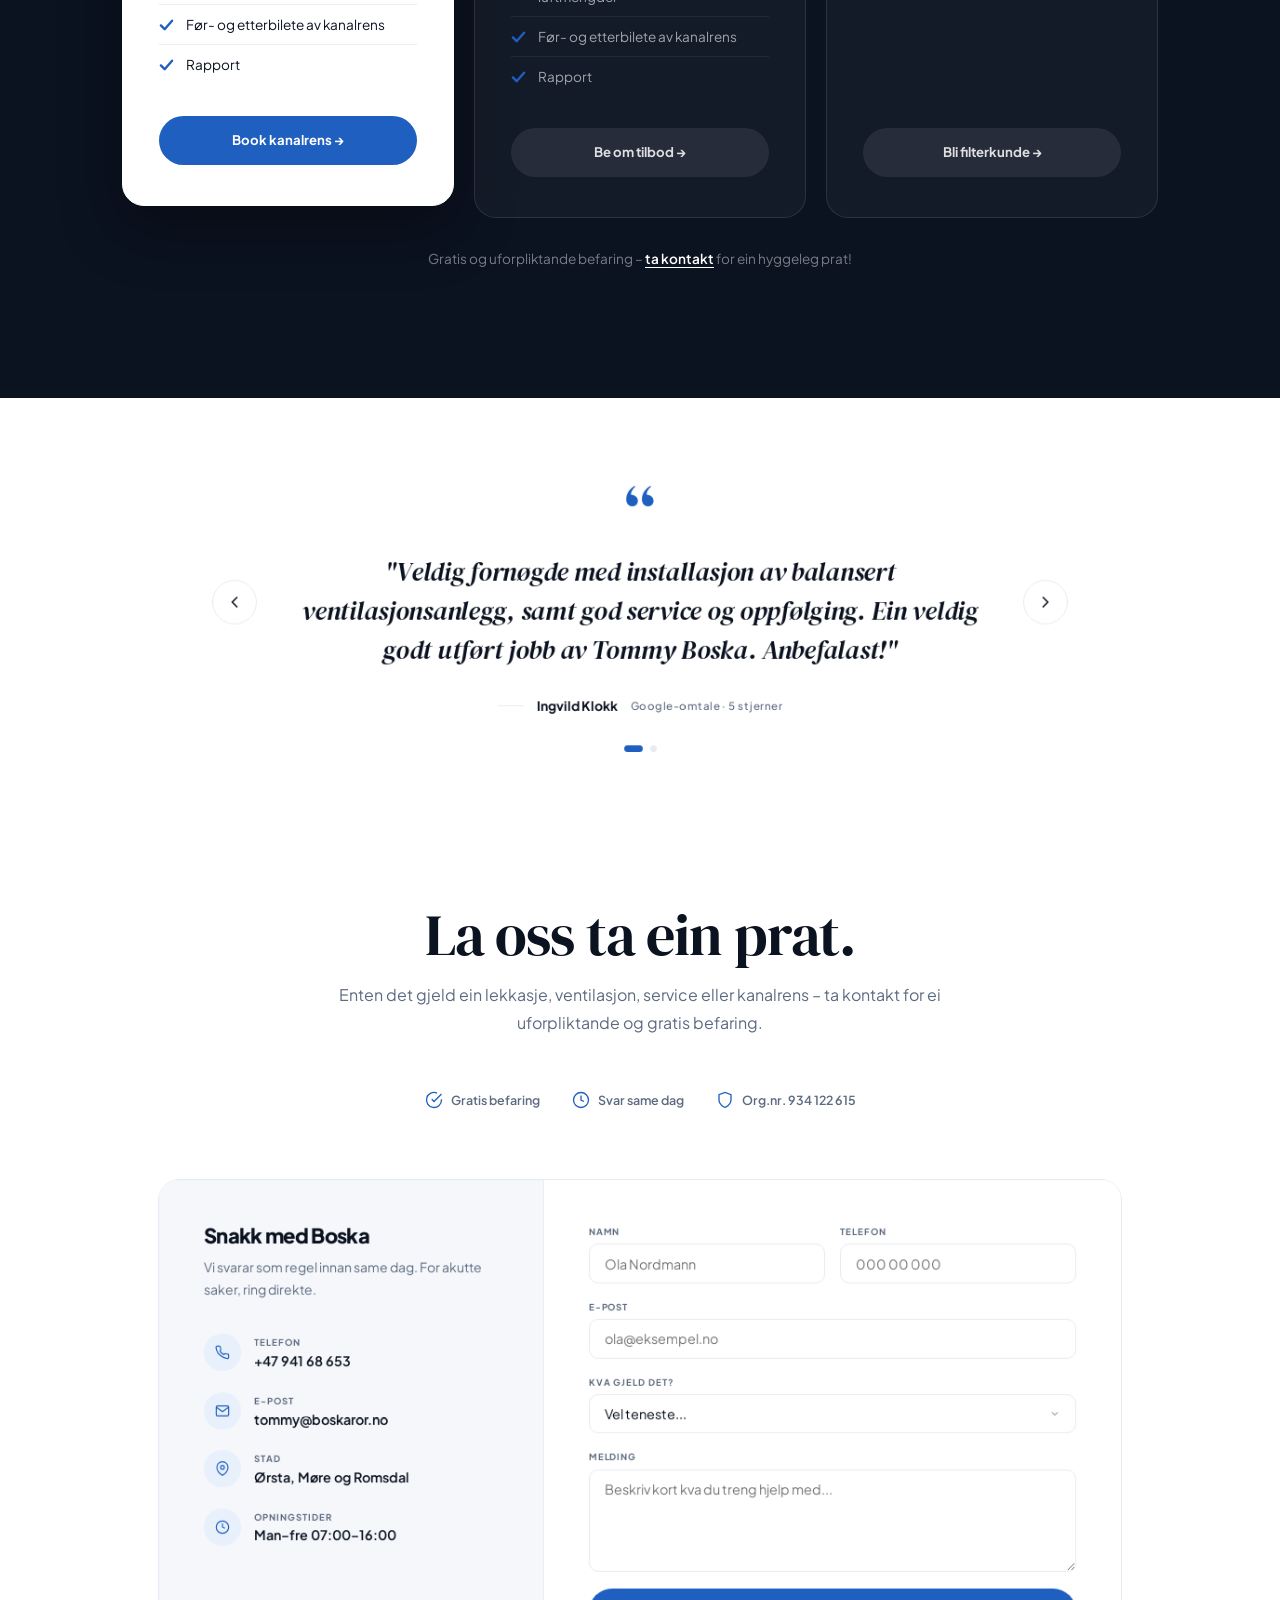
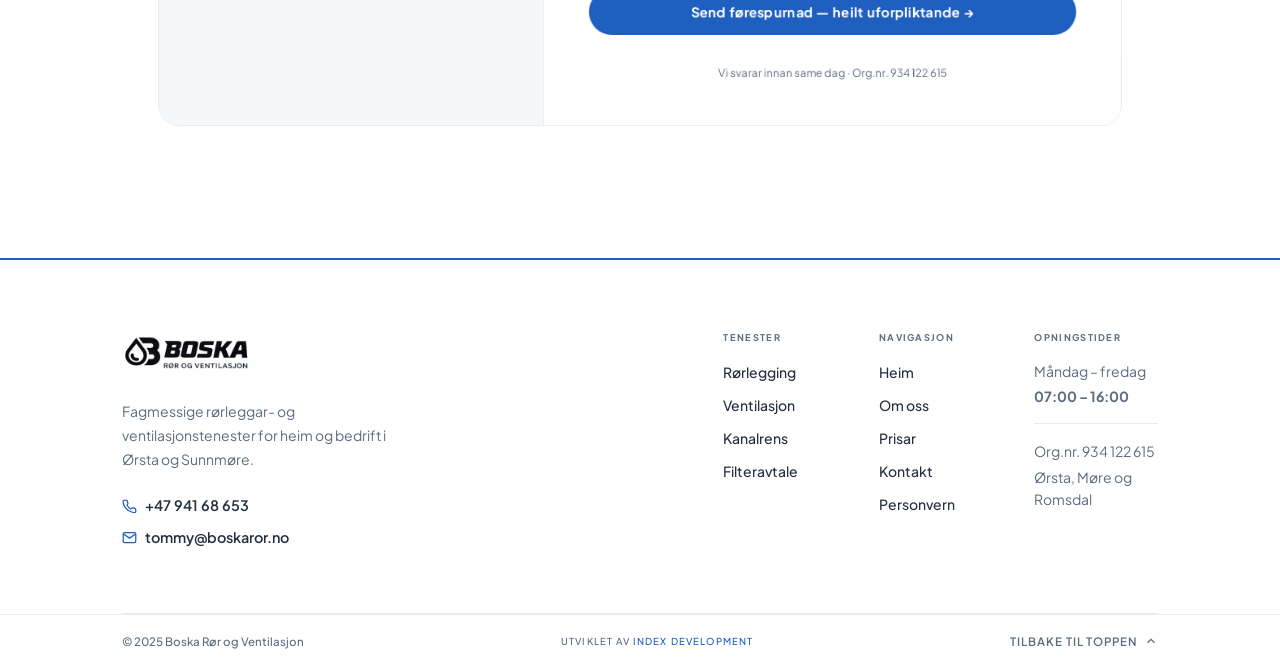
==== commit 4dcdb09a: "Omtalar som karusell med pil venstre/høgre i loop Co-Authored-By: Claude Opus 5.5 <noreply@anthropic" ====
--- a/index.html
+++ b/index.html
@@ -455,27 +455,38 @@
     </section>
 
     <!-- TESTIMONIAL -->
-    <section class="testimonial-section" aria-label="Kundeuttalelse">
-      <div class="container">
-        <div class="testimonial-inner reveal scale-up">
-          <span class="testimonial-mark" aria-hidden="true">&ldquo;</span>
-          <blockquote class="testimonial-quote">
-            "Veldig fornøgde med installasjon av balansert ventilasjonsanlegg, samt god service og oppfølging. Ein veldig godt utført jobb av Tommy Boska. Anbefalast!"
-          </blockquote>
-          <div class="testimonial-meta">
-            <span class="testimonial-name">Ingvild Klokk</span>
-            <span class="testimonial-source">Google-omtale · 5 stjerner</span>
-          </div>
-        </div>
-        <div class="testimonial-inner reveal scale-up" style="--delay:.12s">
-          <span class="testimonial-mark" aria-hidden="true">&ldquo;</span>
-          <blockquote class="testimonial-quote">
-            "Er veldig fornøyd med detaljene og kvaliteten som legges i arbeidet."
-          </blockquote>
-          <div class="testimonial-meta">
-            <span class="testimonial-name">Edvard Leira</span>
-            <span class="testimonial-source">Google-omtale · 5 stjerner</span>
-          </div>
+    <section class="testimonial-section" aria-label="Kundeomtalar">
+      <div class="container">
+        <div class="t-carousel reveal scale-up" role="region" aria-roledescription="karusell" aria-label="Kundeomtalar">
+          <button type="button" class="t-nav t-prev" aria-label="Førre omtale">
+            <svg viewBox="0 0 24 24" aria-hidden="true"><polyline points="15 18 9 12 15 6"/></svg>
+          </button>
+          <div class="t-track">
+            <div class="testimonial-inner is-active" role="group" aria-roledescription="omtale" aria-label="1 av 2">
+              <span class="testimonial-mark" aria-hidden="true">&ldquo;</span>
+              <blockquote class="testimonial-quote">
+                "Veldig fornøgde med installasjon av balansert ventilasjonsanlegg, samt god service og oppfølging. Ein veldig godt utført jobb av Tommy Boska. Anbefalast!"
+              </blockquote>
+              <div class="testimonial-meta">
+                <span class="testimonial-name">Ingvild Klokk</span>
+                <span class="testimonial-source">Google-omtale · 5 stjerner</span>
+              </div>
+            </div>
+            <div class="testimonial-inner" role="group" aria-roledescription="omtale" aria-label="2 av 2" aria-hidden="true">
+              <span class="testimonial-mark" aria-hidden="true">&ldquo;</span>
+              <blockquote class="testimonial-quote">
+                "Er veldig fornøyd med detaljene og kvaliteten som legges i arbeidet."
+              </blockquote>
+              <div class="testimonial-meta">
+                <span class="testimonial-name">Edvard Leira</span>
+                <span class="testimonial-source">Google-omtale · 5 stjerner</span>
+              </div>
+            </div>
+          </div>
+          <button type="button" class="t-nav t-next" aria-label="Neste omtale">
+            <svg viewBox="0 0 24 24" aria-hidden="true"><polyline points="9 18 15 12 9 6"/></svg>
+          </button>
+          <div class="t-dots" aria-hidden="true"></div>
         </div>
       </div>
     </section>
--- a/style.css
+++ b/style.css
@@ -903,6 +903,39 @@
   background: #fff; padding: 4rem 0;
 }
 .testimonial-inner { max-width: 760px; margin: 0 auto; text-align: center; }
+/* Karusell: alle omtalane ligg i same rutenettcelle, så høgda blir
+   den høgaste og ingenting hoppar når ein byter. */
+.t-carousel {
+  display: grid; grid-template-columns: auto 1fr auto;
+  align-items: center; gap: 1.5rem;
+  max-width: 920px; margin: 0 auto;
+}
+.t-track { display: grid; }
+.t-track > .testimonial-inner {
+  grid-area: 1 / 1; opacity: 0; visibility: hidden;
+  transition: opacity .45s ease, visibility 0s linear .45s;
+}
+.t-track > .testimonial-inner.is-active {
+  opacity: 1; visibility: visible;
+  transition: opacity .45s ease, visibility 0s;
+}
+.t-nav {
+  width: 48px; height: 48px; border-radius: 50%;
+  border: 1.5px solid var(--c-line); background: #fff;
+  display: flex; align-items: center; justify-content: center;
+  transition: border-color .2s, background .2s, transform .2s;
+}
+.t-nav svg { width: 20px; height: 20px; fill: none; stroke: var(--c-ink); stroke-width: 2; stroke-linecap: round; stroke-linejoin: round; }
+.t-nav:hover { border-color: var(--c-primary); background: var(--c-primary-soft); }
+.t-nav:hover svg { stroke: var(--c-primary); }
+.t-nav:active { transform: scale(.95); }
+.t-nav:focus-visible { outline: 2px solid var(--c-primary); outline-offset: 2px; }
+.t-dots { grid-column: 1 / -1; display: flex; justify-content: center; gap: .5rem; margin-top: .5rem; }
+.t-dots span { width: 7px; height: 7px; border-radius: 50%; background: var(--c-line); transition: background .2s, width .2s; }
+.t-dots span.is-active { background: var(--c-primary); width: 20px; border-radius: 4px; }
+@media (prefers-reduced-motion: reduce) {
+  .t-track > .testimonial-inner, .t-track > .testimonial-inner.is-active { transition: none; }
+}
 
 .testimonial-mark {
   font-family: var(--font-display);
@@ -2404,6 +2437,11 @@
   .team-section, .content-section { padding: 3.5rem 0; }
   .homepage-contact { padding: 3rem 0 4rem; }
   .testimonial-section { padding: 2.5rem 0; }
+  .t-carousel { grid-template-columns: 1fr 1fr; gap: 1rem; }
+  .t-track { grid-column: 1 / -1; grid-row: 1; }
+  .t-prev { grid-row: 2; justify-self: end; }
+  .t-next { grid-row: 2; justify-self: start; }
+  .t-dots { grid-row: 3; }
   .split-stats-section { padding: 3rem 0 0; }
 
   /* Footer bottom mobile */
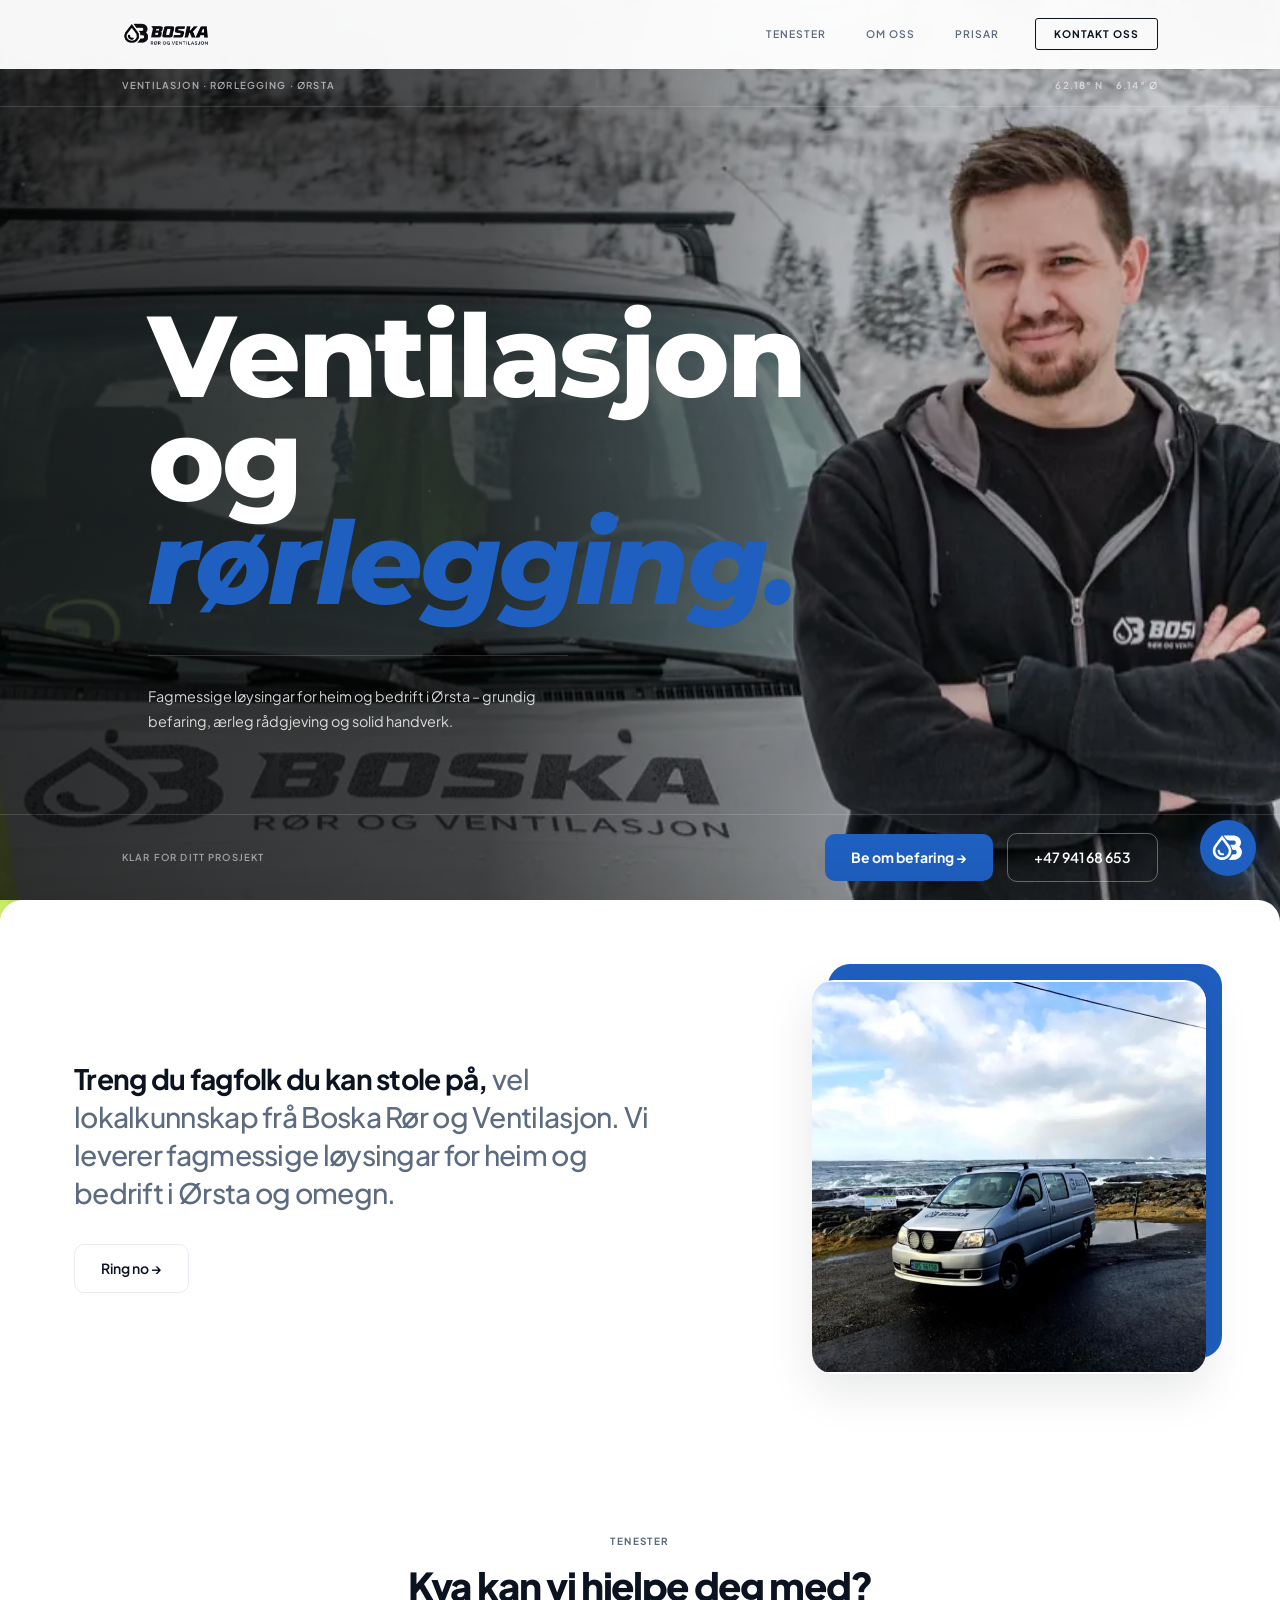
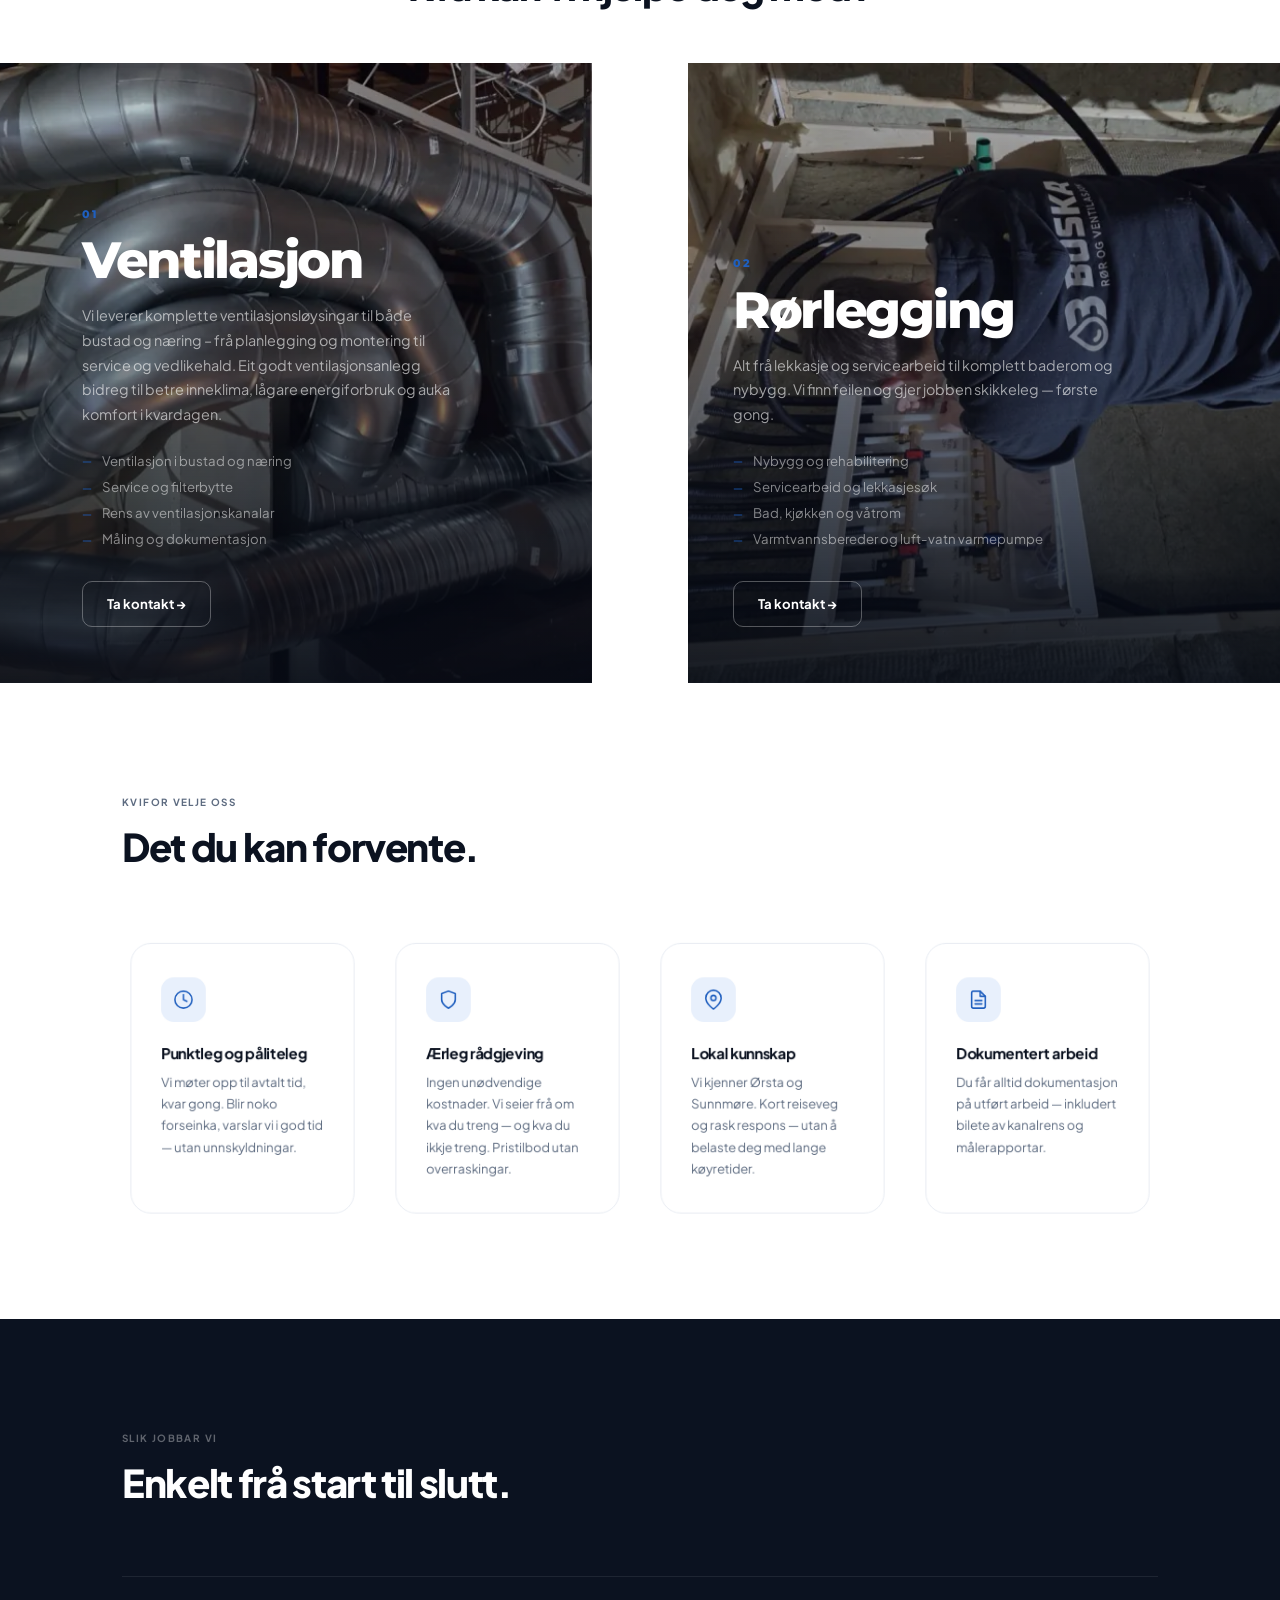
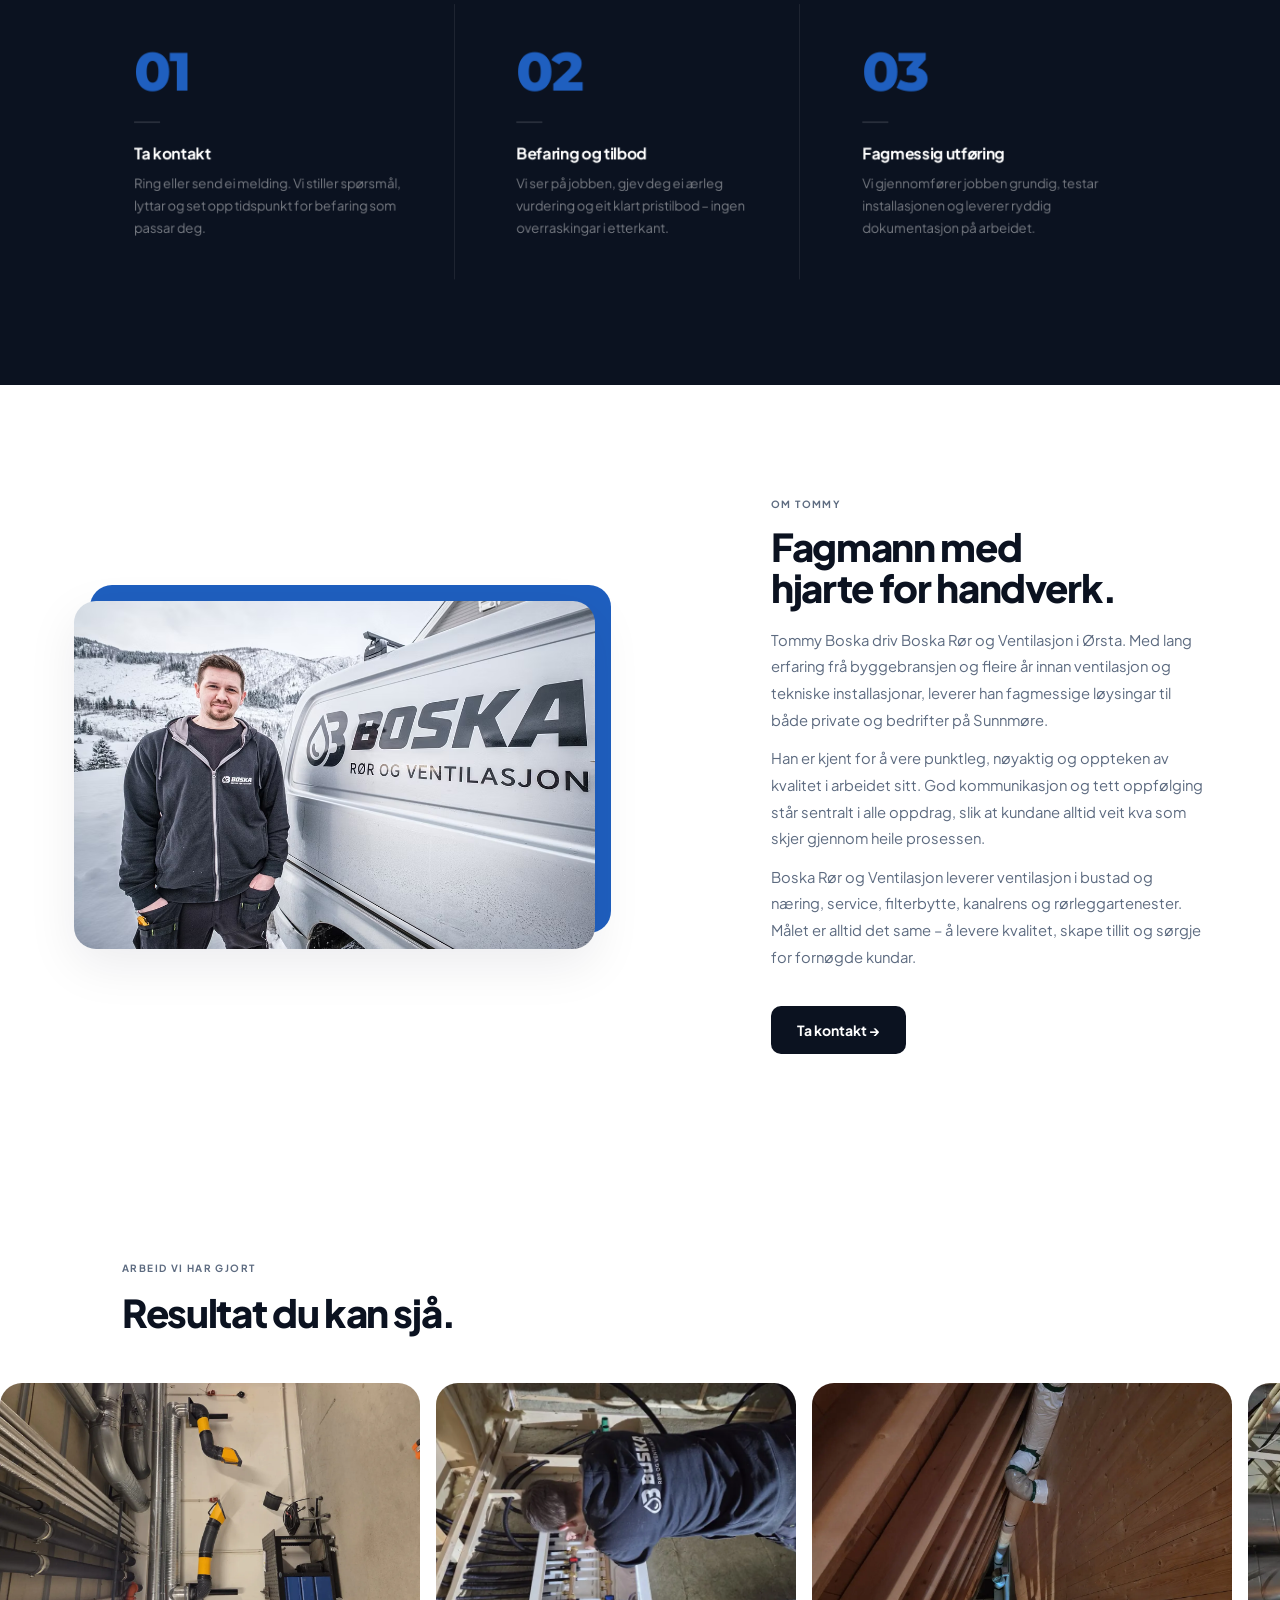
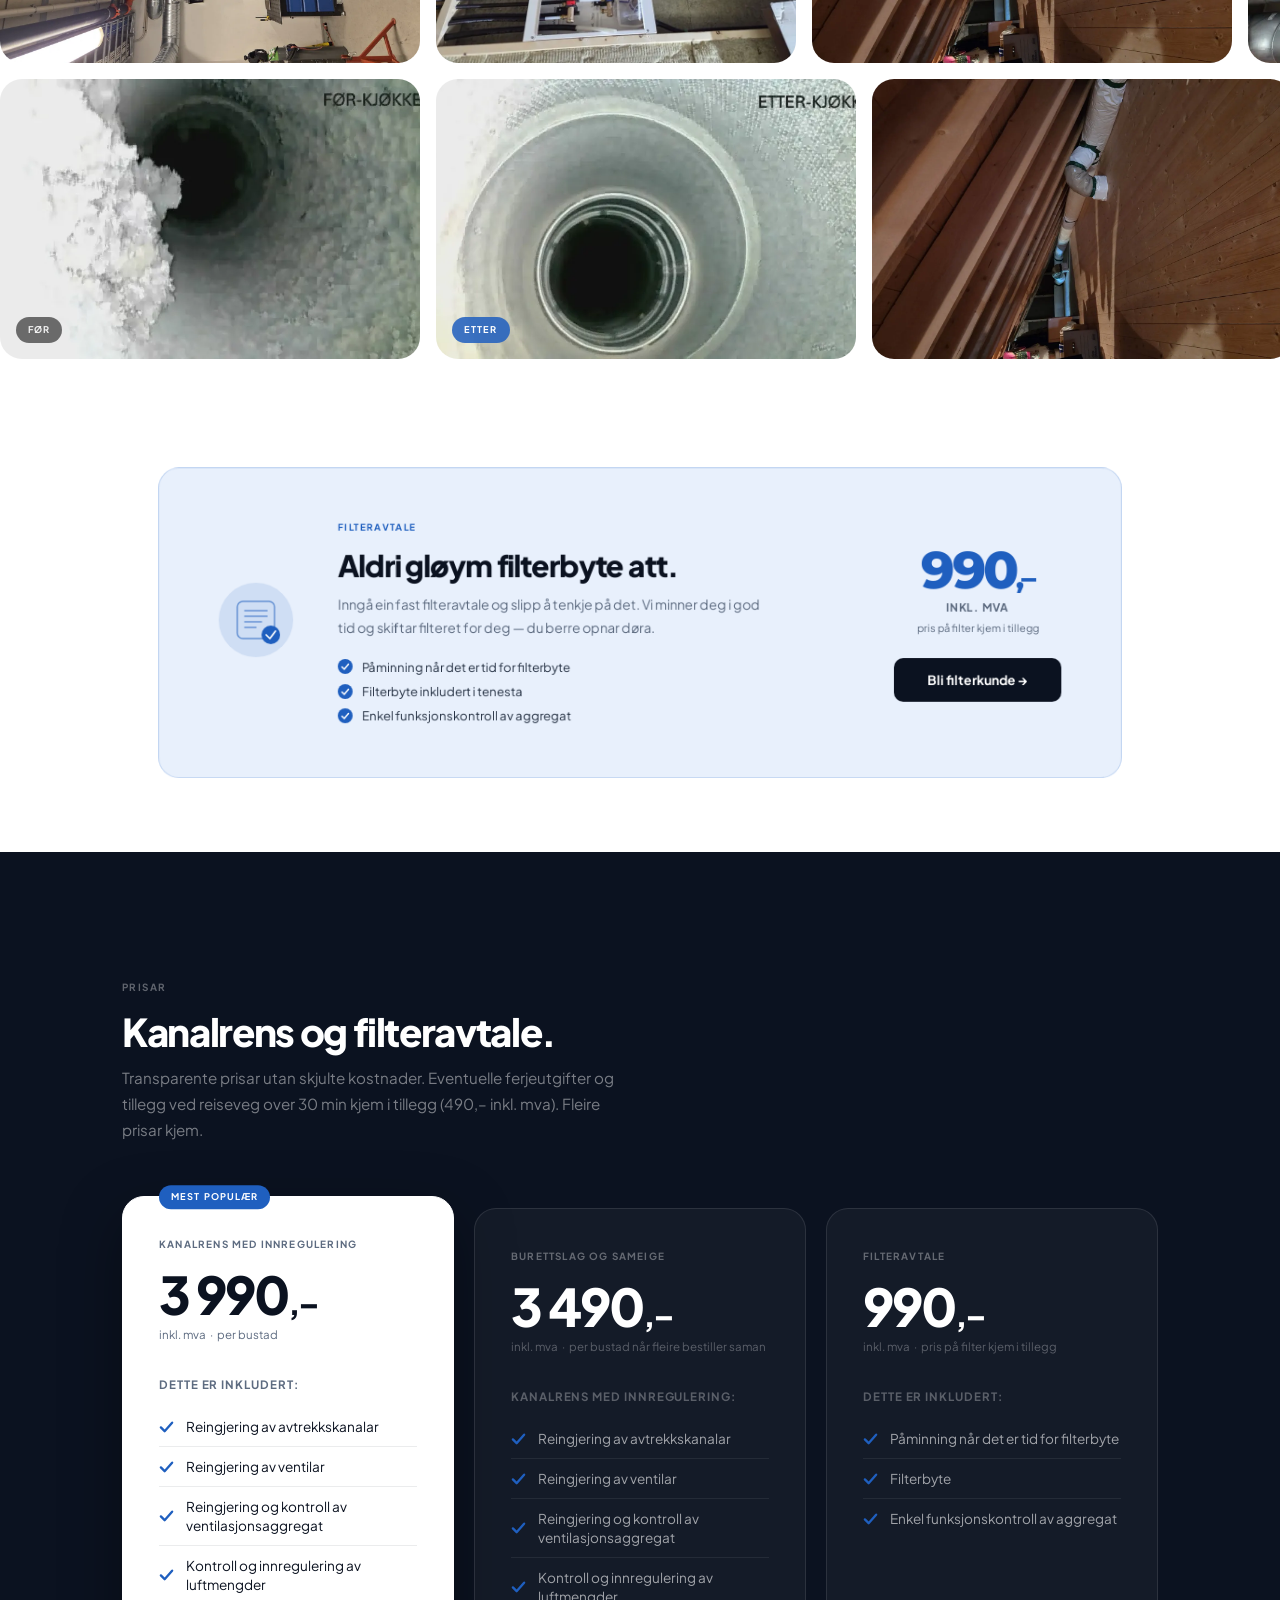
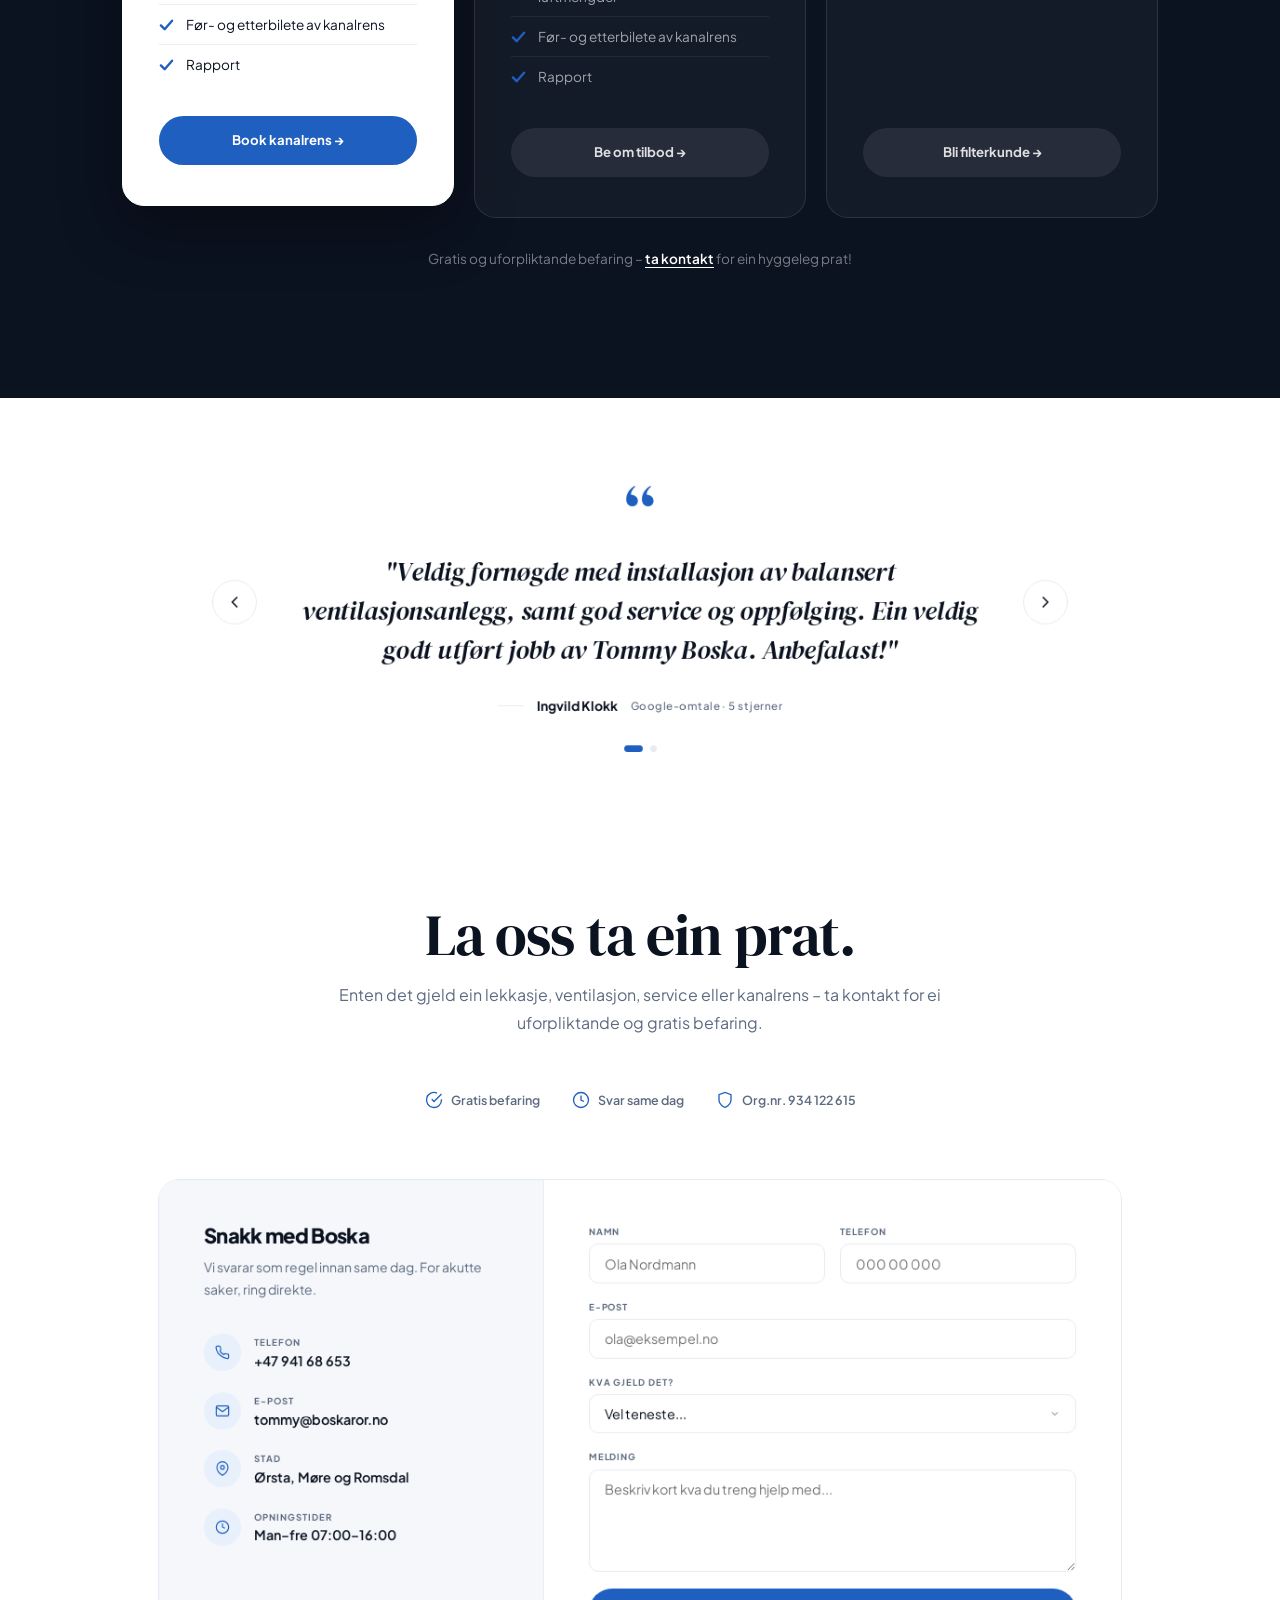
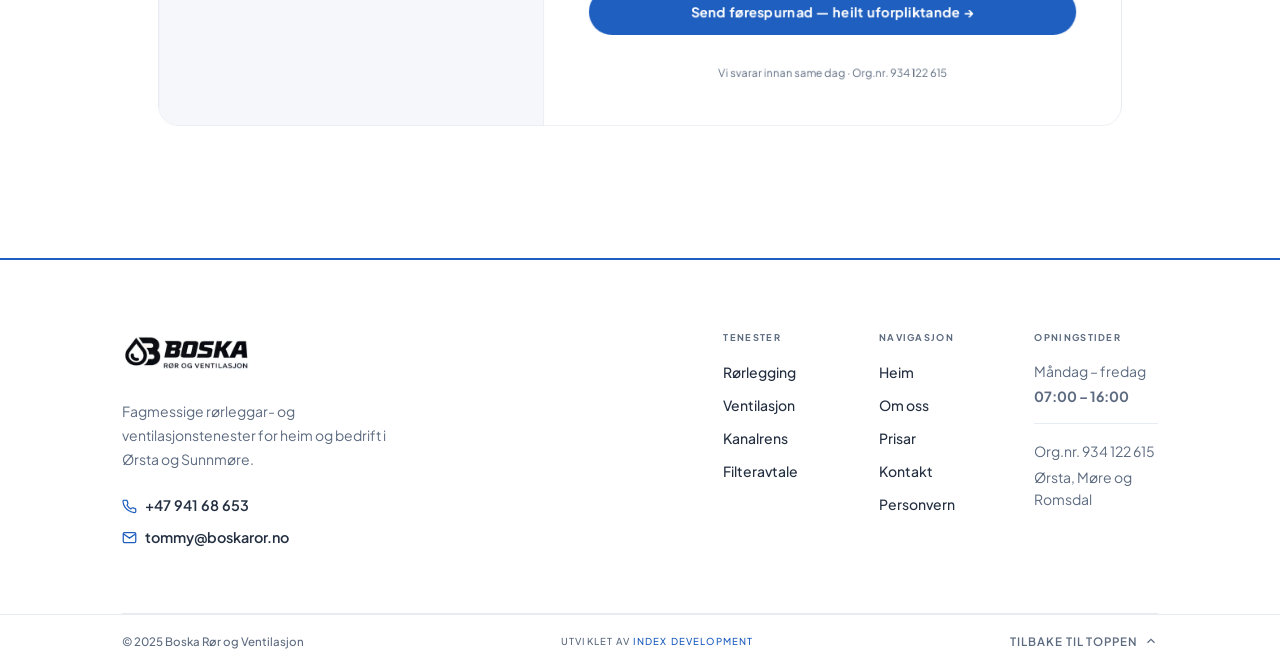
==== commit 690f2b4b: "SEO og ytelse: WebP-bilete, betre strukturert data, 404-side, ai-catalog og agent-skill Ingen synleg" ====
--- a/index.html
+++ b/index.html
@@ -3,18 +3,19 @@
 <head>
   <meta charset="UTF-8">
   <meta name="viewport" content="width=device-width, initial-scale=1.0, viewport-fit=cover">
-  <title>Boska Rør og Ventilasjon – Ventilasjon og rørlegging i Ørsta</title>
-  <meta name="description" content="Boska Rør og Ventilasjon leverer fagmessige rørleggar- og ventilasjonstenester i Ørsta. Grundig befaring, ærleg rådgjeving og varig handverk.">
+  <title>Rørleggar og ventilasjon i Ørsta – Boska Rør og Ventilasjon</title>
+  <meta name="description" content="Boska Rør og Ventilasjon i Ørsta: kanalrens med innregulering, filteravtale, ventilasjon og rørleggararbeid på Sunnmøre. Gratis befaring. Ring 941 68 653.">
   <link rel="icon" href="/favicon.svg" type="image/svg+xml">
   <link rel="canonical" href="https://boskaror.no/">
   <link rel="sitemap" type="application/xml" href="/sitemap.xml">
+  <link rel="ai-catalog" href="/.well-known/ai-catalog.json" type="application/json">
 
   <meta property="og:title" content="Boska Rør og Ventilasjon — Ventilasjon og rørlegging i Ørsta">
   <meta property="og:description" content="Fagmessige ventilasjons- og rørleggarløysingar for heim og bedrift i Ørsta og omegn. Gratis befaring.">
   <meta property="og:image" content="https://boskaror.no/bilder/ventilasjon-web.jpg">
   <meta property="og:image:width" content="1920">
   <meta property="og:image:height" content="1440">
-  <meta property="og:url" content="https://boskaror.no">
+  <meta property="og:url" content="https://boskaror.no/">
   <meta property="og:type" content="website">
   <meta property="og:locale" content="nn_NO">
   <meta property="og:site_name" content="Boska Rør og Ventilasjon">
@@ -26,20 +27,66 @@
   <script type="application/ld+json">
   {
     "@context": "https://schema.org",
-    "@type": "ProfessionalService",
-    "name": "Boska Rør og Ventilasjon",
-    "description": "Rørleggar- og ventilasjonstenester i Ørsta",
-    "address": {
-      "@type": "PostalAddress",
-      "addressLocality": "Ørsta",
-      "postalCode": "6156",
-      "addressCountry": "NO"
-    },
-    "telephone": "+4794168653",
-    "email": "tommy@boskaror.no",
-    "url": "https://boskaror.no",
-    "employee": { "@type": "Person", "name": "Tommy Boska" },
-    "priceRange": "990–3990 kr"
+    "@graph": [
+      {
+        "@type": ["Plumber", "HVACBusiness"],
+        "@id": "https://boskaror.no/#bedrift",
+        "name": "Boska Rør og Ventilasjon",
+        "description": "Rørleggar og ventilasjon i Ørsta: kanalrens med innregulering, filteravtale, service på ventilasjonsanlegg og rørleggararbeid for heim og bedrift på Sunnmøre.",
+        "url": "https://boskaror.no/",
+        "telephone": "+4794168653",
+        "email": "tommy@boskaror.no",
+        "logo": "https://boskaror.no/bilder/logo.png",
+        "image": [
+          "https://boskaror.no/bilder/ventilasjon-web.jpg",
+          "https://boskaror.no/bilder/storr-hero.jpg"
+        ],
+        "identifier": {
+          "@type": "PropertyValue",
+          "propertyID": "Organisasjonsnummer",
+          "value": "934122615"
+        },
+        "address": {
+          "@type": "PostalAddress",
+          "addressLocality": "Ørsta",
+          "postalCode": "6156",
+          "addressRegion": "Møre og Romsdal",
+          "addressCountry": "NO"
+        },
+        "geo": { "@type": "GeoCoordinates", "latitude": 62.18, "longitude": 6.14 },
+        "areaServed": [
+          { "@type": "City", "name": "Ørsta" },
+          { "@type": "AdministrativeArea", "name": "Sunnmøre" }
+        ],
+        "founder": { "@type": "Person", "name": "Tommy Boska" },
+        "employee": { "@type": "Person", "name": "Tommy Boska", "jobTitle": "Dagleg leiar" },
+        "knowsAbout": ["Ventilasjon", "Balansert ventilasjon", "Kanalrens", "Innregulering", "Filterbyte", "Rørlegging"],
+        "openingHoursSpecification": {
+          "@type": "OpeningHoursSpecification",
+          "dayOfWeek": ["Monday", "Tuesday", "Wednesday", "Thursday", "Friday"],
+          "opens": "07:00",
+          "closes": "16:00"
+        },
+        "priceRange": "990–3990 kr",
+        "hasOfferCatalog": {
+          "@type": "OfferCatalog",
+          "name": "Prisar",
+          "itemListElement": [
+            { "@type": "Offer", "itemOffered": { "@type": "Service", "name": "Kanalrens med innregulering" }, "price": "3990", "priceCurrency": "NOK" },
+            { "@type": "Offer", "itemOffered": { "@type": "Service", "name": "Kanalrens for burettslag og sameige, per bustad når fleire bestiller" }, "price": "3490", "priceCurrency": "NOK" },
+            { "@type": "Offer", "itemOffered": { "@type": "Service", "name": "Filteravtale" }, "price": "990", "priceCurrency": "NOK" }
+          ]
+        }
+      },
+      {
+        "@type": "WebSite",
+        "@id": "https://boskaror.no/#nettstad",
+        "url": "https://boskaror.no/",
+        "name": "Boska Rør og Ventilasjon",
+        "inLanguage": "nn-NO",
+        "publisher": { "@id": "https://boskaror.no/#bedrift" }
+      }
+    ]
   }
   </script>
 
@@ -54,6 +101,7 @@
   <style>[data-splash-seen] #splash{display:none!important}</style>
 </head>
 <body>
+<!--email_off-->
 
   <!-- SPLASH -->
   <div id="splash" aria-hidden="true">
@@ -76,7 +124,7 @@
   <header class="nav-header">
     <div class="container">
       <a href="#topp" class="logo">
-        <img src="/bilder/logo.png" alt="Boska Rør og Ventilasjon" class="nav-logo-img" width="320" height="101">
+        <img src="/bilder/logo.webp" alt="Boska Rør og Ventilasjon" class="nav-logo-img" width="320" height="101">
       </a>
       <nav class="nav-links" aria-label="Hovudnavigasjon">
         <a href="#tenester">Tenester</a>
@@ -102,7 +150,7 @@
     <section class="hero">
       <div class="hero-bg" aria-hidden="true">
         <img
-          src="/bilder/storr-hero.jpg"
+          src="/bilder/storr-hero.webp"
           alt=""
           width="1400" height="933"
           loading="eager"
@@ -150,7 +198,7 @@
           </div>
           <div class="img-shadow-wrap reveal from-right" style="--delay:.12s">
             <div class="split-stats-img">
-              <img src="/bilder/firmabil.jpg" alt="Boska firmabil i Ørsta" loading="lazy" width="750" height="742" decoding="async">
+              <img src="/bilder/firmabil.webp" alt="Boska firmabil i Ørsta" loading="lazy" width="750" height="742" decoding="async">
             </div>
           </div>
         </div>
@@ -170,7 +218,7 @@
 
         <a href="#kontakt" class="service-photo-card reveal from-left">
           <div class="spc-img">
-            <img src="/bilder/ventilasjon-web.jpg" alt="Ventilasjonsarbeid utført av Boska" loading="lazy" width="800" height="600" decoding="async">
+            <img src="/bilder/ventilasjon-web.webp" alt="Ventilasjonsarbeid utført av Boska" loading="lazy" width="800" height="600" decoding="async">
           </div>
           <div class="spc-overlay"></div>
           <div class="spc-content">
@@ -189,7 +237,7 @@
 
         <a href="#kontakt" class="service-photo-card reveal from-right" style="--delay:.08s">
           <div class="spc-img">
-            <img src="/bilder/person-web.jpg" alt="Tommy Boska – rørleggar" loading="lazy" width="800" height="600" decoding="async">
+            <img src="/bilder/person-web.webp" alt="Tommy Boska – rørleggar" loading="lazy" width="800" height="600" decoding="async">
           </div>
           <div class="spc-overlay"></div>
           <div class="spc-content">
@@ -322,30 +370,30 @@
       <!-- Rad 1 — scroller mot venstre -->
       <div class="marquee-track" aria-hidden="true">
         <div class="marquee-inner marquee-inner--left">
-          <div class="marquee-item"><img src="/bilder/arbeid1.jpg" alt="" loading="lazy" width="1400" height="1050" decoding="async"></div>
-          <div class="marquee-item marquee-item--tall"><img src="/bilder/person-web.jpg" alt="" loading="lazy" width="800" height="600" decoding="async"></div>
-          <div class="marquee-item"><img src="/bilder/arbeid2.jpg" alt="" loading="lazy" width="1400" height="1050" decoding="async"></div>
-          <div class="marquee-item"><img src="/bilder/ventilasjon-web.jpg" alt="" loading="lazy" width="800" height="600" decoding="async"></div>
+          <div class="marquee-item"><img src="/bilder/arbeid1.webp" alt="" loading="lazy" width="1400" height="1050" decoding="async"></div>
+          <div class="marquee-item marquee-item--tall"><img src="/bilder/person-web.webp" alt="" loading="lazy" width="800" height="600" decoding="async"></div>
+          <div class="marquee-item"><img src="/bilder/arbeid2.webp" alt="" loading="lazy" width="1400" height="1050" decoding="async"></div>
+          <div class="marquee-item"><img src="/bilder/ventilasjon-web.webp" alt="" loading="lazy" width="800" height="600" decoding="async"></div>
           <!-- duplikat for saumlaus loop -->
-          <div class="marquee-item" aria-hidden="true"><img src="/bilder/arbeid1.jpg" alt="" loading="lazy" width="1400" height="1050" decoding="async"></div>
-          <div class="marquee-item marquee-item--tall" aria-hidden="true"><img src="/bilder/person-web.jpg" alt="" loading="lazy" width="800" height="600" decoding="async"></div>
-          <div class="marquee-item" aria-hidden="true"><img src="/bilder/arbeid2.jpg" alt="" loading="lazy" width="1400" height="1050" decoding="async"></div>
-          <div class="marquee-item" aria-hidden="true"><img src="/bilder/ventilasjon-web.jpg" alt="" loading="lazy" width="800" height="600" decoding="async"></div>
+          <div class="marquee-item" aria-hidden="true"><img src="/bilder/arbeid1.webp" alt="" loading="lazy" width="1400" height="1050" decoding="async"></div>
+          <div class="marquee-item marquee-item--tall" aria-hidden="true"><img src="/bilder/person-web.webp" alt="" loading="lazy" width="800" height="600" decoding="async"></div>
+          <div class="marquee-item" aria-hidden="true"><img src="/bilder/arbeid2.webp" alt="" loading="lazy" width="1400" height="1050" decoding="async"></div>
+          <div class="marquee-item" aria-hidden="true"><img src="/bilder/ventilasjon-web.webp" alt="" loading="lazy" width="800" height="600" decoding="async"></div>
         </div>
       </div>
 
       <!-- Rad 2 — scroller mot høgre -->
       <div class="marquee-track" aria-hidden="true">
         <div class="marquee-inner marquee-inner--right">
-          <div class="marquee-item"><img src="/bilder/for-kjokken.jpg" alt="" loading="lazy" width="680" height="510" decoding="async"><div class="marquee-label">Før</div></div>
-          <div class="marquee-item"><img src="/bilder/etter-kjokken.jpg" alt="" loading="lazy" width="680" height="510" decoding="async"><div class="marquee-label marquee-label--after">Etter</div></div>
-          <div class="marquee-item"><img src="/bilder/arbeid2.jpg" alt="" loading="lazy" width="1400" height="1050" decoding="async"></div>
-          <div class="marquee-item"><img src="/bilder/arbeid1.jpg" alt="" loading="lazy" width="1400" height="1050" decoding="async"></div>
+          <div class="marquee-item"><img src="/bilder/for-kjokken.webp" alt="" loading="lazy" width="680" height="510" decoding="async"><div class="marquee-label">Før</div></div>
+          <div class="marquee-item"><img src="/bilder/etter-kjokken.webp" alt="" loading="lazy" width="680" height="510" decoding="async"><div class="marquee-label marquee-label--after">Etter</div></div>
+          <div class="marquee-item"><img src="/bilder/arbeid2.webp" alt="" loading="lazy" width="1400" height="1050" decoding="async"></div>
+          <div class="marquee-item"><img src="/bilder/arbeid1.webp" alt="" loading="lazy" width="1400" height="1050" decoding="async"></div>
           <!-- duplikat -->
-          <div class="marquee-item" aria-hidden="true"><img src="/bilder/for-kjokken.jpg" alt="" loading="lazy" width="680" height="510" decoding="async"><div class="marquee-label">Før</div></div>
-          <div class="marquee-item" aria-hidden="true"><img src="/bilder/etter-kjokken.jpg" alt="" loading="lazy" width="680" height="510" decoding="async"><div class="marquee-label marquee-label--after">Etter</div></div>
-          <div class="marquee-item" aria-hidden="true"><img src="/bilder/arbeid2.jpg" alt="" loading="lazy" width="1400" height="1050" decoding="async"></div>
-          <div class="marquee-item" aria-hidden="true"><img src="/bilder/arbeid1.jpg" alt="" loading="lazy" width="1400" height="1050" decoding="async"></div>
+          <div class="marquee-item" aria-hidden="true"><img src="/bilder/for-kjokken.webp" alt="" loading="lazy" width="680" height="510" decoding="async"><div class="marquee-label">Før</div></div>
+          <div class="marquee-item" aria-hidden="true"><img src="/bilder/etter-kjokken.webp" alt="" loading="lazy" width="680" height="510" decoding="async"><div class="marquee-label marquee-label--after">Etter</div></div>
+          <div class="marquee-item" aria-hidden="true"><img src="/bilder/arbeid2.webp" alt="" loading="lazy" width="1400" height="1050" decoding="async"></div>
+          <div class="marquee-item" aria-hidden="true"><img src="/bilder/arbeid1.webp" alt="" loading="lazy" width="1400" height="1050" decoding="async"></div>
         </div>
       </div>
 
@@ -629,7 +677,7 @@
 
         <div class="footer-brand">
           <a href="#topp" class="footer-logo-link">
-            <img src="/bilder/logo.png" alt="Boska Rør og Ventilasjon" class="footer-logo-img" width="320" height="101" loading="lazy" decoding="async">
+            <img src="/bilder/logo.webp" alt="Boska Rør og Ventilasjon" class="footer-logo-img" width="320" height="101" loading="lazy" decoding="async">
           </a>
           <p class="footer-tagline">Fagmessige rørleggar- og ventilasjonstenester for heim og bedrift i Ørsta og Sunnmøre.</p>
           <div class="footer-contact-row">
@@ -685,7 +733,7 @@
     </div>
   </footer>
 
-  <a href="tel:+4794168653" class="floating-call" aria-label="Ring oss no">
+  <a href="tel:+4794168653" class="floating-call" aria-label="Ring no, 941 68 653">
     <svg width="16" height="16" viewBox="0 0 24 24" fill="none" stroke="currentColor" stroke-width="2.5" aria-hidden="true">
       <path d="M22 16.92v3a2 2 0 0 1-2.18 2 19.79 19.79 0 0 1-8.63-3.07A19.5 19.5 0 0 1 4.69 13a19.79 19.79 0 0 1-3.07-8.67A2 2 0 0 1 3.62 2h3a2 2 0 0 1 2 1.72c.127.96.361 1.903.7 2.81a2 2 0 0 1-.45 2.11L8.09 9.91a16 16 0 0 0 6 6l1.27-1.27a2 2 0 0 1 2.11-.45c.907.339 1.85.573 2.81.7A2 2 0 0 1 22 16.92z"/>
     </svg>
@@ -694,5 +742,6 @@
 
   <script src="/main.js" defer></script>
   <script src="/chatbot-widget.js" defer></script>
+<!--/email_off-->
 </body>
 </html>
--- a/style.css
+++ b/style.css
@@ -57,6 +57,13 @@
               transform .9s cubic-bezier(.22,1,.36,1) var(--delay);
 }
 .reveal.in { opacity: 1; transform: none; }
+
+/* Heroen kjem inn med CSS i staden for å vente på main.js (same rørsle, men
+   tittelen blir teikna med ein gong, så LCP ikkje ventar på JavaScript). */
+.hero .reveal { animation: heroReveal .9s cubic-bezier(.22,1,.36,1) calc(var(--delay) + 60ms) both; }
+.hero .hero-tagline.reveal { animation-delay: calc(var(--delay) + 150ms); }
+.hero .hero-cta-actions.reveal { animation-delay: calc(var(--delay) + 240ms); }
+@keyframes heroReveal { from { opacity: 0; transform: translateY(28px); } to { opacity: 1; transform: none; } }
 
 .reveal.from-left  { transform: translateX(-48px); }
 .reveal.from-right { transform: translateX(48px); }
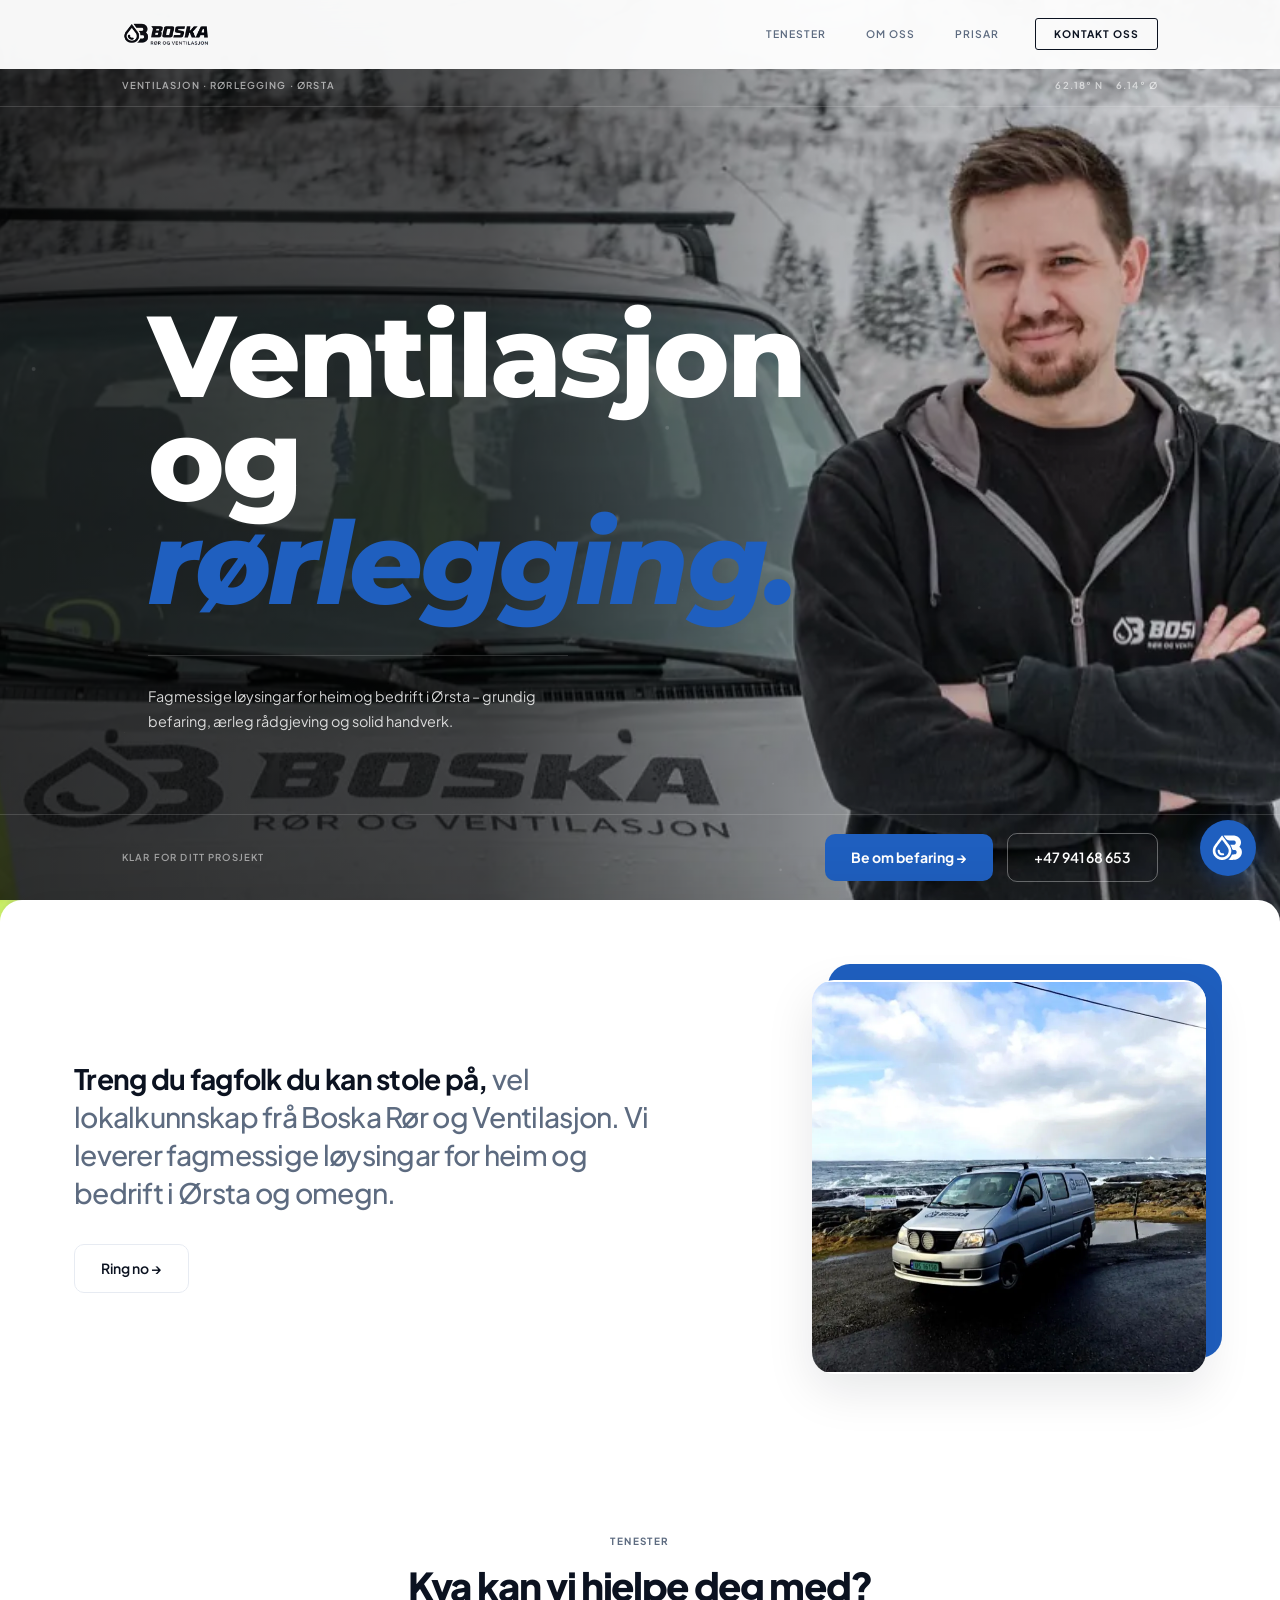
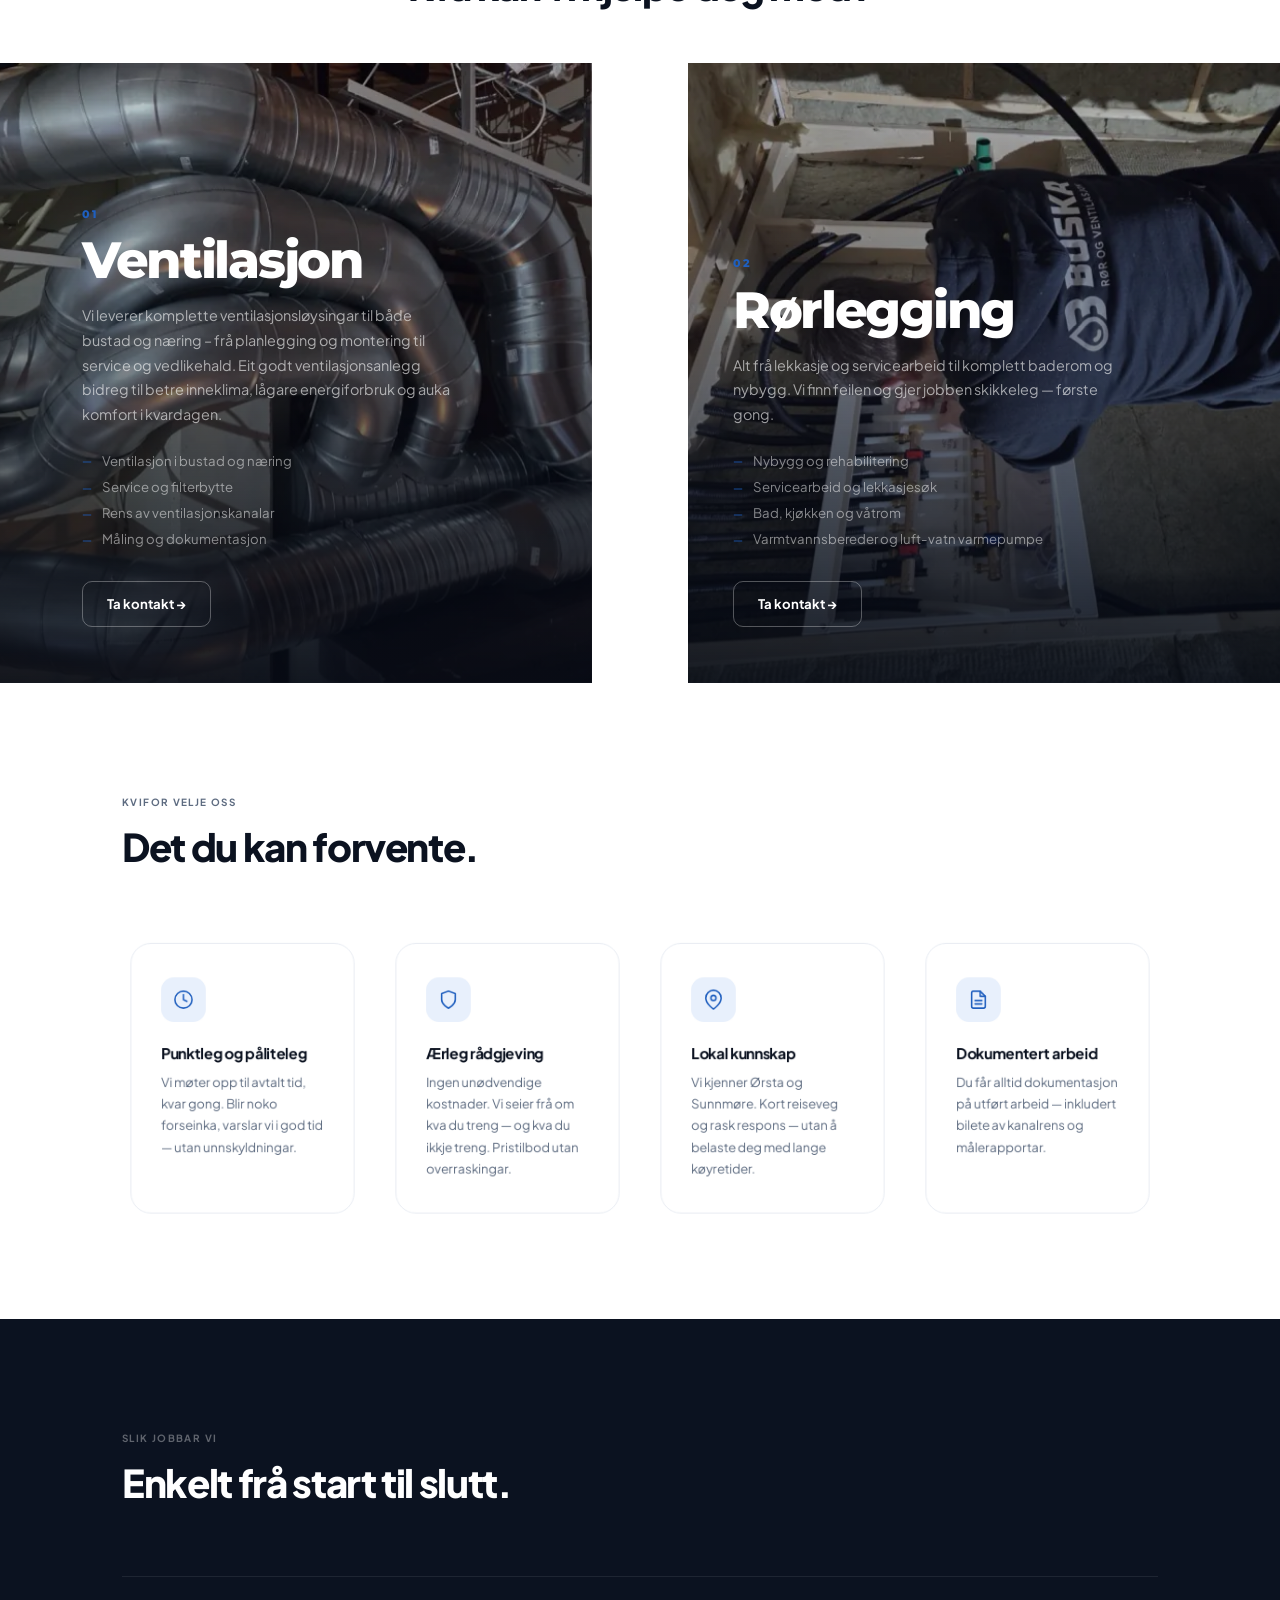
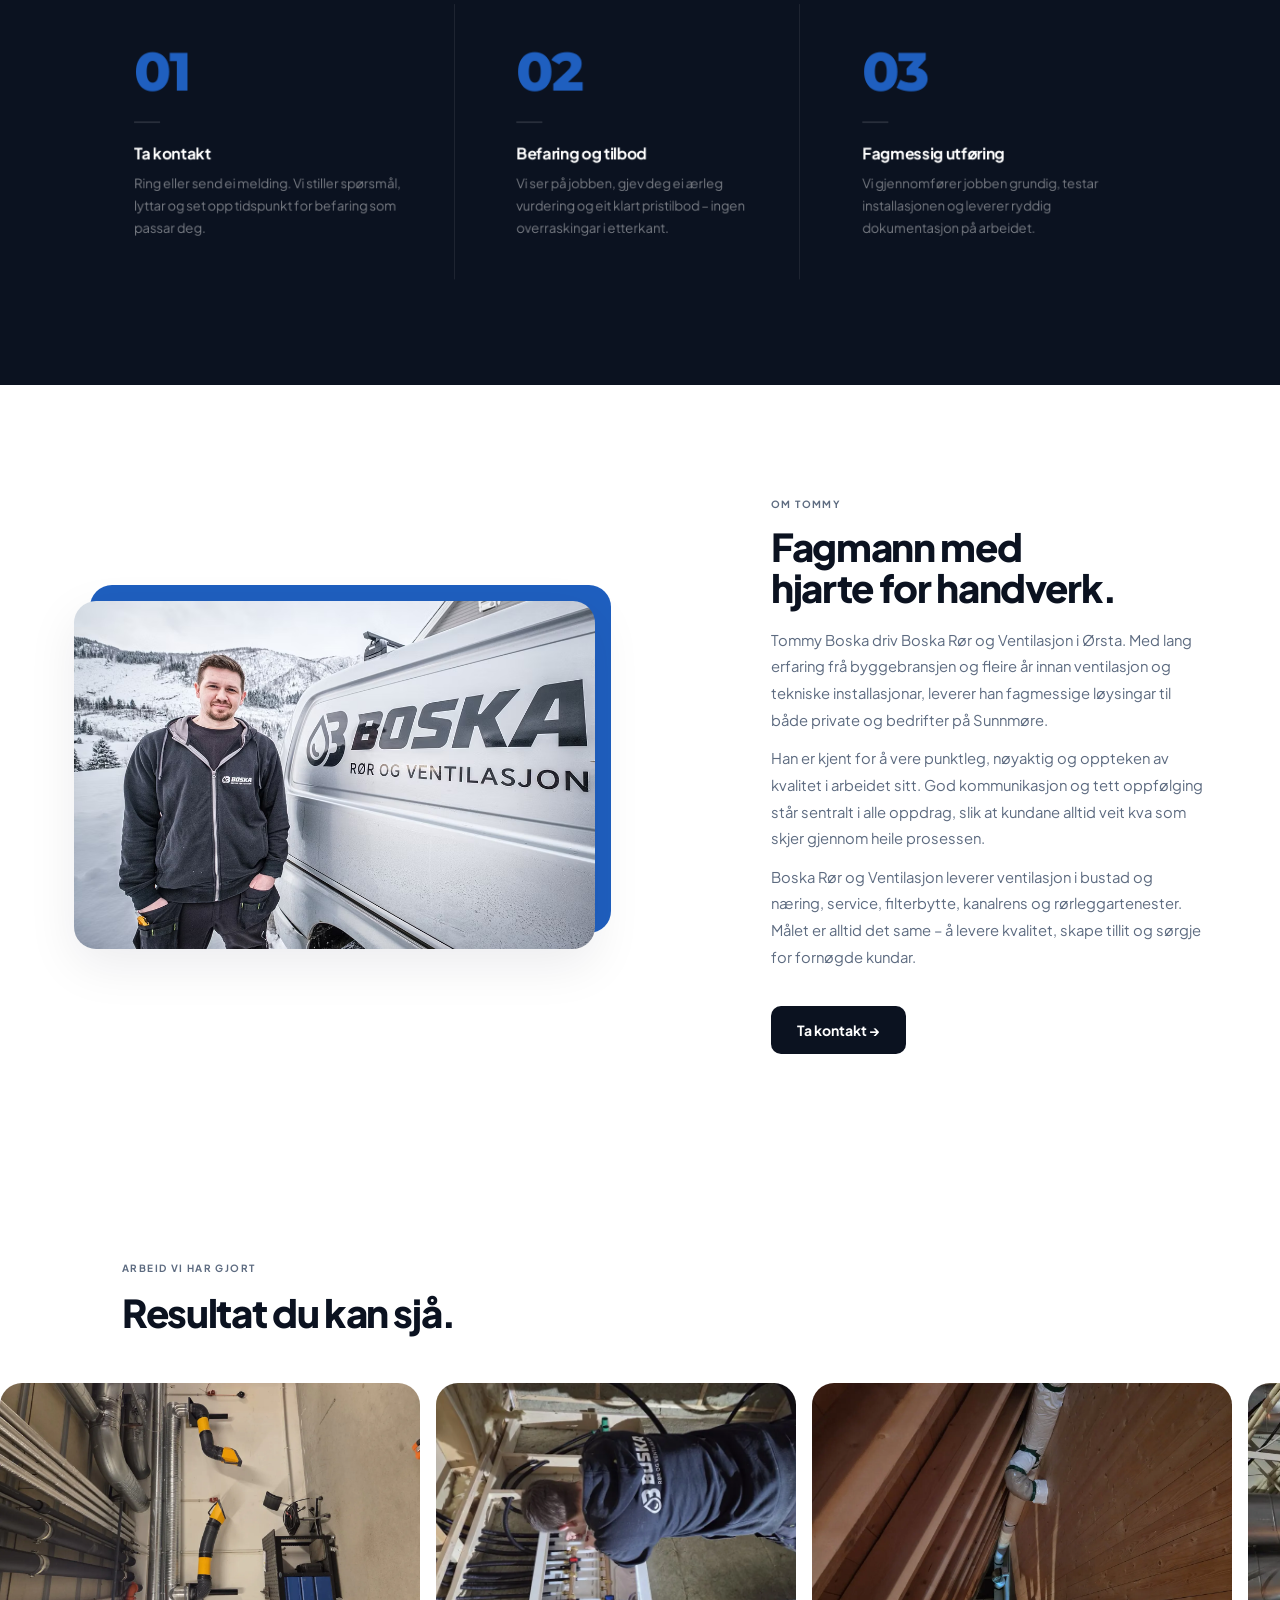
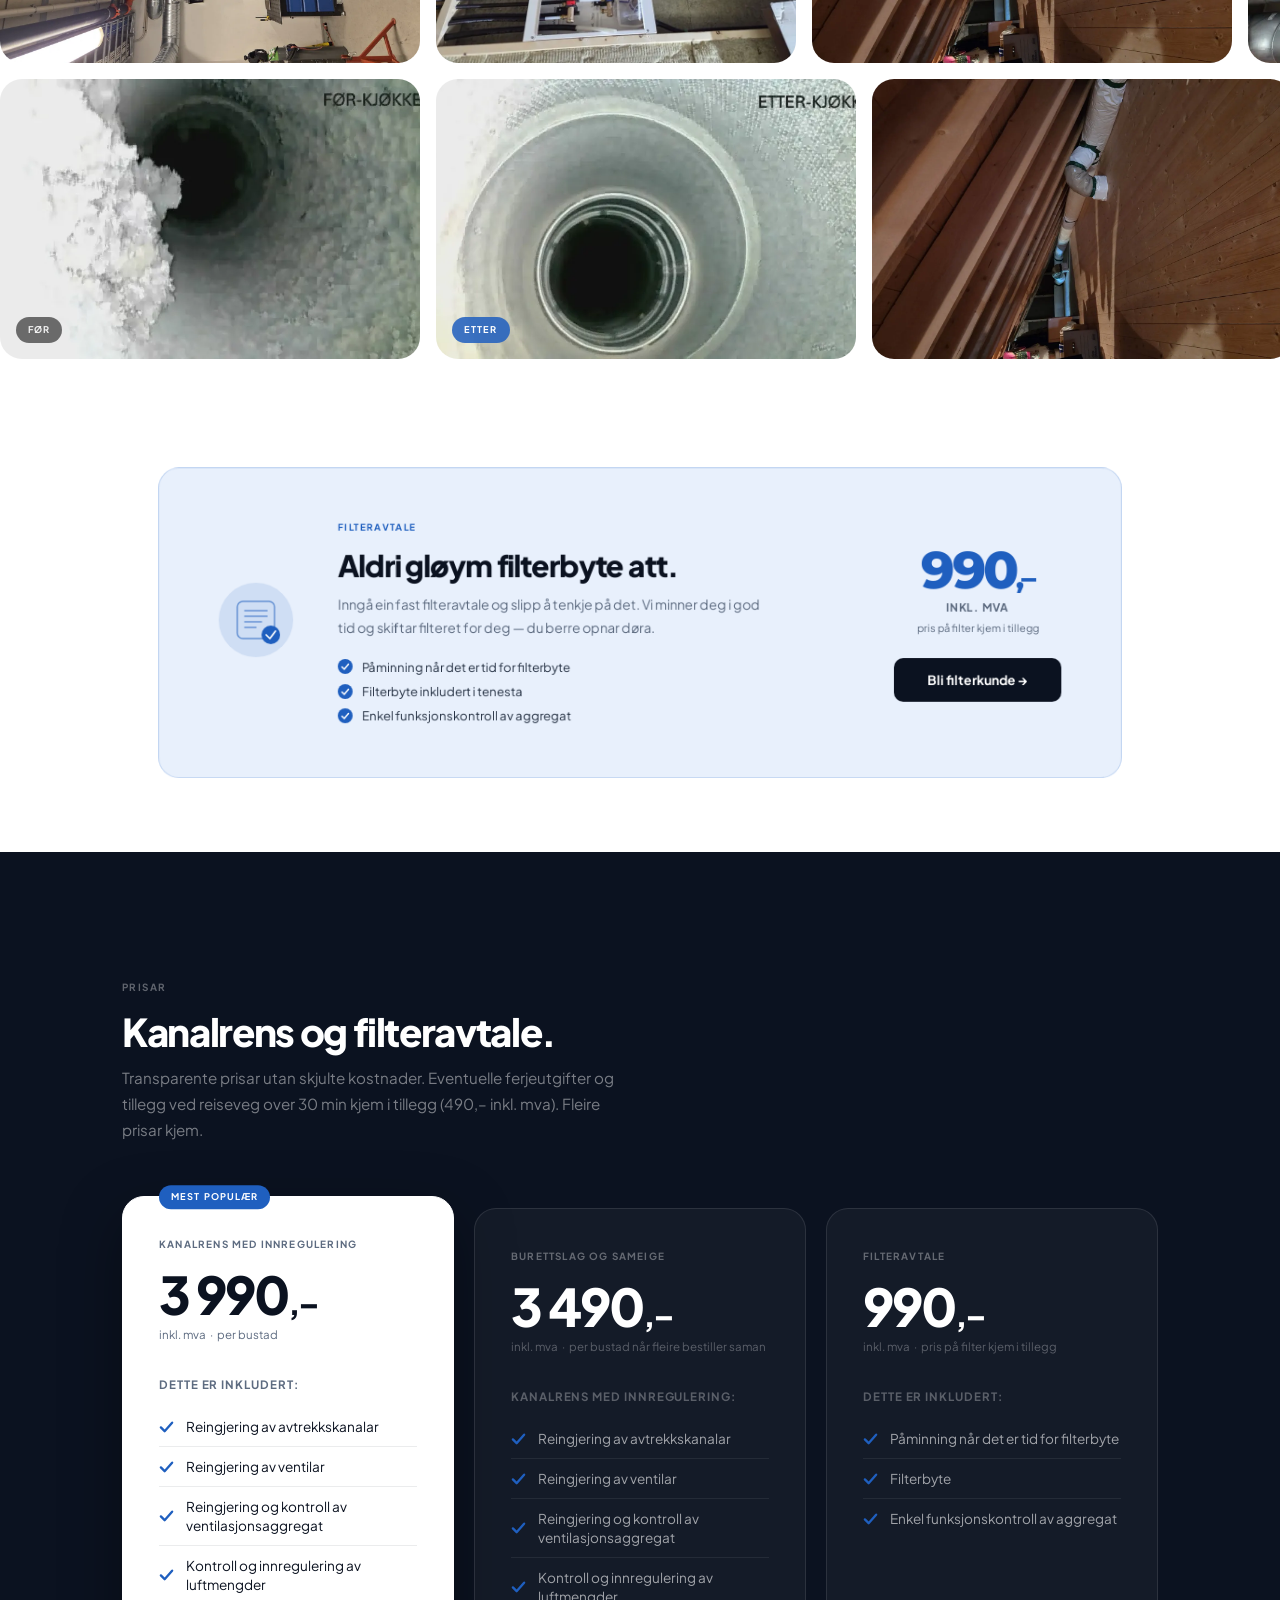
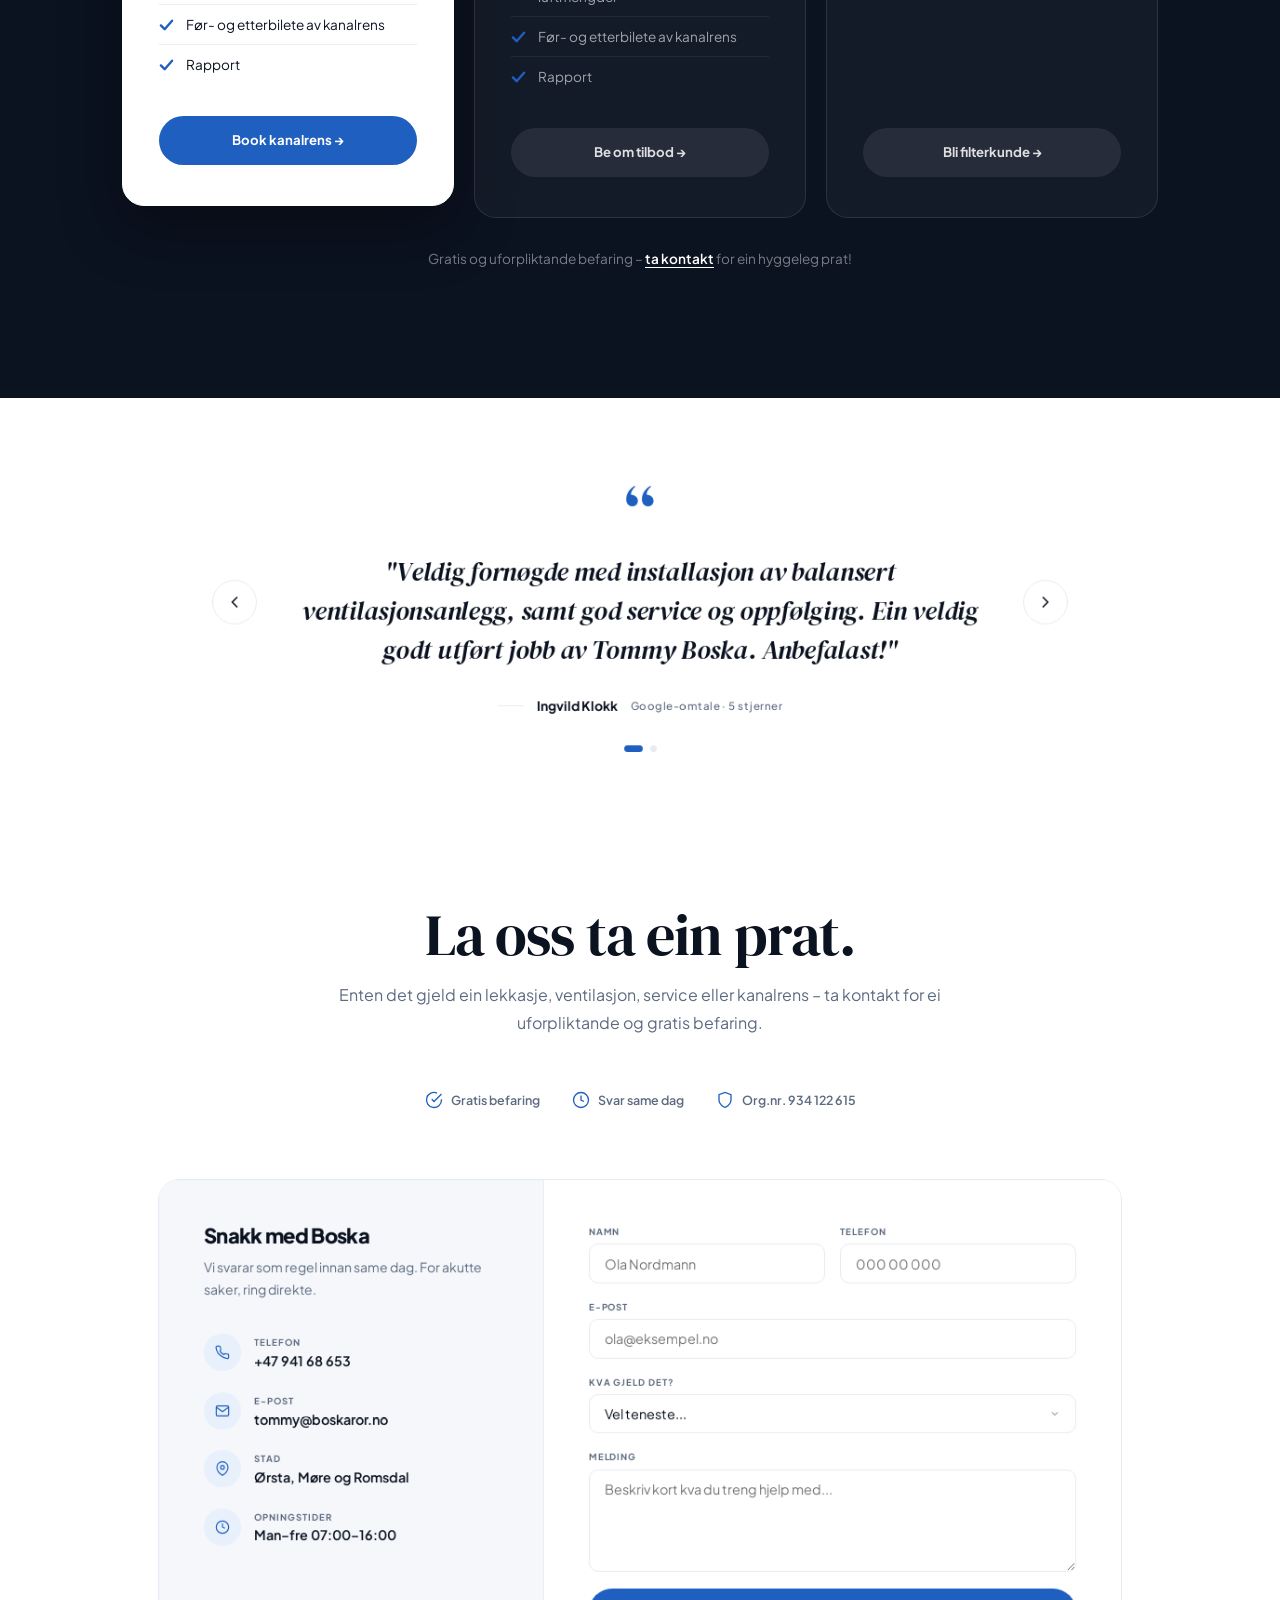
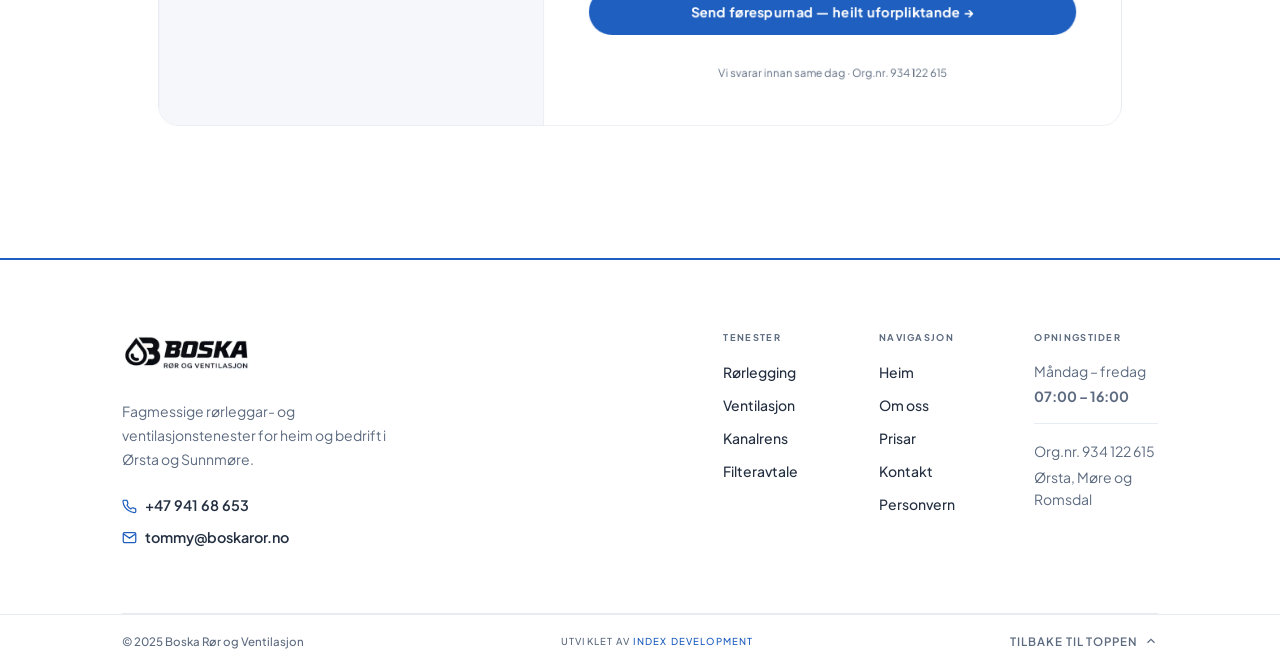
==== commit b3ce2ed2: "ARD-manifest på /.well-known/ard.json med rel="ard" Co-Authored-By: Claude Opus 5.5 <noreply@anthrop" ====
--- a/index.html
+++ b/index.html
@@ -8,7 +8,7 @@
   <link rel="icon" href="/favicon.svg" type="image/svg+xml">
   <link rel="canonical" href="https://boskaror.no/">
   <link rel="sitemap" type="application/xml" href="/sitemap.xml">
-  <link rel="ai-catalog" href="/.well-known/ai-catalog.json" type="application/json">
+  <link rel="ard" href="/.well-known/ard.json" type="application/json">
 
   <meta property="og:title" content="Boska Rør og Ventilasjon — Ventilasjon og rørlegging i Ørsta">
   <meta property="og:description" content="Fagmessige ventilasjons- og rørleggarløysingar for heim og bedrift i Ørsta og omegn. Gratis befaring.">
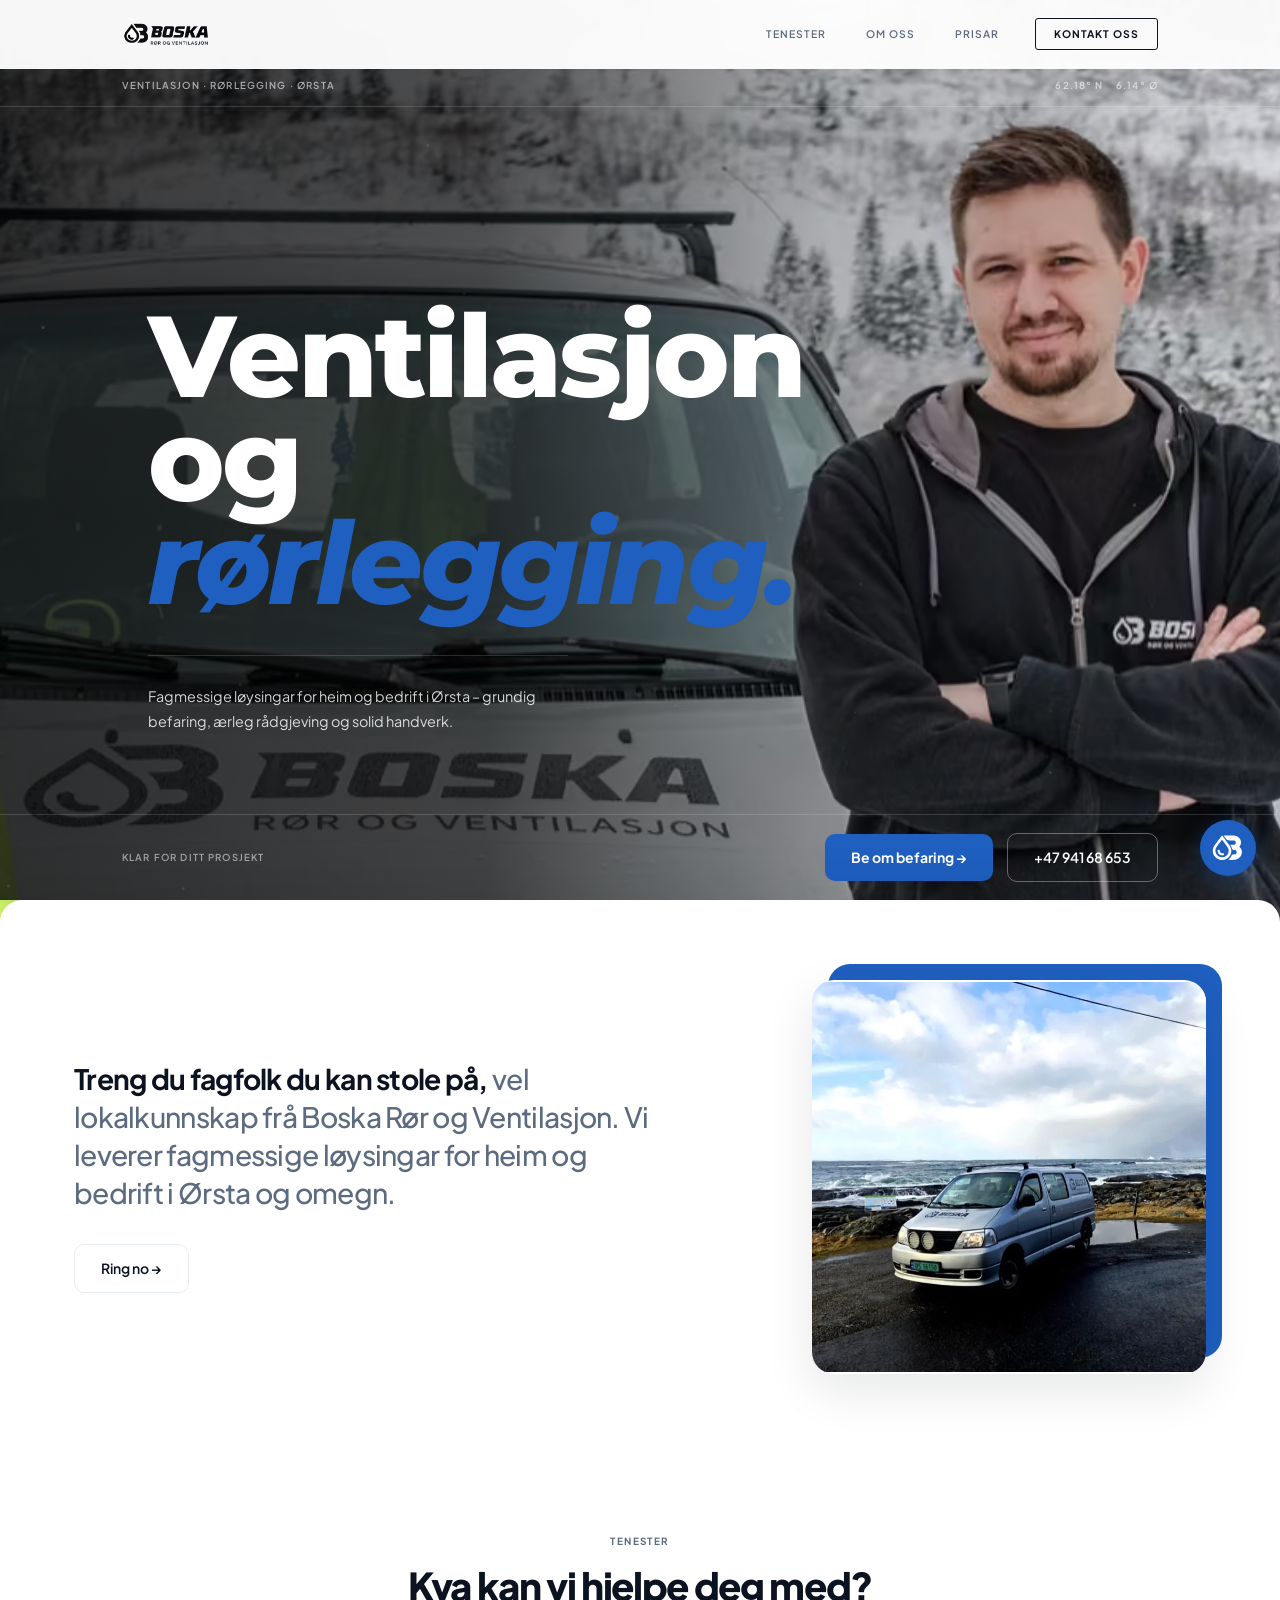
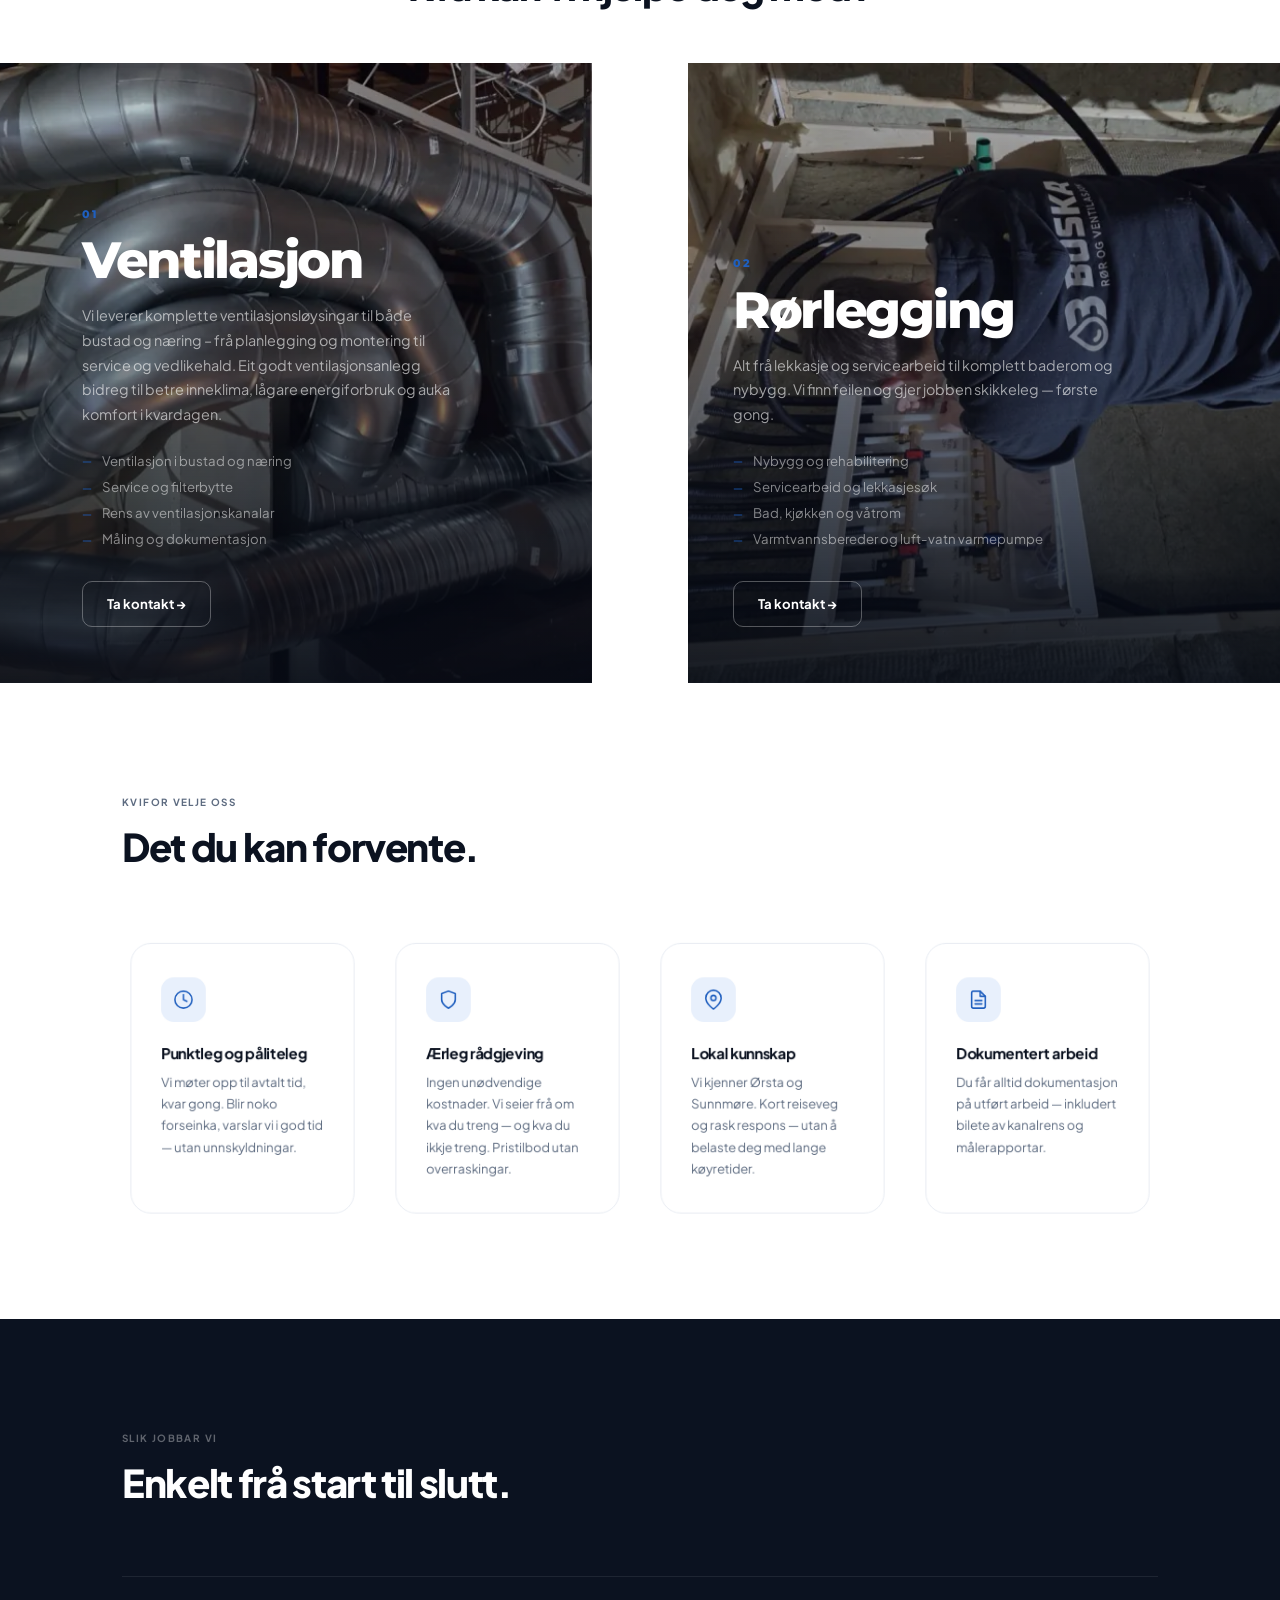
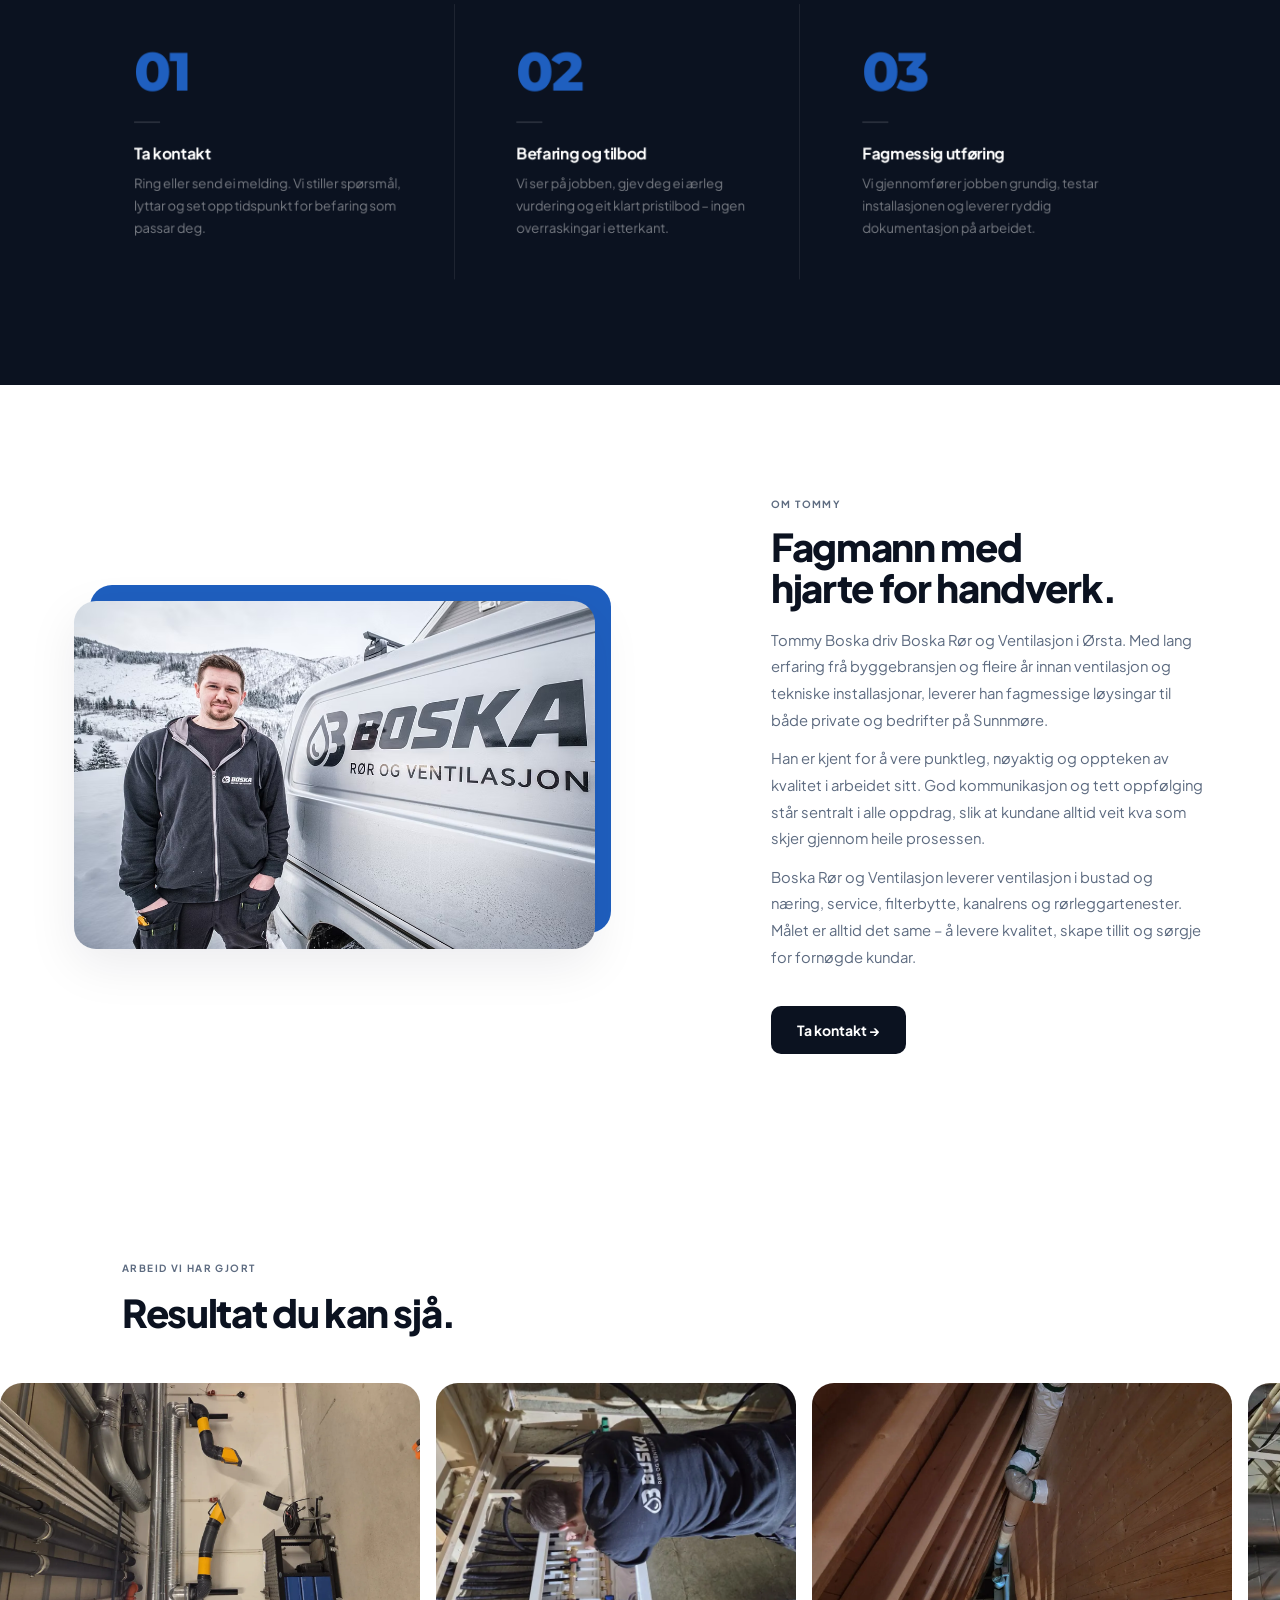
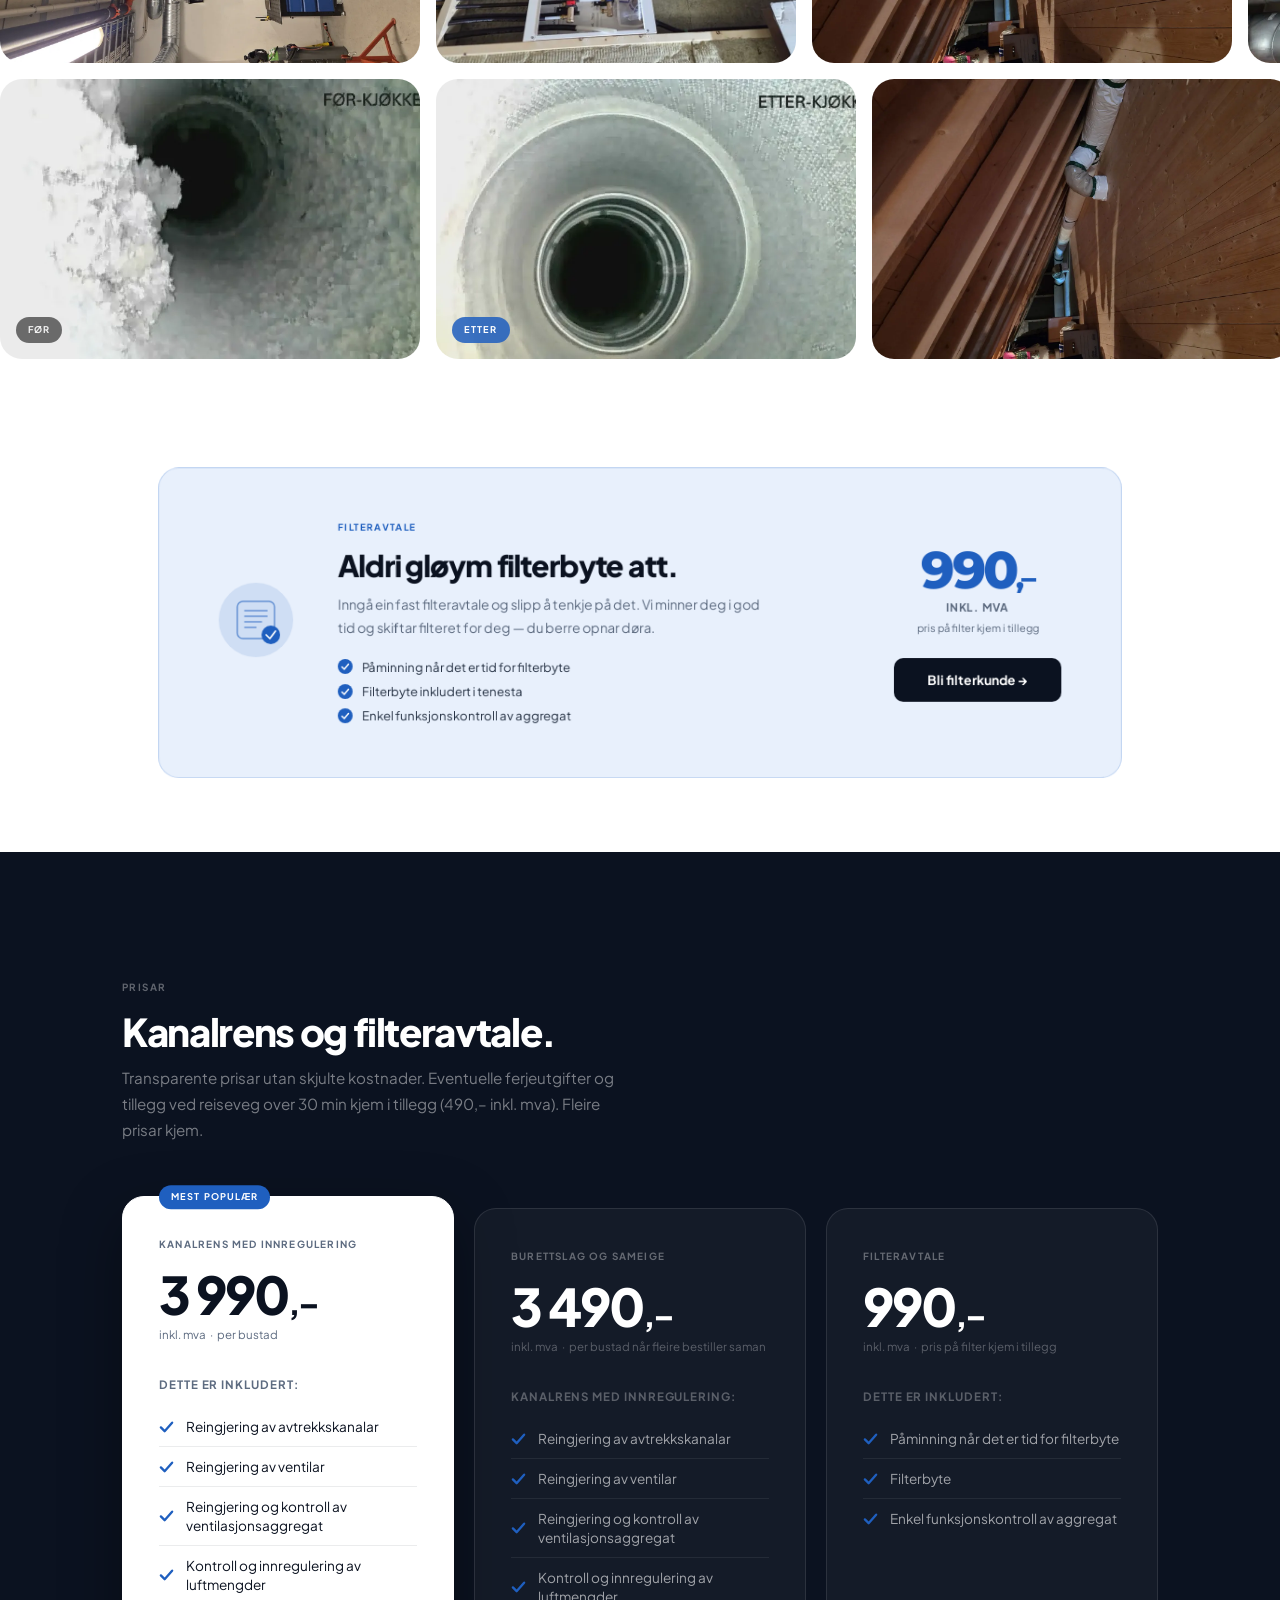
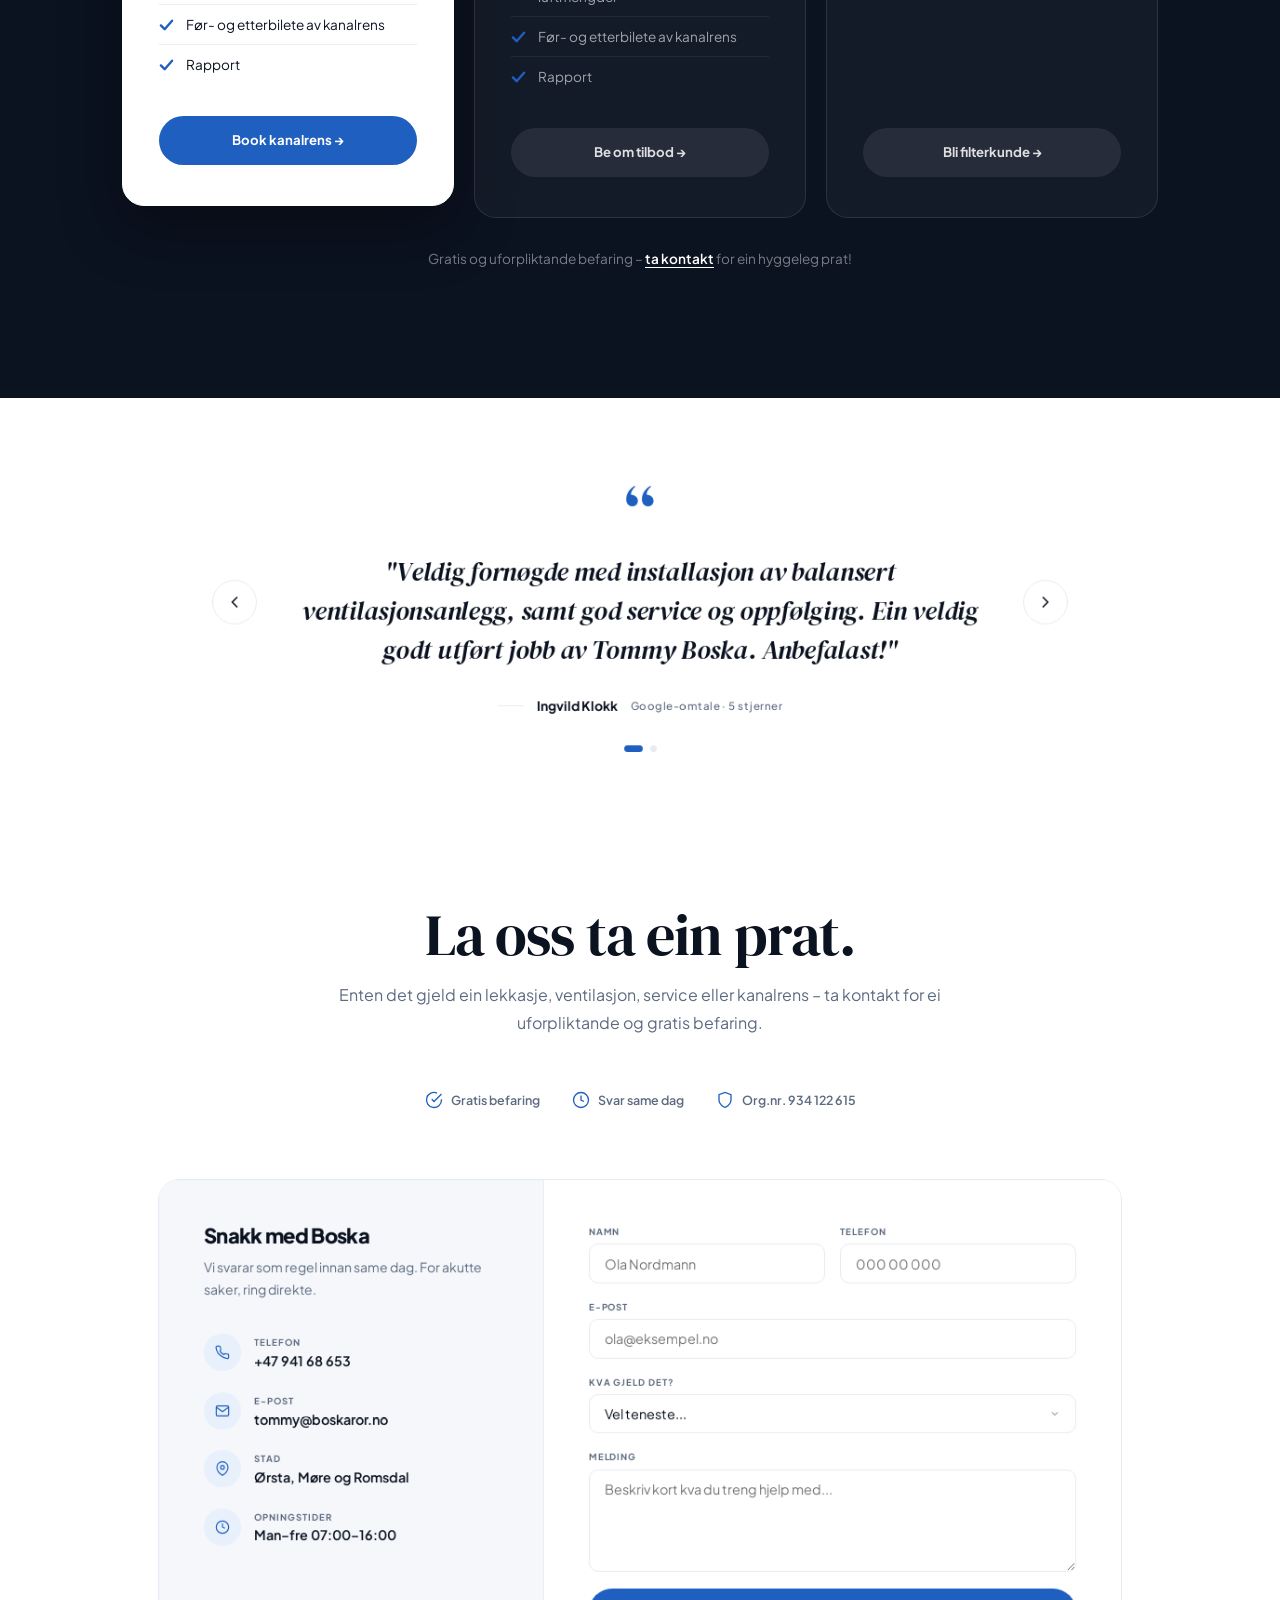
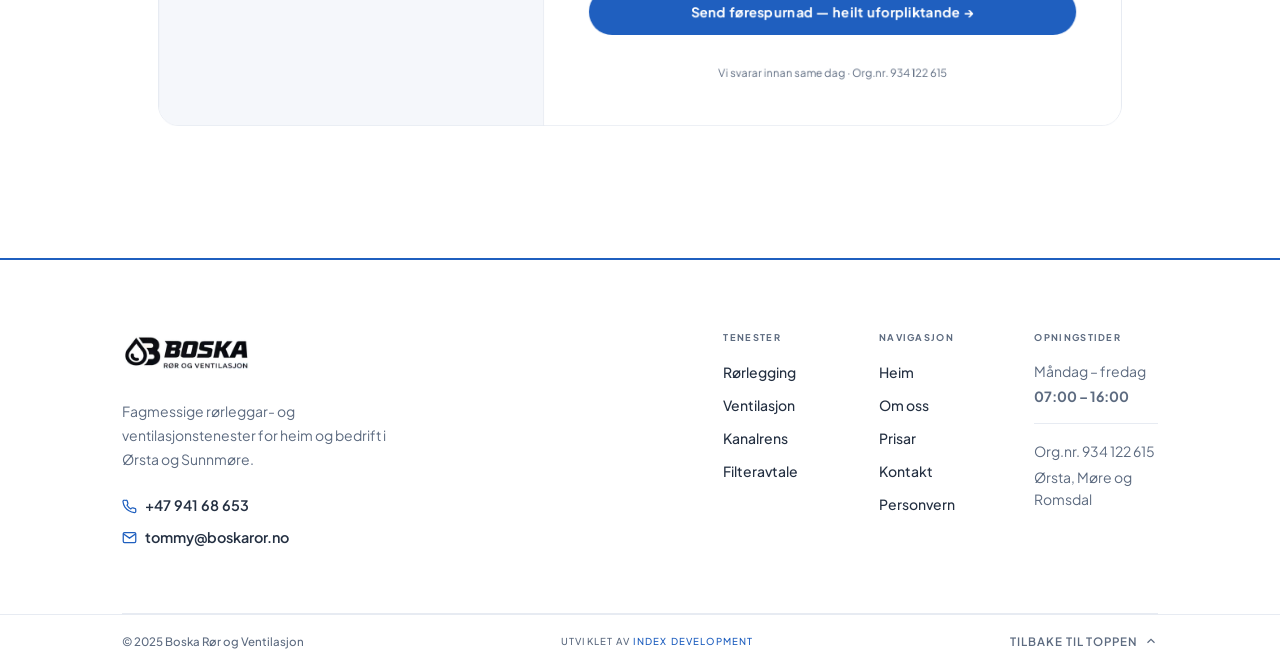
==== commit a1da0ad8: "Lettare logo og AVIF-heroebilete Co-Authored-By: Claude Opus 5.5 <noreply@anthropic.com>" ====
--- a/index.html
+++ b/index.html
@@ -149,6 +149,8 @@
     <!-- HERO -->
     <section class="hero">
       <div class="hero-bg" aria-hidden="true">
+        <picture>
+        <source srcset="/bilder/storr-hero.avif" type="image/avif">
         <img
           src="/bilder/storr-hero.webp"
           alt=""
@@ -157,6 +159,7 @@
           fetchpriority="high"
           decoding="sync"
         >
+        </picture>
       </div>
       <div class="hero-meta-bar">
         <div class="container">
--- a/style.css
+++ b/style.css
@@ -252,6 +252,7 @@
   position: absolute; inset: 0; z-index: 0;
   pointer-events: none;
 }
+.hero-bg picture { display: contents; }
 .hero-bg img {
   width: 100%; height: 100%;
   object-fit: cover; object-position: right 18%;
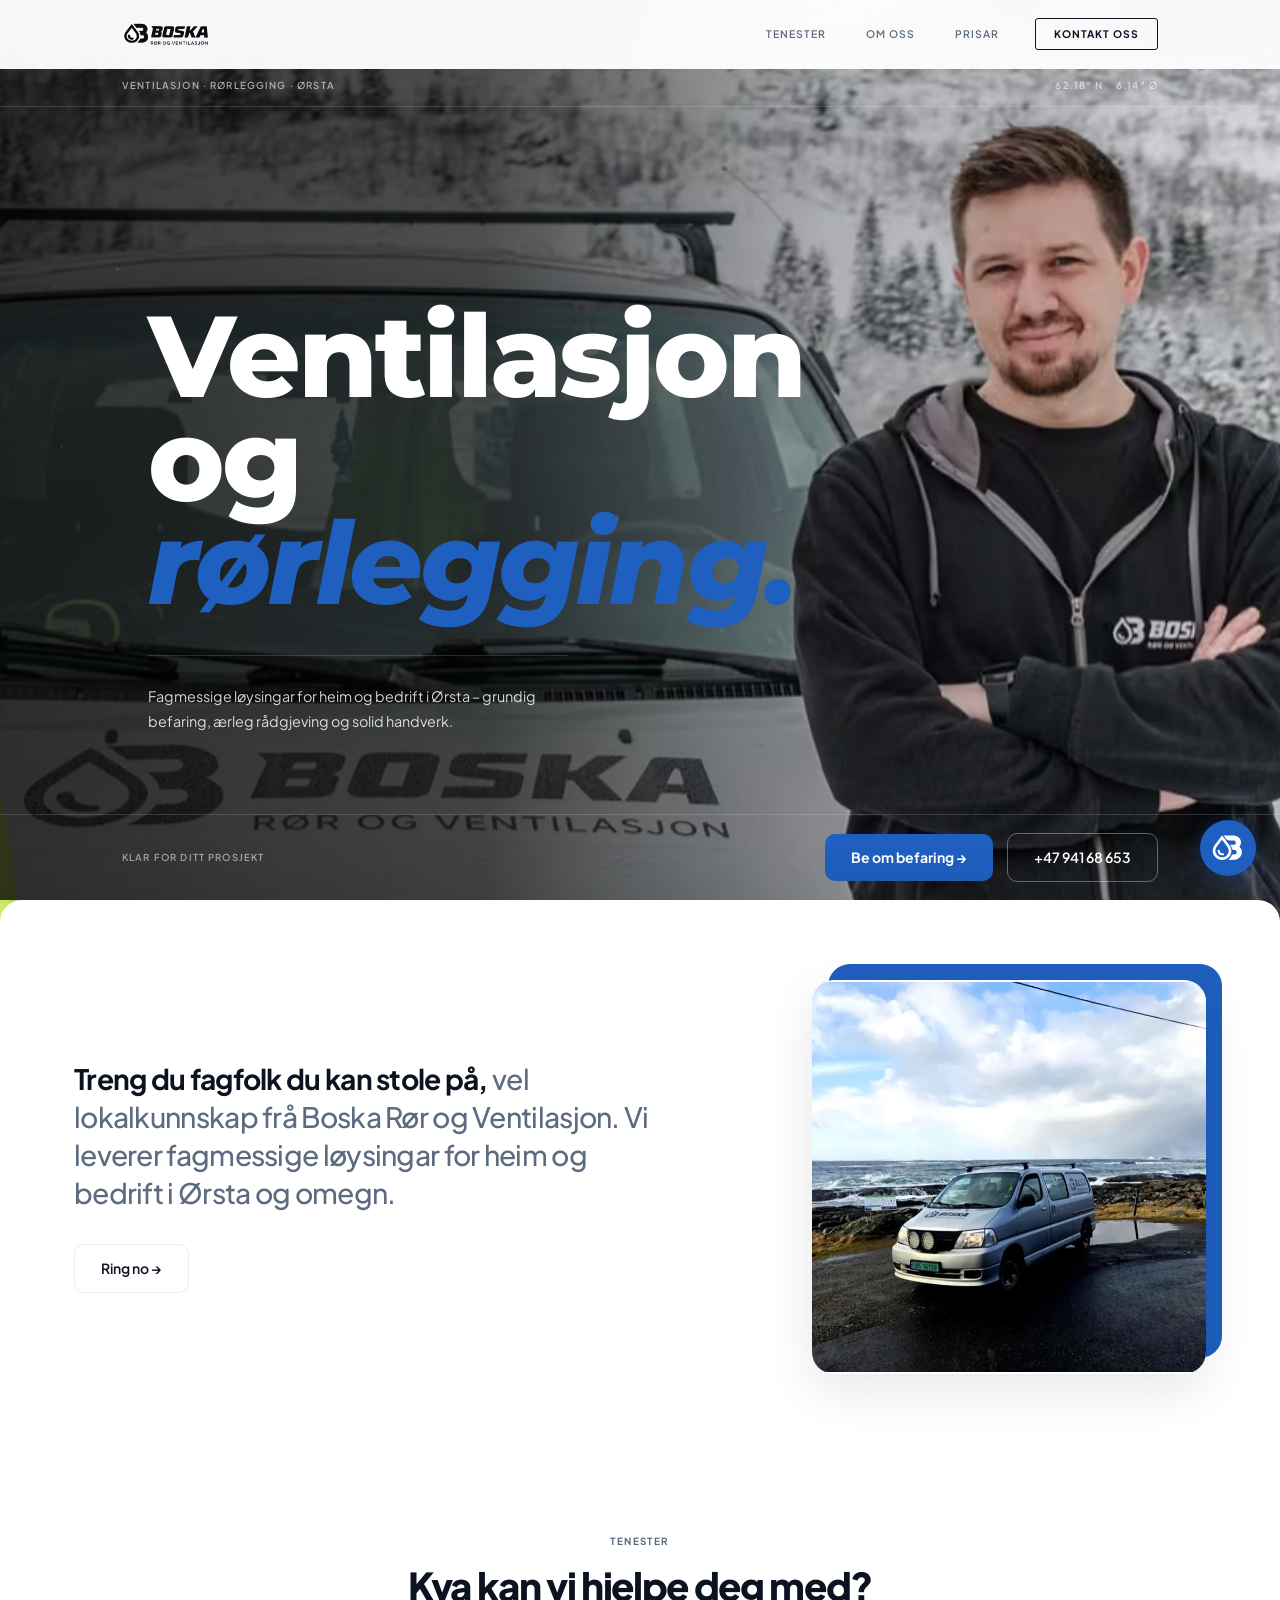
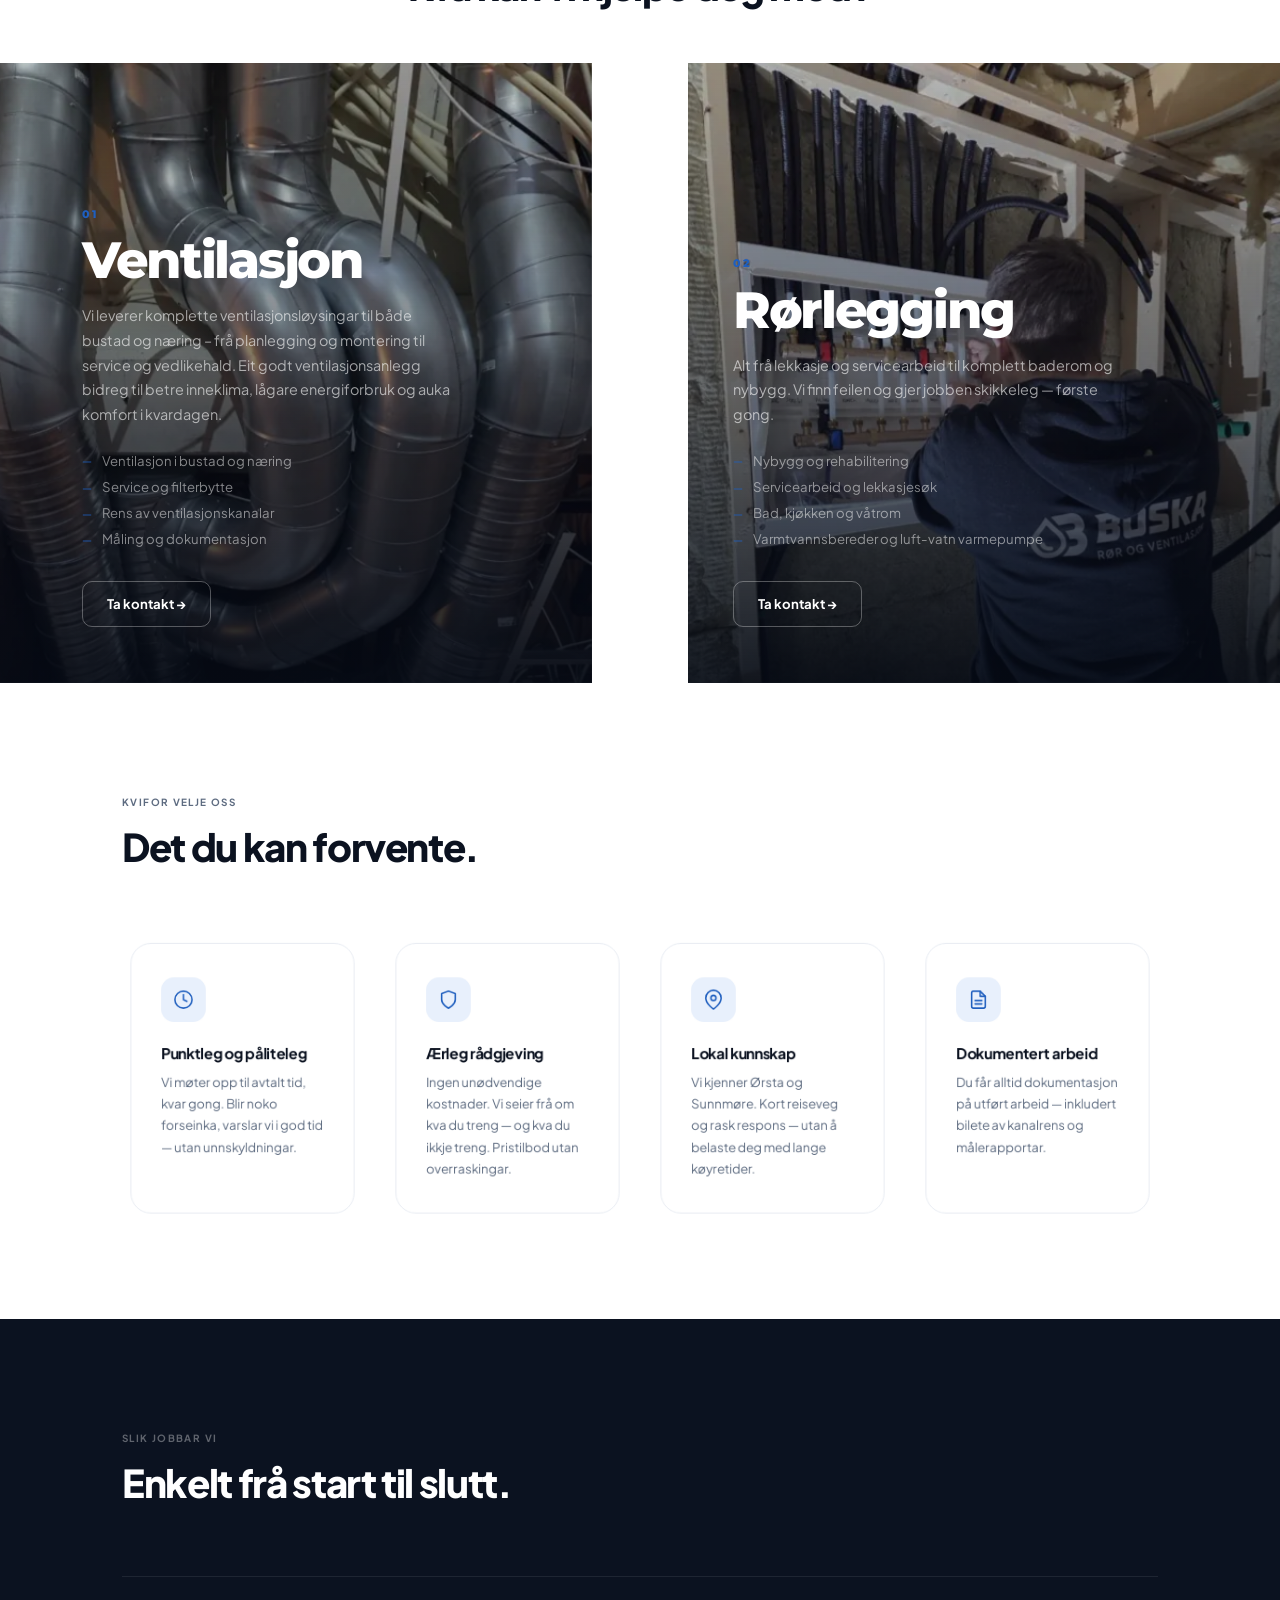
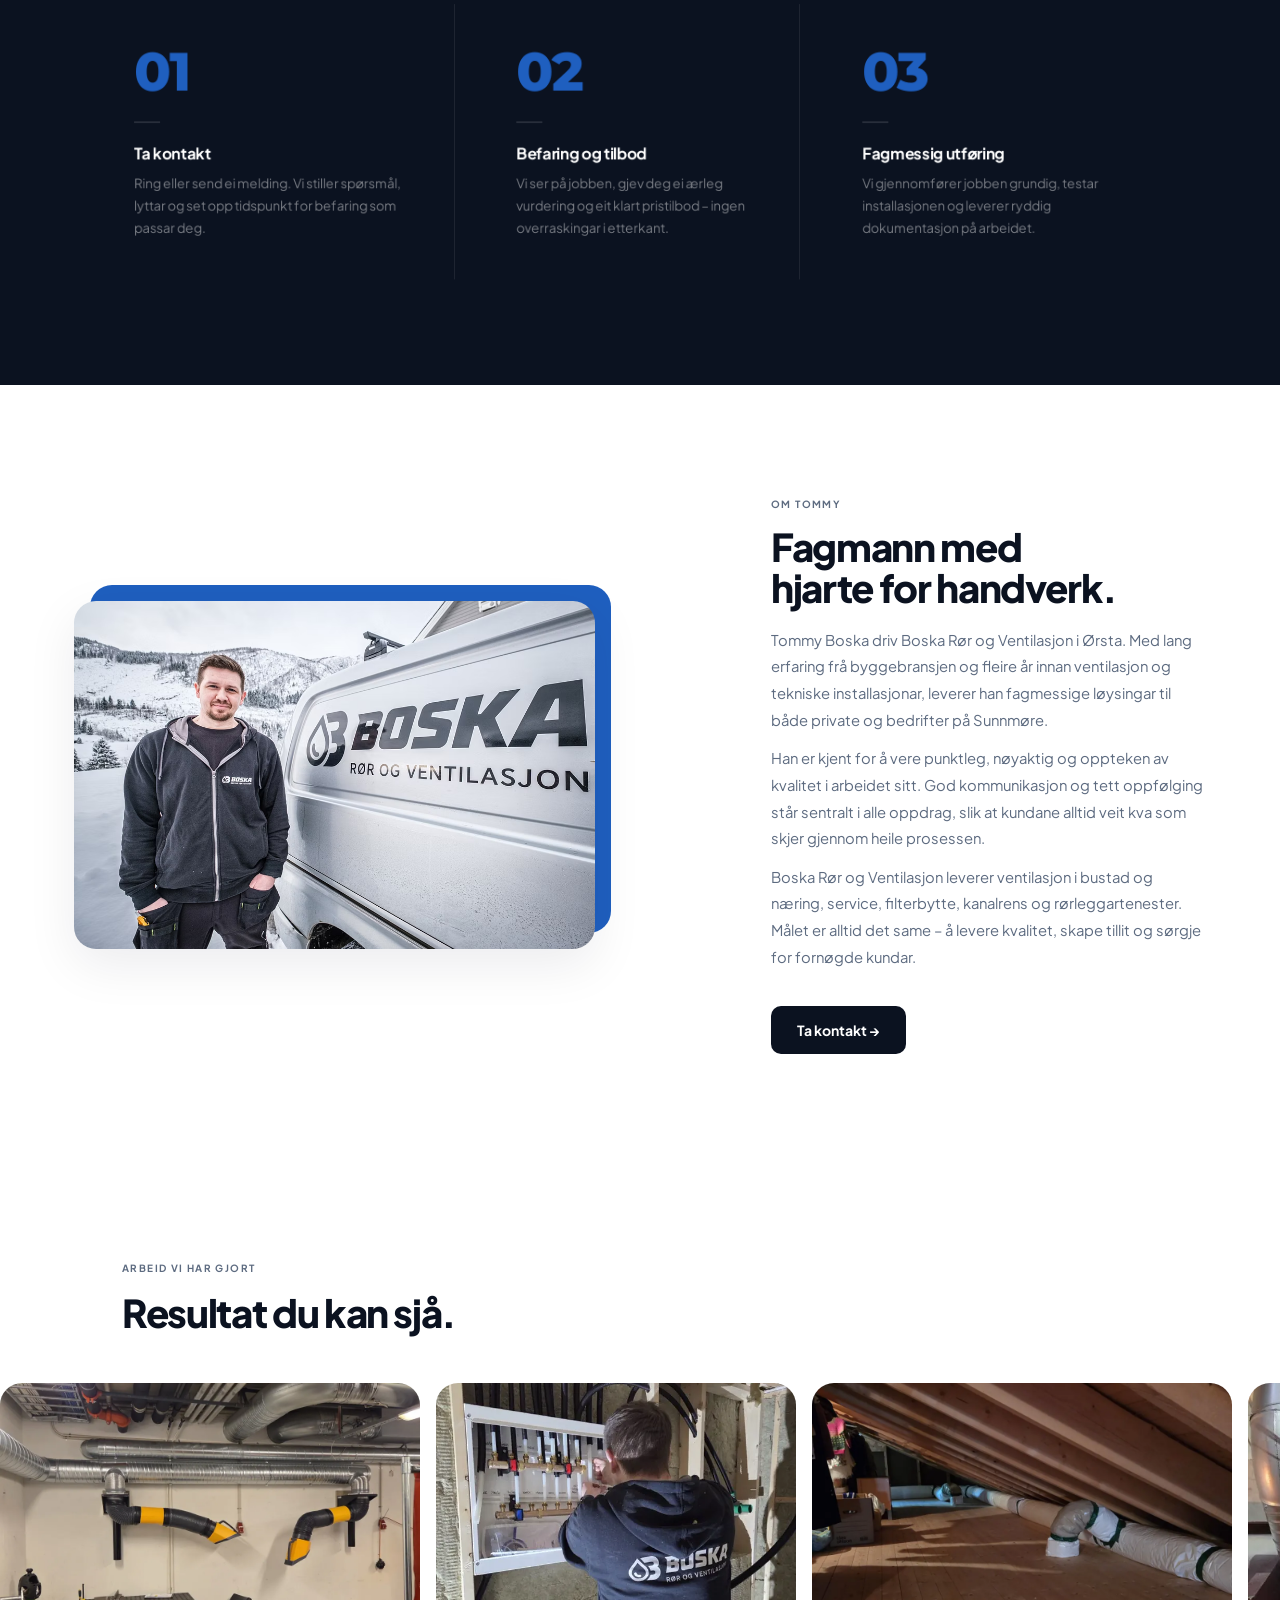
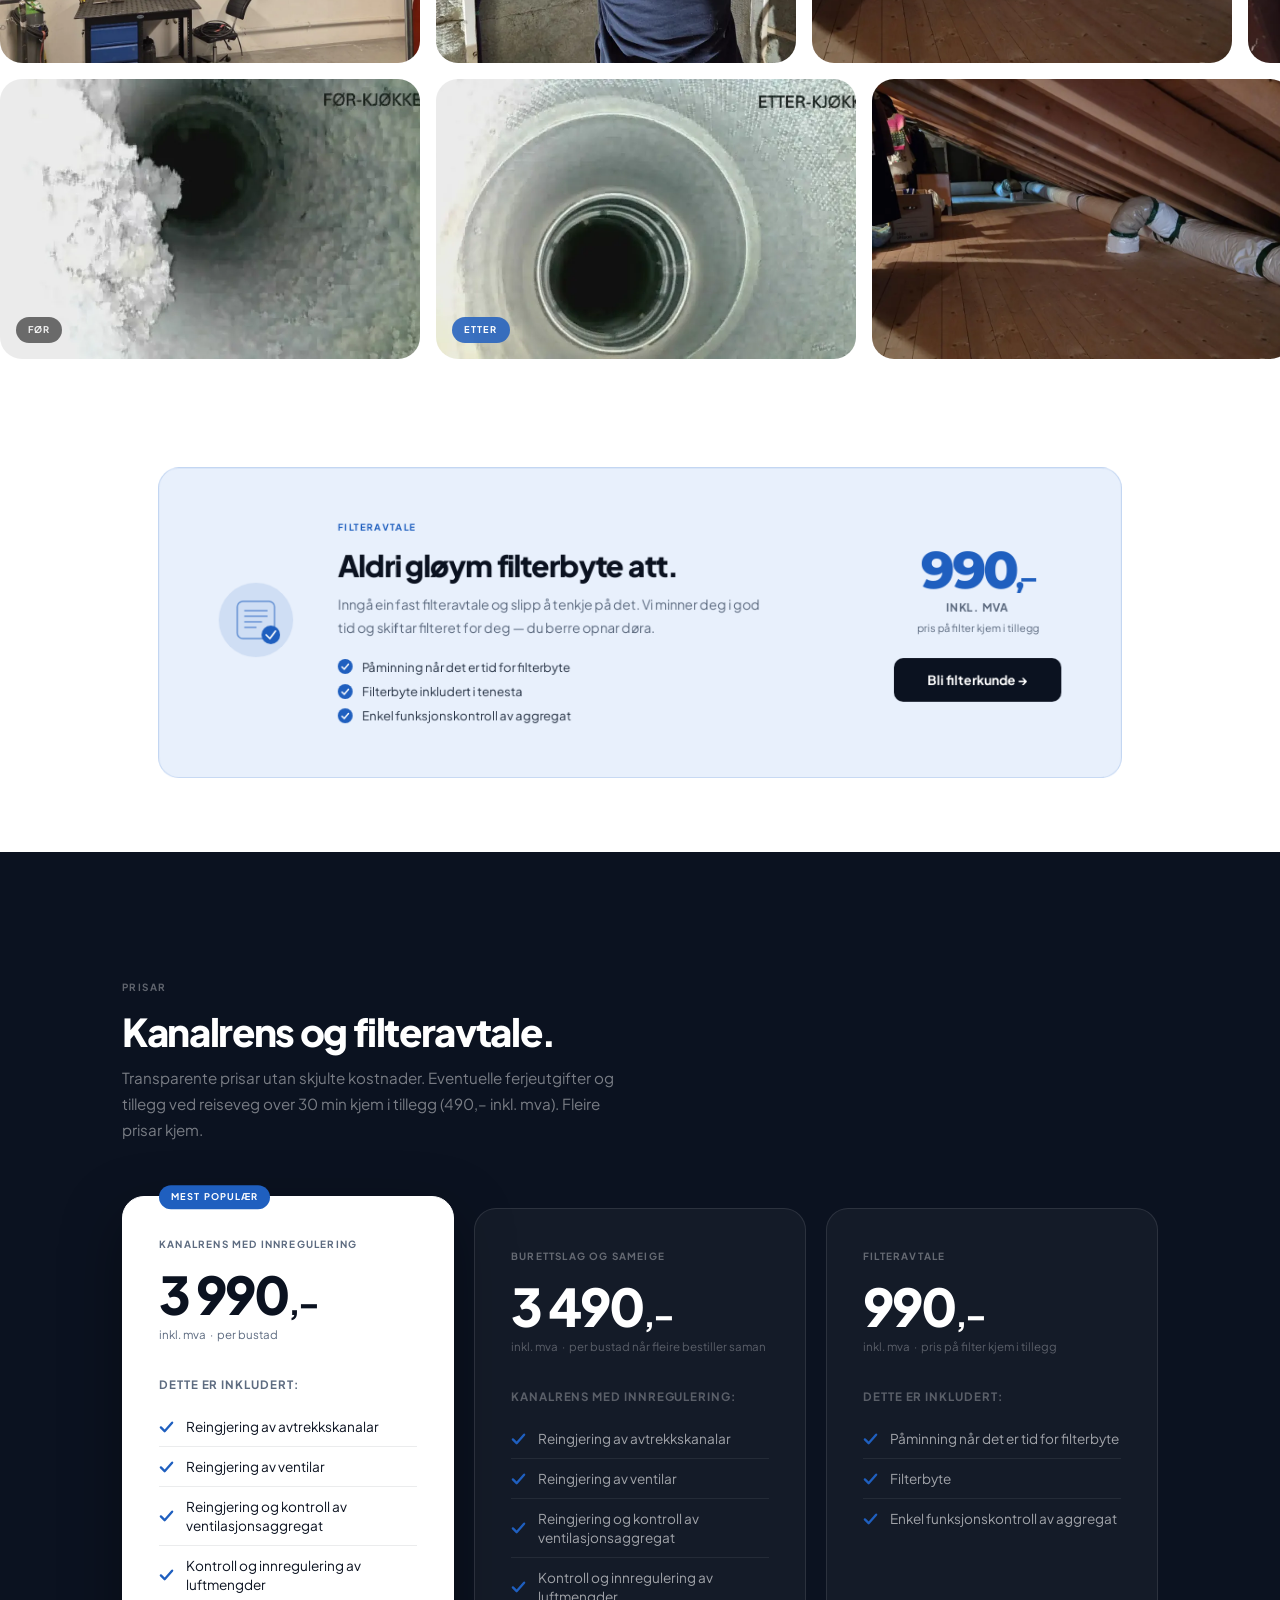
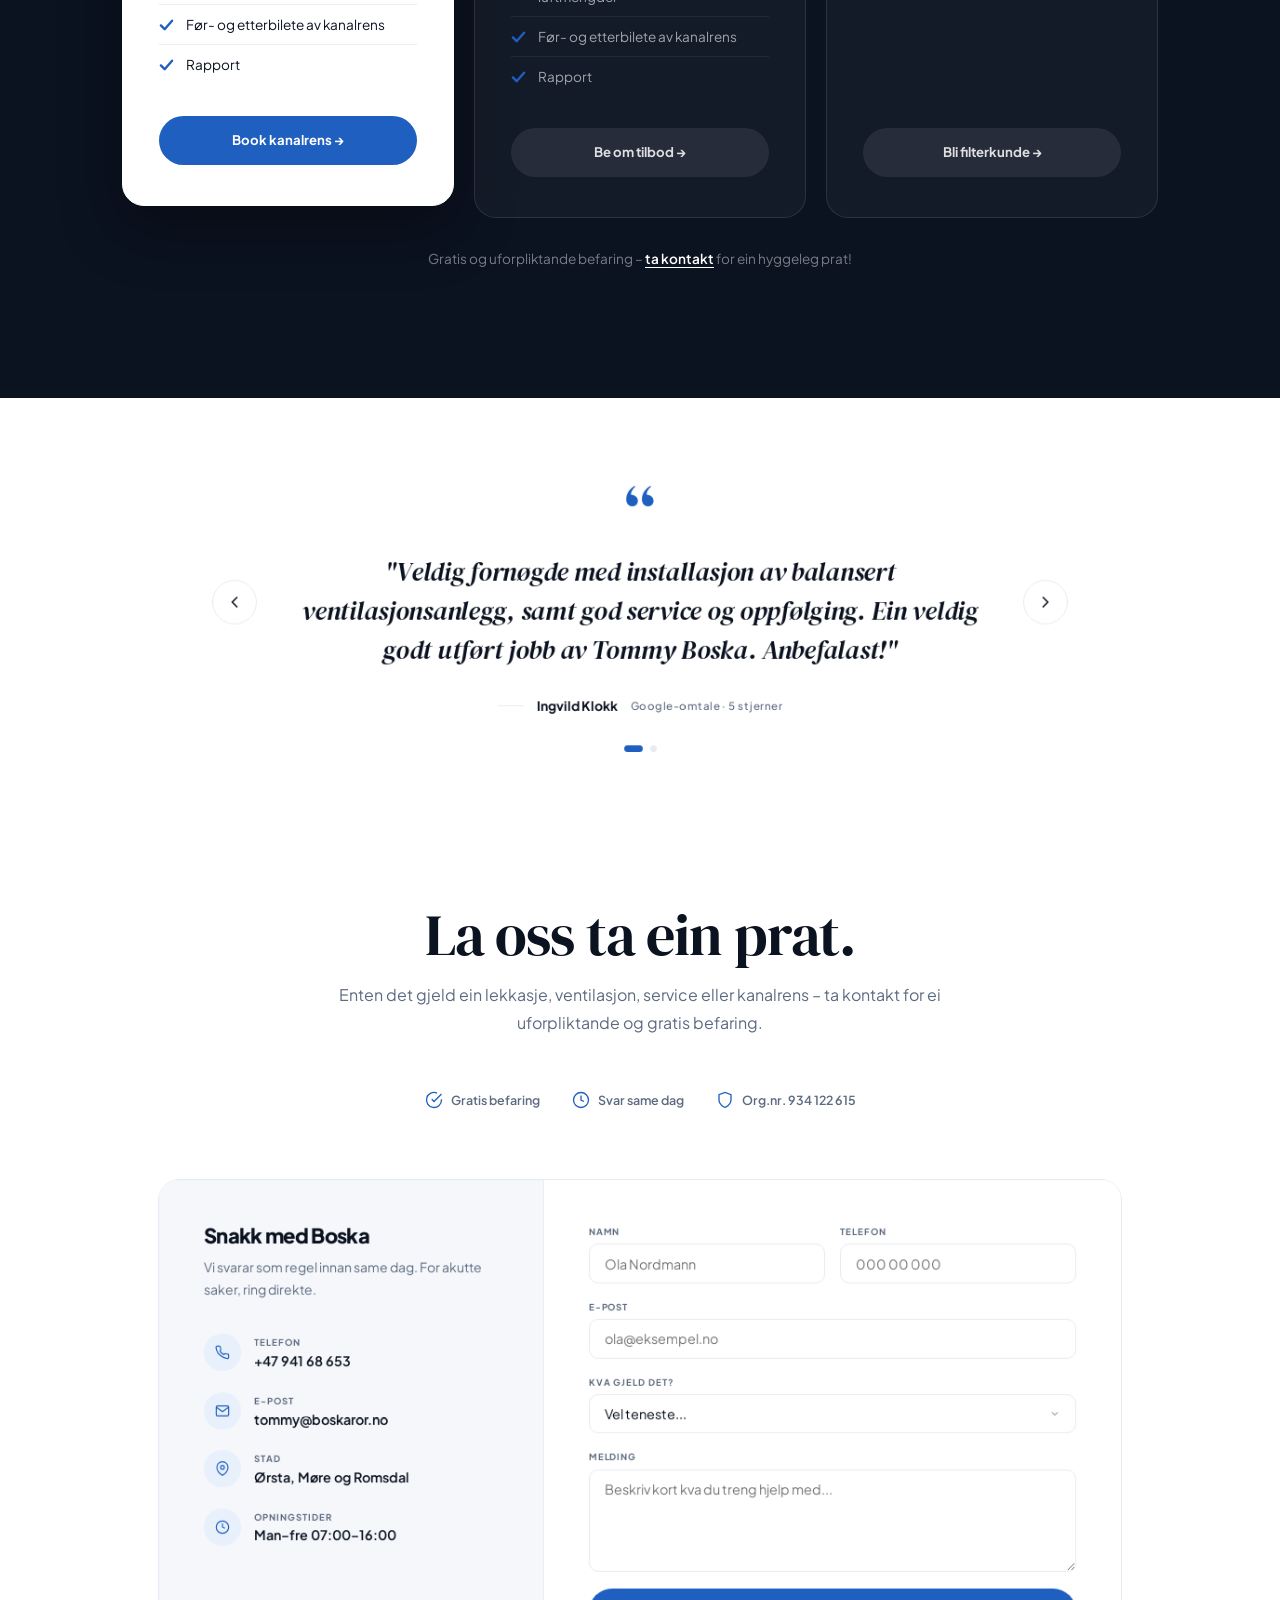
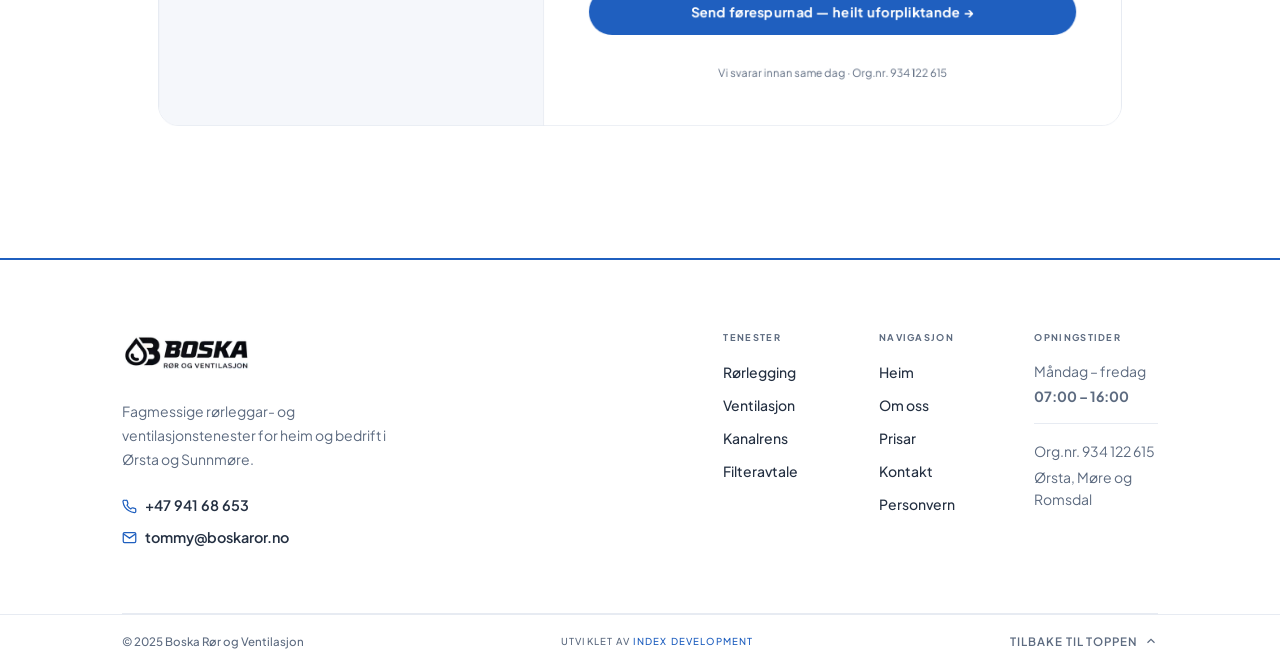
==== commit 25a01669: "Fjern splash-intro og la hero-tittelen stå frå start (mobil 100) Co-Authored-By: Claude Opus 5.5 <no" ====
--- a/index.html
+++ b/index.html
@@ -97,28 +97,9 @@
   <link rel="stylesheet" href="/style.css">
   <link rel="stylesheet" href="/chatbot-widget.css" media="print" onload="this.media='all'">
   <noscript><link rel="stylesheet" href="/chatbot-widget.css"></noscript>
-  <script>if(sessionStorage.getItem('boska_seen'))document.documentElement.dataset.splashSeen=''</script>
-  <style>[data-splash-seen] #splash{display:none!important}</style>
 </head>
 <body>
 <!--email_off-->
-
-  <!-- SPLASH -->
-  <div id="splash" aria-hidden="true">
-    <div class="splash-stage">
-      <svg class="logo-svg" viewBox="0 0 288 274" xmlns="http://www.w3.org/2000/svg" aria-label="Boska">
-        <g class="logo-drop">
-          <path fill-rule="evenodd" fill="#fff" d="M113.8,54.5L120.3,63.5L126.1,71.6L131.4,78.9L136.1,85.3L140.2,90.8L143.6,95.4L146.5,99.1L148.7,102L150.3,104L151.8,105.9L153.2,107.7L154.5,109.3L155.7,110.9L156.8,112.4L157.8,113.7L158.6,114.9L159.4,116.1L160.2,117.4L161,118.9L161.9,120.6L162.8,122.4L163.8,124.5L164.9,126.8L165.9,129.2L167.1,131.8L168.1,134.4L169,136.9L169.9,139.3L170.6,141.7L171.3,144L171.8,146.3L172.3,148.4L172.7,150.6L173,152.6L173.3,154.5L173.5,156.4L173.7,158.1L173.9,159.8L174,161.3L174,162.8L174,164.2L174,165.7L173.9,167.2L173.7,168.9L173.5,170.6L173.3,172.5L173,174.4L172.7,176.4L172.3,178.6L171.8,180.7L171.3,183L170.6,185.2L169.9,187.5L169,189.9L168.1,192.3L167.1,194.8L165.9,197.3L164.8,199.7L163.5,202L162.3,204.3L161,206.5L159.6,208.6L158.2,210.6L156.8,212.6L155.3,214.4L153.6,216.3L151.9,218.1L150.1,220L148.2,221.8L146.1,223.6L144,225.4L141.7,227.1L139.3,228.9L137,230.5L134.7,232L132.4,233.5L130.1,234.8L127.9,236L125.7,237.1L123.6,238.1L121.4,238.9L119.3,239.8L117.1,240.5L114.9,241.2L112.6,241.8L110.3,242.4L108,242.9L105.7,243.3L103.3,243.7L101.2,244L99.4,244.3L97.9,244.4L96.6,244.6L95.7,244.6L95,244.6L94.6,244.6L94.4,244.4L94.3,244.3L94.2,244.3L94.1,244.3L93.9,244.3L93.8,244.3L93.7,244.3L93.6,244.4L93.4,244.6L93.1,244.7L92.5,244.7L91.7,244.8L90.6,244.8L89.3,244.7L87.8,244.7L86,244.6L84,244.4L82.1,244.3L80.3,244.1L78.7,244L77.1,243.8L75.6,243.6L74.3,243.4L73.1,243.1L71.9,242.9L70.7,242.5L69.3,242.1L67.8,241.7L66.2,241.1L64.4,240.5L62.6,239.7L60.6,238.9L58.4,238.1L56.3,237.1L54.2,236.1L52.2,235.1L50.1,233.9L48,232.8L46,231.5L44,230.2L42,228.8L40,227.3L38,225.8L36.1,224.1L34.2,222.4L32.2,220.5L30.3,218.6L28.4,216.6L26.6,214.4L24.8,212.3L23.1,210.1L21.5,208L20,205.8L18.6,203.6L17.3,201.4L16.1,199.1L14.9,196.9L13.9,194.6L12.9,192.4L12,190.1L11.2,187.9L10.5,185.6L9.8,183.4L9.3,181.1L8.8,178.9L8.3,176.6L7.9,174.4L7.6,172.2L7.4,170L7.2,167.9L7.1,165.7L7,163.6L7,161.4L7.1,159.2L7.2,157L7.5,154.6L7.8,152.2L8.2,149.6L8.6,147L9.2,144.4L9.8,141.6L10.5,138.9L11.3,136.3L12.2,133.8L13.1,131.3L14.1,128.8L15.2,126.4L16.4,124.1L17.6,121.9L19.8,118.5L22.8,114L26.8,108.4L31.7,101.6L37.5,93.8L44.2,84.8L51.8,74.6L60.3,63.4L67.7,53.5L74.1,45L79.5,38L83.8,32.3L87,28L89.3,25.1L90.4,23.6L90.6,23.4L91.5,24.5L93.2,26.6L95.7,29.9L99,34.3L103.1,39.9L108,46.6Z M109.7,88.3L115.3,95.8L120.4,102.6L125,108.8L129,114.3L132.5,119.2L135.5,123.4L137.9,127L139.8,129.9L141.2,132.1L142.5,134.3L143.6,136.5L144.7,138.6L145.6,140.7L146.4,142.7L147.1,144.6L147.8,146.6L148.3,148.4L148.7,150.3L149.1,152.1L149.4,154L149.6,155.8L149.8,157.6L149.9,159.4L150,161.1L150,162.9L149.9,164.6L149.8,166.4L149.6,168.2L149.4,170L149.1,171.9L148.7,173.7L148.3,175.6L147.8,177.4L147.2,179.3L146.6,181.1L145.9,183L145.1,184.8L144.3,186.6L143.4,188.4L142.5,190.1L141.5,191.9L140.5,193.6L139.4,195.2L138.2,196.8L137,198.4L135.8,199.9L134.5,201.4L133.2,202.8L131.8,204.2L130.4,205.5L129,206.8L127.6,207.9L126.2,209.1L124.7,210.1L123.2,211.1L121.8,212.1L120.3,212.9L118.8,213.8L117.3,214.5L115.8,215.3L114.3,216L112.8,216.6L111.3,217.2L109.8,217.8L108.3,218.3L106.6,218.7L104.9,219.1L103.1,219.5L101.2,219.8L99.1,220L97,220.3L94.7,220.4L92.3,220.6L90,220.6L87.8,220.6L85.6,220.5L83.4,220.3L81.4,220L79.4,219.7L77.4,219.3L75.6,218.8L73.7,218.2L71.7,217.5L69.8,216.7L67.8,215.8L65.7,214.8L63.7,213.8L61.6,212.6L59.4,211.4L57.4,210.1L55.5,208.8L53.6,207.4L51.9,206.1L50.2,204.7L48.7,203.2L47.2,201.8L45.8,200.3L44.5,198.7L43.2,197L41.9,195.2L40.6,193.3L39.4,191.3L38.2,189.3L37.1,187.1L35.9,184.9L34.9,182.6L34,180.3L33.2,178L32.5,175.7L32,173.4L31.5,171L31.1,168.7L30.9,166.3L30.7,164L30.7,161.6L30.7,159.3L30.8,157L31,154.7L31.3,152.4L31.8,150.1L32.3,147.9L32.8,145.7L33.4,143.6L34,141.6L34.7,139.7L35.5,137.8L36.2,136L37.1,134.3L37.9,132.7L39.5,130.3L41.6,127L44.4,123L47.8,118.2L51.9,112.6L56.6,106.2L62,99L68,91L73.3,84L77.8,78L81.6,72.9L84.7,68.8L87,65.8L88.6,63.7L89.4,62.6L89.6,62.4L90.4,63.3L91.9,65L94.1,67.8L96.9,71.5L100.5,76.1L104.8,81.7Z"/>
-        </g>
-        <g class="logo-comma">
-          <path fill="#fff" d="M60.1,152.4L60.9,152.6L61.8,152.7L62.6,153L63.4,153.2L64.1,153.5L64.8,153.9L65.5,154.3L66.2,154.8L66.8,155.3L67.4,155.8L67.9,156.3L68.4,156.8L68.8,157.3L69.2,157.8L69.6,158.3L69.9,158.8L70.1,159.3L70.3,159.8L70.5,160.4L70.7,161.1L70.8,161.9L70.9,162.7L71,163.6L71,164.5L71,165.5L71,166.5L71.1,167.4L71.3,168.3L71.5,169.2L71.7,170L72,170.8L72.3,171.6L72.7,172.4L73.1,173.1L73.7,173.9L74.3,174.7L75,175.5L75.7,176.4L76.6,177.2L77.5,178.1L78.5,178.9L79.5,179.7L80.4,180.5L81.3,181.1L82.2,181.7L83,182.1L83.8,182.5L84.6,182.9L85.4,183.1L86.2,183.3L87.1,183.5L88.1,183.6L89.2,183.7L90.3,183.7L91.5,183.6L92.8,183.6L94.2,183.4L95.5,183.4L96.7,183.3L97.8,183.3L98.8,183.4L99.7,183.5L100.5,183.7L101.2,183.9L101.8,184.1L102.4,184.5L103.1,184.9L103.7,185.3L104.3,185.9L104.9,186.5L105.6,187.3L106.2,188.1L106.8,188.9L107.4,189.8L107.8,190.6L108.2,191.5L108.5,192.3L108.8,193.1L108.9,193.9L109,194.6L109,195.4L109,196.1L108.9,196.7L108.7,197.3L108.5,197.9L108.3,198.4L108,198.9L107.7,199.3L107.3,199.7L106.9,200L106.5,200.4L106,200.7L105.5,201L105,201.3L104.4,201.6L103.8,201.9L103.2,202.1L102.4,202.3L101.4,202.5L100.3,202.7L99,202.8L97.5,202.9L95.8,203L94,203L92,203L90.1,203L88.3,202.9L86.6,202.7L84.9,202.5L83.4,202.3L82,202L80.6,201.7L79.4,201.3L78.1,200.9L76.9,200.5L75.7,200L74.5,199.5L73.4,199L72.2,198.4L71.1,197.8L69.9,197.2L68.8,196.5L67.8,195.8L66.8,195.1L65.8,194.4L64.8,193.6L63.8,192.8L62.9,191.9L62.1,191.1L61.2,190.1L60.3,189L59.4,187.8L58.6,186.5L57.7,185L56.8,183.5L55.9,181.9L55.1,180.1L54.3,178.3L53.6,176.5L53,174.7L52.5,172.8L52.1,170.9L51.8,169L51.6,167L51.4,165L51.4,163.2L51.3,161.6L51.3,160.1L51.4,158.9L51.5,157.8L51.7,156.9L51.9,156.3L52.1,155.8L52.4,155.3L52.7,154.9L53,154.5L53.3,154.2L53.6,154L54,153.7L54.3,153.6L54.7,153.4L55,153.3L55.3,153.2L55.6,153.1L55.9,152.9L56.1,152.8L56.3,152.7L56.4,152.6L56.6,152.4L56.8,152.3L57.1,152.3L57.5,152.3L58,152.3L58.6,152.3L59.3,152.3Z"/>
-        </g>
-        <g class="logo-b" transform="translate(-9 0)">
-          <path fill="#fff" d="M155.1,25L166.9,25L177.3,25L186.4,25L194.2,25.1L200.6,25.2L205.7,25.2L209.5,25.3L211.9,25.4L213.1,25.6L214.3,25.8L215.7,26L217.3,26.4L219,26.8L220.8,27.4L222.8,28L224.9,28.6L227.1,29.4L229.3,30.2L231.5,31.1L233.7,32.1L235.8,33.2L237.9,34.3L240,35.5L242,36.8L244,38.2L245.9,39.6L247.8,41.1L249.5,42.6L251.2,44.2L252.8,45.8L254.4,47.4L255.8,49.1L257.2,50.9L258.5,52.5L259.6,54.1L260.7,55.6L261.6,56.9L262.4,58.2L263.1,59.4L263.8,60.5L264.3,61.5L264.8,62.6L265.3,63.9L265.8,65.3L266.3,66.8L266.8,68.4L267.3,70.1L267.8,72L268.3,74L268.7,76L269.1,77.9L269.4,79.7L269.6,81.5L269.8,83.3L269.9,85L270,86.7L270,88.3L269.9,90L269.8,91.7L269.6,93.4L269.4,95.1L269.1,96.9L268.7,98.7L268.3,100.6L267.8,102.4L267.2,104.3L266.6,106L266,107.8L265.3,109.5L264.5,111.1L263.8,112.7L262.9,114.3L262.1,115.8L261.2,117.1L260.4,118.4L259.6,119.6L258.9,120.7L258.2,121.6L257.5,122.5L256.8,123.2L256.2,123.8L255.8,124.5L255.6,125.2L255.6,126L255.9,126.8L256.3,127.6L257,128.5L257.9,129.5L259.1,130.5L260.2,131.6L261.3,132.7L262.4,134L263.6,135.3L264.7,136.7L265.8,138.1L266.9,139.7L268.1,141.3L269.1,142.8L270,144.3L270.9,145.6L271.6,146.9L272.3,148L272.8,149.1L273.3,150.1L273.7,150.9L274.1,151.9L274.4,153L274.8,154.2L275.2,155.5L275.6,157L275.9,158.5L276.3,160.1L276.7,161.9L277,163.6L277.3,165.3L277.5,167L277.7,168.7L277.9,170.4L278,172L278,173.7L278,175.3L278,177L277.9,178.6L277.7,180.3L277.5,182L277.3,183.7L277,185.4L276.7,187.1L276.3,188.9L275.9,190.6L275.4,192.3L274.9,194L274.3,195.7L273.7,197.4L273.1,199L272.4,200.7L271.6,202.3L270.8,203.9L270,205.5L269.1,207.1L268.2,208.7L267.2,210.2L266.1,211.7L265.1,213.3L263.9,214.8L262.7,216.3L261.4,217.8L259.9,219.3L258.3,220.9L256.7,222.5L254.9,224.1L253,225.7L251,227.3L249.1,228.8L247.2,230.2L245.4,231.5L243.6,232.7L241.9,233.8L240.3,234.8L238.8,235.6L237.3,236.4L235.6,237.1L233.9,237.8L232,238.5L230,239.2L227.9,239.9L225.6,240.5L223.3,241.2L220.8,241.8L217.6,242.4L213.9,242.8L209.6,243.2L204.7,243.5L199.1,243.8L193,243.9L186.2,244L178.8,244L172.5,243.9L167.2,243.7L163,243.4L159.8,243.1L157.6,242.6L156.5,242L156.5,241.4L157.5,240.6L158.6,239.7L159.8,238.7L161.2,237.4L162.6,236.1L164.1,234.5L165.8,232.8L167.6,231L169.4,229L171.2,227.1L172.8,225.2L174.3,223.4L175.7,221.6L176.9,219.9L178.1,218.3L179.1,216.8L179.9,215.3L180.8,213.7L181.6,212.1L182.5,210.5L183.3,208.8L184.1,207L184.9,205.3L185.6,203.4L186.4,201.6L187.5,199.9L189,198.5L190.8,197.3L193,196.3L195.5,195.5L198.4,194.9L201.7,194.6L205.3,194.4L208.6,194.3L211.5,194.1L214,193.9L216.2,193.6L218,193.3L219.5,193L220.6,192.7L221.4,192.3L222.1,191.9L222.9,191.4L223.6,190.8L224.4,190.2L225.1,189.5L225.9,188.8L226.6,187.9L227.4,187.1L228,186.1L228.6,184.9L229.2,183.7L229.6,182.3L230,180.8L230.2,179.2L230.4,177.4L230.6,175.6L230.6,173.8L230.5,172L230.3,170.4L230,168.8L229.5,167.4L229,166L228.4,164.6L227.6,163.4L226.9,162.2L226.2,161.2L225.5,160.3L224.8,159.5L224.1,158.8L223.5,158.2L222.8,157.7L222.2,157.3L221.5,157L220.8,156.6L219.9,156.3L219.1,156L218.1,155.7L217.1,155.4L216.1,155.1L214.9,154.9L213.7,154.7L212.2,154.5L210.6,154.3L208.9,154.2L207,154.1L204.9,154L202.7,154L200.3,154L198.1,153.6L196.1,152.8L194.3,151.6L192.7,149.9L191.3,147.9L190,145.5L188.9,142.6L188.1,139.4L187.1,136.2L186.1,133.2L185.1,130.3L183.9,127.5L182.8,124.8L181.5,122.2L180.2,119.7L178.8,117.3L177.6,115.2L176.6,113.4L175.7,111.9L175,110.6L174.5,109.7L174.2,109L174,108.6L174,108.4L174.5,108.3L175.6,108.2L177.3,108.2L179.5,108.1L182.2,108L185.5,108L189.3,108L193.7,108L197.6,108L201,107.9L204,107.8L206.5,107.7L208.5,107.5L210.1,107.3L211.2,107.1L211.8,106.9L212.4,106.6L213,106.3L213.6,106L214.2,105.7L214.7,105.4L215.2,105L215.8,104.7L216.3,104.3L216.8,103.9L217.3,103.4L217.8,102.9L218.3,102.3L218.8,101.7L219.3,101.1L219.8,100.4L220.3,99.6L220.7,98.8L221.1,97.8L221.5,96.7L221.8,95.5L222,94.2L222.3,92.8L222.4,91.3L222.6,89.7L222.6,88.2L222.7,86.8L222.7,85.6L222.6,84.4L222.5,83.4L222.3,82.6L222.1,81.8L221.9,81.2L221.5,80.5L221.1,79.8L220.7,79.1L220.1,78.4L219.5,77.6L218.7,76.8L217.9,75.9L217.1,75.1L216.2,74.3L215.5,73.5L214.7,72.9L214,72.3L213.4,71.9L212.8,71.5L212.3,71.1L211.8,70.9L211.2,70.6L210.7,70.4L210.1,70.2L209.4,70L208.8,69.9L208.1,69.7L207.4,69.6L206.6,69.4L205.8,69.3L204.9,69.2L204,69.2L203,69.1L201.9,69L200.8,69L199.6,69L198.4,69L197.3,69L196.3,69L195.5,69.1L194.8,69.2L194.2,69.2L193.8,69.3L193.6,69.4L193.4,69.6L193.3,69.7L193.1,69.7L192.9,69.8L192.6,69.8L192.3,69.7L192,69.7L191.7,69.6L191.3,69.4L190.3,69.3L188.6,69.2L186.3,69.2L183.3,69.1L179.6,69L175.3,69L170.3,69L164.7,69L159.3,68.3L154.1,67L149.1,65L144.4,62.3L139.8,58.9L135.5,54.9L131.4,50.2L127.6,44.8L124.2,40.1L121.3,36L118.8,32.6L116.9,29.9L115.5,27.8L114.5,26.3L114,25.6L114,25.4L115.5,25.3L118.4,25.2L122.8,25.2L128.7,25.1L136,25L144.8,25Z"/>
-        </g>
-      </svg>
-    </div>
-  </div>
 
   <!-- NAV -->
   <header class="nav-header">
@@ -169,7 +150,7 @@
       </div>
       <div class="hero-content">
         <div class="hero-left">
-          <h1 class="hero-title reveal">
+          <h1 class="hero-title">
             Ventilasjon<br>og<br><em>rørlegging.</em>
           </h1>
           <p class="hero-tagline reveal" style="--delay:.14s">
--- a/style.css
+++ b/style.css
@@ -84,62 +84,6 @@
 .content-img:hover img { transform: scale(1.05); }
 .team-img-wrap:hover img { transform: scale(1.05); }
 
-/* ───── SPLASH INTRO ───── */
-#splash {
-  position: fixed; inset: 0; z-index: 9999;
-  background: #000;
-  display: grid; place-items: center;
-  animation: splashOut .6s cubic-bezier(.7,0,.3,1) 1.8s forwards;
-}
-#splash.skip { animation: splashOut .35s ease forwards; }
-@keyframes splashOut {
-  0%   { opacity: 1; visibility: visible; }
-  100% { opacity: 0; visibility: hidden; pointer-events: none; }
-}
-
-.splash-stage {
-  position: relative;
-  width: min(280px, 56vw);
-  aspect-ratio: 288 / 274;
-}
-.logo-svg { width: 100%; height: 100%; display: block; overflow: visible; }
-
-.logo-svg path {
-  stroke: #fff;
-  stroke-width: 1.5;
-  stroke-linecap: round;
-  stroke-linejoin: round;
-  fill: #fff;
-}
-
-/* dråpe + B tegnes samtidig */
-.logo-drop path,
-.logo-b path {
-  stroke-dasharray: var(--len);
-  stroke-dashoffset: var(--len);
-  fill: transparent;
-  animation:
-    drawLine .9s cubic-bezier(.6,.05,.3,1) .1s forwards,
-    fillIn   .3s ease 1.0s forwards;
-}
-/* hvit komma popper inn etterpå */
-.logo-comma path {
-  stroke-dasharray: var(--len);
-  stroke-dashoffset: var(--len);
-  fill: transparent;
-  animation:
-    drawLine .35s cubic-bezier(.6,.05,.3,1) 1.05s forwards,
-    fillIn   .2s ease 1.3s forwards;
-}
-@keyframes drawLine { to { stroke-dashoffset: 0; } }
-@keyframes fillIn { from { fill: transparent; } to { fill: #fff; } }
-
-
-@media (prefers-reduced-motion: reduce) {
-  #splash { animation: splashOut .3s ease .3s forwards; }
-  .logo-svg path { fill: #fff !important; stroke-dashoffset: 0 !important; animation: none !important; }
-}
-
 /* === NAV === */
 .nav-header {
   position: fixed; top: 0; left: 0; right: 0; z-index: 100;
@@ -1095,7 +1039,7 @@
   grid-template-columns: repeat(3, 1fr);
   gap: 2rem;
 }
-.footer-col h4 {
+.footer-col h4, .footer-col h3 {
   font-size: .58rem; font-weight: 700; letter-spacing: .14em; text-transform: uppercase;
   color: var(--c-muted); margin-bottom: 1.125rem;
 }
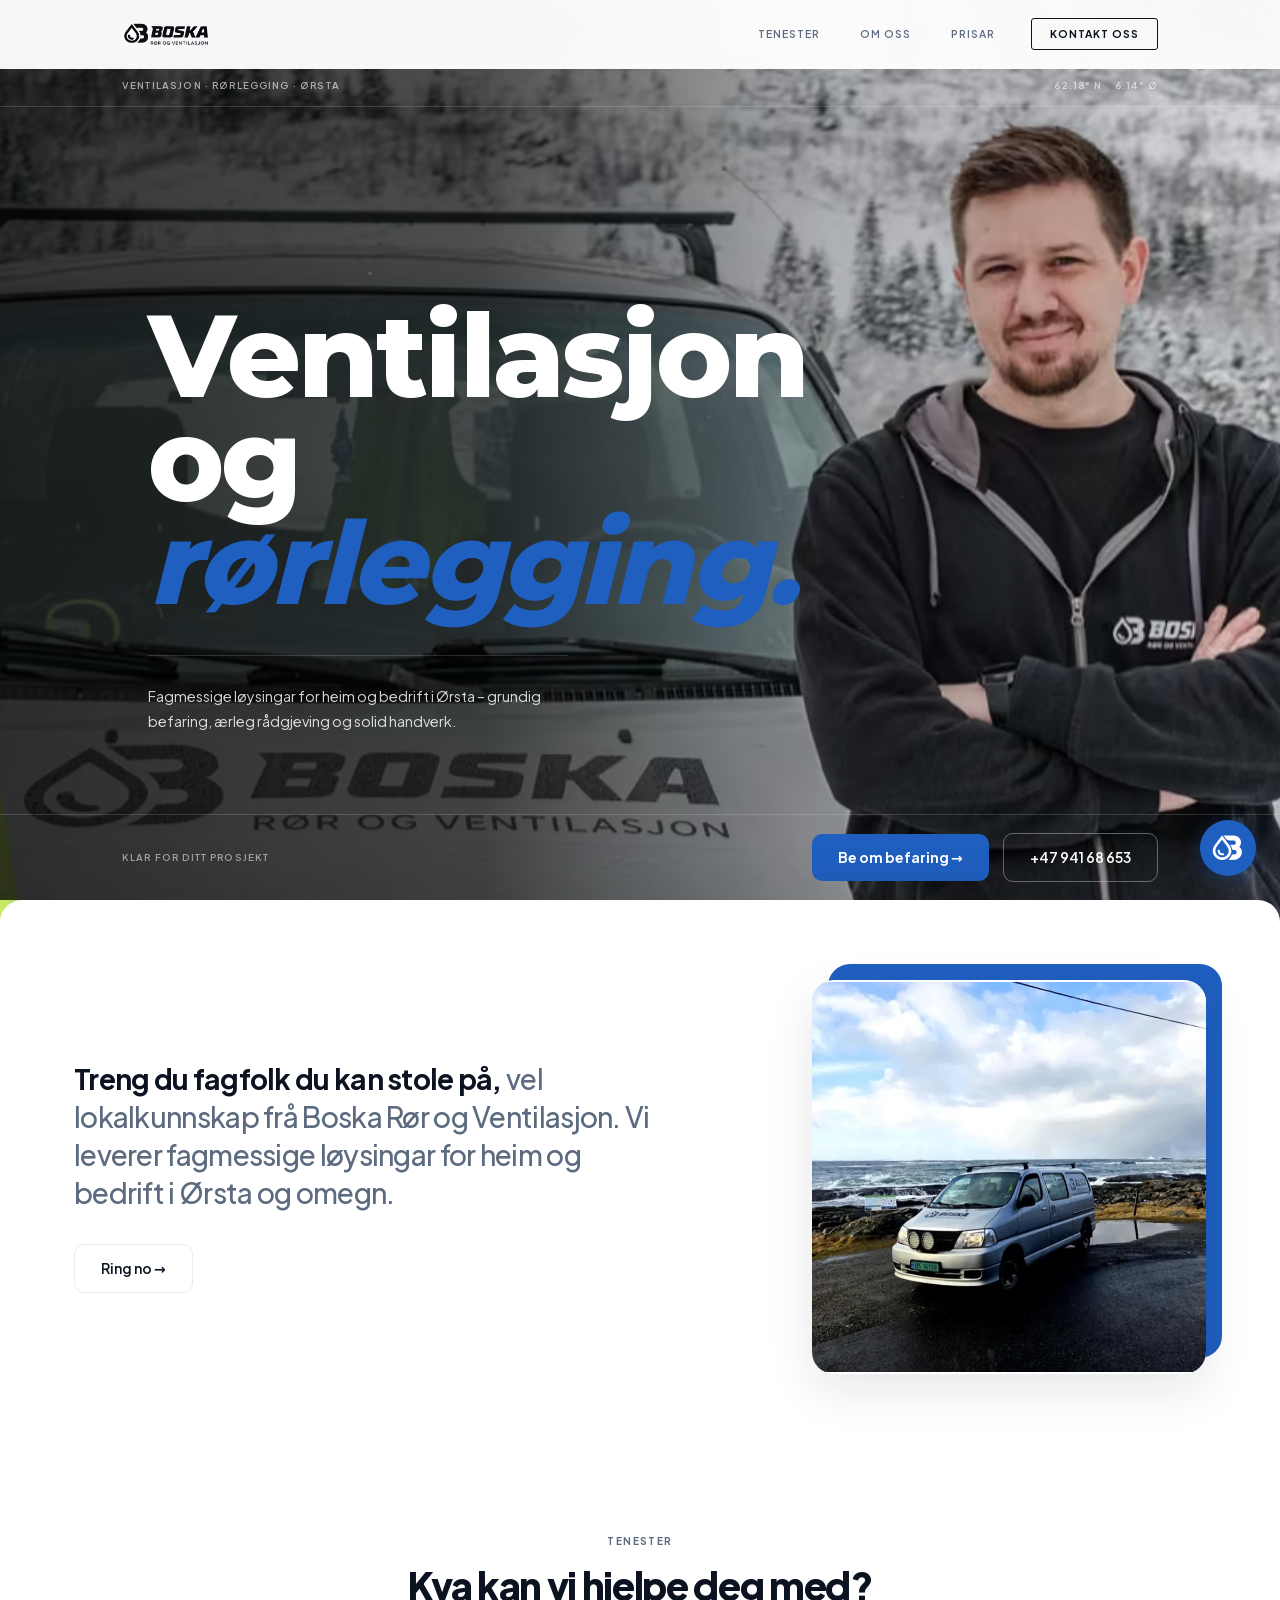
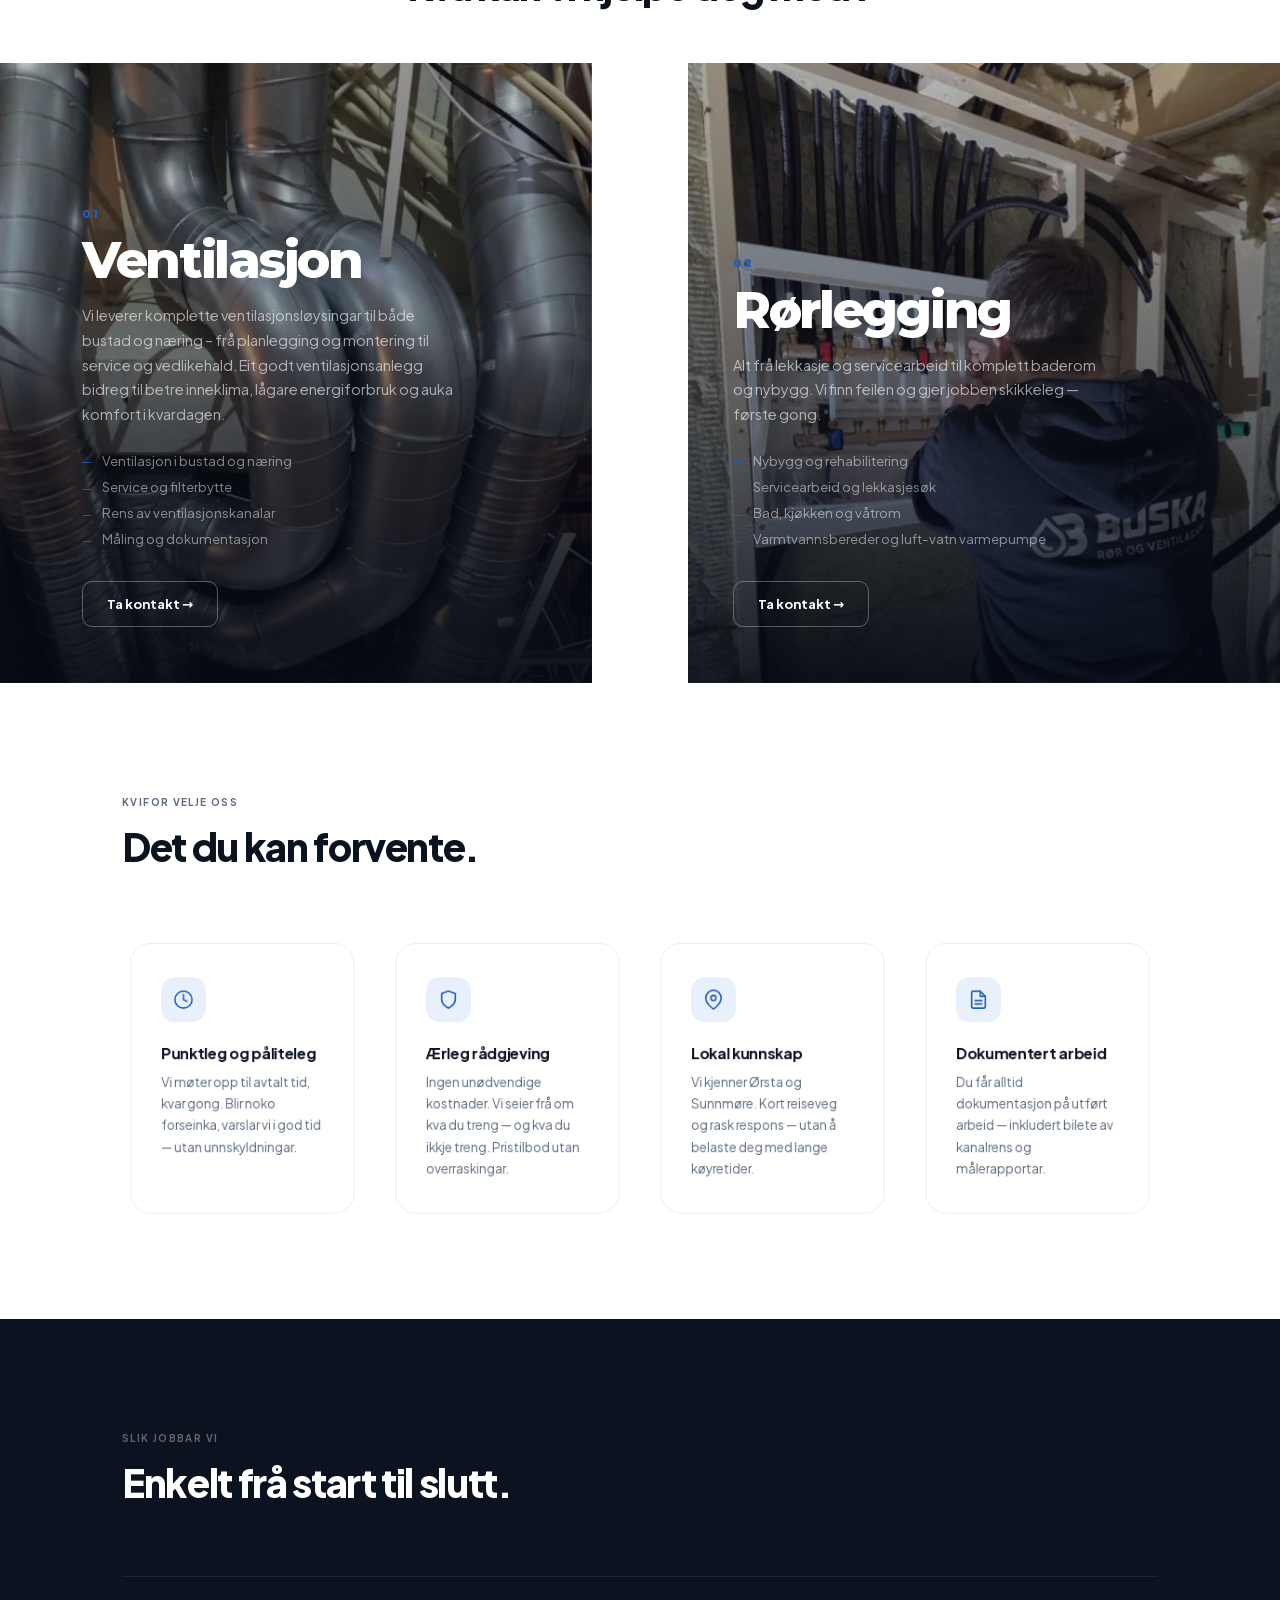
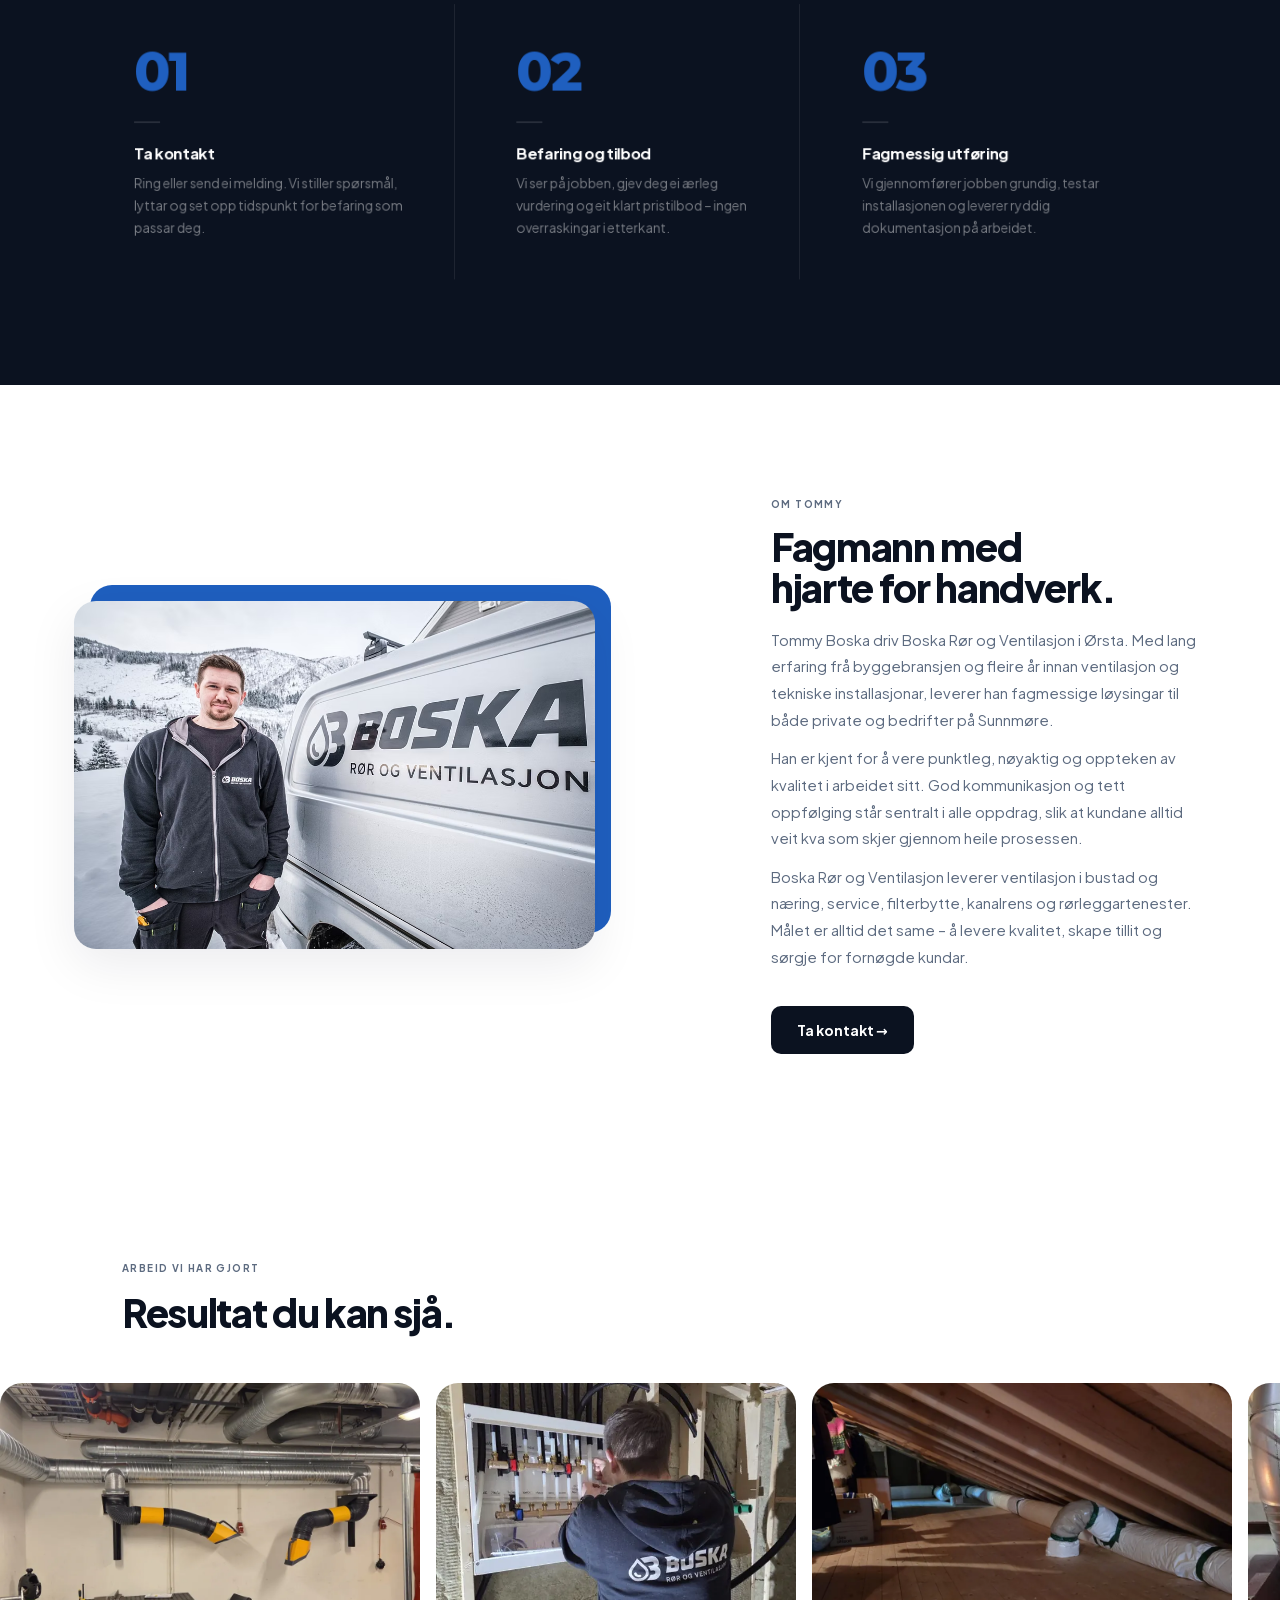
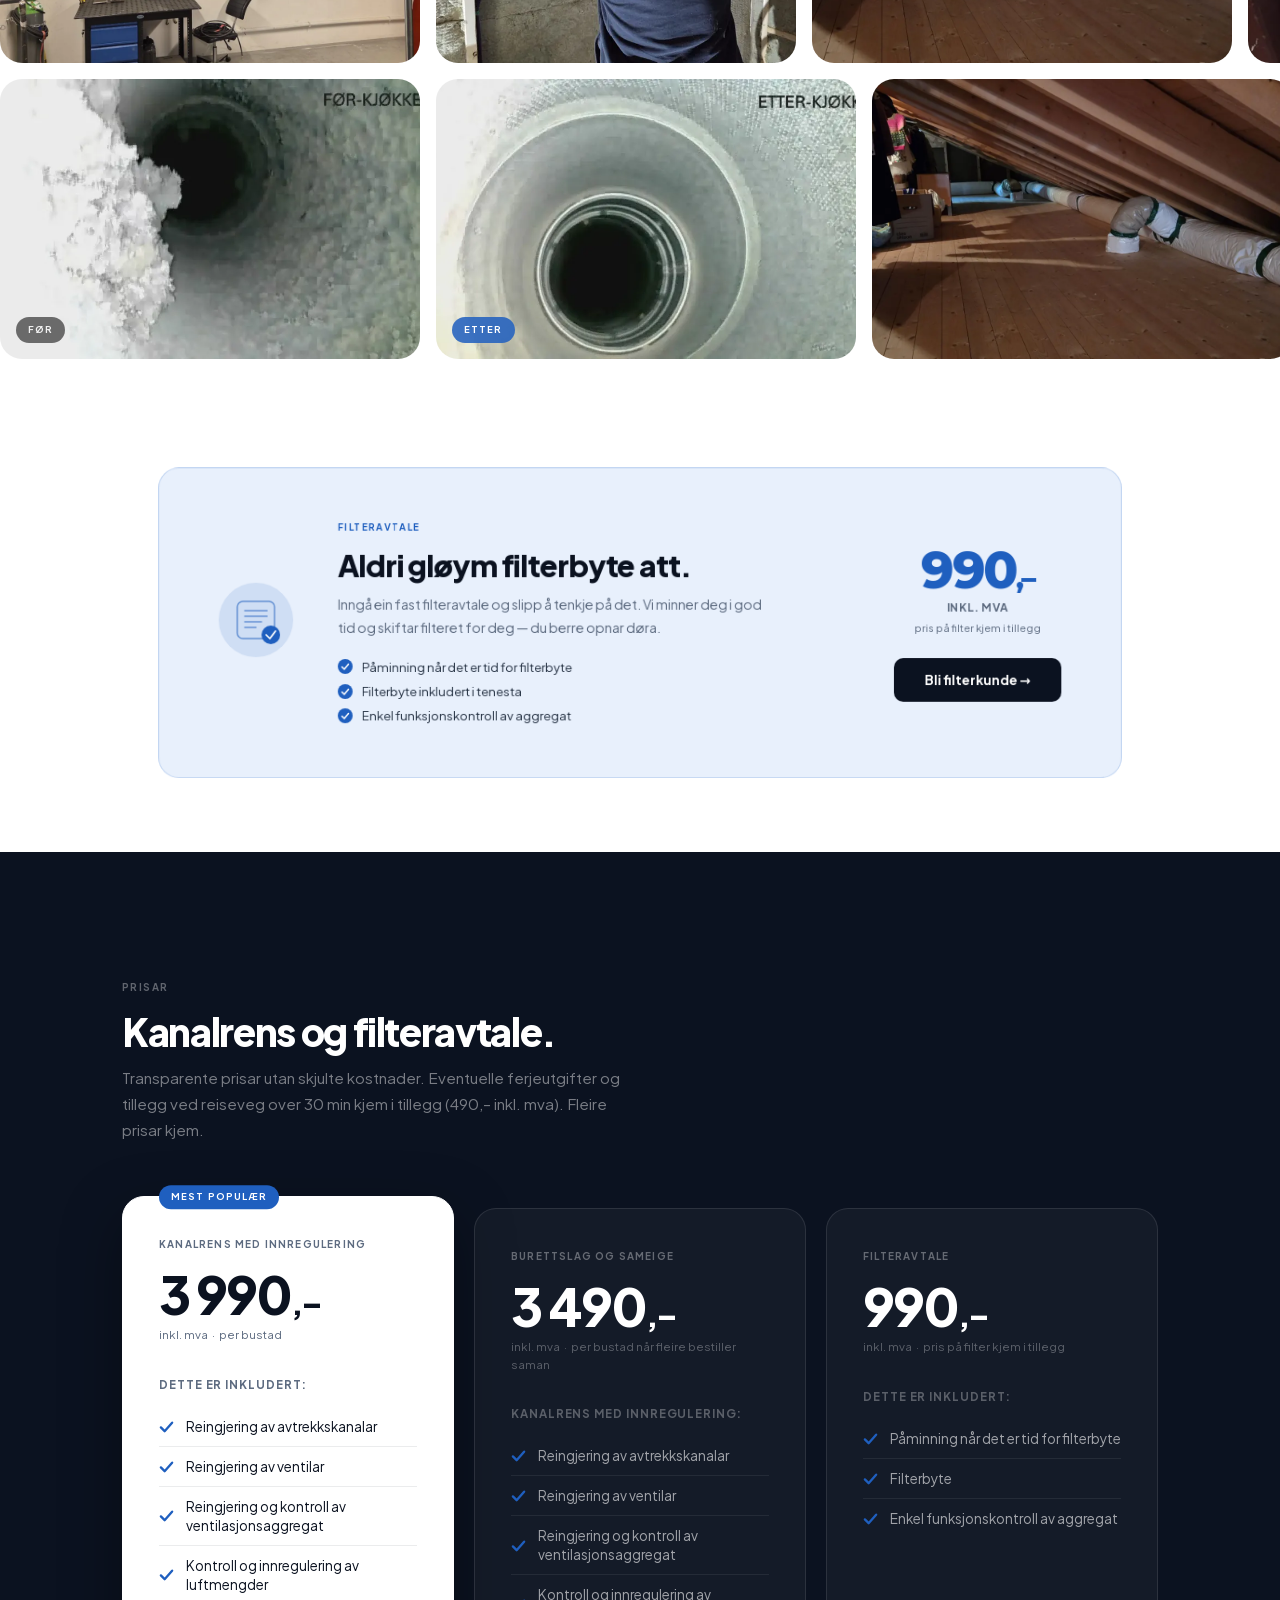
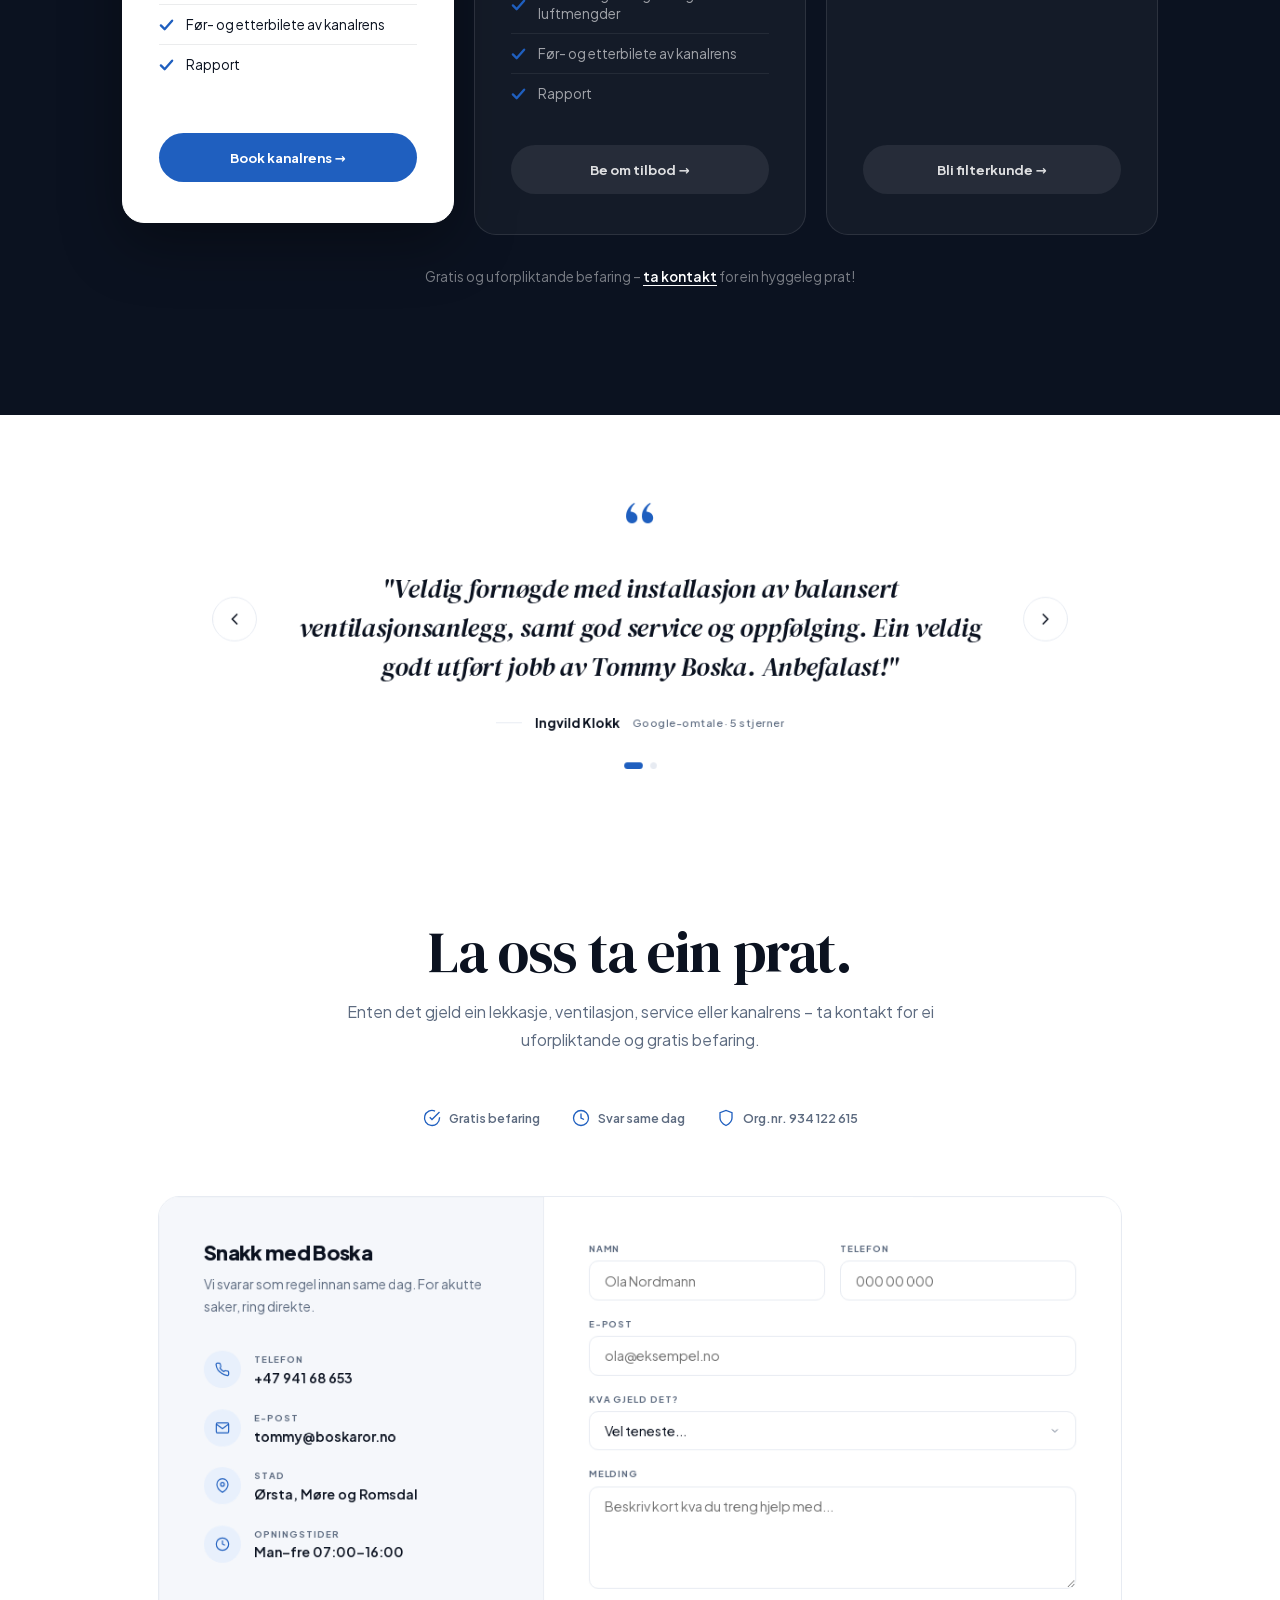
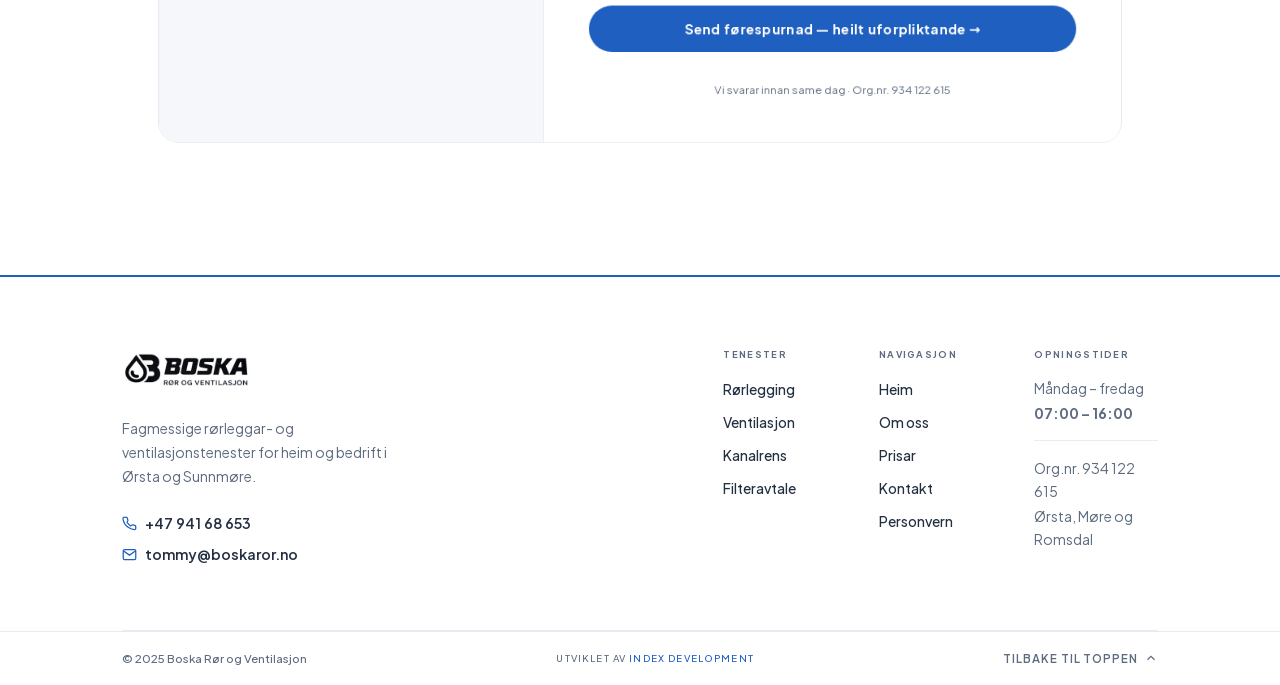
==== commit ad2e4958: "Fontar på eige domene med preload, partiklar etter lasting Co-Authored-By: Claude Opus 5.5 <noreply@" ====
--- a/index.html
+++ b/index.html
@@ -90,10 +90,8 @@
   }
   </script>
 
-  <link rel="preconnect" href="https://fonts.googleapis.com">
-  <link rel="preconnect" href="https://fonts.gstatic.com" crossorigin>
-  <link rel="stylesheet" href="https://fonts.googleapis.com/css2?family=DM+Serif+Display:ital@0;1&family=Montserrat:wght@700;800&family=Plus+Jakarta+Sans:wght@400;500;600;700;800&display=swap" media="print" onload="this.media='all'">
-  <noscript><link rel="stylesheet" href="https://fonts.googleapis.com/css2?family=DM+Serif+Display:ital@0;1&family=Montserrat:wght@700;800&family=Plus+Jakarta+Sans:wght@400;500;600;700;800&display=swap"></noscript>
+  <link rel="preload" href="/fonter/montserrat-latin.woff2" as="font" type="font/woff2" crossorigin>
+  <link rel="preload" href="/fonter/plus-jakarta-sans-latin.woff2" as="font" type="font/woff2" crossorigin>
   <link rel="stylesheet" href="/style.css">
   <link rel="stylesheet" href="/chatbot-widget.css" media="print" onload="this.media='all'">
   <noscript><link rel="stylesheet" href="/chatbot-widget.css"></noscript>
--- a/style.css
+++ b/style.css
@@ -1,4 +1,169 @@
 /* BOSKA RØR OG VENTILASJON */
+
+/* Fontane ligg på boskaror.no (same filer som Google Fonts, latin + latin-ext) */
+/* latin-ext */
+@font-face {
+  font-family: 'DM Serif Display';
+  font-style: italic;
+  font-weight: 400;
+  font-display: swap;
+  src: url(/fonter/dm-serif-display-italic-latin-ext.woff2) format('woff2');
+  unicode-range: U+0100-02BA, U+02BD-02C5, U+02C7-02CC, U+02CE-02D7, U+02DD-02FF, U+0304, U+0308, U+0329, U+1D00-1DBF, U+1E00-1E9F, U+1EF2-1EFF, U+2020, U+20A0-20AB, U+20AD-20C4, U+2113, U+2C60-2C7F, U+A720-A7FF;
+}
+/* latin */
+@font-face {
+  font-family: 'DM Serif Display';
+  font-style: italic;
+  font-weight: 400;
+  font-display: swap;
+  src: url(/fonter/dm-serif-display-italic-latin.woff2) format('woff2');
+  unicode-range: U+0000-00FF, U+0131, U+0152-0153, U+02BB-02BC, U+02C6, U+02DA, U+02DC, U+0304, U+0308, U+0329, U+2000-206F, U+20AC, U+2122, U+2191, U+2193, U+2212, U+2215, U+FEFF, U+FFFD;
+}
+/* latin-ext */
+@font-face {
+  font-family: 'DM Serif Display';
+  font-style: normal;
+  font-weight: 400;
+  font-display: swap;
+  src: url(/fonter/dm-serif-display-latin-ext.woff2) format('woff2');
+  unicode-range: U+0100-02BA, U+02BD-02C5, U+02C7-02CC, U+02CE-02D7, U+02DD-02FF, U+0304, U+0308, U+0329, U+1D00-1DBF, U+1E00-1E9F, U+1EF2-1EFF, U+2020, U+20A0-20AB, U+20AD-20C4, U+2113, U+2C60-2C7F, U+A720-A7FF;
+}
+/* latin */
+@font-face {
+  font-family: 'DM Serif Display';
+  font-style: normal;
+  font-weight: 400;
+  font-display: swap;
+  src: url(/fonter/dm-serif-display-latin.woff2) format('woff2');
+  unicode-range: U+0000-00FF, U+0131, U+0152-0153, U+02BB-02BC, U+02C6, U+02DA, U+02DC, U+0304, U+0308, U+0329, U+2000-206F, U+20AC, U+2122, U+2191, U+2193, U+2212, U+2215, U+FEFF, U+FFFD;
+}
+/* latin-ext */
+@font-face {
+  font-family: 'Montserrat';
+  font-style: normal;
+  font-weight: 700;
+  font-display: swap;
+  src: url(/fonter/montserrat-latin-ext.woff2) format('woff2');
+  unicode-range: U+0100-02BA, U+02BD-02C5, U+02C7-02CC, U+02CE-02D7, U+02DD-02FF, U+0304, U+0308, U+0329, U+1D00-1DBF, U+1E00-1E9F, U+1EF2-1EFF, U+2020, U+20A0-20AB, U+20AD-20C4, U+2113, U+2C60-2C7F, U+A720-A7FF;
+}
+/* latin */
+@font-face {
+  font-family: 'Montserrat';
+  font-style: normal;
+  font-weight: 700;
+  font-display: swap;
+  src: url(/fonter/montserrat-latin.woff2) format('woff2');
+  unicode-range: U+0000-00FF, U+0131, U+0152-0153, U+02BB-02BC, U+02C6, U+02DA, U+02DC, U+0304, U+0308, U+0329, U+2000-206F, U+20AC, U+2122, U+2191, U+2193, U+2212, U+2215, U+FEFF, U+FFFD;
+}
+/* latin-ext */
+@font-face {
+  font-family: 'Montserrat';
+  font-style: normal;
+  font-weight: 800;
+  font-display: swap;
+  src: url(/fonter/montserrat-latin-ext.woff2) format('woff2');
+  unicode-range: U+0100-02BA, U+02BD-02C5, U+02C7-02CC, U+02CE-02D7, U+02DD-02FF, U+0304, U+0308, U+0329, U+1D00-1DBF, U+1E00-1E9F, U+1EF2-1EFF, U+2020, U+20A0-20AB, U+20AD-20C4, U+2113, U+2C60-2C7F, U+A720-A7FF;
+}
+/* latin */
+@font-face {
+  font-family: 'Montserrat';
+  font-style: normal;
+  font-weight: 800;
+  font-display: swap;
+  src: url(/fonter/montserrat-latin.woff2) format('woff2');
+  unicode-range: U+0000-00FF, U+0131, U+0152-0153, U+02BB-02BC, U+02C6, U+02DA, U+02DC, U+0304, U+0308, U+0329, U+2000-206F, U+20AC, U+2122, U+2191, U+2193, U+2212, U+2215, U+FEFF, U+FFFD;
+}
+/* latin-ext */
+@font-face {
+  font-family: 'Plus Jakarta Sans';
+  font-style: normal;
+  font-weight: 400;
+  font-display: swap;
+  src: url(/fonter/plus-jakarta-sans-latin-ext.woff2) format('woff2');
+  unicode-range: U+0100-02BA, U+02BD-02C5, U+02C7-02CC, U+02CE-02D7, U+02DD-02FF, U+0304, U+0308, U+0329, U+1D00-1DBF, U+1E00-1E9F, U+1EF2-1EFF, U+2020, U+20A0-20AB, U+20AD-20C4, U+2113, U+2C60-2C7F, U+A720-A7FF;
+}
+/* latin */
+@font-face {
+  font-family: 'Plus Jakarta Sans';
+  font-style: normal;
+  font-weight: 400;
+  font-display: swap;
+  src: url(/fonter/plus-jakarta-sans-latin.woff2) format('woff2');
+  unicode-range: U+0000-00FF, U+0131, U+0152-0153, U+02BB-02BC, U+02C6, U+02DA, U+02DC, U+0304, U+0308, U+0329, U+2000-206F, U+20AC, U+2122, U+2191, U+2193, U+2212, U+2215, U+FEFF, U+FFFD;
+}
+/* latin-ext */
+@font-face {
+  font-family: 'Plus Jakarta Sans';
+  font-style: normal;
+  font-weight: 500;
+  font-display: swap;
+  src: url(/fonter/plus-jakarta-sans-latin-ext.woff2) format('woff2');
+  unicode-range: U+0100-02BA, U+02BD-02C5, U+02C7-02CC, U+02CE-02D7, U+02DD-02FF, U+0304, U+0308, U+0329, U+1D00-1DBF, U+1E00-1E9F, U+1EF2-1EFF, U+2020, U+20A0-20AB, U+20AD-20C4, U+2113, U+2C60-2C7F, U+A720-A7FF;
+}
+/* latin */
+@font-face {
+  font-family: 'Plus Jakarta Sans';
+  font-style: normal;
+  font-weight: 500;
+  font-display: swap;
+  src: url(/fonter/plus-jakarta-sans-latin.woff2) format('woff2');
+  unicode-range: U+0000-00FF, U+0131, U+0152-0153, U+02BB-02BC, U+02C6, U+02DA, U+02DC, U+0304, U+0308, U+0329, U+2000-206F, U+20AC, U+2122, U+2191, U+2193, U+2212, U+2215, U+FEFF, U+FFFD;
+}
+/* latin-ext */
+@font-face {
+  font-family: 'Plus Jakarta Sans';
+  font-style: normal;
+  font-weight: 600;
+  font-display: swap;
+  src: url(/fonter/plus-jakarta-sans-latin-ext.woff2) format('woff2');
+  unicode-range: U+0100-02BA, U+02BD-02C5, U+02C7-02CC, U+02CE-02D7, U+02DD-02FF, U+0304, U+0308, U+0329, U+1D00-1DBF, U+1E00-1E9F, U+1EF2-1EFF, U+2020, U+20A0-20AB, U+20AD-20C4, U+2113, U+2C60-2C7F, U+A720-A7FF;
+}
+/* latin */
+@font-face {
+  font-family: 'Plus Jakarta Sans';
+  font-style: normal;
+  font-weight: 600;
+  font-display: swap;
+  src: url(/fonter/plus-jakarta-sans-latin.woff2) format('woff2');
+  unicode-range: U+0000-00FF, U+0131, U+0152-0153, U+02BB-02BC, U+02C6, U+02DA, U+02DC, U+0304, U+0308, U+0329, U+2000-206F, U+20AC, U+2122, U+2191, U+2193, U+2212, U+2215, U+FEFF, U+FFFD;
+}
+/* latin-ext */
+@font-face {
+  font-family: 'Plus Jakarta Sans';
+  font-style: normal;
+  font-weight: 700;
+  font-display: swap;
+  src: url(/fonter/plus-jakarta-sans-latin-ext.woff2) format('woff2');
+  unicode-range: U+0100-02BA, U+02BD-02C5, U+02C7-02CC, U+02CE-02D7, U+02DD-02FF, U+0304, U+0308, U+0329, U+1D00-1DBF, U+1E00-1E9F, U+1EF2-1EFF, U+2020, U+20A0-20AB, U+20AD-20C4, U+2113, U+2C60-2C7F, U+A720-A7FF;
+}
+/* latin */
+@font-face {
+  font-family: 'Plus Jakarta Sans';
+  font-style: normal;
+  font-weight: 700;
+  font-display: swap;
+  src: url(/fonter/plus-jakarta-sans-latin.woff2) format('woff2');
+  unicode-range: U+0000-00FF, U+0131, U+0152-0153, U+02BB-02BC, U+02C6, U+02DA, U+02DC, U+0304, U+0308, U+0329, U+2000-206F, U+20AC, U+2122, U+2191, U+2193, U+2212, U+2215, U+FEFF, U+FFFD;
+}
+/* latin-ext */
+@font-face {
+  font-family: 'Plus Jakarta Sans';
+  font-style: normal;
+  font-weight: 800;
+  font-display: swap;
+  src: url(/fonter/plus-jakarta-sans-latin-ext.woff2) format('woff2');
+  unicode-range: U+0100-02BA, U+02BD-02C5, U+02C7-02CC, U+02CE-02D7, U+02DD-02FF, U+0304, U+0308, U+0329, U+1D00-1DBF, U+1E00-1E9F, U+1EF2-1EFF, U+2020, U+20A0-20AB, U+20AD-20C4, U+2113, U+2C60-2C7F, U+A720-A7FF;
+}
+/* latin */
+@font-face {
+  font-family: 'Plus Jakarta Sans';
+  font-style: normal;
+  font-weight: 800;
+  font-display: swap;
+  src: url(/fonter/plus-jakarta-sans-latin.woff2) format('woff2');
+  unicode-range: U+0000-00FF, U+0131, U+0152-0153, U+02BB-02BC, U+02C6, U+02DA, U+02DC, U+0304, U+0308, U+0329, U+2000-206F, U+20AC, U+2122, U+2191, U+2193, U+2212, U+2215, U+FEFF, U+FFFD;
+}
+
 
 *,*::before,*::after{box-sizing:border-box;margin:0;padding:0}
 html{font-size:16px;scroll-behavior:smooth;-webkit-text-size-adjust:100%;overflow-x:hidden}
